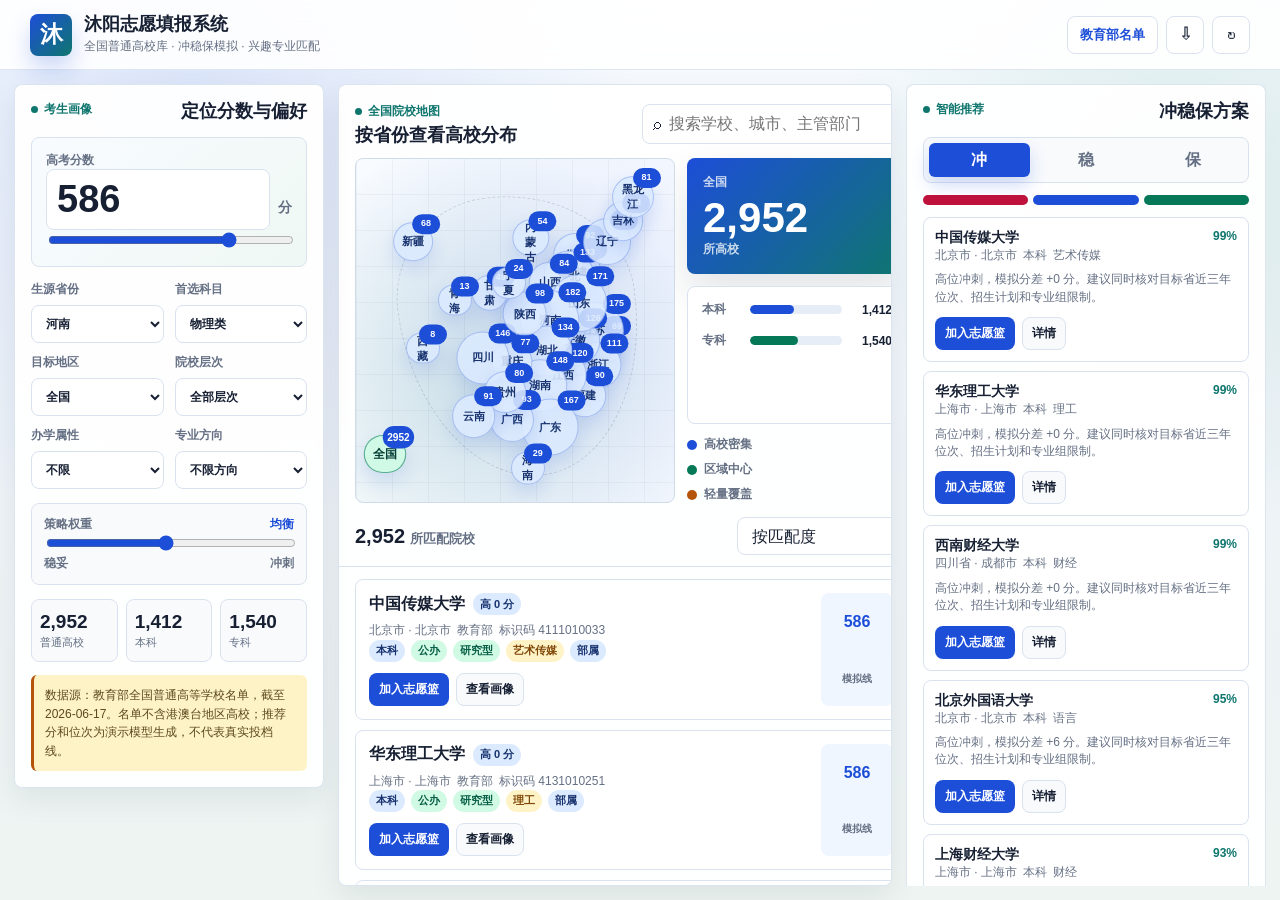
==== index.html @ 43ecd7e6 "Update print statement from 'Hello' to 'Goodbye'" ====
<!doctype html>
<html lang="zh-CN">
<head>
  <meta charset="utf-8">
  <meta name="viewport" content="width=device-width, initial-scale=1">
  <title>沐阳志愿填报系统</title>
  <meta name="description" content="基于教育部全国普通高等学校名单的高考志愿填报模拟系统。">
  <link rel="icon" href="data:image/svg+xml,%3Csvg xmlns='http://www.w3.org/2000/svg' viewBox='0 0 64 64'%3E%3Crect width='64' height='64' rx='12' fill='%231d4ed8'/%3E%3Ctext x='32' y='43' text-anchor='middle' font-size='34' font-family='Arial' font-weight='700' fill='white'%3E沐%3C/text%3E%3C/svg%3E">
  <style>
:root {
  color-scheme: light;
  --bg: #eef3f8;
  --surface: #ffffff;
  --surface-strong: #f8fafc;
  --ink: #172033;
  --muted: #657084;
  --line: #d9e2ef;
  --blue: #1d4ed8;
  --blue-soft: #dbeafe;
  --green: #047857;
  --green-soft: #d1fae5;
  --amber: #b45309;
  --amber-soft: #fef3c7;
  --rose: #be123c;
  --rose-soft: #ffe4e6;
  --teal: #0f766e;
  --shadow: 0 18px 40px rgba(18, 30, 51, 0.12);
}

* {
  box-sizing: border-box;
}

html {
  min-width: 320px;
  background: var(--bg);
}

body {
  margin: 0;
  min-height: 100vh;
  color: var(--ink);
  font-family: Inter, "PingFang SC", "Microsoft YaHei", Arial, sans-serif;
  letter-spacing: 0;
  background:
    radial-gradient(circle at 15% 10%, rgba(29, 78, 216, 0.12), transparent 28rem),
    radial-gradient(circle at 92% 20%, rgba(4, 120, 87, 0.11), transparent 22rem),
    linear-gradient(180deg, #f7fbff 0%, var(--bg) 48%, #edf4f1 100%);
}

button,
input,
select {
  font: inherit;
}

button {
  cursor: pointer;
}

.topbar {
  position: sticky;
  top: 0;
  z-index: 20;
  display: flex;
  align-items: center;
  justify-content: space-between;
  gap: 16px;
  min-height: 70px;
  padding: 12px clamp(16px, 2.4vw, 30px);
  border-bottom: 1px solid rgba(217, 226, 239, 0.86);
  background: rgba(255, 255, 255, 0.9);
  backdrop-filter: blur(14px);
}

.brand {
  display: flex;
  align-items: center;
  gap: 12px;
  min-width: 0;
}

.brand-mark {
  display: grid;
  place-items: center;
  width: 42px;
  height: 42px;
  flex: 0 0 auto;
  border-radius: 8px;
  color: #ffffff;
  font-size: 23px;
  font-weight: 800;
  background: linear-gradient(135deg, var(--blue), var(--teal));
  box-shadow: 0 12px 22px rgba(29, 78, 216, 0.22);
}

.brand h1,
.panel h2 {
  margin: 0;
  font-size: 18px;
  line-height: 1.18;
}

.brand p {
  margin: 3px 0 0;
  color: var(--muted);
  font-size: 12px;
  white-space: nowrap;
  overflow: hidden;
  text-overflow: ellipsis;
}

.topbar-actions {
  display: flex;
  align-items: center;
  gap: 8px;
  flex: 0 0 auto;
  min-width: 0;
}

.source-link,
.text-button {
  border: 1px solid var(--line);
  border-radius: 8px;
  color: var(--blue);
  background: #ffffff;
  text-decoration: none;
  font-size: 13px;
  font-weight: 700;
  padding: 9px 12px;
  white-space: nowrap;
}

.source-link:hover,
.text-button:hover,
.icon-button:hover {
  border-color: rgba(29, 78, 216, 0.42);
  background: #eff6ff;
}

.icon-button {
  display: grid;
  place-items: center;
  width: 38px;
  height: 38px;
  border: 1px solid var(--line);
  border-radius: 8px;
  color: var(--ink);
  background: #ffffff;
  font-size: 18px;
}

.app-layout {
  display: grid;
  grid-template-columns: minmax(260px, 310px) minmax(460px, 1fr) minmax(300px, 360px);
  gap: 14px;
  min-height: calc(100vh - 70px);
  padding: 14px;
}

.panel {
  min-width: 0;
  border: 1px solid rgba(217, 226, 239, 0.92);
  border-radius: 8px;
  background: rgba(255, 255, 255, 0.94);
  box-shadow: 0 12px 30px rgba(18, 30, 51, 0.07);
}

.app-layout > * {
  min-width: 0;
}

.profile-panel,
.side-column {
  align-self: start;
  position: sticky;
  top: 84px;
  max-height: calc(100vh - 98px);
  overflow: auto;
}

.profile-panel,
.recommend-panel,
.riasec-panel,
.basket-panel {
  padding: 16px;
}

.side-column {
  display: flex;
  flex-direction: column;
  gap: 14px;
}

.panel-heading,
.map-toolbar,
.list-head,
.panel-heading.compact {
  display: flex;
  align-items: center;
  justify-content: space-between;
  gap: 12px;
}

.panel-heading h2,
.map-toolbar h2 {
  overflow-wrap: anywhere;
}

.panel-heading {
  align-items: flex-start;
  margin-bottom: 14px;
}

.panel-heading.compact {
  margin-bottom: 12px;
}

.eyebrow {
  display: inline-flex;
  align-items: center;
  gap: 6px;
  margin-bottom: 5px;
  color: var(--teal);
  font-size: 12px;
  font-weight: 800;
}

.eyebrow::before {
  content: "";
  width: 7px;
  height: 7px;
  border-radius: 50%;
  background: currentColor;
}

.score-card {
  padding: 14px;
  border: 1px solid var(--line);
  border-radius: 8px;
  background: linear-gradient(135deg, #f8fbff, #eff8f4);
}

.score-card label,
.field-grid label {
  display: grid;
  gap: 7px;
  color: var(--muted);
  font-size: 12px;
  font-weight: 700;
}

.score-row {
  display: flex;
  align-items: baseline;
  gap: 8px;
}

.score-row input {
  width: 116px;
  border: 0;
  color: var(--ink);
  background: transparent;
  font-size: 38px;
  line-height: 1;
  font-weight: 850;
  outline: none;
}

.score-row span {
  color: var(--muted);
  font-size: 14px;
  font-weight: 700;
}

.range {
  width: 100%;
  accent-color: var(--blue);
}

.field-grid {
  display: grid;
  grid-template-columns: 1fr 1fr;
  gap: 11px;
  margin-top: 14px;
}

select,
input[type="search"],
input[type="number"] {
  width: 100%;
  min-height: 38px;
  border: 1px solid var(--line);
  border-radius: 8px;
  color: var(--ink);
  background: #ffffff;
  padding: 8px 10px;
  outline: none;
}

select:focus,
input:focus {
  border-color: rgba(29, 78, 216, 0.62);
  box-shadow: 0 0 0 3px rgba(29, 78, 216, 0.12);
}

.preference-block {
  margin-top: 14px;
  padding: 12px;
  border: 1px solid var(--line);
  border-radius: 8px;
  background: var(--surface-strong);
}

.preference-head,
.risk-scale {
  display: flex;
  justify-content: space-between;
  gap: 10px;
  color: var(--muted);
  font-size: 12px;
  font-weight: 700;
}

.preference-head output {
  color: var(--blue);
}

.quick-stats {
  display: grid;
  grid-template-columns: repeat(3, minmax(0, 1fr));
  gap: 8px;
  margin-top: 14px;
}

.quick-stats div {
  min-width: 0;
  padding: 11px 8px;
  border-radius: 8px;
  background: #f8fafc;
  border: 1px solid var(--line);
}

.quick-stats strong,
.quick-stats span {
  display: block;
}

.quick-stats strong {
  font-size: 19px;
}

.quick-stats span {
  margin-top: 2px;
  color: var(--muted);
  font-size: 11px;
}

.data-note {
  margin: 13px 0 0;
  padding: 11px;
  border-left: 3px solid var(--amber);
  border-radius: 6px;
  color: #5d4a1e;
  background: var(--amber-soft);
  font-size: 12px;
  line-height: 1.55;
}

.map-panel {
  display: grid;
  grid-template-rows: auto auto auto minmax(260px, 1fr);
  height: calc(100vh - 98px);
  min-height: 620px;
  overflow: hidden;
}

.map-toolbar {
  padding: 16px 16px 12px;
}

.search-box {
  display: flex;
  align-items: center;
  gap: 8px;
  min-width: min(360px, 48%);
  border: 1px solid var(--line);
  border-radius: 8px;
  background: #ffffff;
  padding: 0 10px;
}

.search-box input {
  border: 0;
  border-radius: 0;
  padding-left: 0;
}

.search-box input:focus {
  box-shadow: none;
}

.atlas {
  display: grid;
  grid-template-columns: minmax(320px, 1fr) 220px;
  gap: 12px;
  padding: 0 16px 14px;
}

.atlas-map {
  position: relative;
  height: 345px;
  min-height: 280px;
  overflow: hidden;
  border: 1px solid #cfdbe9;
  border-radius: 8px;
  background:
    linear-gradient(90deg, rgba(23, 32, 51, 0.045) 1px, transparent 1px),
    linear-gradient(0deg, rgba(23, 32, 51, 0.045) 1px, transparent 1px),
    radial-gradient(circle at 64% 52%, rgba(29, 78, 216, 0.13), transparent 16rem),
    radial-gradient(circle at 36% 66%, rgba(4, 120, 87, 0.12), transparent 15rem),
    #f8fbff;
  background-size: 36px 36px, 36px 36px, auto, auto, auto;
}

.atlas-map::before {
  content: "";
  position: absolute;
  inset: 35px 34px 25px 46px;
  border: 1px dashed rgba(23, 32, 51, 0.16);
  border-radius: 42% 58% 48% 52% / 36% 39% 61% 64%;
  transform: rotate(-8deg);
}

.province-node {
  position: absolute;
  display: grid;
  place-items: center;
  min-width: 34px;
  height: 34px;
  padding: 0 7px;
  transform: translate(-50%, -50%);
  border: 1px solid rgba(29, 78, 216, 0.28);
  border-radius: 999px;
  color: #17326f;
  background: rgba(219, 234, 254, 0.88);
  box-shadow: 0 8px 18px rgba(29, 78, 216, 0.14);
  font-size: 11px;
  font-weight: 850;
  transition: transform 160ms ease, border-color 160ms ease, background 160ms ease;
}

.province-node:hover,
.province-node.active {
  z-index: 2;
  transform: translate(-50%, -50%) scale(1.12);
  border-color: rgba(4, 120, 87, 0.58);
  color: #073f37;
  background: rgba(209, 250, 229, 0.96);
}

.province-node::after {
  content: attr(data-count);
  position: absolute;
  top: -9px;
  right: -8px;
  min-width: 20px;
  height: 20px;
  padding: 0 4px;
  display: grid;
  place-items: center;
  border-radius: 999px;
  color: #ffffff;
  background: var(--blue);
  font-size: 9px;
  line-height: 1;
}

.atlas-side {
  display: grid;
  grid-template-rows: auto 1fr auto;
  gap: 12px;
}

.province-summary {
  padding: 16px;
  border-radius: 8px;
  color: #ffffff;
  background: linear-gradient(135deg, #1d4ed8, #0f766e);
  box-shadow: var(--shadow);
}

.province-summary span,
.province-summary small {
  display: block;
  color: rgba(255, 255, 255, 0.78);
  font-size: 12px;
  font-weight: 700;
}

.province-summary strong {
  display: block;
  margin: 6px 0 2px;
  font-size: 42px;
  line-height: 1;
}

.bars {
  display: grid;
  align-content: start;
  gap: 14px;
  padding: 14px;
  border: 1px solid var(--line);
  border-radius: 8px;
  background: #ffffff;
}

.bars div {
  display: grid;
  grid-template-columns: 40px 1fr 42px;
  align-items: center;
  gap: 8px;
  color: var(--muted);
  font-size: 12px;
  font-weight: 800;
}

.bar {
  height: 9px;
  overflow: hidden;
  border-radius: 999px;
  background: #e7edf6;
}

.bar i {
  display: block;
  height: 100%;
  width: 0;
  border-radius: inherit;
  background: var(--green);
}

.bars div:first-child .bar i {
  background: var(--blue);
}

.bars em {
  color: var(--ink);
  font-style: normal;
  text-align: right;
}

.map-legend {
  display: grid;
  gap: 8px;
  color: var(--muted);
  font-size: 12px;
  font-weight: 700;
}

.map-legend span {
  display: flex;
  align-items: center;
  gap: 7px;
}

.dot {
  width: 10px;
  height: 10px;
  border-radius: 50%;
  background: var(--blue);
}

.dot.mid {
  background: var(--green);
}

.dot.low {
  background: var(--amber);
}

.list-head {
  padding: 0 16px 11px;
  border-bottom: 1px solid var(--line);
}

.list-head strong {
  font-size: 20px;
}

.list-head span {
  color: var(--muted);
  font-size: 13px;
  font-weight: 700;
}

.list-head select {
  max-width: 170px;
}

.school-list {
  overflow: auto;
  padding: 12px 16px 16px;
}

.school-card,
.recommend-card,
.basket-item {
  border: 1px solid var(--line);
  border-radius: 8px;
  background: #ffffff;
}

.school-card {
  display: grid;
  grid-template-columns: minmax(0, 1fr) auto;
  gap: 12px;
  padding: 13px;
  margin-bottom: 10px;
}

.school-card:hover,
.recommend-card:hover {
  border-color: rgba(29, 78, 216, 0.36);
  box-shadow: 0 10px 24px rgba(29, 78, 216, 0.08);
}

.school-main {
  min-width: 0;
}

.school-name {
  display: flex;
  flex-wrap: wrap;
  align-items: center;
  gap: 8px;
  margin-bottom: 7px;
}

.school-name button {
  border: 0;
  padding: 0;
  color: var(--ink);
  background: transparent;
  font-size: 16px;
  font-weight: 850;
  text-align: left;
}

.school-meta,
.school-tags,
.recommend-meta {
  display: flex;
  flex-wrap: wrap;
  gap: 6px;
  color: var(--muted);
  font-size: 12px;
  line-height: 1.45;
}

.pill {
  display: inline-flex;
  align-items: center;
  min-height: 22px;
  padding: 2px 7px;
  border-radius: 999px;
  background: #eef2f7;
  color: #344055;
  font-size: 11px;
  font-weight: 800;
}

.pill.blue {
  color: #17326f;
  background: var(--blue-soft);
}

.pill.green {
  color: #065f46;
  background: var(--green-soft);
}

.pill.amber {
  color: #814707;
  background: var(--amber-soft);
}

.pill.rose {
  color: #9f1239;
  background: var(--rose-soft);
}

.score-chip {
  display: grid;
  place-items: center;
  width: 72px;
  min-height: 72px;
  border-radius: 8px;
  color: var(--blue);
  background: #eff6ff;
  font-weight: 850;
}

.score-chip small {
  display: block;
  color: var(--muted);
  font-size: 10px;
}

.card-actions {
  display: flex;
  gap: 7px;
  margin-top: 11px;
}

.mini-button {
  border: 1px solid var(--line);
  border-radius: 8px;
  color: var(--ink);
  background: var(--surface-strong);
  padding: 7px 9px;
  font-size: 12px;
  font-weight: 800;
}

.mini-button.primary {
  border-color: rgba(29, 78, 216, 0.18);
  color: #ffffff;
  background: var(--blue);
}

.segment {
  display: grid;
  grid-template-columns: repeat(3, 1fr);
  gap: 6px;
  padding: 5px;
  border: 1px solid var(--line);
  border-radius: 8px;
  background: #f8fafc;
}

.segment button {
  min-height: 34px;
  border: 0;
  border-radius: 6px;
  color: var(--muted);
  background: transparent;
  font-weight: 850;
}

.segment button.active {
  color: #ffffff;
  background: var(--blue);
  box-shadow: 0 8px 18px rgba(29, 78, 216, 0.2);
}

.strategy-meter {
  display: grid;
  grid-template-columns: 1fr 1fr 1fr;
  gap: 5px;
  height: 10px;
  margin: 12px 0;
}

.strategy-meter span {
  border-radius: 999px;
  background: #e7edf6;
}

#rushMeter.active,
#rushMeter.filled {
  background: var(--rose);
}

#steadyMeter.active,
#steadyMeter.filled {
  background: var(--blue);
}

#safeMeter.active,
#safeMeter.filled {
  background: var(--green);
}

.recommend-list {
  display: grid;
  gap: 9px;
}

.recommend-card {
  padding: 11px;
}

.recommend-top {
  display: flex;
  justify-content: space-between;
  gap: 10px;
}

.recommend-top strong {
  font-size: 14px;
}

.fit-score {
  flex: 0 0 auto;
  color: var(--teal);
  font-size: 12px;
  font-weight: 850;
}

.recommend-card p {
  margin: 7px 0 0;
  color: var(--muted);
  font-size: 12px;
  line-height: 1.45;
}

.riasec-grid {
  display: grid;
  gap: 10px;
}

.riasec-item {
  display: grid;
  gap: 5px;
  padding: 10px;
  border: 1px solid var(--line);
  border-radius: 8px;
  background: var(--surface-strong);
}

.riasec-item label {
  display: flex;
  justify-content: space-between;
  gap: 10px;
  color: var(--ink);
  font-size: 12px;
  font-weight: 850;
}

.riasec-item small {
  color: var(--muted);
  font-weight: 700;
}

.riasec-result {
  margin-top: 12px;
  padding: 12px;
  border-radius: 8px;
  color: #123c35;
  background: var(--green-soft);
  font-size: 12px;
  line-height: 1.55;
}

.riasec-result strong {
  display: block;
  margin-bottom: 5px;
  color: #064e3b;
  font-size: 14px;
}

.basket-list {
  display: grid;
  gap: 8px;
}

.basket-empty {
  display: grid;
  place-items: center;
  min-height: 94px;
  border: 1px dashed #cbd5e1;
  border-radius: 8px;
  color: var(--muted);
  background: var(--surface-strong);
  font-size: 13px;
  text-align: center;
}

.basket-item {
  display: grid;
  grid-template-columns: minmax(0, 1fr) auto;
  gap: 8px;
  padding: 10px;
}

.basket-item strong {
  display: block;
  overflow: hidden;
  text-overflow: ellipsis;
  white-space: nowrap;
  font-size: 13px;
}

.basket-item span {
  color: var(--muted);
  font-size: 12px;
}

.basket-item button {
  width: 30px;
  height: 30px;
  border: 1px solid var(--line);
  border-radius: 8px;
  color: var(--rose);
  background: #ffffff;
}

.school-dialog {
  width: min(620px, calc(100vw - 28px));
  border: 0;
  border-radius: 8px;
  padding: 0;
  color: var(--ink);
  background: #ffffff;
  box-shadow: var(--shadow);
}

.school-dialog::backdrop {
  background: rgba(15, 23, 42, 0.42);
}

.dialog-close {
  position: absolute;
  top: 10px;
  right: 10px;
  z-index: 2;
  width: 34px;
  height: 34px;
  border: 1px solid var(--line);
  border-radius: 8px;
  background: #ffffff;
  font-size: 22px;
}

.dialog-content {
  padding: 20px;
}

.dialog-content h3 {
  margin: 0 36px 8px 0;
  font-size: 22px;
}

.dialog-stats {
  display: grid;
  grid-template-columns: repeat(3, 1fr);
  gap: 10px;
  margin: 16px 0;
}

.dialog-stats div {
  padding: 12px;
  border-radius: 8px;
  background: var(--surface-strong);
  border: 1px solid var(--line);
}

.dialog-stats span {
  display: block;
  color: var(--muted);
  font-size: 12px;
}

.dialog-stats strong {
  display: block;
  margin-top: 4px;
  font-size: 18px;
}

.advice-list {
  display: grid;
  gap: 8px;
  margin: 0;
  padding: 0;
  list-style: none;
}

.advice-list li {
  padding: 10px;
  border-radius: 8px;
  background: #f8fafc;
  color: var(--muted);
  font-size: 13px;
  line-height: 1.55;
}

.toast {
  position: fixed;
  left: 50%;
  bottom: 24px;
  z-index: 50;
  transform: translateX(-50%);
  border-radius: 8px;
  color: #ffffff;
  background: rgba(15, 23, 42, 0.92);
  padding: 10px 14px;
  font-size: 13px;
  font-weight: 800;
  box-shadow: var(--shadow);
}

@media (max-width: 1180px) {
  .app-layout {
    grid-template-columns: 280px minmax(420px, 1fr);
  }

  .side-column {
    grid-column: 1 / -1;
    position: static;
    display: grid;
    grid-template-columns: repeat(3, 1fr);
    max-height: none;
    overflow: visible;
  }
}

@media (max-width: 900px) {
  .topbar {
    align-items: flex-start;
  }

  .brand p {
    white-space: normal;
  }

  .app-layout {
    grid-template-columns: 1fr;
  }

  .profile-panel {
    position: static;
    max-height: none;
  }

  .map-panel {
    height: auto;
    min-height: auto;
  }

  .atlas,
  .side-column {
    grid-template-columns: 1fr;
  }

  .atlas-map {
    height: 320px;
  }

  .search-box {
    min-width: 0;
    width: 100%;
  }

  .map-toolbar {
    align-items: stretch;
    flex-direction: column;
  }
}

@media (max-width: 640px) {
  .topbar {
    position: static;
    flex-direction: column;
  }

  .topbar-actions,
  .brand {
    width: 100%;
  }

  .topbar-actions {
    justify-content: space-between;
    flex-wrap: wrap;
  }

  .panel-heading {
    flex-wrap: wrap;
  }

  .app-layout {
    padding: 10px;
  }

  .field-grid,
  .quick-stats,
  .dialog-stats {
    grid-template-columns: 1fr;
  }

  .school-card {
    grid-template-columns: 1fr;
  }

  .score-chip {
    width: 100%;
    min-height: 52px;
    grid-auto-flow: column;
    justify-content: center;
    gap: 8px;
  }

  .atlas {
    padding-left: 12px;
    padding-right: 12px;
  }

  .atlas-map {
    height: 280px;
  }

  .province-node {
    min-width: 28px;
    height: 28px;
    padding: 0 5px;
    font-size: 10px;
  }
}

  </style>
  <script>
window.GAOKAO_DATA_COMPRESSED="H4sIANvYP2oC/7S9WZMdR3Ym+FfG+FytCt899DZ/YOZpnmRtbdVSjaQZqdhWKi1tsjYDSCaABJHYiJVIAgQJgOCCxJIAkQsS+WMmI+69T/UXJvwcvx6LLzeu36i2Nkq6iDyfL2f348f/85N//v2ffvfJX//nJ//y6b/+8W9//3/87p9//8lff1Lfvj//7M3i8+fV1vPqwUl9f29x7uvFz/dmL7arF8/qbx9X13eqnduf/Mb+2f/1x39q/uof/vSn//HXv/3tv//7v//VP3/6+7/6+0//7a/+9g+//X/+53//b//xH3////72X4TiDP7Lf0sLKgv52z/h/yT6vxHOSaH4X/3Dn/75nxqyv/uX//P/biiaf/4vhfwvRDW//Y9//e//9I//8g+//7v//U/df9LNP/3p0z/9rhkBLQX9zSf/+oe/+/0f//6Pv/u7f/3dn5rJEE6aH//t07/93Z/+8dM/mM+I4MVvPvnDp+ZfP8GZnB3sVNd/rg9e1h/3q2uvqt1X1ZWjZsLNVP/84UF99fl853p16UJ188rZyU79y+Ozg6P6w63Zk6P6+ePq4ZezW4/qS9f//OFKQ+fs+Pv54+ez3UfV3sP68u368fezo9P/79xnn/yvZgp//PTf/vEPf/v7f/nkr//mPz/5Ay52deXu2dEv1cFnZjn/4dM//sn91vzwH5/8tSx/88n/bCan3TxLf5bmo+4cKftfv2kRnvxYv306QIDfEEERQGDEIQjpIbDBKlLeQajf7DdDnu2e7yDgb3YOChG4QyCM+ZMYQCjSncTr1/Onp30I/M1C2ElIB6G5PwnZR+C6i3Bha37zfnXtyfziT/Wb44YDulDLf0Q0IXBTWLtkPholfTTW3ZT5x5Nq73x/Pvib3RS77Z0lI8JfMt6HEL0lu75dPxzsCv6GEGaBGgjScpbUHoKRld6+d5dscXxj8fF+/fpRH8T9bHFw90nLX5r4OIPNZ2UH5+zgcv3ufZ+D8Te7WBoQRLtYRiBWzaSL0Ax2/uW1AQfDbxYBN1wU7XYofzv0YDvK7nbU7/yVwt8shAQI2YEg/jrJIQuL7o7vbVcfTwY7Dr/1dIlo2ZZQX9TFgG9VF2L27Fp1fNSHwN/sLCjOomzVVbFys3tyaJZ9KOn4m50EboXsTqJYOQlZ9pXJ2cGup0ya3+wkCoAww3S77W+FUoPdHqrEnYBK3Lnb01dctRA6oNf1wHaRHsbhHV/twm8WA6chZEft+mpKDZhWFgOInQDEchoCJU92ILivRIRKyEV1eOpvBvzWWynVqili7MmqzSj6EA37VN/v1XevBbU7/DvCcZQR1c6oZCsZWPQF/b2/ZvCbXTPUu2XR8Vx8v2Xotaiu3r24Ux1d6OtD/K03B9EKofJXjA0khMvuij14UL3/ZrAp8JtFsKzV2RTuaxI5ULm6CzF/+656/3BgAeE3C4FmQ7YQ2hdzxhOTODu64W0E/oYIDBGMIl9utS/lbCCComfFn57OwyyF/4I4FDlYtDgBERmYv+5u37/tKUT8zfITQ1XSmYZPXw6dkS4/zW7dm3/2+UCpw292K1Cps5afuM+xdLBQtCsTi29uNiIwmAP8ZrfCqkPSUVX+HAZ2qWf5zldPrlUPHsYkHP7dzkYPXUXqa0UyWC/S3ZH6zqvZnQuz47fV9Y/Vq1shQPwEAYke+nIBR4v5G/RfG3J/+w+ffvpPJmD4m+bfbazw5IcmDGtI88ZBKEhRFKT5P1zQ9slvejFFvfvL7Icbzf/S/12W4r/+5m+afT07eNHEeGdHR/WrGz5lmkFZ8YZys3v1wVa1c9WnydanqYqiocmXv50dPWkiUp8yX5+yEGYdhPvt/dOzgwBlMaA2hjKTDWW5/G1+6afZj0fNf5vQy6cvzd8idhNknj6uz7+srtwZv+bSYKnlb7PrFxpiPoraEEWwBkU7lB9u1JfP+Sg6ZxfM/pbwW33nMLYLZcYuULO/pHA/XrkTWhpSZAxamUET0uGd6vYFnzTJ4R1qSNPlj/Xuzvz7rYbu4v53XdJ0fdK8JIY0W/64+GxvduudP+oMKRVSG9JOTKudV9Wl9/6oRc6oDYOTVk6bGOSFr6+IzFlrZUg7QZ092q/fHFo+8cauMgAIbGYrnc1yv7hupccDMNJjdPKTveryw2rrl+rq1kiYwuhdY2tQpVcXdkNCRMqcjYUlKt2PF3a9gdMiZ1eNQqFOOOuHd0NDphlWSHAzZNoK5861RudVV479gRtON+u192u18/Ps1qPq/NPq6H31w63qxr2zD1+P3WQjVrSR2MWzRqOeNEjNZ/5UsgwJmGonsWZ7rxzPd1761GXO3gL1VmgPLs2vfO6TVhmeADcKkgq3JhHSOletm+QFkj47+aoZmb+3GRaDa+Ac1bpbdxrumL984Q2c5RgNDSzfGtFfGm/mSosxnAHLsR4FLI4T14bu/LlvqFmOWClDmhXOb/zwbfXTTZ90jvXQpSFNlupv/va72fE1n3SOkwfWw6Swq5eHzVo3dOt3V+dvD+p7X/kAOUKkjPQzJ6Kz7R/n777wNzPHehTGqJo4Fzk9PfYcUWIwdrHc0vrXS4t7b+rbN+prb/0ZlE5Z9r57fW6smoSdMMb2yZ3GjfcAOJgR+Lfxq18YiTXRfC+YaWzn3ra3RBwECv5tDR0JIY2GqS/ub1Vb+7N935LwHIEC5c6crFpF5o26NVL4RX3ueI1FNzvMi6VkLR7tnx1e94cvchx3szKcLJc+RjrHLyNGH3C6HPXs49V696VPWuU4B4YLOVuSri9dq7Z/8EnnRDISIlXupOnStfqBb5h4VigDay26fuTJa4+0KHKDAt4JVh/ODy/5pLOMkRFOrtxav7pR3/XVuqCtYmlk94dbY/nP+NbcOb31rdN6/7ZPPcMeyQJIG8ncuWry7M1yX37gk86xR9Ist7AC2VB/ut9EBIPlJgSYxH7x7GLz0fz8rer6pfE+aQEwzgfGiD8YthPKaI6IGtskXBZp9ujU+e9//nAJv/zzh+0WhmfFlQJgWAsDEVoShueGr8KJbrX7av72eRpG5Cof4cQYN3W4Hzwr0oRQVjgxrh5dbX4f8hUnPS+hGX5C3IwwXn440BYCYJy9XXxzszp8a0TvzdAoEokRz9Zr89GD71AHjOUuo+/MEYPxfG5+58fjROe7x+ZwxO7z5f3q8vOgTaccNIeVQayGaQzv+6fjZZAae2AOQvwYyASIH4f5ESb7QUvO9hg+lk7sFxdvzB/uBPMNTLJiQzBl4hlJQ+mks4M7s6OfhpBlQTaEBO0pWShnOz/XaKBDH5JvOkvYRRckz188q14+GsBwzK2sbdVhNiIZEDYMOLvxcLF1szq6O9t7bPK7A2y68apCYGoOcq2SbZgTMAaaiXNgmcFHYxW5cemkUxyzJx8bQYoiNWHbJ5FPx+pDmJOGGTf6aX7+ip9fakxS+cnyi/FaHHxqWfaT4UGAQousDIdxP1TR53IEaJACrrAGXRWDOTv4KgTDiFkiNfAR0jAqAwbyNYq2Jzi/NP9LAoYUZZEBw4ycKtY/KErD0JzZGD5WTh2kDaDMAYBdEZ2Eq9t8z0RxnQMAB0bOU0C/OQKQdPvTG+6yaPO3383fHoQBGnc4G0C3Bzt3G7mr7xzWL76fn7w8O/41se0N5GqL4IBD6pKWxgdSrfwfX0vMT2wIBqkxXXTA6ndXcWYxSLkZJHKgdnoB49j59lECUuUyum4Pul5fPDvZjwHoDedUABjr62yzc9efBq0qVYxtCmkUkuZBMzHwUlTBNuVJ4/jpVms8OlwcX42AUT2FAGjZ50lcxiAkL1SOfeLGDOo2Gw/O+tnpN4uvd2MwIocPYZ+cNkFGx+x2GIbwYlPWMCpYDzJ/YTBKcuZE4FC9GBjD0+vzj19FYFSZs3QmTCs7J23mEC0MwEqRa21LpyNmJzdmx5HNF1pPIbCm5K/auVt96OVJKOR7vJC/U17f8+Xa3yU3glly96NHVOYQhZGK5Y9+XgdJqwG5EaQFco50P3r1GEhaZ5CG4Lt0IUCzB1ATMyQNqa8OwzbL8ucPl9zfzG49x4Ka6vU5TMmMmpaROFMcZ1fMK5MBbFlkTAvsWFm6H/sn5EiXrE8Xw+vmj92v3rky0qYZY8Yik4Isfw0eLCN5lkMeh07bX4fHv0hb5Cw3Dp0tf+35ehEcmbH8ZQk4HckNHAYj+RxhANVJCifD1e0LIUGTZc7yQ51P4YTYP08F2iqH2wmOWznO8Y7fkXYOx2uk7aTUP1JC2jR/[base64]/Wb06GmLqUG2JKrPUsQ76Dyc5efWnraT1ktSEyA1lpi+S6fp79zsPcVESwJJK2nsHx+dml1wMcbstNNt5JSkM2anbt2/r1Iw9Tq0l4lbaug5fLN3pN0RwboKFKlfK+WzLQmQQrr9Z2nEFtUadOULr8MMiMvjGiCYRenNX+ziiuTNftnz3/MpZGQxyVgwOKkTrvoT544mYSxlGkzMBhiNP6+1B4m85w494XOWjIy05D1LtHDWAah2TgoO/FnJ8xu/rKXDpP4tAcHKwTdzpgfmIOPpM4LAcHwwRGO2ayuvw4zNdK6/yZtN6GOdt/NH/3RX10vbp5pb50Wr3+MgyoC5YzJTAWjHessCEMHRTwb7CPQgdH57AcB9PAWg+jsbzXblRXjlK7pHUW10FpP2ujiUgmGBE24IM2puic3fgIOdtCcFt0P60RRGCqyNkQCnaTtV4CVKokdqPBIdkz4b1Y4+Cz2ExoPoKT/sVX5xfnv0rNREuWvWKcdvakYS2My8LzKUm+1uSsv2JNgDbf+9hNWgfnxossi4ABAOet/Xk02/5xpVVt0Ei2teOtf9CY1NPrwTXkRZZFwKQLb/2Dw9P65ovq5PX8hwthHLIJ7w2yC2EEUeZ4BnD6CTfVu75U/fpkfvKsuz9DNFmsDtAC6eX2XynceCGmqhAbpHR9Qwa5B8gvdxqqnJ1+U+197fuGnW+wRpyYgkJLFebg05YD2ovPXi4+P0jSXt68Io52pyyuS1sNaDe6z1ypOfpiBXlYEFND6IY+cJmBPNjHLvmYy9yjjcvCXAmnl/BF2mRI+9b16vXrFUsO4maqBe2vXvodadO8ZdE4dOGWBS+84b52uBJB+HACH741INe+T4PgtS5TL4i/1q/eVpd+tIWuHsiQMes3P1TvH65AAA/FlAraaXiX0pC2XJ/puUba2tH2UuNIu8zaATwDIaKVVLyaOlyWkuatvQan1BQG1tunJhfUz8sgbTZccvw0TRgESrby6qXDkTbPWxY4HyOm4M/ukTfonL3Em6Ompm/JiVAljkP3EHTOsuC4eSvdYdrl+rqAw413AjV8x5erby6HaZPC02H26xF80sjo/PFjI6Ae1aH2st8lqWKi11TitdvuEc5UXXAXnZiqO2tePMIswwxJXIfSfP2dadLmUeUeVfguTRW0uCpabRbeuSzdBxxnSuvcwqEXPZRFUqhMWQRRN1V1s4u3DZcOCFMylMXZD89mX1+s3jwYo1oVGxi34OIoTxxHgigEaSWyT5jYW4RryiIeH0Hp3NGt+tyysKe/MgS5pfuFPXdfLZFY0U2U7F83s2lED0cMr5uNQBCI4Kymf7zG4MqGzBRQvI/uDCcWiA/Jc1pkKHI8gLB1cY3XZRteoFM3QMBK93UVItxAJdr5ulh5N1x4zXIdL9Be2l1Dra4dmMpIc2RzbziBErND8AXu7ihnHbwu7Txe//yJQaqrp8+wOASbAcRm4gKO7nygMIFo1g8N/MATMPu2Ox8T17D1jb1j1gaNDUKdbDQ86NZioKwGaKwkMbTgpoUnhlsn2+gtcG/boPG+8cyeG55VatUPF22nEQ+Tbz5DPPmBQjgvZMIMsA+rY7BBfR2GBY2ny34U2EuS9AVc0oJnCjgIRFmE/OP69UUz7eEMCZlQFEsS0lzd8kkffxpVAPeCSElDAZM9HPaQJxJRYONy6E/4mTBvk1mGUwetrUjJQ9mQ5g/OTh8P5ylUlIeDvml4e8H0la0e8pO/3vTo+pGM9fpMdV7X61tcvHJ2fN6bWBnXQxEvLaHRSxXxZasHD/zYuAFn03APLqwOZaAacQ3tZzmNxDCcdhlKX+C5W9jYiFJMpIoplP55qri6cM4oVw9WTqCKoZGNqQrEoVrYAZSewpxybP+D8Uvbt8yDii5m0F8MM3AJULEmOmcHuwEG1v1sQB6ywPXky6DRNq/[base64]/mAURBJopdKNTWTge87UMTRaWDbOecxzD8/qY+up3F0QuijHAA4piqw65DN379MQlGet25wFkKp8wlSIIKzHI4GTWAqAR2/pECUYplsBn6Aqf5rpx458EWNPDaO9499u9ODaxzUFAa2fwYVCLadVwScTQFueRIqB4GzkgvrHfON4kYQXuoOKdIIMnFgkVYP1KmHWP0RWjuRyebIhM4tqO9u1QcHMRCViN1WLFTZNXhQ8xoEYXg7YwIOAFjmch7pe/[base64]/wVEQlUWbYHturiV0epqEd8n3wsaKFmgu6TIfY9eQyyLDFS9wet1i6MRtCMDx4rRRLj/oJii3RFc87gs1CKNOJlbkP0D7dqovRy6j0Dnes90045E8OKyefT67lcpdN1tFxhybjcnwmDpNK52dS/PhhZWM5sg1KF1TuWl9s5ErKbXM8O0wuG5rOVNKV3oR1QgEm8qW7pQkdm0FEeTmG4XHMqo9Llm5UYrTeHVAIO4N8wfoY+X8D7x+iAdPYeaE46fCdqfM8D9Al5jiUJtfg2dNUhvo5/5GZOasb4e1opBTx4euIghyc12Ch3embtTy1+oN1GpMeceKDcT1FN38TbInJyLrvOQPJhpMkSmyWH3nVfcoYYijxQQsaiWjV+QBpaFhzLKYyDPHhe15Khd264d3Y7DTpATsbMuub7iSk0pB8k4GMUjW3QjIPDK0dRzDoRPmAEw16/zjg8WDC2NmOE1wAGW6FDo7wjPd3bNuDkXvcJW786x39eSn6uqjQBOE9huBkQ60cISv/VtXSLtcn3YjQ0Db9n/vX80DqvBI3LpU8aAOmjLiiL07aEib5qwG7q50a+zdrkLabEC7vv+lmWKaNr5TpBxt73YV0ub5a2K8itvQM7dfsYCE1YCw/TRJGI0s9FTEQXt3n5C2zmEPGDS0U7RfD29DIO0c1oMLRBR6KDphuX7FGzf1GRC+G7HYUPWJ2z4cMd42Xo898OIMNRWddl88qjRn/[base64]/1FdIWsbUKapjgWnFcK+F+jTyeiYBDm3F28LZ+/XHF9sOLZIWTYBybX4qKCHrzKVGckhPryGRK5avllaoODCCDwkYcD75l6dGeYBpwZYMVZUjzmYLl/gUVAysLvbnwcHwlsOgydQCqJJtDwdPQDLsuwt94t9g4nIjkyCbkzpmpfEQLFisL5VCwK2OTCZq/8GQQ0CkD/9YZh2rdHH8OH4WEjoodheZHxAZBUM+xu7df72+vQABmI04NYCzczZXwQjR+XZnjyoACILLj6RobOxi3LnWGNSxx1Z2s13cuVlfu9OqK+pvNMMe1tqoHnQItEZe/NvJY3zqdPb9aXX7spwSNKbaP/0Sger1T2m/wbJSZCkf06GLpDw7VoDrhBcYQ8MVLU9uIKi+FoBRPqMnoHGC5qDP5zX433/[base64]/9+etXGicpiSPpmOglLTAY9Zk6RPybFGCZTKCmNQ5vo/ydq/XHfVPpGKoURhy++cQgi8240wTWSHUeEItM0vP8x5g3+zh5m7AbcRptvOmiZDlowI28jQLOnU80O8XgTIyJA9NLCqVjjDtfIVbtDYBK5ShX5Ea1TL8kp6RlImWzAsEpjHQ/T4g6ucpRrsgQZcuyq1iBqiJDutAfNRWFSx9pNQ5Z37uy9tyUDSKDxgq1OBQZqRwPEZha0PbrVTPhkuQIDyROTJHgkl9W49D1Oc0qdFMViAFyisdEUSSC6igCJAOgEtBGSKtmIqnKiK3sTKTj/JHKTWb5wKhKheonUcKcJnVWzIPzaY/dxs5Hq5yIEeyfcFHD4tzX7tWmFE/IMmuvYPWgMBB4dHH/19lX79M4OoO7Ub/J9rAAShwxzTrcK0hKFUTm5A+g4QaDd5WtRKzaJeVbnhGyhF4KPKYMq1zfflXv7MWqhDjUXyRSq4GNCptUhOVuMSKVogAoeLbnKt2hH7briNVcII7I8V9xJkZJXNia37xfXXvSTekJOP0DDlj+8/ziT3DmfWR+vPHBdKB/9+Ns+zCQ4Qv8Cb6dw0wBoPtnvwoCYVUU9spW9eTtWECcoe7O0GvSi4B6wnlqlLSyC+vVNyBsOeXygpKEd5cdrFf6ALCYH5gGVqCfAe8wO1iveAFhxYSw6EbBu8zLf7atVz3YKA+bm6QfT8buKnCvqRacv3tS7b/ycaI8ZP9gHSmB5pLun72jeQSclHtA60D3yRsfzj48m7/9pnp1q6tpBJyspzDbPxuHibkfKBV8cKHaO++XNwjoaRHVBmeHV6qtV+Y8/eDzsduIUmKvYz+9O0STjERn+P5tdfKsfn9n/Azx9B/eeu5siWXUAbIqptxPgWxUetq9uvRgYEKEic3KMHjPSMZH0ZrK0Fg4rLnuaqbFAVweuXNx0DVOwG0i8ZcbCx7+6q66whv5w1GIBCOsvx3I6qaocPHFZ4Z/nnxd33nZe5/Ow49q6R6JddgByg/dP3uVKAI6aaoptQo4g7qrzLAffOzUGJSMmnLlUeChjHHr7TBp2kemHDqAhJHhj2cPHo0yTpBGhfLGzoBTyBJzCVMtO+J3Pa2zg1cuPeNr2BzhD/jJgbFQjQKnl75bLLIxq2Df/F3l+PU82sDH9uwKX6gGzOQLULj+ZBpkyLiVXVU35vEuHAIbzwIrB1LgQLp6Ln3CikPg0w0BL8iwkvYc0jvB61oILqYEB9+/7Cq8WAYbweWUiw88b6pBF7ce1w/vLj5/UX15M4Yc5fnuH6PmGcn5UDHqJD9yoibg4HbCDbchuSkp7TpmQeQmPCrHe3WrkXHB1dKnD2MqXowJBcbylrn30URXr27Vb87HuvogLJkC1gbsZdelS7fDEXC2xceEJeMYi0MdK+jDxc3vTNuuFLLkU6hUVCMc2noeXkk8twg3zohIcJV503UkJgVM6qUqgjvMC67/cgZU4cr3NBm86JJYiGZEf0mTzmBEfMlCyYGIYuVAgoy4YlEUDKGr55ZNqe/MX76IbJMgf7lFgbM2DtW4KCDJcyqIufQ03k6BAqIGmjPZoALiLDKpCsZR6H54Et4IyvX42Gb1/DUgl16aLwKu6V9QNEycxaHIt5MPSXEB1Wx8SmXkWpjK3/r4cf32jWmuffpFVCKoFtOBo13kpKs1Y1c/BTRSUH9pHUXadF3yxisOR09iKVEcTU3x4t5p/eV2deeLNGxUCt3fj3T+4OSAk55SjHRgAGQ9Yv29nNdYdVjAWKSfnx1xdifgDJdNpyOw1pCbcubuH89uParPne9eZfeyMAWZchTIlOaSw/ZVo2BfR7ZGsHJKuQRvxhQ+W0ZO3qUVcMRYTiMLoA5NQbRxc/fOd9IeFF4AA48c/23ZUOfS4t6+n+fofMORt/CR9x/mpw+9m6mWNtx4Bma2LxjB10naAu64cErdSIYHRpY2zRg3pKI4Zcuv7ZEyPjTkIbAcBFxvvvw6tjJ8fdqY1OKmwPnsYLd/y9hSFYP1HkOV44il+3V4Imhpy8GIFw93gv3Fe3wigbZy3Ne93eEhqCHCvd36zqsVawK63pQw21+hM6TtHOoh6OGqX/568fhoxY6CQaelW80I7TJnR2Ht8UF2Ixm2wf+QthjK6Bg5wpVhTkab2Ovs6EuftpFRG8VCL6TxkooRKT6/Dl+HJVXQ9UePD7Fw5iTVPmLq0c6SUaTNO1wZHPdQRhe3ngXvN/[base64]/GDYeuMhQsPkXJuV46E16Jg6XNMmgTZJLSKZNLNxrT4x13WoThM5djthNeBeP4arn52nvm0tLOYJUm7AHaTi4Xj/bPDq/7tHNUODQM4KZid/Hm/Px0y3ve0NLWGbThhJmLVjQ7/cWHCJr3FOKgEs/fYBdqdgGhGQEXrbz2mYcUTGRbOVuiC3zfp0o3sG9i6OX2l6Vx+b1oaPeX+uinFZuKtJ2XG2R0gq8ZrTtuuGzC8aVyGw31n3EH2pLlREOY1zZlts2vRgsMqGLHii7Vs4ND813au4LVkM6n9YrCKLSjwcLGRjfs/WqY64dbYzcSFkQS92u3/[base64]//uduz4s21w5ID8pEnKHjZfZexHWwooJdhV8Q2jQ2VGCPpTafIYUodhyeNZP9KAmUH/wpiNXfMCrQyg6hb7BfXNOhleBCFAirl3X2CsQCCUjUWT9zbX6ocecsig3n6RlTueXnJ3crl9d80NBJskESwo1plw5TRNWapKSCXQMCrvTMY1PYp7LG7aSQkA2hacLnKldJgBbWAyhyrglnN/4eX75WeLFXN8N0E6peP12EE2oCeQApNtUxc6vP62ufR9UJI1gDh15/HpFHAWmB56P3/2mDee9WId4Lvc3q1N4uES8tf2J0yyLUyaSv91zlM43eGeLm9rVpcZciaNTaawoDngEpl4VVzZyXmkRSGI3Igh4i5ebitTFV+erNy/GzGQYVCz/[base64]/nL2/EAMsJAGG7SJtdCN+fQECZYyDgCF8Ql9ysH/5cXfs1wRANDplgYiBXpFUY329VTy5Wl35dnPs2Ac4LlaU2EA3VRv1mP/nkucVR61t1vB4giNMW1e6r+dvnCRvFSSHX1xZLHKctkoXOiKN1jhQXgNNW73QuDvoIGe4pVmoK0gYLl35yL/iEZ0KLKeQKYVvNMZL9KFUTgMOq0vZ85PXJ/ORZGnYK5QW2k7bnJtDUot7dcc5HBJxnu+qC0jZG+9W4HSkcLRNHb2nDSVm/wCzMolSrHMcT1631OToJ9PR8dM66gWjTVoV0Hr/2EXJcAMj4CFPuZ2cfbp+CCF7QMWbFLIJqa0/uuuxcasWYFhN4bMgQLgapb52al2uD02Nlzhahb0NdJGLPN1elUziXPMd2gYFmbeaxc5HWS9MlizWSMaJgrWLYPqz3LtvVXzkrQWX+rGj/2CSFI5MlVmn7YqoIseImxX7K93Q7VTrJBKEwtYSYtoy8x9YgCBKoKO6kOtP8Br1Nr2+bo4LOITeFNB0bVP2aFlv3ngZuqsPf26pfUGtQS9j4zB8Pfaq8/xf2OzPiN7sNw9si8/[base64]/dPXFNNf9xDpbX8Orn2oFiEE1C/6BJpq4xxQ+MLIZyA+iWRSFvnKC2kzdy4veNypJ0hnVi2KLDpJ9q3QJ2rIV/KHqv0yhlCOO31uC7ngLwK0eHQ/hswBopQSbK50tQYOrMxqCCiUAeocmjjKqm++vXP2BGhzNE5uMdOdv0qRqDNc1ZG46q38trfWqJolgsAJslUGtqvt7YHBTcUSimKzdkGihuEqTr0PYKzo6P6zkW/+gDByebgUMMlTAWidaPCD1lZQLo5IEVAZ4/9mh+EYhPMDThD8r47FJvbBAoAKn+EqTS0f4P+lwclJlhG0AfS6YPYrOQEswLPT7bq4fLz2a1jH0pNMCtcQB3yH6qdr+cfP3qwNMqTQaciDAvqSQ5UCD6H5ANOwJlQhSOU0y4o5h6UnELeQLuojt8+eEYKoJTncoxR6/AuplBOeQTSjQNlzFmGMsYCe6FanRFHYCTLvKJzqZyqCKS9+zi8EBmRjo1aleg7l8HkhGHtoigYSzmavTva7Tf41IewhYGuR4OfnKBQKTN0GvBvkgg2O2oKAFHO/Cp5s98F5wlXPzZ6qMETSi/[base64]/zsbr6KLFFDeBQy+HfrNgiXMByuQwJBE680HrM0iFCia6A+YN4JhlAvMQg/s0KPgDFUDonoNvuLIxDSzLB/oDdhh6RkOBNATJPgyeSwlHJBYYonZ5IPqcGsJxOoQZxeZ3CSAEKGfWTx0w4iG+31ykSfDWw+/jWcBTST++tVsP2aKVskxDB9yWWCGyyhXV6pb77Y737CGmFYVUxBd+C/2GKDevvtkwn8WvmhYbZx6T4q0R03EmdrpgwJAihCyT6oatfJ0FwnmWAjO6RpiDRjhBjg8SuKs+fC85tKJYl4Di/pL79qnpxN9JzEXBs69IJzIOEPo9gK7EsIQxYkiLDUYXKUWmKExfHNxYf79evH3U9YGYSl3ADzf2zpf3VJdNZ9Pi5Hy30v8S+PNKUJbZ/450YIQ5wAP7bzSs2ZXTljm25MhZQSpyS6PyNf7SGgHyDieEr8BI6KnYmZnKaHo6aYmKCIqDq/oPXjggBy412DBewPTzErkFDELhpNgRpPjq6sHomiGBaIJzs17vPTYsyj3yA69qvV26OMdzSVCO2fL3189nBuerCbvXwmY/GcieDZ5bS1CHaAzTv7A8RNmE2PHSVphQRQfD5Xh9k2ONqPAKXgMC6f+O1i0EQuRF3gU6D/oPLfwieaCKU3khCEcpcVdh+fHZwaJggMqWAwLR/M04TkJ4m8M7cAAeqefPng0xtFMDJ9eb/41/6IAHJ6f3ByHXTvTUYnvMhFNtk3VBTQ6WhWwMPYSMdDc/bS1tOCMIcnobIln441pKmcnB2/NT4ER7tgLTYT1dqFhw97c749oWQ3PNicxNNu6Lvn48iziauAB5mStp1BTAx5uOIjeQEVJmpE+yxff9qLzMnmazYUFTA0ZZQMOjsDBr6ARQPTWlx8Ng8dbcSBOSeqp7K3K3vHPogQ2brRWeRBXSu5wAWEu/SVAu2bBFp/sCgzYqYEJwjeNlf2ACsLibgSVNC2Nv3EBRVnpnoufVxvklP0lQXdrzv5QF/H5zRcsq9hZefpKkxdP/gn2MirJ58V1lX01jv0oMtJ4SFY03JeJ+ZBqUNBpYVxfSL3I1E5qeNc7jrXyRHcDL9nHtOyfaN+nEAlk0JCzadqYjc1vcunB3f8A8mcSB8elbrai9zI+7qMx9WTr/sPZ9m52r18b0PqyaH5RjvmITPAA3THkPzg5+udNNARULhpDPbXtc3BpnBYiNnDXaMd92d2Pml0cYl2ciZhipCyXuZD4zcOocYYWS1YQQE5pz3MiKdwg7/HJLB21NsgtkOXCI8R0Gn2D9NQfdVj/GQuuml/sf45JQ01ZpnHy67o++hx6dVKNyHPxiLoLqhR3/1SMHlykAljoB3t6Wp3GytZWgajQO2OvOSmAlUV0redXoiL/cAT/Cy2AgN5Fq44CgMoohOB0epdQOuE13/BhMXsUwwShffYK/wzoEU1JPrNKZYmW1KrSRiDnRJ9fBZZEmp2mjfgN9Fz5tJHlsjpt4EE9qKSFMZujh8Ur25m76TAuq5CAU89o9X8Q2idX2X7llQeA/LQk4gDapr5ZJXRxFzk520ekXgDU98wrF68yK8gWURkcPln1W7r+zrOIltBDdBlJ5wdO/Ue8ik2EQgMeEHLS9dGAk9m4JojV9Ex/tF/vHJYIWhvkPKXoQFKZQwOOd6c90je7oHevcmJJNtaDOgHFXKXt62c2jsoQky/fJ2VRH69gmhYYpuNGHonyyhRrXNhmybfw4/JoOYLBXYxTR9dNogRrKb9Um3XMEhkM31k+wGVpHXiyxaKC1y7coCu0yu1EwotHAG9Hl17VUTJ4RxypB74P5m9WaCzy+7CgmvjEbQmNjciqk2HZysJjIhTUFUrvdj/[base64]/9nBZfeEbDcV1PldQpcmiRW7VxqP36eqMqhKUE6mShd/9V5qsrR1zoiRG0xctnO1zZ0PaQuyPm2B7qvWy19jtOmA3hjaFJmnXP7qvTBlafMc2uALmpJbUw2y4++iEBmrgYflJXGrMWwaYGnLjBGj015S92vnjT8focxAYKCvTeWs/RUktX/oi+RlznZiFFvyznb2n5eytHO2E5P3pXDiE6iHseR1BnmOay+XEuTVpljaZQ7P4Kqr9tcgbVXkcDnyo5PO0N1nS57ks7sTUO+6uaVNc2gbAVVF4X7tvjbjIbDcxVEF6fBjtbXv8boy/Ij/Vp87np28GcvuAsjTJc9gpyB/6Dm6AN4MUYWTVFtr4tFWuVpAFU5MvYMqSztHjsA7U4UT0/rStWr7B592jvaC0EUVsuX1wWroHAkiOOJWOiEZ5Y1Ys/zVaKUz/HolIOgsmwFqURVOQBsP8Oz08dmHr+d7j726IQaNprnKtU2KFB27V+8eDWlzkcEzWByqSCum32z37wADbc16O9BoG3zyJ4jgHMYujgB1QJx9tfLq4YiMOUB5oyJOXme//HJ2dMUr4mbQ8ZnzbKklTmr7lRlIWBQ5y49DFx0W8pefCq02XX5koVZ8j4/6lRaAo8pyQxxUnaQj0G/PPjwa4pSEbzofxNEdj+TsY+w03mKKDTEh2lKktcc/XJj/sO01U2H4bgXddCUBjRYR52L+9knDKHgq4t1tt0OQm04Y9BslId/JPC7V69YBmLrcVE9wBZhOT3gXCBj0yqM9nP8NHyrEHAsOaJRexfm1euPoZHY0jGMlL9ZgVjOQZqOuXzo72W0mZxbq2uXqwla1++rs4Gp98LL+uN/[base64]/OjLYpKcJQUW5a3bcmE3fmPc+oY0BwfEjzvVsvjsWfXxfRpnU5EvcQ1ZV52dvI7U4IFLprja1IiCKHDezf4lRZ5h1dFGIg+Gm4sOizZx9Wzv8ez6heA8eUFZtsLmsqtCL/2UmBtncG/amsXT6/OPXy0+f/7nD5fQBW3+3t0mr16f+/OH7bF2Cpmp1Tc7d+vDO6mBKJ5j3ylOWHeF8NKDJI7K0WuYG+FOxyzuvmvcoTROjsWF+gwlWqUCN9CxdW6YUVQyU5VeN0E6AfR872OXISOz0jkqDLMlos2WvHtmXklM4Og8bw8sK3QG3bl7dvRLN/aBnqDgL/Tu6+J3Xlxlqn2+vIYX3BXuiWm6/+U1806FR1X0/2L5XYqqzYIJYc+U7vpUZcZYOY5VLr/2X0/uIiTvya9GExz3VS2/9s/zEEdviCNwX7X71YuiEacc7MPi9sXgvdgubYypRInBbhN1Pzod5NmAdjnsx1x9vL5yjwVoDSjFxFl6OTykTQbjHrMmaMZMpWV1cBDiSmis3aOK36WocvSl4H1xGMPisz1jkz3aLGPEcEKr8EHx/UHOHalmSKeQuA4cfg3JUTk8m63vfru49XgFZ0M8Z4oecQze/X9LW+fsHK6xXP7qU83gY+zmrKSTxd7V0QECXrtbe9zgiEKvzZ27g3oDpMp9qua7NMeBp2AqEmcPrpsEQO+iniU8VLD20xELolrhG/aJsLRVBtOhmoUemfj1sM0B0iY0R0xgQaCkEFVMhLYngiMUEjyipJQzkMGTbyQvMoYO9Z5K8aUubQgHh55h2QRaYSXar4cn30i7zBk3LnkrkWHatFh/ye2JlCnqq9/[base64]/+L7Zs3/G0qN/S692CCRWOFm7l8Mx0pojzd6xZChNXaZii4InkSWXZe135kBoLAQJU80y9Zq7j2e7z0eLg6GJWtzCCxO6USzvv9VdfTFcNxcFvnjZu7XYTsBS5tlsAqUnaqSL3/169wMbcmHKmV++vDs6EZ98HKFz4bkhbNVwe0sfT92hGWDNimqdLGm/1bXAIcWPMtfxjmopT8ZXH5aCJngft8NDXI/GqZSOwU/fHYCoGznPCjuGe/AYG4O69/agL++dH3+9skQQfZD2TxRBidVw+vR+6/Mbg5ASl8L4Xer3WptCuFsHPXkp/rwzoA2E4rEJhAMv1ITMIXpF28s7r/zniywUBnBKD5horEobhj2N8xvwlMPJ74nIWkJTgksg4bujJ0MFU5vCCi5nIAJNACKUIpm9vbnBtmDFXxzWIjKdZHIQxnkR1d9cDHBnAWAt6EwXH/1oPp2JhMK56lDy4vSFGZazaO2OiiEQXBI4uqiDIVEQZFvYNnmsJAL1ySY1arfPfM9E1YWE+yqQFgSmi3EsXd92KgABTMqCWYiNBTqm6sp/fI2gNVFDDZmtcPIoKJILFifnb4y/Xo9cDLBDuOcuVPWHsgwChmRU8NiOg0vUmNogY/[base64]/[base64]/5urAUVRNPohccbQrdfofMMsF2u3myPRRNJHjKGhV2vqBOt7VxtTHqs/gV2iUXEOTiykiSkcz2jeOjF+p8MBbCl04gg1MjEKF4a0qRB06f1BcWcEzbMEY5YRHhPQpk7QaZIECCm8hP9AAcVw4Eqkxne4rZ8aq3FHHJI4NY9yIGgIzpcL7TWDtLTp+tvCMDdgiv7qN/frt8sWFn7mmGqdvw/u0BJvuya2guJ1vZhdXoFjSvkOvxkqUS8Jy8c44WmxgZ4J2tT0zR5vJaoGAVDpMb5AGhBKELQp7kNvMgVICplImkZ5Gbwn0R54nr/VGPcUjlQ6Z69g6UxZnztNSFxDQJwyBwc0DjzvfXSrCXSTCHpUqLKCJxCQLT2LyFNAFpAkvJHoFoG0CncQE3kK0SLQHGsHDq6p+EPPYnb1ZfXd5/N3X8Sf27RoLOGZRNHA+NhKQHNqklwxnmN2kKnb5MdKBSSTlZJRuw06WuiOeYu3F7U4MkehgsExlYD4db19r76/l75bg2hqcx0EZSLalArav9n5eXbrURo2x2owxGmPbzrdGcM4+EzZuuJEEYc6jXfpJ1NensRhOUwIzCHbJGnygheFWxg8Q+MRnI9TD/7FKx9HJGoSovMBNSTbgOLC7mz7h5Tw6iyLhOpBuoBidnQ0O75Y7+7Mv99Kr14qrIjOCuySdKoi2SHY4mT5RLh6A1VRPXhRXTlKo5UZaHYNzfkLHoJeelB/cS2Fg90bVx6LrggrgBVNYePss6uL4y/SgPH0ZIgbw7oJFGNb7ZjixpIWOdIFUmxqHusX3yduHSEC2dyfQIaEpok3H8VfULWAdGNAVuAM2yOVnbv12y/TsGxzXsFjbiVcdfTJa3PPP3LByuQgC6ImgAXJgO6JF2/MP0uZz8YtmsI/BF9EdUu50grG3DJZX5Hh/VsN/RGXOOmQvsGhOQoT51N2zEDi0h/isPXjX+w7q9tKzMX3j6qvzpszxua/STS+vnHD1tQaajOPjxI3gBAhflAWWsBEKNkWbCY7jFtYmaO/[base64]/UCy5kaUneFZoX2USIjgWGdptLFJnhMncZhGWYC/WpTWGrFbsR8eE6KBHRD2SYw7n+sDt+G3aJS0rWC/M3O92wuAh4Uh9PD2f3js6MbCce7GSCbIBMK9qVsL310ekLFYPkE3pvxUsuiPSgJP6gAh8tFkRNgwNlPWbTFY0kEko/QFqCv0vt8ULE8NvWqAMcplcXP91z3EP+of3OewCbZZVuy2n1wwgPURa73VBZtzgNyX5HWz4BDhchZOgk4rkhspc/BqchJJDKcj6vAqPdP0seNnCbqTULOVDjowukFkx/17k51+bHRSFe2IktaityESwklqOi+rm4WD2iBu11j3F/gfag8ha8bLplt/[base64]/VB6hE4wNE8x5PgiEOdU44vhsV9P649N3v0eWQJz5CjjRm5etpztkcH/CVtE6AjcERONAlcB2WesKcrUz68JBtwg3MmUtxdEp57vFBSd+9ttVtUkgwrhF0lSyjtfHe//5ineSO5YMzroPHNi3Al2Tv3noaEzHNpyjnxazww8281I4Ls//UYBGzJXkJh5rvOQ/AebZVBG7nI1FfaX73ONkhb59AGhxoqK+FX/8on0Ianbbq055ce+XWkA9ooZaam0q4J5I192iRj3BgIQDXlwY/BxhRImw1p49dj9lIsfw02pkDyPGPocOpdmvJJuyxegwekLQa0TaJo52qSNva8Lk3J5HIkYdo5LI6m2hRImuPFOG2Pxe3XqXGjeTblkLPjHfOqpUe1HFC136VXA6iamsfq2vAGGlAVQ7a236WpgidpKhwtMw3HKkgG00GFYYkdD0/qV2/9sdIBVftdcqwYhnHWUUvQjnI4YpbNx1CueG87tGdiKB32u/TqApdhd0K4CwuVo/5qiGylgR0JoSWMeUvgmj/uHOmAwqDSVCYulcbFxcUrw3FrNaRd7TUh+XcrdhFpO6MYNFykEDnGhSLflW4k3qV8pK1zxg3rLZxRNOx66cfmv2B/+whcZ5gBq++EM41+YxikTbNXRjjT6N+/R9osmxNNCeH88Xe+ZmqoDtfbfpdeb1wN7nZnsA6S53AfHMuWojWH3g1mpJ3Bffi8RCmcLay/vXF2dDSkbS8ovwu8rBYEaRMAHSjo+1gKJ6DzXy/PfjjXtv7vY1JVRjGDpieMiSyklwtt2bMPxWyONwQV3J8wFGh6UzDY/Go23rvQClA0R8rQfZaFow2j8u/jIQLN4DFoZlRCJSCOp/90FxJmOQwGzCudEFeHp9XVZ918iX9jBdHK2J4E/bAEy0kWCgrODr8cXJA1sPjkwIaczhGWhxzM+eMrs0dPfVi5+Wwx0wxtCjvap9uJ2odVmzM+Gl7oYBiJ7XrdB70hlBOoFpQPFQrQcCBnB1f9/[base64]/eHvm2Rqc4WBOPCycufdW8s9fUBOC7n5xOCWWqlJ6HXJGKyawN0AS6hbXyfi2/KBlzE2ZgG9q5034z+vCK9gM5ETxwH7Q1PIp6dGqPruWKMCJ9CjmA7STnNgR1j/lmUDKAcbMs6NxTvepZbLXUt4mA2jkYwEH57SaudqBCo7Bjha5udXdRu5vDw6Ozhfv94eLhRbM3jJqUXqrjAEjNrpjPlnL+vzPw4HxQuxltrYcFBQoVpCn0pcrPh2FFqynBgcEZznkdxwlZXtQAS6HA/q/eBRAy8529xvR6cVGlniTiYXjeekVMFdK10clL6OBTKZPPvpnVm139gqqLINfJK1qQZHesn97rpFcPBqcFm6ZAm+0Z3GyZkPnsWWTseg1Yyd+SKOysEBHVPqvieXmo/yPMYR68YY4pTL9H4SoUwdCUR3xggPKYru8V/i+ikCpU4JkkvWALmEZyCTMQDSkubsjUSgNvsZqbtECJYBAfmCBsI5FOk7uwjEc+STI1CbEEneM0UgkQNUIpDozKiRnDRQjoQyy29t3jRy4I8QWcIpEKLNl372Zv7l6/Rc9BgnLVCnFeBw3U27h2paELHcYGql82ThQekIhCryWY4M6gGSq6dIItKOah6FQGQZn6QhUidy0eWyc3H5hzSESOQiYhAF7ghxyYg0hByTu0qyGdUFIvLlyUoaUSVOY6JbYycllke1aQidON6NrptGCNnmwozXlgBiRUHHuMbp1VOW66APy/bZ4ZWVprvBZYlwJzpBNEOkPfoccTUc8/dZHpbdsrZQqOP0xIBkvgqiTj8sbp9WH8+ngdTG2hWvUTW4pJvDil/9RVw9JiOyQtxQq5s6Qhzs2cHF6vqNJC4rNp+vRv6hbdICmmimcGUy47lqQ9uz12TPDAYXx2iGM0tQcUFN4bVXAxb1IeT63izWmjcQbYXSg5PF/S2TyIp3zTBw2qsj6ZaJRWXczqgtnYBXUtJAWX4gaksoLsS0dHzpeOGxwRj/fDkX51rUr0/mJ88Sc2mAoidQwc0K8rlEz7OtP6yf/1QdLW/YhycYT4kHNXNYvpDt29pE+7BV5HYCJB9lmSNfqEDaQsXuAw9hIM5Ivg/fqVrc217cS3Ej5yXNCeWQVVgblexdnJ3eSgGpIpp3CXpZKZXYljfibptMaDL44gNlkscwCnVLW/2IGmL28Un15kF955W5HgSxzNnB1Vh1MWb49PqqBuukG3TldO3KMnPawIlCiJzEA0E3qVMyGZ8RL4mcYHPRvjMo59quPp50M2kcitvgnU34NzuR65fmnz31M2mdb7h1G/B9aajK657qexD6k/53OM8RQFio3QAR97lXR40Q5fDVttXEBUfe49QtTpg4dKLsLtHix18WD3eC9c5d+jaK4cz97GVPkT4Z0De3i3buriCO6gLKLZeDH7ymiMTZgPj88q7hn/T+onblwhH33idE4jyDeTQKnSm7tMS9Wm0kLtcnLgrLMObe9NdXqkffxogP2d5+nV4WO3LT/fHrO2aLIsT1+muOhwbmsbDlz8Eyc6RfZqyMtZiicMvu1WsDcVXkMAyyuim8XNzbNQUmEeJDVl9+nWQY1DbCyunRhRhxOlwW+/WYkTMUuyt3Y8RZQEiv3F0xclT4pgJzcfzFoFU+khXDBcHv0mRR9k0JZsOH86enPllPdrZeBJ+c65G1HGJs8fH5QWEJkh1Kjf0uTRbzuvASM/zsF+Uicb2+SAqbjMKSytPgmD1hwe+SY1Yo6aZ8snr/3aCqA8jqIkP1KWQ2qJy0On7YFx2JZ1iE5ZhN0eTiq93B4xdIdsjD9rskWYnMJlsrCW3Eh9unve0bpa7R+ZSticSqlqAt095WjmA/LFNoIHirV7dNi9vB4pSiR7wXdoUm4tyt7loxtD5Q84h/1J+C4agcd8tugXQy0R88wUeI1zVnEmUH6hRff+vLTkN2qEbsd2mydk/[base64]/QPU5N0xQZomcawaJR7Rd0aMMbhwwJrQvtYgTcGF6UOkeWUaWbusLGubVlIAPKtGDTSBbGXNrpDb8o38BhS/V1JyIt8TaIhkdZh8Q1z/[base64]/UhJDCKWORuEggM1f5bZEqtHi/VZblmrUOp+9jVdImXgGOMZM6J2RuXyc/PsxK3nKSBOigwgTPKToujMK3GSgiEJyVhAPDAi0DcQUhppCJpIg0TVQokQdJlASkOwRNIprQpI0WYAvMcLYnA8EfOumhFfylbXy421mUI4sbHkYhctkwVwcUqyBBlxZY78agRyKsKeoZ9ery4/T8Op9eFsnQwplJe7jvVQQpvOE6Y2Ksh2ano5tMR0GPYpyDNPBAoCIcOUhkhlpVZoCSgIhJxKEsI7germYVbwAJQC7n3fxIxpCOLph++DXboC+07a3ODhaX3zRbfMIAZH87kaegV2hNfc8Iy/xIVwfHOzK+2W8Y6mql/dSnd4NOjYQSqTCUnnDO7XxcUbCe+CYTupxEllFAu1ImmP5GDnZ3uPgz0REStHsjCVQYjqGEdXKOhB8Cz7i2aR6I4uqj/uJ9eNk5wNoghUuug+CUHHxPhpDsSDMEJd1jHJdZwlMpDRSeHq0TYD+eBkce9Nemo8w+5DX90GyB3qpeciEkd7K3QsZf3oPjYLmWP47I7wnqilmgcaLLWqomAFy1HROUoLFlYZFM1FDldLhJBdBri/ZdLClx/HgLKWzgKpfnokBqFy5oJqjbYnEQ/vJqruEUhnh0uEtnkGeE47Npcyf7lY0TlVWdw9ri4ezbYvJWckihw4nBFzeiBdKItAOVoUD3AJGxThpIHo+tG6vZNF2MB56L4T4CUwxQTROp6qE8ad0lrlGPMmtM9Qd5i6J8wph/rX7erJnW5APZxgs+wTBDWWVZzGmB2f1u/[base64]/[base64]/tOzFRztrk+wQN9IttaLLQyJ88X57/qHhP46HwC3xJ3FuowUcfDQXlKKkv/pGBM2sdOs02iJu9tAZBQ+XkMKMW8+mxx93n3oFxANSwf3hnB77yD/tmza6bmFS6kcDSg8Db1ztWzjwGyYtlAaG92/Ki+dM8+S7C/HSz/6xC3VQTEFGSan/utxJG47P/J8rtRZLX72buHgsT1+sSxMVRDvFz+7Hf1R+JlxsjxHgoxZZaLBxdmH696ZOHSYpfsiE20Nf/ElFnaMXv3OJA4zVgQa9pMUSX+HLzHgfRZzoKjaoJGjTh478ICEuc5xO3gTT7z7sngvQ0kKzYga8KBF8+qJ++7Mo5k1XAfm8DqcD+9j8qyB2Qezlcf3/t1aEh8yNjLr5PEUVOZSsil7IaJDxl7lKTbBdGwzu1FgMFq82LIgfWH/dVSY0deLqXBLwUUULJFM2THrrmGq3/b9b2rQ7IMihm6ZO13Y1bblC8uPt6v3vzokx2O1n6XJCswOtBOGAflzUg5Qwyx7WhD2Ymh3w7eEOc58rLUe9D/8OqF2a1XPtkhS9vvRi2y6UBy/GrQJ8+QVbqnNHo5hxBXO1+it+ZoeaE0ERmqX84nTIMwRvL1tqlItJ/vXDXduwfEVVHGZhFECc6CoZrVTkKDQkQVKTZfMWb3pVz+UazSUkDVhN4c0UqxqVe0s/O6yQJW3wLmYXHkh5I43vduGSAWi2EFRSaMhe4Z1DHiVntb1ugnsTl7cFTgWMG4X21tD1G41JtPh9ql430n1vRZOfraR4yyfdBqhFkRRczUNHZd0PnF/flLH1EVm8+RWVaUfR+vgatfbvmIZIK9Q6NQqpAHVe1cq25e8XHpBLtp11a3a3vHXO1p/vv2YIio5BSI6PmXzjkHj+6aj5VlASHdQaHJISiD2KUbhJATaBKCiE6TBHUywxcUN9UkFLFoKK7BN9oHuLzgcgJcibjOr7BWIOR8NjomZ+PQKaKmBtL+/Oza/Nw5/xUhA6HLCSYl7WKa21LHVxtn0K+9R09M5fjSdjpyOaKE9SSioDkRtN0UpzHmlw7rW6extIyAOxepUL2bteh8Y+vwKXQ7/JCq8MHl4onoIAJhU6/UFDc2pn/+9DQNIRJedwwCy1SoKW60stP4aU2M83TfZeZ9h7Ycw2Z+Fqu7eujVUOLi+nS9BziiVCQCz+gaWqA2xk+WKyNQBj/YikdKWm0A9zLSnX4RTiWisFUb12qGEUA6IbNRPi8RyGXn8J3JNFCZCBlW7ZTsqPFVLMGKnJ2yQK1TkWz4hkAsAwhPGSi0QMSVxvAqcr6AQHz9PbI3aCgpnV798rXrYe/HXHpz+cWsCKXOo/C7O/rxFxnjV6Rx8VSUwuvJ+EeNvtraDiOWfcnKQ8QLy9RUP5r4K35fDH0nnqOj7GKy5Q50LW8MSGy+iRJVFnUxS/3h1nz7KLiYDaIa48+v2D7UWlR00wJPfsTyp/R89QTodiud+5HuEYq4Exg7zBFR6vKT6XbZ6BgXObpaIRB0LfuifvumPvyYRqGJ3NQqlLI1PY9m2z+mq+sNXCnLfEeLORcldmoPEKrIgcAZsfaUYcRxMMLRHDg0qaxNfUTKVBCC5RhT1JNQQomM8/5ps274JGsMSGSYHuv2mJpJ67aAjYsdRyKQzHB4sI8HxZpJcyaQ5DSlEucI0UWzc2nDk5OXZ8e/poEmMKbSsl+bLN16W2/vpHHLjfWhrWWipjwS/2jlfDleodoQ13p6zCmQdNtYwJU5np6VAlMPaeOtuKBxQor1Y7Sl6oC2h9aitW2ZfQgywa5ZRKc9TOfwdylxaHDp5tbTBu/wIjUsTELGG0Q2JsM5yvUyJZEWEZJIMUQxHWJ7+rksU/[base64]/3GdnekwhZEHexiUtQnztcnLpY8A89g7pqu1F7lEhIXA+L15a/Dz4F1iaMSg9aRMBas8fOJy5xlQX0F72/jz5GRqwHx+bvvV48cjSa0kbz/svFAF7cvLu7/OvvqvU9fD1dm+QcrIJBb4AVu+NnvAAz0wb1Zd3Hw0geFV7jh52CJFNKnOWxj14fhcob69CJxlrP4uLPwnDaujFe6g8SzGB71gIQ3Yi4vnv7qn/sg8SFPLr9OLTt21qJQu7i3W9976pMdcqP9Lk0WDZapWrSrHVkQvf5q29aX1NQunh3dri5cMuduHuVyOOzr28Futz3KKP7SSajflhaIU5LD4bgm8Cg1/uzVVxjieHPW/eHA3/NR2h7vHSyGDAnPUDvhHgKVPEsPcLzmQKFF5PWds8PHPuWh7rXfJclKuz5ssD4hziHM45w1bIdycto9OvEhynw9BmWNyEJeDZiEM8cMVWB7BVNT3FjfeXV2ct8n6+l2/G7UysNTTd8Mnh42ZLGavadb8Lv0aNFewJvRqBW9MgBp0vUyyvDBwQcZ3h7NQ30jLKRfBgBYfc7MEy5sq0i1E+RuYfwQsWR6AkRkKu0sLx5/[base64]/rM+eufZz9/G56vUlluFfo/pXNUAscTA/FUagIBEVY2y/[base64]/CO5R4zsU6exHFJcjrvM9sNlO7DlLxKI5/IAKnLhkRbrwEoFYDpCdkVMUs6svq+8+j7WSQKCUD7xqRq0jESmwQQi5/lxs2R4zJZeLw1f1yYv0cg0NK/7NCgZA/UOcQrB3HMAZS8OVOTNCtUCcWkj3BwYgXuQAIRvQou/mRXaHkwzlQHAulPQzJ7HWQwhEMzgN6zEYpS1LGzc1vWgsf3co61uH9DkmwvFEjnTVHrUJzN2jRAs+AFIyRydQBBL9ZGxwj9gg2R5zVwLPknampuzU5MDOvj2o732VmGDjtOQoPavGsdWkOdBIQ/[base64]/lw/vOuaqcY8/wZdjUkdrFhbZFfeKhDo+p5g18ZekcQ54IrImrcRR1wZNhDlBpvoFMjZh2+rn25GIESWH4sKhHcdCdehNLxcjE4g3driKq8CJwWN7VzG5PlXMAk6oqYYcukgp2r2ANoTwxGu9dKr4WX/DD28g1xlBXHIh/gsNWi7EeWOAFfyHG2JGwftIqFIJLVfgYP7TmHJishXtArk7U/Oq/Eh4ofUoemEbY1FHByRpFZP5IXDqJ1Ee7QKL300cl3ffBGZYD/2yRQ3tHGmdtGewiT7UgKu55CMylqgZJlqRuuMx01bI1Iyw4G34apwDkn141Fj1+ZXfg0WfCKQyvF8LFc4LZFidZmjH5ZeqGgPNTo7EgZSRY4/YBdNujRmrHYXIeTmhhgLz5gpgDT9QK4/iGBxPeawL41lT1jgiW1UMCN1oPbKR8coKMsYpjzS8tFKadJFVvIZHcW2VLJ+/[base64]/h+OIm7P3UxVJ4589mi/fnOIxP/84RLe+Pjzh+0ukMiYBbe8VC4/j81CZswCHyhhUMOJ2+WRVQOyI7Z1WbQALStxzN4VDyRe5qw8LghUZiIrHh/NXtzwiGPP/HVHjttqSjEXJ9cXb87bgwyPOFmfuFtt7n4OLws+AdMl/v6LaufrFSNHva1bCfWupSDxIbfX+6+CNwJ6I8fY0JRT2i2KEBc5TIhKQLdyunzqenAzBSH0cPwnO9U3l1fwjB2/7kIcnItBlBmbawNAeFAb19+7tgPEuceWx8+DhTo9PYl235RN4s/Ba0FIP4czsfc4g/LI5vO984MaRaTMApSbT5NsaX2/spVW7yIDEhc50mqXxUT3D94s7kWJy/VHbq9KMahvPH/Z3GT3yA51o/0uPWY03FC++PG92XlvnYccbr9LkpXIfvDyNfxsq4U94uX67LesczNlh41KDFl/MeS62eePqmuv0mS1JQs29G395jOfLB2Qtd+lNw6tT1mibut3I0SybH0dyPHBIF4Ujn08sjxDQLDlIDc1hPNr1+r9E5/sUDTsd+nRUiTr5M6/w4XEZbau4/AyNaojaCjhjzzHedCWuLOSWB7jE9c5xAkSF86+e+WUhrimvTXvvzAVsMXtyxGBnXVG07zG++69hyV1DCtoPYNY3M7LpM4efl8dfTFEKQuPOfG7NBdZss5uduvKfIicHcGrl7xw/u2ARUkhs5wKHDk0WkRV5JGV66ssR5Y4v6O/CA1Ztb5/YkuvOWml1bsuZ4gzynN4HlUBaaXVuwtjiAuS4zDjbW5OeIdDBjcpDHGpdYaBwAiOk9anhT6ZA+KU5XjjXKF4Qv9DHEvzF56xaIjTmHgGpxAUT7xTw009HrKDfz/CYOm+i9VTOyEuCmJRy0tOZudfvq63dwZYrChkFCu0euF5ScRywlufv1nfexScHSuImEDRoRU25Xn4R+ZxMU+pNptWbI5lFTi8+Iw/Q/mcj0U3X0mOckRbP9nrto1YfLJdo6wjs8M6vb62ZExMwC0CxdmU7aHo+LdTEaucTOJM5V7Xeze9m+75q6qichd06cOIllvaGBn+zseawtzbHWz1SXglVbm5PsE7xZzqkCc5u3jb15mMaTaBRKBjQF1AbTNsV+6EZqqlFynszq8/HeV7sKLNat6pHpzMX75IyoJW0dndfTrb+mHM7KSFJssgJawzZULeQzFL2CIgZ7KObmnikouBZdQiOrVgEJpiTsY6q3p29KV/vQIQVXSC1fPzRrOPUSwo7Kbkz8qQP7WynMD6CJQFU/jn58GawS4+P/Fx1ebaDB+w5qYaEMOWsLyXpZ7AOljOVCF5N/rzzqGPW27OpdYqmbJAax1CEtHE3xP4Y9Tuo9Mt9a3Tev/2EIsUWTlkJG6KAG2M6d1nVPCqb0bobS/Qce58Eiw9NeN/c+xD5ATg+HoFN2V+Nnt/6111MlTyjTpRExgyu1ZOV/iXZxXc/dT5sQnng5S4138DIcqcIAIF0xTyVUfvqyc7A/3GtdI5ZxwYZkLxHuQbUvaoKMr1zwtslozj283PE29DQGBCdEbasLS8qpeGMQWBb671IELGdDgL1Py8zbrfvjC8ljhIeWlGc4Qa5yIKl4P01C8v4+5WMG+ZUr+C9E8tg9az2ZcyI9ugLQTtHFUkrlhi3jiVie29NNp+w6gFYi5nCUAxCJ7Ic8Yg8OSCi/ZMDa4HJuZCdPJMMwZkMz+m0A7PGuanu4niGWBpVaTM8TIzHHh/tsW1zTa5cGFFCpElz7Kj24SqwNTdoc/lFw8g8aHB6npoEeJ0KTht+BAhrjM2xepJ0Yr/5f3q8vP0EpXrA9kaFQ6vLV99Pb+c3HeWPHqOQqCXLt0ZXBpCJM4aohBoEKG7IOiJyF6UJKFVosRRFZvaOXTEYsRTedfoRlvifBnYhYn7p6vdMDAq2pa4yxWkVt4/YO2mCKLjRz9BuuO52MsdmAYkifOp6CxQik3ZG8ZqsfsgCEHHBHorVJMVivZ04PKD+t7VNO6oeHYFLqoU2Ur97vez01dNnBK8gaLgnqkYExmlcbHMjyuXLojV/COiTPgzUT5BJaBa6397d7b9Q7VlTGcMSK0vrbbnLVfOyV98/zDxzBD6maMi6PQaWhWk2FI0E9zSIKoMcbZGQfH+eUcMQmesnlVH3XK4OzHeazyHIt8oK2f3F1s3q6O73btIkW0iJAMOH3XlbbFcujoXgWiOmbDz0u7I4OBl4tkUBMryaqy0Oi0x/3w3Jq2NOMgcw4EKUDuFELsEhxA5cmr9W006ufrgbQiE0IlIcIXh6BTUQYo1BlFmQFh5gbI63PTXn1V7D1ObjpfRNtM2thScm4o7VPORSVGWExHgcYapuLMuTLLdAR5tiPWdn6XzaarvLMt0rvL5mXA9Jue/wtKhltbOl0hOSpeJgqVVXKeXlQgpQ8DKIlG9sEo8y5ZJU9dGFPTRUjkShJwQKM9LY+kcT9hiEcekK7lOC5HD3qh52so9vLWRBpI5QRwyW+lygNhKKMwJWuj88K10LsHiq2+iWlSLHBVnmc3U9eGBTnKhZJaHj85hp8Zv52X11fnF94+a/4bnUsqMmJ3ZA6NSdbJq1eXHQQhe5LCx25E2LRB5tQQhsoyOZeA2TMAD2U6zDg9IZ0XuwMCicLVG9euT+cmzWEMDBCI5sm+BWmcg2VUMgWiGSOJ5kzDVgzYJt/drfes0DEE8r2NU4q5AiLYqKXIFHiBKlrMvFCH4MlsZIy4ycpt471JAX0GwRTHiMsNyEbv+sn9TIAxBOc3OBYnCyXh952Lj+J0d/RBTjJxKMkEAaPfd+f/mtlcTeF46rG5EeHhQzDPW/7drWDpmGXF1FOBYjsigthHEXaWpLz8Jdo0ACJ7jcGLMLoirGUhDiAwTQ+0snNFvbEV7du9ByM1dTSzDE9BIEP4oPamcGApvmQloIbj0n6OamakyOyEgTKUiKr8wce65lyNUpU2hCyL7FdHGiu1FjLIYV923Igqw/ObOBWJvmSGiyjkdsOvWXszZPqz3LuN4I0A8y5u1QOXS0i6Ov3DdYzyI+MFN0EyHVw9FCRoJ4unnpZ/[base64]/Gh6BHktb5/ZPpDpnhGsuwEvoAehmgtR8yIb25wrYnn+KxqdeUunsI3/zUJ6rZAjpOCFJicrN/sm3eMcA0/vxF+F6P9xvavEKY20n4+IMuxZ8uaZLFXm4B6SPx52P8BiWOTlg7x2RfPzPO46TGjdjKVkDgWTKj2iwYtfZq/JvD4MvwcI85yiKP4m6JH+/OwyYklzgfE67cPFvf2k8Tta7bClDuac5mrj/qlm5ayyBg2XhAT0F0Q12TYFsMSl+sTtz03hKls7K2JN3I1XJM7r8KvTHZGruxuCvfztsn7YfNnHyKH261vYwoX8edQzwqkj12F110fNI7QLRAXP0Kcrr8+tmGIEE5UfbJDhqk+nKtenR/HiqUjO2xYYYnLjD21NhQ6AZ4+BrEIEx8yzPLrEdwITf9uPK+ufe9darDEh/p2+XVq5Ni8QkCXP/OU/H6M+JAPl18niaOJhyeP9w76t/+QrB7qW/tdmr3tgmDDz/iY9ZC3l1+PkB1TkbjUcGHidH196IgbA2qq5e/FiA81+fLr5GqjjZNOKvH2kL1fM2RFzXMEH4XIlB1aS4etTsAeefdHLFCOerdHFabO0Nwyfr83JIvPzffI/ni8+PGX6ujuii1AylBJeLi/ePxr/xKlJe5xu/[base64]/X6/iB9HWOeNqjB1PRZxTXm/2g60g066nfXqY3hNI20uxgYeGogNI+1MahiVCFFxa2fjGcic0Px6h63GJTv4efBydCFZebT4Qjx5pyPqc2jTPffV3Uw1Wb41KLK9s/CphjWvIcJ1zaBXSRrL3M2yfOeDnBRLCFhTAVfch1Xp8Zi6VjWME4N4xlObx0Xokn+EwURQwo6MmE2Rt3p2z1ALj5yIdYsuLjkihuKEYI46J+MGV+GLQGOb/BohOIMBoCU+lnbZ2HwmIoQeOY2jIo80Pr5KFE1VHQnIVRkOGha9/rn6srd/udDC2QiAEFLXIYyG6QcH8Usp4MD+I3xbJLJzuqqd9kyWJNIMU2p1E6jYE17T6WnoDxUGNAESBKZB+FF3HGGy/C2BtNlC4z5i8dL3gxlSmURdHP2HhXdwGR9JMqvamFQubw1Cxi6+rvXJx//IhbFgyFOGNsuplSZ1bMg4xf13eGJrKJB6fwMQTCOR/Da0AHWJqRqayYNEWD9YeXzb/gMWvvdGmwlTS+pEhiDK6kiOsiCK+nIs5RZeXiJBJvFQjk6n0fYwKhpnYB1dIN6N6S867kA24h9PrJNF5aIN3PSKeAVMkzYgE8AZeFy9rh3aigReYBP+3wSfX9+TGZZElaN6PzSKIH4aV9zg62F3efV/uPxyRnJHFBR/XgxLePDf2cnBVWqUnidMLiq/Pz9y8T21Fgv7u18z+478Rl3fH5M68xlJ2Ll4I43VudM7Rzcbn3SDE/zoKmsli9jvrtN7b4R8Jzw6AkkhBsGGZ2FUsUArU0kR0GSaLwFXy1ai7KCe7/X9ybb1dxK2+g73KeoFuzHuY+yl0LQhgMZggYA7GJQwIJyQmzCcZmeBnvbe+/zivclqparW4N3Vu7/bvnj7OyTO/6NJRKVaVPpf5E11VwguAv8KTYGsQqFxkMxHJCMidlCbF4A1HYp4StLmTGpAnAZUZ/Ui2H4wNhqxTChpWrSgHBOFEFWgQsemHIfpC0zvSFVMFRkZ/oHhku+4iwf/B3fxtffN7eDU57LRwPzMiE2cG7VIK41Q3bx+nRHaCQpbBIyRqEPdcw/cCdzI2eZDyTD09OEEJwPzMU7lMBlsqnlcb0QbReZBaFV5nDmjF9APqNeZ8rBxGkl+E3IxBg4Um3s+fuuQCQqksUALZdQ96DXTrbF00zO/uIbTS0vVb9M7RVcMN4Vb5wqNvcl79fWrw5iA4XZVqXDxclXVL35er63QTzCuLE4Mh+qiYjlvP5facrhcXX7xQ+lCmoc/iz1ZAskAydignbMQHvy3LwwJ+aAJTzxJJDB8uHdgd8E4BIiXFDlZP+NjfysBfCTQpCI084eRMHdE1h+HiQhcojssyxztiaMmnGj38ZnX37k3nxthm9CJkKgfgMXYMZZNUgF/16a3H1ZQpXlCg/Ahmj8fbIlb4Jhcv11aPdKZgzF4nyCAixgf/DnLfg1/pIaUKJ6YMLPoKxPtUn0RddlcwFQrgDiMSNA4TYYL9jLg+QHShNSnoB+x2Tg2D55CB2WckCKcVLZgRV1zkJzcJMzogKJt0/iR5x3pgeZBgOG6/5QRxIU1E+L3wQL2Rmh1WCbG5ngAoiOt4dvKWVw61LHC3kTgvukgMJRjHm0+YwoYjojhtynSJBIsI/cUjOGo4ea3P5eQieOf0f8R4NT89RS7IovM4zUkZCIcPWQ2fz04uUrWY0fbIW9VTjuoc6L9sw1H8lPERMpnajMWxcJcDAckccStyqRkQy2z7Odd+JzTjMDe4crhGMraECrh5+X/zy+9mVz6sXf+c0h047FBvBhbyZZQnaBE/2mgniivLUkCD9fGmC5Y5AsjxNJ7pkY7YvRT4MQjjXYrl/3Nj/BARTJeYX9cEdLiQuWSOELjCGmPIyrEJYkU0Xlm93EhC8Wj8ThYXdhOEWgvO+/[base64]/g4egmHfod/b82+mXn/2KowG7I3Depp4YIpxzSBLlvxBFlqeGlLMey4+3zk4epyBU+fmRcg4J3ERIQKTZtmu4IuASKNURfjL3VRG3KLuCE6S7C2J/LT9eTkGIgtgW3TmPWrn/9uzgewpiAx3Qjh9lSEr//JkoCAxAa+ZvDTvz+e7i3g0T9t40r/ku7t5cXLvadOb06I4pbvvtg/[base64]/w1O5SeeksKZqd7c6l5cOT+UmrSmYHUPOhAx94zgsn95b7j5JodDNM/yQv5L24Wm7B6aw2JT7MlMy7dIyNsGMeQ+BhYh847C3Vfiad5vLm9OTf7ObqRYzmHpUTmdJoMBLfhXIzXEFWJLaJUkixPghWb0ms1nO2oU849lXVdO5MpPSvm3tYmjvAcEEtCg9gLOhiiSuekNuQlX68Hd6LAnpNWm4o/ijbL/oDNEr9pE4o5U5BVaCTbkgM8kseGzS9q5W7AEFxJ3jIAxMn2WWgg3LjK0megYDCJuIJZrC0duT4+XVP3MOhs5kxibjoufZMU4BF3KAKdx6hplFXfIdm9yS0ZTMkgYUYI4sN7XZ/d9t+aR0YmtNWCNv5cNNZ/wuvHHweXexDWIFQ4WxZz13To9ehRWQQLgsEA4Pr0tbOtJ+nhKu+j+cIpzDUaw0vNPVw+/LdwehWD0Qe377WvyWR/cNQ7NvuabQCrgLMxQODt66bUbhFPI3e18X+2/PD1+C8P99uQEy/vdlyweq1x95znFwmBv54+Ozk+thL3hJL8ATMIRS+BySqKFwUSIcLKchkWLLg2JlIFyWDAsqpGz/HBYTM8LxBnfhsKh2KYVVuUA4K2i5xJbr9s/RqlYgXxY0HoNfw/zExgdFnKzwukgbYU4t2xOGPRBLSgYcPGHL8wSxiTbTgfDVyY9nBx9GhEMOxxZOPPlxce1GWB4BhLNQuP06Z2Rw87KsTvvnxuQvH90NWx5M5eW/lruN1TgwD2M8unt+65H5/+t/m0e4P/2SM2s4v2bNvtsy1jLRnaEpXty+vPj1bb47UOJG2mejoTs2ORMKDwzyix/jd+L8loODYYidRi3TlZ0sBCS11l1cCOH21vAOLAgv0FKs6CKZW7nhJWIQTguEA31CwvPQr+ytpagiQR3aPfueSuNd/LkzdYnByHC3cl0QNHB1AIUXKA86VJx4Nnlw+RSEB5r56unyx4NJg28rJcKfg1o9Rrgm1fomAt95l9yt4vBmLggfruLF/SNXuHXERNhKiTAsYO0D4bpkzFFtzIJ9dxA6k3UlSwwyQbF2qW6Zw9hAbKAhr/fjJe98JUclVO2f4ULWYChqeD9l7eUJDrChSjbu4fLFz1ENaYSL0Jk0J85TbJdwDvDq4MPp53tD4bA81177sHCEW5thFU0jXJQ5M6B+onODH14LJPOSZgP/VlpmIxjbo33z7wPhUvfWey8cjqF0QZO/MYFCWopj84smwhugqP7glKEInGX0hx9vr/7YPf28NcAitNKbY1EcPdFiRdWV0HrGfknnikNx7Jh9JlSQGeYLzLVwG/HyyeHi09MBFq3VjLqh+07p2cGL82fbQ0RC2QzjCQtWOmuAD8MFWHxzLCgnImXdN8XRHapBFCnEqH2OIhJEdBYj6gQ2WHKGuQNvVtJYHJcqOwnoM2gOlEyRksVSBKsfXp/tfDw9uuNT7sNmzGEKwOuWPBbjA9FiUEDJQrMZLAM6/NJZodAENUD1bAZBSm+ow52IwlN0m2KhAiuXKApQkgszmlnKLkzdT1slFgsTmyNCtStpS0rCYrEU6xBrjoUJ3pTKxAsJE8SSCzPq0MZNEDgtisR85uY/ljefh7h6c1wKBkE5c4Rh+hCLp5fe5Lg+3gAcdhZzBU2YHFkyvJ7NDiseC5zhvxPTzels+6kSsfxPYkHx5IKKRnzx0UY1k7F0R9Qfa3CTiyuaA4mbDlQzFYuUzcF6fMvj6ZUVi6CzXTbO0u518/7FEGUO9w8nVHcO0gBFzOGG4b5pX7L2tu+4ogoxAyJm43UXTDUD+PxuXFXgabx59k3dBVlByVCLpcRsYYJ27hA8EBn1fFg1h3OLQZB2uZGzf/[base64]/hASV0yFwTnwi32zBCRqu+bDXbqBARepVSVS56c3/[base64]/c2IbsPCIXWXBs8VyQGgukTlNACRjhXQvTCYhyPlBoF0SVRIR58cGwc+C0dLekcBrgsTEmUVAYKVqzfp4gJ7YJGi5wEQLwECt4d0mYcvl5Y731IQYuOdCK+bKSL7VLoUopxt7/MJh7vnb8ylw9Pj1BKedi4z0lPEdaYDEulNALu8/yqvljPs+HAvUrWUxbawbYClqxl6CguQ1t4Za9Kf0bqeYU5Bi6izMKkrTpDSKVnm8KyMol3mIXHpFSCKljlYEkNuBCZFRisaCJ5hX4z40obiiFn6Ma+sASqKC8DmU8fEyM0I3o7xIb7uWy7XBE+GOtNhOEI731MQRZEmDpfLTGKq4HhneemFf5E/[base64]/fO//2ID6AnNPyGI13hI2Pn1KuXQNRFK3j0FGX3rS7W27VcD7pkD1vReEalDLMTKDpJbBknSH1jeg25/0gevnsxfK3ywkgXZUHaLxLS17dOn/7KQUxh38Ia4p39yMS17iILSCQRIy6WPH9DjWkO9O0mc6zb3fO7t5I4KY1JJomjWsIKr+zHrnNQgXM0kl2A6JRQ/4Ee5yHoCU2HCHqVnMbT/ts56VfDihuCZUQBZqP4YMlhX5+vPz6yk+/U0PSpq2eu2vv8F30EOR2jyWrDCN0cW9r9cduKLYOxZ6/+L7GPYghFmv/HGKRwQ0CY7neP8l2gQMRQhkKKPDwQ7G0QCzuBUK4PwcX6EA4W3/Y23M0Q++EtoQ3rUC4GAif0vIKB0S5cQ4uQ4FwWSAcY0xD3cRbD7YEd2pwVEn7wZmUVfvn6H0rK5/VBfLRe5G1G5/g7hIIJyWNB7WRxP05PrOMDoQv3n9IHr/2nz9TwL18bFru2RYQy4dtvnKYvHfpnorDATFb9rNn0afnQfhQG9uvs8JBYWwlyR8+Dt4ABbGBHsJ3ecMFG7SlQV66ZCpNBWKHuoffZcUKFCvbP4dcJhCuh9N3dLT49mnaUKiBSRkK54HJfXs0OonwnJyS2q2a42PT+AREoH4vf1wcPxwZHGi/cgsTGaFD3eas3GrZSo+NZMPSGYrlBeoHZBKliGtF//E7al9z641GL3sQa3nPq3GPSML4K+p+1EepK1lgb9tNUzFvzAfcHiOcBsZqyu4vcMy5Ex6w4qm9IzNs+dnezdGRR4VUwteWQLIqmNNWD90ihYfmwzs4FoIWmPGWHKLcUg2fOAfhrEQ4+HJKeyMTbtCN8KHCL3/9e3n4fmQdgcLobpHa6oJhy1VJyyFk0G7rNOyvo0vR/[base64]/oe8WoMgUStTZi0+fABTqHPwARSVRYhFBZunpKurAm2l9H8HVmy8EgmPIY86J/zxHgC6qzZcGQ3SRiBONpKd3Q+h6BqvOAdq+fvvr4vW/[base64]/8PNjY5PHzuyoMM+LeUWrYomgYWK8X0lVk6oddZ9iEbUnTbyfi8QTQHjoqUnd96uzQEFOfgoQXPjSlouI45077gQgkZmp5NARAKJ9k5jtkeAlQwe2lzgrcfbyzuLms0yPalHVJUBgJUjnkFz71zzpku5RPYh9pg0dvkSpiTMR+XMfGw7b/JW5X3Rt7/z3q4vn18PDiCQcrCkivaOT0y+P4GZZDpRWJRoIzCht+Yc29ZiHyKUrx2bK5UDwqD0LREqUHHSPVv2wNDwKBAhWMlxgGWiXFbHcV/9Nt0SPAgM7CQ50jw68iyyQLrF46HlSZx/86v1xIFa0bCkCOfuQoqxYCFIyaDVCDEKVbF9Ika0Do2pYhaffn66e/BXvBdeiZKDADlDPDuxGaasAscE2R7tDCnvRL8UbASBVAoRqrNt9PjcXIrRj474Bcio066KMu0fLDw9T7HcAKlFgqCyhWe0+D57SS/[base64]/IQMnOGMqIA3KU08xAqw3MYUWzDIYQETx4idxY/Evtwl0+wZ/2fE3rFJuUM47S3/oO82lIK7WlICiudNozZhDgW9k76B7snx9lhZGx9Q+qAOm9hwstfAMcLFKNCOB2kfDOxJFUlgUNrFkRnFmx91/isqSBwmNQd0HMoI2lYdT5EKhfK1+XjjQymIN4x+tnJ3dG9o2mDLPAiCI4nbfNVeQiVyXEltRG29Y5hePr56eLfrPXQhBREr5iNFLzP8soD0QJHBbhwWrg8Q/4CLORXVfneJDri04QLsACnyz3YjqN4duft6cnv/ouTCThWlcdNoss2/Pfx6tJB/go2wNUFqo7BZsdgBCA/85CCK0pxQPThERptPRaAiNorVpXFttivLu7wHnyP9ohVsi5Q+xaIenHuYu/[base64]/WEkQxaB7rkRB0/[base64]/ak8Ip3CXc/ricDpE04zE+U6AZHNp5nSrb7sk76Ay2dYg9jTztrkECmdyc40iO6c15jxG3/n1qCmyRGO7iBxXNDbGt/nevfOp7cxe6FMDe4FLz5/j96za/5+erSPr3bCAFoe6c8vB9eNQaz+D0A+f312crC88XiycE5QuDEj7x4unh8Gwm3E4f2k/S4nFu6NmgIy9oXB6KVUEF6vPyDcXiIzF9tb4eF1YxDOBi2fItxetWiE8/bPy4+floe3QuFiOCyf91x1ptSwKBQuXFu2T4xjNhQuq4KWUzBitWz/nBJer99yXuOEqrYt0SvSIJ+UNB71ULd/biRHG09LhINBIJVTmOD+NQgvURhLXWuEm7Di4N/F1d7FBxA7VBX8Lq8qYEwsJ/PKr4MHSkCsHM4jfJcVK0ADDQNzdfCXfY54yLEH4Woo/OvrycLNwnz/qhvnQLguWTs4ic3CPP/h+uL4WiBWDVcNfpcVi9uifVr68dbieCcUO9Tn5W9XR4dCwnqBl6PteglemQThfH2Va80IcYsxfGUShIsC4Rq8PsuTfHzQWL/wGTsQLgsWSwXDYriRaF1hO46vR6UKIOwpagNhtstP7xb7HwKxOtjR4Lsp1tVwINFAwdllILzE+tWwoxneI/75ydfT45+GY65IT3j/efHvmReC/PnlYK9sQUX4Ub8LdSWLhh0MOOXt51DWeNCFRnqRToIxpMINfvAopBVeVyWrCRTeUBxPT94vLx+jOxHcnWH22rssgcD5bRbs6fHO6ofhvtaIDUziu4Poi5M9sTiVbtM0zPNfbg/bzFnJsGhos6Ey+mc37VXNV4O7rgDEU/qJP5ign+iRGmYj/tkjeAwR4WJmz+Zv/7C4d3vEOIM6GTaj0aU7v4TXaY1wSEH4wuHrSZsgc2s5vGtvhTNeYj/BuDHmhLd1es0jXwGEKLdFhql4+nUvjGJqFSwB/[base64]/u/mrEBLh08z6ig81dKJ1YFGIGRRU4nsaemEco/vH9VdPHxs+5cc2drTDzaq1MLkb8wRSdwcWoPJ05++/QJ6GDTbCwjzienamx96OjmkOhUsE8Vlo4UxMuByrEHEDgUQjnUaBvdfvR2fvnAaJM+jBRlyyOCApjiI4w24lhVGwGJcFh7AxL8GqqwZI1m01JhIsdImd//[base64]/uN/Ni3Km7NxfXri72354e3TEw3z74/zrsOLbNHPnZVvmj+r8vN2Bm/vdly2thvZ7CbNhCjF9sVUnbwkaeOa9vWwgz0G9hlTR90fnatIUQLFjKJYjfNscu53f+u9yN5NKb5un/y+YRcGaks3WnJy/Ot94vbjyKGthmfqv0Rhw5gdqsee2JlWFywvyiSWznFwyeP79M8Xot87hhCxU4FZbwaecns000/6MlJgJUyDI87efRYzumVEkGlcCmYwicuFP1C2PaHacuyuHD3KkuNxs+SDfI00IJ7rVjf9BhW3Lz2fHwmlgAUZfkSWALUM7FykCYdEp5htwSMu28RapwDIA0lyXqBBprqJiNwOXnb4vt46EuwQWENZNs7TmC6oxJtiKBnQ6Ry/b4HBjvG4reoHLZHrilkr8UA3CkBA77pe2BW2PnchBapEOVu68ypAUPES5Xkko7lwlLGibI5GBbWEHXMJdl6Jdnf142YeztO+eXdwLh0xIgI51CLOJ8zrc/ZRggsJSM5UE1ss9vrK68tHb/1WLva/N7V2p/8e4SbAOTJhSMnnbZ4OXTb40NyLYkYFz458UpIDx/0V1m+Np+nntmsCgp0VJMgeqOI9G49K+38kB8irORnVa4pNPgitaU5hFzaepE15zmSC/SNLzZxM0myPSWjCGm2bUzLPm7BgBEC4Awy6q9xM6nxgjnho6ncyCT1yDQkkltX+62EUOK1wqIYkq4McWU1ZXL85w/246+fQaIssQ+c4BwnoZfNyY1mKpkiSkAcnYjByGpWF/VkfRYV53FyD4GaoFYyR4Kjl9dOXMBBaLzQEVrqgYgl7rJ11UAoJI1BczYuuryNpbukgfSm+9rcI5c21e/mxjobX6yBI8w995+G9EKnKzGXJx9fbR4/XMWIiCqnR7/tPz4egQCRs/wJO1LXgd5iKHKwW9GzDjotuVMvv/gXtNLQQQMH/ubScpWO1OQr1EDXnSRssGM2EqbNvDNQ7AMXTM5I2BtbFFN6znmIQLqY8zbHPZCAoQJOo6unn/fz0ME9DP7m5FJB+NcCy+b6mpVpYB0iUHTANQt/2yVJwskqmJHq667s+bjn8//vLb8stNspimgSfnhSXamY2M2f4YD09wmrotCHogLatJRwnavp3pHZVWyaxOwBqTuk/EyitEAqQ2AiHcWc/byVsZ7bIBKNJCCCSW0ZdacXf7v2Q//ZHsUpFZ8Tk5y2YIG2kKa9vgrD1FnWEwjO44ldlryTh6CZAg/ScsAC9aQPNGdtMm9PNDQVkcd0ahXX3e0T/+5hzzcDC43OlpE+YSKw1upqyWAK2YIt1FJdMtBntLf5Lm8T2OehEvdCTJcZMM629lyi/bIadoJwkgbQLVo3T8ujI+2rnW5A0CJTx2xtTGjlRgtEJEzdA28Akr79IPU/R3AVTNEjrAjeAxVb7WGiEVDCoaacs9VGNMWWpXvCNTRVPIVYCxQUUhCwPmhfuIipR6sEnSDvqjB6f/h0fLxgxQQLwEC15rqdo/KDFcDIUr2NdhAWWc6LFUpB1RPoy2NrCmYJuZckeXTb2c7b+OjV5P58jCMeP6Ve6I9RBRTKGH5PkocW+qv35PjBCIV840qa08PcvNIAuX3TxxGjDDjXp48Wr4PICaRiCals5joMwZTiJsPo+uj9BGf300hqrkS9XVHpvVre6YqAFt+RV0XpLzQm2UdYf7p/cXnwwRE0YER5OHrjkBrVeVOCmIODwR8Tu48kMWNveXu28w23eDSKSfXk/Szo9RmYkPGigI3OH2rDWkWvUKv5k98dbMgcIv6k/HtgLtcaOhDBkBpF2uNQBsMF++IbTsHy0uXc7i8KGDE9IutBQrjkfapGA9CxSljiBsN7zyQ3/5cPvthsfcqhZLMVESzPfG9BpebMyAYDiZqFFjc7J2RkXQf70zH1fuL40dnr5+5zTSukIPjocK1BvopqkE3vUovYY0Xix5c05vSWcwHCo+ZP7bu8hffRhJcorvlmtF8EWj+BLVsAzRB++xfd385gRUugSmpDMRig2m6tr/85VHOIAuqStIaqBV8QGyeUP/HggpW0kcEFd5FyGSgMeBvT03kovp1fsjEHkkuys+nRMfxgJT5ZFBZkHLHTJFw9gRuFeeWmAyz4t5N5CQQbDEdJxZvctsVnbOTMsiN+3fAk+oBG42su5S1OREaWW5SlBwkYRQvOw/Ebrz+yzgh0AzpcSjeUkOxUBsVZewwaXB5pYKjn2g8NRxM2HRsgVCbfVz++sXxjoKuabX5GbpERMcNy/kJ4R3GKJdj6NSB5svumObGv6tLv+Y0XxelEdAVR8apKVntcc+4vayNk2L+7ffXXRXr7eP/wNuury9HeWix75GTVkvVfhIywwGUZUCXBx9S/L3Y9/CgagNqUq/PfjC7THBX14fmOWj7++nQuPtYsihAB2RRABUzgioYZFW7T4KrnQCqZpxZjIstv/SuOXyGqukD/irg6gzu2ZNvhvE8vbOwGBVtP4kWXTG48FrNbJqM/WVufqKDLNo7AnPMLNKDa8XdJ0FRCAAlM4K2PRXdIMVBZzQUDJMeytklVKfglgpA58zF4vD64tMf6y8fBRyHd7+GcFkTAb+ZDCfAHzZ01rM7W3Zm4n3MmYj2l1NBMSRERmvzCeQlQlA545wKmFNdD+Y0UKQZ7VI7m7bEKJiWoI9zmiOJfTRuz29/[base64]/bZ9EkrOhoUjI8AgQbw2JZ0tne0vPTUVK8cNolVF2dkgDhHDEEXV0+AXk8akNjSm6wSMubsNf+92HsVtodc3Ggw1BCVcO/PP+4tL/+13H1jrlfA34Pm0QtsnoDmOSMJZyLh1XtoCbu4iYNrd6Su2q6EN0ahDfwClUdCG7rAs30gZtgMRS9wBXFsBnGfxLZLqnTWqscs6qg7ROrOlvpJob4VpZpM634schnvPmqC8wmxDTGfkLnyGjM628QWhrU/zWwlzd7G59xVcfxFuxVkoM2FjhnzSxp7Lbt1E3O/haznTPJQAFX9WY4PtZSzJvEQ2sunHSx++np6dMdPlYdZShNtVXRt+xNNxsYaRlAHiItq83dbuL2COjXCHWRQY9/jASghzgACiTp1MgKroLqABpDOnxm/[base64]/J+odkzq0BsuiEUs8UZC6eQwPmtMlAGCbUGcPUDSmAXjuNtsZc4FDwbncY2Z6oqxMyj1UEs0ydVTy/9c7QOK1tjA4Iq6Ypp5/[base64]/eHg0/majndDPwdIM7u9r849mP/55//DFTbME2I7vbRrUlt9uCxpoLAuieTDSqIkv9iro6E0aDuQ0q+5A3NGCaksT2u3ElAaeLd6bVUuzGlUSSOe0JRqbcGdizrb+WHy/nG0CzZ6AfTWXGdTc7cyXBPAJ+YIosZtFFrvtOxBqKgdajs6hhqb2gDXTO2Bz8H677x6ATNEGwOdcpWC3hInRThOrqSdx+usI108+F1w6W7dUG6MSoxWhclIrXrjD4HAOC3FQiOvt5+HJ1/e74vCgyqxnHZtD+GV8uZlGEXGAqA1wgc4ECtuvsUOQDt9h2Px44i+643L6PmScnQzP0nEErzohoGR85aC3ERMbIGtZSyHZtmUza93txNdBCXtwiBd4gMTcynNGFpOLq94NUiTxolZqUykhY8qkbq7m1gXuRfSUhVeAFmjQp3RTd2sZjKPB/zOUOM8z9t0GFfUPNPqNs/w0p+s1/3/09PBHzvmm5K+YSB/75yqvF0R/4FKbXQWGf9KoGEKdHW6fHP2ch8NUtYkudQ8sD5q2wDzyp9dvfHiDaCxogPCAwC/vAU1UwOEBUJuZSBnwOKYXBsBBa9Vres40xlO5JWa8jFCeiMUpn974s7r4Nj1+FLZtcF4ySBGNrLmLgjA3FwmvOsS5EpzjaBYZzId2f/YRDf0ZYLcnmg8YhG2wuYsCfl292Frfunx9+XrzdMc/Oty+bGNrPoAGQHI42YPHjrfDofPFbo7K74DfAx8v94+UvPy72X4IQExftvIMaGcb7fP3NlFD5+cfF61+Wu1+RyHLNvtX6zsQMjdhm+RuLb6WZL1tHpLdCwULaex+AE7D7hK2uzEoUA/Yg5azK8nBv+ewnJEkORkwztZaS/P80YkivJaqzad4pyaBTVFlnb22zCaqunE1L7d3G+Gids8y9N9m7b9pDcEXd6CbS6cYEwdsro1MTedW6Q2zTyIq5TtkXwTJdozwYvcZ4RQ/XYl3jTut2vpuqerGuUSgYu+7oIf/QXPdot0skcaVQ5BBl9/ry8fZIR3DEnMVLFdMGTRNTLF5+jhQOnWonFtJTsGDjuJrWm+uGRFzd/ihV/MoYCkLFDIiwxLQzTflSfsKm43iBquCZprnQAa07PXp19tMv4a3/IZyoyebdVKBCuvOOLPsoX23AotPk/rX89uP59xuLO9/H0NtDE925T9nLwsLmbVjJeoSNRjvbYssTfV7uvj09eurKZA2x4F3LxAib36+xZDRvW5pZLAzolGvbapxEZ21SBVIAot4AQrbKtbz5PKmZyuY8N9RMzORo1U3Z9cXry/nq5dZPkFUa/XrmQK2nmbj8G4Ozun7bXNfuNm5emRtP4Alb4asrL//jvgs2bu/vnFvfgJqrGfBnqOUbCpcDgVOEw75GzUUM+DMwtULhan3h+BwVNRcu8M/DSAeEW2u/dss5CG/sgD2eexSK5SWjTUEs6/48CP1QeMloV9hm3v4Zyp152gjCLbF/3dFWqCfCTeXR1uLDs+C2NULQDSbUpKwffrcVAgYRHwqXJcIlCDfp6L29xaenHYl92HhL3SxVdd0qDLhwofCCwW/Vxt4CsI0PXr1H4bxgZCQKd4s0Oqc15yXrCDIGtHaLNLgpb4ULUTLmFeikIefjn+H9x4FwacONwgmt3VKNsI77QAQuCTohjXFY/LmTgnNGvjcXDEC516P+U+wIpDYEYjgvbjnj88rDGy4AZyvlbgJHNcDJ9s9BzG6BoJ7M2mqAfVHdLnNsTF+sLxQurm7SF46K4W3E+J7y6fGtAE6peYaOuA168eYz1FU2zzcHcHrT3oE1IM4aBPd/AUhXGwIJBCKxxbs8/LbcfROC1vPMHaGdrTsxDskASJBNFzIHnSTOeiSe4zRwjKoi/wcHkHc78qvgrpyVD9ey1pYP7gRxJsKvrxLkjtAu6fL1S6SnCen7qhaI1LzcqSOqb11zQFAJau1dD6dGD6yrHzsHQKq8R9QZB7hIngiTrZOgZE4Z/GjL+zsWCqO09pXh5l6C5mG3XcVUARCcRVJK+n5mEFihvvECCDhZoNR3G9KkcQQSJX0Bn5N2LoTh5+/kgKStI5G3PGGc6P0rso4p7cyCPddOnNMhKN8MFFNGlHbRwZdfF3/fT8GJDeHQN6OdxTg5Pnv1U4LPaUEVqTYdWARV/UUdhaOSshLNBIeWOrsx4Z4XwvHyRc2q/hYc7xGceq8LAQ/QU+bsRvbUGIHUptoILhMb2BDYHDMmi1VVickiCEe9RMQokC4AQqeCOXvi13COKgarRAkQFB+mjPedwOh8sZqoDSCEF3UubuwlICSdxyqygcVIsH0AVNGSfhEAUt5Gef46ruqMULlpv2AvY85inF/56mioIZzaFA78Dd5ZDO/KYQDHijZNUHI+yBkmIITc1FbAHs29LOJu7BwHHPWal6sEd/YhkW9HiE0GrcsrWmp0xswyKnj5DsW7BMXVfxZX38GzsSkgMc/Oy52twLJmmcVLhZwJtEtZeC9rh3Ab71mwkLlvNxrPLQWnN+0d6qSzGz1KwBBOVvP0TnR2Y5ysbqFZ0eYClyKpqL1MeLOuE4dQAKRIybqD5SBIP3eagJiQvsjPGibhhbMkcOng9OiO/3hEHJ3zTVcEnMxS0YUz8RM3gJMzOfmC91PHcThJ+Exj64wMkmAzRkYSMdOQdm5J/KAZ4Tbe7HBI/QRI0shIsUHMK3S3fe+cHl3K+ahSivI1Lp1JWT58u3j16PT4z3QpBsyGzeQFyS4ZYgm6Pl86AN3chIIHKztHxavqNoTTRfEgsKCppJ4XsXr8PgWx6QIHBj6VzAuoTz8/W9z9afHuYQJU1iX9wvnyM6WxeuwIQeZZZbbKNx41drm+2p53V4Oz4+WNe6vG1oS1euC0z1LsoP4VNWxSOGEMD9NBOC0QDnWuqCGOJspoo3BWIhwHxJ2Nnh18WL7/HArn/R9OEo6BpGVs2s/DE0YQLgqEw9Ny1DAnseWJYdED4WcnH927wCnhuKItZ9K2xb+BEkDA5Zc124/ZVFtG2/7ZOLE2wAnlk4H88+t/nx8+G+kCDj7D8bkTiqUlzYaMiuFDmkONva/NOjvbeQnUvtXvv5w/2/aXLQAx+3SCjRVtNNLo5/++3Ah/v3h36X9ftgzit09jc4R0eqq6tQyXyIJuDrVrtXfVxGD50QOXQ8GKNuTKoFNqIHZxfcs89fX1aXcb4tMvE9qvHI8lIMlYIDqc/eWHo3i1tMjq0E6BI0XaUX6JGgBHjtpy1s3Ibz/ql51HyWw4RE0nr14dmVYwd7ZmNUxrwMMB4SVGA6fVMBhxUSSEq/VbjvdTqCEotjZmeKQIwgssElY7pLbu9LWrUQaOFQ6FUv2W49c54chtsJWlX++b+9+B2KGJw+/ybUYlcSs0ZD2B8KGenH/7NqbhWNucanuL9vvi6dPUgATL3359/uhus07Pvm1PXK1QnJkahuHp53v2Tb843HBy26+zfUG1dLswnuwP1ZLXBVs8RE+scrswkJODlvMCO8Ba4W61rg4+mB4HwlmJcArCiSNuDcvXo3CY4q+L1/8ar8/6hFNGhhGQT93nfcl1JXWJkVEglrnPh9VQrfC6xO3Bgp/MMAmXO5eWvzw9v/[base64]/y6f3vVvcAS4spoBF5a2oS/Cj6J7McWSuZthUexj55kDfyzAIptjSdQc2dnwsAI2wtEZhhFsiyE04o8Cv5fKqiRYhrIkzHAX3aA1yzykStb2am3SvERDp/g0gSkjzrysdv4wxIkBlq5mGDcgtTJSxzwc877G8f4At9mWZQo36jDH1QP7SPoJn6anxikOEJML/Gx/a6IxaXtKPafXHXAEiIxu3kcoic8MoRF/ZNkvIRafAQvHk8cyXYuj7eX+3hCXiOQyj0ZVcVxYd4bx2CpdxP1mVBU4bHgBgRHnmZi97+s7Qw/4c2i1mhGYwRoLWOy2Ou69rcWNvzyU2uzmqprBNgpURd+kZEiVBhfr/PiB3oRUDBzIMto5Kl4hsjhQJVi5kbTlbQHIO/mNAjXOalGaC1wC2tkNS0rJDx1bf+jwvSGGVWoXr7eCVySs1mkVCLdfj/jzsDlS52yEl1NA+HDDOv/44+ikS2w5d15TWOs7GKJ6g7kQrZq3lvyv06PhzlgrVk/ZGSPFTDpEvM/LaM8gpGl+oM+5Tb9X6Kb7Bg9SGXXuRA4C7rWtC0GxL50R8Fg0KSCZiYySfQFlY1UX3xmGZB5IlQwa7AWGuAgbSB5CZ1J5KYgK+0La/FkWIptzS/YCdm3W5f+z/HAAqssVwNZWhRSNvUaaByIlQDhoziBkH4MAg8DrfKZiTAdE67zkUWgm45qAQP4eY7IfxWSBRMm4of9meImQ+MxDyEyyNKnPEP0xZwSWW4+XT17n+eeQVZjk/GfNKd7cZ9xZBihmu/z1+vKP/RQu2xgXeWKMO28BTohSRCDA3cDG2rqjNi+em0Esj5bIpSe1EZTEMBXBGOchigw4rCnDVIRwJw8xNN1+iJTUQ/BIuTMRWQg5tKuryz/ECwn6A4VzIdoMUAaisfMqk64fsQyWf2jPEvMQOnP+mJwLcHR5dyc6weaFbECJ2SGoUZ1jcPfIVLZp4rjXj1NAueggOengKIqqdVpzw6XqnKM7spkKdwyRrWiKQDwCdPXKSF8QiPSj+9SdGht3V2wGEwprUzhvYXH7znL3rf+mSYhbZMpghYrOW/AejgkhRAkE6LbojECC/AkQskS3wfILl4F0x98pRqvFqqv1/QQkeDPRBQvp/[base64]//pHZyJo4uJ6S1x3JeOAMGpPy6dCQMHOIKqkz8OM1nHPZuR82e+z3N8RN7qR+wmpSbkdVfm7n1T1T7vG3t/le883HGSkNqvZM9/nXv1L93dz44NMMzFAZrd5OXilMi5K0BkxrR2tM3USo7UMhG/iTasCvyM0dr1nJ9geGVHWOChxdxV/[base64]/g5eUASxadCODy1O0ZRS6QzBB1ogccmSnjlhra5t2b/+heMA9A06fSibx9fJlUgFs7x+3u7+dXd1KgdHOvD3iq3FJJ7Y/[base64]/anvvNWlqokce2U5R96PE/WhA5JsjwhUMbutwQh8TWGKG3iEWdxeyco/ZAa6sNwwNagQVHd1ozFVW00it+YQhpJS5IbXi2eBohKsDzsaEU0XMa3FDZ8XP4Y5YxrfR4d2oCUAEtomO3TrirWlJi08WOKm6fPXo+2UIx9Y/B8SCeJw4Ior/VmwIwQu2dTik44a/en740ewYHqWK2Msv8j/tv6Fbexi/TeZ9gzdruCGpotjg7qEVbi+SrCkcL89yW2Dz8sfTz1sp4fVAOH6dFw521RJQ7Z+jFxtBPilpPCx5ItzIBDcEQTgtGHaNIyO7vg5ZrCCcrT8yeCGO2xKaD/ZPTy6HYvlQLHyXFwtegSWRXj1sWoH5mUTLxRDiZAdvtx5dOf1mDe+tR5mLPD1oMIOGVmrKHTw7DuGGyo/[base64]/LRv2d3bw+wKOSLnJzB64SZaws+NNxI4swtedD34I08RFQpxOnLJNoMDsPLyKAZwR0faIa+oGZA3XLOaDuEkHlONINXM4w/Tj1ziIk68IBYb44IB6mccfcj/23fvgERpBLlu7mtkxn4ORCemPJfiT7S5OTG9vpoHxmqk4x5cWcvflm8uI4GM6g9btvQt29l48xwnNXAX+pjMUJK/CVI4HPmzFF4OcIIZ6wqEQ47pmGlnm9fNa9YDsQKwmeYI+gCd5anFzz29ZAQUrSRwXK2dTKtQ5e6gmEmveIlTiC8/8K5ixd6FRcHEKpWJb0AE82Z55V1FY/[base64]/amgWs619Vc43dwp4Jjj0aDrAtWFonBcdrnTk+Pz9GUoYvlyomQqsUfStWviqHJasCTx7hWXXYyTqO9qIViRYcGh0/2cZAKCpxMUMc2Mrj4gC3FVeYhROhYgJnMR0QGMIkKpFq7qLptnLgg3/5+5JWrRpSwZUjCkivQdUf8iVQpOlegk7D6qc1eyXEoA0hdkWqEEFles3/cUR8I2RlUlvYbwX7kY6vz3q4vn11P1lm1YXdOSPQvWoOpsS+KMEiBYicXGFeFCJHg+OLcSoS7u2n1BzexCJK/[base64]/2n9DG/X42vLxnTAb6X2D5UmFrXpqPw+rsoNwtr5wTBQLQ0PFNgdFuUG4KBEuQLgrPrb85VFUuCwYFjgwEoZWip8HrBUQrkrGHIWbQ+Hnf5oBD8TqgVj47uzJ18xBfG9wNECo9s9RYozFsp7e2uNTgXztZjYgxoDwunx8bKXTx68Gz/6C2FDV7XdZhZGgMIbnudx7v3q6Gx5OgfBA1fHrrPAahJuapU9eLw/fhWL5UCx8lxfLQWyzPE+/PzUctEDscO3gd1mx8KazMFzNs+Pflu8/hGKHqwa/[base64]/eS6rEOuV8LR+RgbkwZMvlyfXlu18HKJQSsTkKQRT76sfX5bsD3/0OEVUKEX68Tr9EzEtZHr5YPnsR4urNe0pxBqX7UVBM1WLRGeaOgINnGJvwo7AmM2DVM/QL7IOhcYbuzfLjp8ZtDnHJ5ri4ImxpUPujsLY2YNEZxhOstyF2oosS1J2mtqDxDHrCsF/ErrvGHUWeT8zqsiowhqdHh8v3f46YdNiyDaUTIHoM1f6WxOA1n00cSAUrzjA522Ua7UvNg758jb4wEjHstljot0+L13dTwod2GL/+4femF8snb1a/XZ/aHVhctmooeHM2YTio1w2gpMD9Uzg7naG49u/q+k8hXwX2F1ni6mAXnH3o5W8HCkDqGVYrA+eKOic/X9PV7GJ0k64x50WY5zv2D+DRzDCytkAs5y76QbT3Dd6LFKzzKLKpPwuU9TESQG2igJF+5JsD4pxvAOR8jHzdNgASBUMHj6cL5mL5/FOtAKRK5gj2JubiBUyFfb+3uPkyP4BFKgGGjrkIApZVqvwCtQwWPmVxhWkxf+IghykYvhJ4d/ts68bZ8YdcBxUZTpz/S7CKqVRSr8sI7SxJbhIVrzfvLBwvCkPdxPBldDnAC5KpwCfVNahRJngXj3g5wCgQranIGPzkugMt5bVnslaP34/aEyqLVh8uCu7sSf4oAYBkARBkvAV39gSyanmgomUOKsG73CC41h5JIATSM6w78D0499zC6ImeRRQzKL9EnRQuvM5SnsAJoRMD86S5RlDZJoRGax4CLstkk5I6A/aEq25reLu4ehgdUlZNiyNG7AlOovNMVjvP8lrKalqtm9FK9he8CFF1ydWt1U//zaETmlbdbG4hPw7AJRaibl3j+JgTTtd1pEeWregcm0QpWoNLa7n5XLd9dCcUqXu1FlFurl3t/iicafJrQsbnl8pNF2yNA+vsUuo008Jl8+pjeiuc7mdGkgUmqHi9EBxP2R1d7Z4e32r+//zNqxT6DC4WBn22Miqcs1zbb7az3DyyIO+dCpyTjgF21t6Q/[base64]/+9OL6WL8AVMRT20fZL98d6FPqf9jeLH24srnxYz3UxbEw4kUh0LeAC+ecXIyqn/eOYRngmz9YA8ZLMDGiCJi67laAjUlu/aAbT2o4btQm5ZoYbP/Ns608/N84sT4D+p/0Cp2P72MhsXNKbTyOXRodfMrSolm8JQAEEi0M0anrv5RQIzGtp3v5jyHkAIB4FWtw/il+AHX7J0YRaaiX8o7uZHmCJTTsFOV4t3T/a9HhqcwdQMgrao+oNv2w9JcO3bH80POQyh03MOsmb9E5g77T7x4ShYPbpB75hv8CblbZM6KMXi91LixtPcoga7uOHiO2PJw0mguKLsds++1HYZ9/tDanVk4fm8NXlxmNPInrfcGAyyPZN+ddb/gOmvnDjKoNxgKBsgnABh92yoq7N8PJ7INwW3oR/u78NBnGxvTsZiMP7obJi7ecBh9MCScvmXXeIYJ3KlmbZCA+eAvch6vUHilMcKOE+jw6UtLv22u3XIFy6z+3bnan20wKIGtuv3BAlhLMS4QyEayf84MPy/edQOF9fONLnpGFa4p8TLVcli6sG4bU3raayViBclwgHnbcVNR/az4di7fM9hapYd2vWpowSw2IP2X2I1PbnQ8Dr9tLWybR/jlFzUb4YjMwU+TXOKW//HFBzUbjaYHxMud2Tf6PDPpxN/C6vh2DeDdMS/xy3YGRowZbvttwLI0nhqIe2rOXT1dGzgFiFwuthy+3XeeEKZ1N3kzPY5VE4WX8qGZQgkPZN9qaXjmUdCB9arfbrrHAJwrvl+Xx3sff1/M2rcNhZ+QolpF1Ky53vyw8PQ+GiQDi8PC4JdRu3JQmEI1PgFWCFFkncfro6+GAqgAbCC6wiUnMl6fbT4SvMKFyX2HPwZ4jbSaOqXleq2qDlhuP0x7XGKg6msqZ6uAfhd5PabJbnw2vLw71ha6kOzCB8l1dv8FsIVH0xXK9ArAzWu/0urxsg1jAYccwOPi9u3xkKZ31fq1eBJDbULq70sTgMOHUrNGDOWyxgDhc6LdS5vvAQ8FA4VB9d2+mCOaVueUIMPhwlyMgV6iF1y7PP4hPw8HeJhmscE7c2l//8eXr880A4gX1/08kF80iFZ37NoViARTfHwgCBOh/47PvJ+ZufQiw2X7/AGT49/idE4fP1yHnFy0tP+6Rlg0Xr/p5ehgVF2yRzTjI8WGzKkR0ehYjJ+Yru+FFEKJAoDU0R/rzcv22u0oP/HCDyGRBhTbFhIBxF5ELPN6o0FnoHNHuLC1f5NsUF95ixfiYBjvhDRDXDigBjyHg6AjXvtx5dDdH1bJsIE7FN5PzZ9tnBiwBXzbd5MRkLLVcP74WWgcJtwU01GUdbeVFnn/aPWDPYcHSh7UPqXjSEAm7sGR5UgDuDPeegw7xK52QwKA7Q+Wz6zJ1b0nulse8/UElnWEFwV05yZ51MYv7bp6D+p0VUms2mvbyzTv45Rb+PrKIzrBf0agwf0k9oLK4ehu5lgzhHH8Hb4TyWNjS58T9/CnDZHPspxG5cxNJlDW64ahpcMl9/nUUyw7t1OxpTM7h3ubZrioqq2j8HFbNBReui4A6Fa9f+kM40CK61KMkgofcuOocnVwrVAqkgFp6S30B/[base64]/L3X+M6KamcoWtgIWV3tgi3SuM3ShBXz7cGnXnxCwvkBlZTUmKfsZudqbFLLwuU3bKTQJYyIe1r7HbC8xAlSgIly6TqcqpZiKJ9E/w0+8a6TVTnIVQmuZ1UdRwo2hqAPIRe32jgZQFp+IcQ22YheJU59RuD4K1JzkPU65txJINJw0WE7H4egmROBJK9AO/FMA9XD/bNM3NZiOFRHfxmpBdg2ZRb76un9xefD6MWhlVlPhhsRkp7Pn/[base64]/XPELzamqaj8PmSEgvO7/cIpwZIYowyqEz0P6HwgnBcJhrpXhFsKfg+KHKJyuLxxL5CnDLYQ/R0lEIJ8XyAc3SVXdKUlAIgLhoqTxOOzcfR4c94BwWTDskBtXlU0mXDe1NgOxaij2+Fo0VeWLlaiHtmbjX90rfsGA6KFw/Dqrhzibhir8/gNkJvtttsfZPbFffl3e2c2LFQzEuiUZ8gdAeF0yiTDOdeXoPUOiOAqHF5C/Ll7/awzUnztTNZCA/Lr9c0gfIpZoIcrVu3ZrM/E+poXgYjg+5i31xlsNrnIklQdMgWEVQutCWg4AldgZKGigbC1HsDN9OoSRrKrACHz+YN6/zqsl6E/drVPg5QbCS9YppMqVZRKCYT/4YOrJJJLM8DCfLjeV9vnstheDA0HzzA2ve7Pc221jKG637RkfBVjKrThbwujszpvFb1fyXVMlXRMA1+25t3+OPaSIHWSbd5CCGSRuO048FomIfHNEKP2niM37XY9yIEEJh3ag/TqrhKDhxNmB8LzGvidFWYkDABaMuD06UkqlrwYNEC/YPuBakLJPbF+9v/[base64]/N5O5TQOxOgyjHm8tPvy9uPphpGtgH6izD8v9rfOt934VxDgilcOuNT9YPt4emTJUP1PJ5MnX1YN/zw6+N1h5oKE5gl+O9As2dMOcRN2IF6MQ8HyVLNAKgtPkfIZUFgIg1OaLV8B+YciTEPrkxo3zOhMuJScI/AQGV4kXz+/6JXRCiKHfC78Jbyv31Bt6wVzwnoXQBQsW867KsCLBX84OlM752EkIMN2GBrk4+Lw6uRNvfyRo9QLApPZi+5mz0tkTRgskizYgcHUMxbFdVdvL/b08UHIbii7MqCZj7GPIjei/Hf4WebbMFCjnNZWqRAfAAjDnLeQ6BW+qFvoJhrK4enp/+fGT7+dQG0TbUwP7b17mNuLneN+0gY9hJ6LYIGUBwkWJcBgWQ0GEP4fhPwhX6wtncGSsDMPQH5Dl42unJz1OGrUsWeb/PMjVX05ywzxEBsvQvpoNfw64hbYiATBU1+wOpqQMmRD+nPJpoe4lLRkxUCHLHoQR8/apUFeh4DzJAPXSvN03lMBGb0iD2Jd4pVkBtUMLIFqrax/Ihr7YcgqpbREGraQvrQ5LB5T1zwGIlQDh7Cj3ufd4cRSIgSu79tDhwnFLHoKaLBDcqfSAmv8wadM8EPRIdMv/4PD827fM8RBg1SGWMan3nyzuPl/aGhCZWiX+kKJjZisfNqPyvGd5mLU89lo9/NveL8t+8QGzv3yK1NxIfN8m8wVxnwzfAwJQq/[base64]/F2tULVgqQ5une4+P5ruLkkvkdSn5LUm47Ya8sWWtGpE7EONHNKmKUlgyaoGRsABTSUdOYx5WsBtJ4PunUkZGcSc4932wbUNlEw2+DjMpSu7z89O7/34+rq/dOjO6vH75fvnzTfNv+faRKjck59wO1YKvfJeKFI2wym59QK9FplZxsTnB9mPS4y5whAVkc525h4pdRCC8Lm7DUEs4a32RmzXEVQ2wY4jk+1YWAVJ40A+L2q8wNtnOVX74y3RFVs5paAGihnGPPpcdsGJi9AGZjzMXPVlWG3kmKip7qOShj66O7bs13/GU3BrWPM/9P+29nJ4eLet8XbHR/[base64]/[base64]//xzerw9IKfZJo2Z62aImo3y7M7e6ben600TgzbU7qsglQENqEca8OlwdfBhdeXV8sUvkKssUFooFqEr0n6FhMZBYwRR+a1zsWfTrDfuN8Oy3mgIaADt/KW/htW5+1aUQv20/wNtgaosunJGdXF/+2znbWhURzw6/Nmaq0mirvL+asqMTGPi+IWaOI1NEp6RHwRZ3Lj0esTJLBsQKK+kDdvZn9iw/AW3tFV+Ua4mrl9nZrMPUFqN1URcqOulLZu69fmjZp/BzcTUpOCqeXcpEwJMWTLEOkK6rvp7UHSOGNxkzOlJiVuIzpiu674rEm8DJ3QkIHpwefXopeMaTZ0XbENnV+0xcdTUM63kxKlJDcgkawZ6W3c+qk3jR17MGQwRU3rEvj24sXhzbb1FpKAxzIu6siuIi4uL3XTN+wYt0xICjOULMSwVNEb0nYtU7oLbOu1kXS/FT2Kkf4gJPV07bzb7tiOODF13ZKY1hrTaovqqm22MrIqdhJDek2mbBCeh1u3ummuVoqpsg15voAwTHoLaXGO05MVx8UQtAq6Xtjz5NqrINIlWmq4bm0xtCYeWkIHjnG0M28QDX3PKOgc4e6gBoQG5mIWGNRw0cR5v9pFB9MbF/81CgzNQTZytjm/oNVUXNDjo2xDn/foHDdHBYawWF9SYdmV1GVd7IJtvjLzw9Y7KrPqpyNQ5lG0VqS9YmXU/0M4NESd8qjIf7xiSydGvJVsGzJ29p3DvXtO5s4d/Z1ulxgLMVkqJCpm7DIvbPxt//9mOezoq3hJBxvwNX1CxSYSJM3cfIFLMNomTtaLvqW2AvIS9FuFcy+ydCNsYP2kzwU2dqskQd5tLExABZNsg5VrJ9jUHxN67vLV4tb+4dT+/[base64]/VnW8JXzdnvmZjjCm++8Y049u3kY1bkZH8iS+oqDFgeJePD/LNGMn4gYiSzdHchVk+bgKWkXEYOcgAEetZEjCq5qZMmJdONEOKi0qV4HQY63p3O/34LDZjLAFrRZTog72D83g/Q0CCDHB9sfkQmBpbFfzKs+XTlyMDoscGxElZz65iM1w2uMt5xp8BxcaoiWnhlFc5KRiR/8//8//+f+/MZPLt2wQA";

  </script>
  <script defer>
(async () => {
  const data = await loadGaokaoData();
  const schools = data.universities;
  const provinces = data.provinces;
  const number = new Intl.NumberFormat("zh-CN");
  const basketKey = "muyang-gaokao-basket";

  const $ = (selector, root = document) => root.querySelector(selector);
  const $$ = (selector, root = document) => Array.from(root.querySelectorAll(selector));

  const state = {
    score: 586,
    homeProvince: "河南省",
    subject: "物理",
    targetProvince: "全部",
    activeProvince: "全部",
    level: "全部",
    ownership: "全部",
    domain: "全部",
    risk: 48,
    search: "",
    sort: "fit",
    plan: "rush",
    basket: loadBasket(),
    riasec: { R: 46, I: 64, A: 42, S: 58, E: 52, C: 48 },
  };

  const riasecDefs = [
    { code: "R", name: "现实型", hint: "工程、制造、农林", domains: ["理工", "农林", "应用技术"] },
    { code: "I", name: "研究型", hint: "科研、医学、数据", domains: ["理工", "医药", "综合"] },
    { code: "A", name: "艺术型", hint: "设计、传媒、语言", domains: ["艺术传媒", "语言"] },
    { code: "S", name: "社会型", hint: "教育、健康、公共服务", domains: ["师范", "医药", "政法"] },
    { code: "E", name: "企业型", hint: "商业、法律、传播", domains: ["财经", "政法", "艺术传媒"] },
    { code: "C", name: "常规型", hint: "金融、运营、信息管理", domains: ["财经", "应用技术"] },
  ];

  async function loadGaokaoData() {
    if (window.GAOKAO_DATA) return normalizeGaokaoData(window.GAOKAO_DATA);
    if (!window.GAOKAO_DATA_COMPRESSED) throw new Error("缺少高校数据");
    const compressed = Uint8Array.from(atob(window.GAOKAO_DATA_COMPRESSED), (char) => char.charCodeAt(0));
    if (!("DecompressionStream" in window)) {
      throw new Error("当前浏览器不支持数据解压，请使用新版 Chrome、Edge、Firefox 或 Safari。");
    }
    const stream = new Blob([compressed]).stream().pipeThrough(new DecompressionStream("gzip"));
    const text = await new Response(stream).text();
    return normalizeGaokaoData(JSON.parse(text));
  }

  function normalizeGaokaoData(raw) {
    if (raw.universities) return raw;
    const universities = raw.schools.map((row) => {
      const school = {
        id: row[0],
        name: row[1],
        code: row[2],
        department: row[3],
        city: row[4],
        level: row[5],
        remark: row[6],
        province: row[7],
        scoreLine: row[8],
      };
      school.ownership = schoolOwnership(school.remark);
      school.domains = schoolDomains(school.name);
      school.rankLine = Math.max(350, Math.min(520000, Math.pow(746 - school.scoreLine, 2) * 12 + stableHash(school.code) % 9000));
      school.rankLine = Math.round(school.rankLine);
      school.profile = schoolProfile(school);
      const quickTags = [school.level, school.ownership, school.profile, ...school.domains.slice(0, 2)];
      if (["教育部", "工业和信息化部", "交通运输部", "公安部", "司法部", "应急管理部", "中国科学院"].includes(school.department)) {
        quickTags.push("部属");
      }
      school.tags = Array.from(new Set(quickTags));
      return school;
    });
    return { ...raw, universities };
  }

  function stableHash(text) {
    let value = 0;
    for (const char of String(text)) value = (value * 131 + char.charCodeAt(0)) % 1000003;
    return value;
  }

  function schoolDomains(name) {
    const rules = [
      ["医药", ["医", "中医", "药", "护理", "卫生"]],
      ["师范", ["师范", "教育"]],
      ["财经", ["财经", "经济", "金融", "工商", "商业", "管理"]],
      ["政法", ["政法", "公安", "警察", "司法"]],
      ["理工", ["理工", "工业", "科技", "工程", "交通", "航空", "航天", "电子", "邮电", "电力", "石油", "矿业", "建筑", "水利", "海事"]],
      ["农林", ["农业", "农林", "林业", "牧", "水产"]],
      ["艺术传媒", ["艺术", "音乐", "戏剧", "美术", "传媒", "电影", "舞蹈"]],
      ["体育", ["体育"]],
      ["语言", ["外国语", "语言"]],
      ["民族", ["民族"]],
      ["海洋", ["海洋"]],
    ];
    const tags = rules.filter(([, keys]) => keys.some((key) => name.includes(key))).map(([label]) => label);
    if (name.includes("职业") || name.includes("技术") || name.includes("专科")) tags.push("应用技术");
    return tags.length ? tags : ["综合"];
  }

  function schoolOwnership(remark) {
    if (remark.includes("民办")) return "民办";
    if (remark.includes("合作办学") || remark.includes("境外")) return "合作办学";
    return "公办";
  }

  function schoolProfile(school) {
    if (school.level === "专科") return "职业技能";
    if (school.scoreLine >= 600 || ["教育部", "工业和信息化部", "中国科学院"].includes(school.department)) return "研究型";
    if (school.name.includes("职业") || school.name.includes("技术")) return "应用型";
    return "教学型";
  }

  const selectors = {
    scoreInput: $("#scoreInput"),
    scoreRange: $("#scoreRange"),
    homeProvince: $("#homeProvince"),
    subjectSelect: $("#subjectSelect"),
    targetProvince: $("#targetProvince"),
    levelFilter: $("#levelFilter"),
    ownershipFilter: $("#ownershipFilter"),
    domainFilter: $("#domainFilter"),
    riskRange: $("#riskRange"),
    riskOutput: $("#riskOutput"),
    totalSchools: $("#totalSchools"),
    undergraduateSchools: $("#undergraduateSchools"),
    vocationalSchools: $("#vocationalSchools"),
    dataNote: $("#dataNote"),
    provinceMap: $("#provinceMap"),
    activeProvinceLabel: $("#activeProvinceLabel"),
    activeProvinceTotal: $("#activeProvinceTotal"),
    undergradBar: $("#undergradBar"),
    vocationalBar: $("#vocationalBar"),
    undergradCount: $("#undergradCount"),
    vocationalCount: $("#vocationalCount"),
    searchInput: $("#searchInput"),
    resultCount: $("#resultCount"),
    sortSelect: $("#sortSelect"),
    schoolList: $("#schoolList"),
    recommendList: $("#recommendList"),
    riasecGrid: $("#riasecGrid"),
    riasecResult: $("#riasecResult"),
    basketList: $("#basketList"),
    schoolDialog: $("#schoolDialog"),
    dialogBody: $("#dialogBody"),
  };

  function init() {
    fillSelects();
    renderMap();
    renderRiasecControls();
    bindEvents();
    renderAll();
  }

  function fillSelects() {
    const provinceOptions = provinces
      .map((item) => `<option value="${item.name}">${item.name.replace("省", "").replace("市", "")}</option>`)
      .join("");
    selectors.homeProvince.innerHTML = provinceOptions;
    selectors.homeProvince.value = state.homeProvince;
    selectors.targetProvince.insertAdjacentHTML("beforeend", provinceOptions);

    const domains = Array.from(new Set(schools.flatMap((school) => school.domains))).sort((a, b) => a.localeCompare(b, "zh-CN"));
    selectors.domainFilter.insertAdjacentHTML(
      "beforeend",
      domains.map((domain) => `<option value="${domain}">${domain}</option>`).join("")
    );

    selectors.totalSchools.textContent = number.format(data.meta.total);
    selectors.undergraduateSchools.textContent = number.format(data.meta.undergraduate);
    selectors.vocationalSchools.textContent = number.format(data.meta.vocational);
    selectors.dataNote.textContent = `数据源：${data.meta.sourceName}，截至 ${data.meta.asOf}。${data.meta.note}`;
  }

  function bindEvents() {
    selectors.scoreInput.addEventListener("input", () => {
      state.score = clamp(Number(selectors.scoreInput.value || 0), 100, 750);
      selectors.scoreRange.value = String(clamp(state.score, 180, 720));
      renderAll();
    });

    selectors.scoreRange.addEventListener("input", () => {
      state.score = Number(selectors.scoreRange.value);
      selectors.scoreInput.value = String(state.score);
      renderAll();
    });

    selectors.homeProvince.addEventListener("change", (event) => {
      state.homeProvince = event.target.value;
      renderAll();
    });

    selectors.subjectSelect.addEventListener("change", (event) => {
      state.subject = event.target.value;
      renderAll();
    });

    selectors.targetProvince.addEventListener("change", (event) => {
      state.targetProvince = event.target.value;
      state.activeProvince = event.target.value;
      renderAll();
    });

    selectors.levelFilter.addEventListener("change", (event) => {
      state.level = event.target.value;
      renderAll();
    });

    selectors.ownershipFilter.addEventListener("change", (event) => {
      state.ownership = event.target.value;
      renderAll();
    });

    selectors.domainFilter.addEventListener("change", (event) => {
      state.domain = event.target.value;
      renderAll();
    });

    selectors.riskRange.addEventListener("input", (event) => {
      state.risk = Number(event.target.value);
      renderAll();
    });

    selectors.searchInput.addEventListener("input", (event) => {
      state.search = event.target.value.trim();
      renderSchoolList();
    });

    selectors.sortSelect.addEventListener("change", (event) => {
      state.sort = event.target.value;
      renderSchoolList();
    });

    $$(".segment button").forEach((button) => {
      button.addEventListener("click", () => {
        state.plan = button.dataset.plan;
        renderRecommendations();
      });
    });

    selectors.schoolList.addEventListener("click", handleActionClick);
    selectors.recommendList.addEventListener("click", handleActionClick);
    selectors.basketList.addEventListener("click", handleActionClick);

    $("#clearBasket").addEventListener("click", () => {
      state.basket = [];
      saveBasket();
      renderBasket();
    });

    $("#exportPlan").addEventListener("click", exportPlan);
    $("#resetAll").addEventListener("click", resetFilters);
    $("#closeDialog").addEventListener("click", () => selectors.schoolDialog.close());
  }

  function renderAll() {
    renderRiskLabel();
    renderProvinceSummary();
    renderSchoolList();
    renderRecommendations();
    renderRiasecResult();
    renderBasket();
  }

  function renderRiskLabel() {
    let label = "均衡";
    if (state.risk < 34) label = "稳妥优先";
    if (state.risk > 66) label = "冲刺优先";
    selectors.riskOutput.value = label;
  }

  function renderMap() {
    const allButton = document.createElement("button");
    allButton.type = "button";
    allButton.className = "province-node";
    allButton.style.left = "9%";
    allButton.style.top = "86%";
    allButton.dataset.province = "全部";
    allButton.dataset.count = data.meta.total;
    allButton.textContent = "全国";
    selectors.provinceMap.appendChild(allButton);

    provinces.forEach((province) => {
      const button = document.createElement("button");
      button.type = "button";
      button.className = "province-node";
      button.style.left = `${province.x}%`;
      button.style.top = `${province.y}%`;
      button.dataset.province = province.name;
      button.dataset.count = province.total;
      button.textContent = province.short;
      const size = clamp(28 + province.total / 5.8, 31, 62);
      button.style.width = `${size}px`;
      button.style.height = `${size}px`;
      selectors.provinceMap.appendChild(button);
    });

    selectors.provinceMap.addEventListener("click", (event) => {
      const button = event.target.closest(".province-node");
      if (!button) return;
      state.activeProvince = button.dataset.province;
      state.targetProvince = button.dataset.province;
      selectors.targetProvince.value = state.targetProvince;
      renderAll();
    });
  }

  function renderProvinceSummary() {
    const selected = provinceSummary(state.activeProvince);
    selectors.activeProvinceLabel.textContent = state.activeProvince === "全部" ? "全国" : state.activeProvince;
    selectors.activeProvinceTotal.textContent = number.format(selected.total);
    selectors.undergradCount.textContent = number.format(selected.undergraduate);
    selectors.vocationalCount.textContent = number.format(selected.vocational);
    const total = Math.max(selected.total, 1);
    selectors.undergradBar.style.width = `${(selected.undergraduate / total) * 100}%`;
    selectors.vocationalBar.style.width = `${(selected.vocational / total) * 100}%`;
    $$(".province-node", selectors.provinceMap).forEach((node) => {
      node.classList.toggle("active", node.dataset.province === state.activeProvince);
    });
  }

  function provinceSummary(name) {
    if (name === "全部") {
      return {
        total: data.meta.total,
        undergraduate: data.meta.undergraduate,
        vocational: data.meta.vocational,
      };
    }
    return provinces.find((province) => province.name === name) || {
      total: 0,
      undergraduate: 0,
      vocational: 0,
    };
  }

  function renderSchoolList() {
    const filtered = filteredSchools().map(withFit);
    sortSchools(filtered);
    selectors.resultCount.textContent = number.format(filtered.length);
    const list = filtered.slice(0, 80);
    if (!list.length) {
      selectors.schoolList.innerHTML = `<div class="basket-empty">没有找到匹配院校</div>`;
      return;
    }
    selectors.schoolList.innerHTML = list.map(renderSchoolCard).join("");
  }

  function renderSchoolCard(school) {
    const gap = Math.round(state.score - adjustedScore(school));
    const gapText = gap >= 0 ? `高 ${gap} 分` : `低 ${Math.abs(gap)} 分`;
    const typeClass = gap < 0 ? "rose" : gap < 30 ? "blue" : "green";
    return `
      <article class="school-card">
        <div class="school-main">
          <div class="school-name">
            <button type="button" data-action="detail" data-id="${school.id}">${escapeHtml(school.name)}</button>
            <span class="pill ${typeClass}">${gapText}</span>
          </div>
          <div class="school-meta">
            <span>${school.province} · ${school.city}</span>
            <span>${escapeHtml(school.department)}</span>
            <span>标识码 ${school.code}</span>
          </div>
          <div class="school-tags">${school.tags.slice(0, 6).map(tagPill).join("")}</div>
          <div class="card-actions">
            <button class="mini-button primary" type="button" data-action="add" data-id="${school.id}">加入志愿篮</button>
            <button class="mini-button" type="button" data-action="detail" data-id="${school.id}">查看画像</button>
          </div>
        </div>
        <div class="score-chip">
          <span>${Math.round(adjustedScore(school))}</span>
          <small>模拟线</small>
        </div>
      </article>
    `;
  }

  function renderRecommendations() {
    $$(".segment button").forEach((button) => {
      button.classList.toggle("active", button.dataset.plan === state.plan);
    });

    const buckets = buildPlanBuckets();
    $("#rushMeter").className = state.plan === "rush" ? "active" : buckets.rush.length ? "filled" : "";
    $("#steadyMeter").className = state.plan === "steady" ? "active" : buckets.steady.length ? "filled" : "";
    $("#safeMeter").className = state.plan === "safe" ? "active" : buckets.safe.length ? "filled" : "";

    const current = buckets[state.plan].slice(0, 6);
    if (!current.length) {
      selectors.recommendList.innerHTML = `<div class="basket-empty">当前条件下没有合适推荐</div>`;
      return;
    }

    selectors.recommendList.innerHTML = current
      .map((school) => {
        const gap = Math.round(state.score - adjustedScore(school));
        const confidence = confidenceLabel(state.plan, gap);
        return `
          <article class="recommend-card">
            <div class="recommend-top">
              <strong>${escapeHtml(school.name)}</strong>
              <span class="fit-score">${school.fit}%</span>
            </div>
            <div class="recommend-meta">
              <span>${school.province} · ${school.city}</span>
              <span>${school.level}</span>
              <span>${school.domains.slice(0, 2).join(" / ")}</span>
            </div>
            <p>${confidence}。建议同时核对目标省近三年位次、招生计划和专业组限制。</p>
            <div class="card-actions">
              <button class="mini-button primary" type="button" data-action="add" data-id="${school.id}">加入志愿篮</button>
              <button class="mini-button" type="button" data-action="detail" data-id="${school.id}">详情</button>
            </div>
          </article>
        `;
      })
      .join("");
  }

  function buildPlanBuckets() {
    const base = filteredSchools({ ignoreSearch: true })
      .map(withFit)
      .filter((school) => school.level === "本科" || state.level !== "本科")
      .sort((a, b) => b.fit - a.fit || adjustedScore(b) - adjustedScore(a));
    const riskBoost = (state.risk - 50) / 10;
    const windows = {
      rush: [-24 - riskBoost, 8 + riskBoost],
      steady: [9 - riskBoost / 2, 34 + riskBoost],
      safe: [35, 96 - riskBoost],
    };
    const buckets = { rush: [], steady: [], safe: [] };
    base.forEach((school) => {
      const gap = state.score - adjustedScore(school);
      Object.entries(windows).forEach(([name, [min, max]]) => {
        if (gap >= min && gap <= max) buckets[name].push(school);
      });
    });
    fillFallback(base, buckets.rush, -8);
    fillFallback(base, buckets.steady, 20);
    fillFallback(base, buckets.safe, 56);
    return buckets;
  }

  function fillFallback(base, bucket, targetGap) {
    if (bucket.length >= 6) return;
    const seen = new Set(bucket.map((item) => item.id));
    base
      .slice()
      .sort((a, b) => Math.abs(state.score - adjustedScore(a) - targetGap) - Math.abs(state.score - adjustedScore(b) - targetGap))
      .forEach((school) => {
        if (bucket.length >= 6 || seen.has(school.id)) return;
        bucket.push(school);
        seen.add(school.id);
      });
  }

  function renderRiasecControls() {
    selectors.riasecGrid.innerHTML = riasecDefs
      .map((item) => `
        <div class="riasec-item">
          <label for="riasec${item.code}">
            <span>${item.code} · ${item.name}</span>
            <small>${item.hint}</small>
          </label>
          <input id="riasec${item.code}" class="range" type="range" min="0" max="100" value="${state.riasec[item.code]}" data-riasec="${item.code}">
        </div>
      `)
      .join("");
    selectors.riasecGrid.addEventListener("input", (event) => {
      const input = event.target.closest("[data-riasec]");
      if (!input) return;
      state.riasec[input.dataset.riasec] = Number(input.value);
      renderRiasecResult();
      renderRecommendations();
    });
  }

  function renderRiasecResult() {
    const top = riasecDefs
      .map((item) => ({ ...item, value: state.riasec[item.code] }))
      .sort((a, b) => b.value - a.value)
      .slice(0, 2);
    const domains = Array.from(new Set(top.flatMap((item) => item.domains)));
    const sample = schools
      .filter((school) => domains.some((domain) => school.domains.includes(domain)))
      .map(withFit)
      .sort((a, b) => b.fit - a.fit)
      .slice(0, 3)
      .map((school) => school.name)
      .join("、");
    selectors.riasecResult.innerHTML = `
      <strong>${top.map((item) => `${item.code}${item.name}`).join(" + ")}</strong>
      <span>可优先比较 ${domains.join("、")} 方向；当前画像下可参考 ${escapeHtml(sample || "综合类院校")}。</span>
    `;
  }

  function renderBasket() {
    if (!state.basket.length) {
      selectors.basketList.innerHTML = `<div class="basket-empty">从推荐或院校库加入候选</div>`;
      return;
    }
    selectors.basketList.innerHTML = state.basket
      .map((id) => schools.find((school) => school.id === id))
      .filter(Boolean)
      .map((school, index) => `
        <div class="basket-item">
          <div>
            <strong>${index + 1}. ${escapeHtml(school.name)}</strong>
            <span>${school.province} · ${school.level} · 模拟线 ${Math.round(adjustedScore(school))}</span>
          </div>
          <button type="button" data-action="remove" data-id="${school.id}" aria-label="移除 ${escapeHtml(school.name)}">×</button>
        </div>
      `)
      .join("");
  }

  function filteredSchools(options = {}) {
    const keyword = state.search.toLowerCase();
    return schools.filter((school) => {
      if (state.activeProvince !== "全部" && school.province !== state.activeProvince) return false;
      if (state.level !== "全部" && school.level !== state.level) return false;
      if (state.ownership !== "全部" && school.ownership !== state.ownership) return false;
      if (state.domain !== "全部" && !school.domains.includes(state.domain)) return false;
      if (!options.ignoreSearch && keyword) {
        const haystack = `${school.name} ${school.city} ${school.province} ${school.department} ${school.domains.join(" ")}`.toLowerCase();
        if (!haystack.includes(keyword)) return false;
      }
      return true;
    });
  }

  function withFit(school) {
    const gap = state.score - adjustedScore(school);
    const domainScore = state.domain !== "全部" && school.domains.includes(state.domain) ? 10 : 0;
    const homeScore = school.province === state.homeProvince ? 5 : 0;
    const ownershipScore = school.ownership === "公办" ? 2 : 0;
    const scoreFit = 100 - Math.min(70, Math.abs(gap) * 1.25);
    return {
      ...school,
      fit: clamp(Math.round(scoreFit + domainScore + homeScore + ownershipScore), 1, 99),
    };
  }

  function sortSchools(items) {
    if (state.sort === "scoreDesc") {
      items.sort((a, b) => adjustedScore(b) - adjustedScore(a));
    } else if (state.sort === "scoreAsc") {
      items.sort((a, b) => adjustedScore(a) - adjustedScore(b));
    } else if (state.sort === "name") {
      items.sort((a, b) => a.name.localeCompare(b.name, "zh-CN"));
    } else {
      items.sort((a, b) => b.fit - a.fit || Math.abs(state.score - adjustedScore(a)) - Math.abs(state.score - adjustedScore(b)));
    }
  }

  function adjustedScore(school) {
    let score = school.scoreLine;
    const domains = school.domains;
    if (["物理", "理科"].includes(state.subject)) {
      if (domains.includes("理工") || domains.includes("医药")) score += 5;
      if (domains.includes("艺术传媒") || domains.includes("语言")) score -= 3;
    }
    if (["历史", "文科"].includes(state.subject)) {
      if (domains.includes("财经") || domains.includes("师范") || domains.includes("语言") || domains.includes("政法")) score += 5;
      if (domains.includes("理工")) score -= 4;
    }
    return score;
  }

  function confidenceLabel(plan, gap) {
    if (plan === "rush") return gap < 0 ? `冲刺项，模拟分差 ${gap} 分` : `高位冲刺，模拟分差 +${gap} 分`;
    if (plan === "steady") return `稳妥项，模拟分差 +${gap} 分`;
    return `保底项，模拟分差 +${gap} 分`;
  }

  function handleActionClick(event) {
    const button = event.target.closest("[data-action]");
    if (!button) return;
    const id = Number(button.dataset.id);
    if (button.dataset.action === "add") addToBasket(id);
    if (button.dataset.action === "remove") removeFromBasket(id);
    if (button.dataset.action === "detail") showDetail(id);
  }

  function addToBasket(id) {
    if (state.basket.includes(id)) {
      showToast("已在志愿篮中");
      return;
    }
    state.basket = [...state.basket, id].slice(0, 36);
    saveBasket();
    renderBasket();
    showToast("已加入志愿篮");
  }

  function removeFromBasket(id) {
    state.basket = state.basket.filter((item) => item !== id);
    saveBasket();
    renderBasket();
  }

  function showDetail(id) {
    const school = schools.find((item) => item.id === id);
    if (!school) return;
    const gap = Math.round(state.score - adjustedScore(school));
    const relation = gap >= 35 ? "可作为保底或后段稳妥项" : gap >= 8 ? "适合放在稳妥梯队" : gap >= -25 ? "适合放在冲刺梯队" : "当前分差偏大，建议谨慎冲刺";
    selectors.dialogBody.innerHTML = `
      <div class="dialog-content">
        <h3>${escapeHtml(school.name)}</h3>
        <div class="school-meta">
          <span>${school.province} · ${school.city}</span>
          <span>${escapeHtml(school.department)}</span>
          <span>${school.ownership}</span>
          <span>${school.level}</span>
        </div>
        <div class="school-tags">${school.tags.map(tagPill).join("")}</div>
        <div class="dialog-stats">
          <div><span>模拟线</span><strong>${Math.round(adjustedScore(school))}</strong></div>
          <div><span>模拟位次</span><strong>${number.format(school.rankLine)}</strong></div>
          <div><span>分差</span><strong>${gap >= 0 ? "+" : ""}${gap}</strong></div>
        </div>
        <ul class="advice-list">
          <li>${relation}，并结合专业组、选科要求、招生计划变化重新校验。</li>
          <li>优先比较 ${school.domains.join("、")} 相关专业的培养方向、转专业政策和所在校区。</li>
          <li>院校名单来自教育部，录取概率与分数为演示模型，不替代各省考试院正式投档数据。</li>
        </ul>
        <div class="card-actions">
          <button class="mini-button primary" type="button" data-action="add" data-id="${school.id}">加入志愿篮</button>
        </div>
      </div>
    `;
    selectors.dialogBody.onclick = handleActionClick;
    if (typeof selectors.schoolDialog.showModal === "function") {
      selectors.schoolDialog.showModal();
    } else {
      selectors.schoolDialog.setAttribute("open", "");
    }
  }

  function exportPlan() {
    const selected = state.basket
      .map((id) => schools.find((school) => school.id === id))
      .filter(Boolean);
    const buckets = buildPlanBuckets();
    const fallback = [...buckets.rush.slice(0, 4), ...buckets.steady.slice(0, 5), ...buckets.safe.slice(0, 5)];
    const list = selected.length ? selected : fallback;
    const lines = [
      "沐阳志愿填报方案",
      `分数：${state.score}；生源：${state.homeProvince}；科目：${state.subject}；地区：${state.activeProvince}`,
      `数据源：${data.meta.sourceName}（截至 ${data.meta.asOf}）`,
      "",
      ...list.map((school, index) => {
        const gap = Math.round(state.score - adjustedScore(school));
        return `${index + 1}. ${school.name}｜${school.province}${school.city}｜${school.level}｜${school.domains.join("/")}｜模拟线 ${Math.round(adjustedScore(school))}｜分差 ${gap >= 0 ? "+" : ""}${gap}`;
      }),
      "",
      "提示：模拟线和推荐仅用于产品演示，正式填报需核对本省考试院公布的招生计划、投档线和选科要求。",
    ];
    const blob = new Blob([lines.join("\n")], { type: "text/plain;charset=utf-8" });
    const url = URL.createObjectURL(blob);
    const anchor = document.createElement("a");
    anchor.href = url;
    anchor.download = `沐阳志愿方案-${Date.now()}.txt`;
    anchor.click();
    URL.revokeObjectURL(url);
    showToast("方案已导出");
  }

  function resetFilters() {
    state.score = 586;
    state.subject = "物理";
    state.targetProvince = "全部";
    state.activeProvince = "全部";
    state.level = "全部";
    state.ownership = "全部";
    state.domain = "全部";
    state.risk = 48;
    state.search = "";
    state.sort = "fit";
    selectors.scoreInput.value = "586";
    selectors.scoreRange.value = "586";
    selectors.subjectSelect.value = "物理";
    selectors.targetProvince.value = "全部";
    selectors.levelFilter.value = "全部";
    selectors.ownershipFilter.value = "全部";
    selectors.domainFilter.value = "全部";
    selectors.riskRange.value = "48";
    selectors.searchInput.value = "";
    selectors.sortSelect.value = "fit";
    renderAll();
  }

  function tagPill(tag) {
    const className = tag === "本科" || tag === "部属" ? "blue" : tag === "公办" || tag === "研究型" ? "green" : tag === "民办" ? "rose" : "amber";
    return `<span class="pill ${className}">${escapeHtml(tag)}</span>`;
  }

  function loadBasket() {
    try {
      const saved = JSON.parse(localStorage.getItem(basketKey) || "[]");
      return Array.isArray(saved) ? saved.map(Number).filter(Boolean) : [];
    } catch {
      return [];
    }
  }

  function saveBasket() {
    localStorage.setItem(basketKey, JSON.stringify(state.basket));
  }

  function showToast(message) {
    $(".toast")?.remove();
    const toast = document.createElement("div");
    toast.className = "toast";
    toast.textContent = message;
    document.body.appendChild(toast);
    setTimeout(() => toast.remove(), 1600);
  }

  function escapeHtml(value) {
    return String(value).replace(/[&<>"']/g, (char) => ({
      "&": "&amp;",
      "<": "&lt;",
      ">": "&gt;",
      '"': "&quot;",
      "'": "&#39;",
    }[char]));
  }

  function clamp(value, min, max) {
    return Math.min(max, Math.max(min, value));
  }

  init();
})();

  </script>
</head>
<body>
  <header class="topbar">
    <div class="brand">
      <span class="brand-mark" aria-hidden="true">沐</span>
      <div>
        <h1>沐阳志愿填报系统</h1>
        <p>全国普通高校库 · 冲稳保模拟 · 兴趣专业匹配</p>
      </div>
    </div>
    <div class="topbar-actions">
      <a class="source-link" href="http://www.moe.gov.cn/jyb_xxgk/s5743/s5744/202606/t20260618_1441074.html" target="_blank" rel="noopener">教育部名单</a>
      <button class="icon-button" id="exportPlan" type="button" title="导出志愿方案" aria-label="导出志愿方案">
        <span aria-hidden="true">⇩</span>
      </button>
      <button class="icon-button" id="resetAll" type="button" title="重置筛选" aria-label="重置筛选">
        <span aria-hidden="true">↻</span>
      </button>
    </div>
  </header>

  <main class="app-layout">
    <section class="panel profile-panel" aria-labelledby="profileTitle">
      <div class="panel-heading">
        <span class="eyebrow">考生画像</span>
        <h2 id="profileTitle">定位分数与偏好</h2>
      </div>

      <div class="score-card">
        <label for="scoreInput">高考分数</label>
        <div class="score-row">
          <input id="scoreInput" type="number" min="100" max="750" value="586">
          <span>分</span>
        </div>
        <input id="scoreRange" class="range" type="range" min="180" max="720" value="586">
      </div>

      <div class="field-grid">
        <label>
          生源省份
          <select id="homeProvince"></select>
        </label>
        <label>
          首选科目
          <select id="subjectSelect">
            <option value="物理">物理类</option>
            <option value="历史">历史类</option>
            <option value="综合">综合改革</option>
            <option value="理科">理科</option>
            <option value="文科">文科</option>
          </select>
        </label>
        <label>
          目标地区
          <select id="targetProvince">
            <option value="全部">全国</option>
          </select>
        </label>
        <label>
          院校层次
          <select id="levelFilter">
            <option value="全部">全部层次</option>
            <option value="本科">本科</option>
            <option value="专科">专科</option>
          </select>
        </label>
        <label>
          办学属性
          <select id="ownershipFilter">
            <option value="全部">不限</option>
            <option value="公办">公办</option>
            <option value="民办">民办</option>
            <option value="合作办学">合作办学</option>
          </select>
        </label>
        <label>
          专业方向
          <select id="domainFilter">
            <option value="全部">不限方向</option>
          </select>
        </label>
      </div>

      <div class="preference-block">
        <div class="preference-head">
          <span>策略权重</span>
          <output id="riskOutput">均衡</output>
        </div>
        <input id="riskRange" class="range" type="range" min="0" max="100" value="48">
        <div class="risk-scale">
          <span>稳妥</span>
          <span>冲刺</span>
        </div>
      </div>

      <div class="quick-stats" aria-label="数据概览">
        <div>
          <strong id="totalSchools">2952</strong>
          <span>普通高校</span>
        </div>
        <div>
          <strong id="undergraduateSchools">1412</strong>
          <span>本科</span>
        </div>
        <div>
          <strong id="vocationalSchools">1540</strong>
          <span>专科</span>
        </div>
      </div>

      <p class="data-note" id="dataNote"></p>
    </section>

    <section class="panel map-panel" aria-labelledby="mapTitle">
      <div class="map-toolbar">
        <div>
          <span class="eyebrow">全国院校地图</span>
          <h2 id="mapTitle">按省份查看高校分布</h2>
        </div>
        <div class="search-box">
          <span aria-hidden="true">⌕</span>
          <input id="searchInput" type="search" placeholder="搜索学校、城市、主管部门">
        </div>
      </div>

      <div class="atlas">
        <div class="atlas-map" id="provinceMap" aria-label="省份高校分布图"></div>
        <div class="atlas-side">
          <div class="province-summary">
            <span id="activeProvinceLabel">全国</span>
            <strong id="activeProvinceTotal">2952</strong>
            <small>所高校</small>
          </div>
          <div class="bars">
            <div>
              <label>本科</label>
              <span class="bar"><i id="undergradBar"></i></span>
              <em id="undergradCount">1412</em>
            </div>
            <div>
              <label>专科</label>
              <span class="bar"><i id="vocationalBar"></i></span>
              <em id="vocationalCount">1540</em>
            </div>
          </div>
          <div class="map-legend">
            <span><i class="dot high"></i>高校密集</span>
            <span><i class="dot mid"></i>区域中心</span>
            <span><i class="dot low"></i>轻量覆盖</span>
          </div>
        </div>
      </div>

      <div class="list-head">
        <div>
          <strong id="resultCount">0</strong>
          <span>所匹配院校</span>
        </div>
        <select id="sortSelect" aria-label="排序">
          <option value="fit">按匹配度</option>
          <option value="scoreDesc">模拟分从高到低</option>
          <option value="scoreAsc">模拟分从低到高</option>
          <option value="name">按学校名称</option>
        </select>
      </div>
      <div class="school-list" id="schoolList"></div>
    </section>

    <aside class="side-column">
      <section class="panel recommend-panel" aria-labelledby="recommendTitle">
        <div class="panel-heading">
          <span class="eyebrow">智能推荐</span>
          <h2 id="recommendTitle">冲稳保方案</h2>
        </div>
        <div class="segment" role="tablist" aria-label="推荐类别">
          <button class="active" type="button" data-plan="rush">冲</button>
          <button type="button" data-plan="steady">稳</button>
          <button type="button" data-plan="safe">保</button>
        </div>
        <div class="strategy-meter">
          <span id="rushMeter"></span>
          <span id="steadyMeter"></span>
          <span id="safeMeter"></span>
        </div>
        <div class="recommend-list" id="recommendList"></div>
      </section>

      <section class="panel riasec-panel" aria-labelledby="riasecTitle">
        <div class="panel-heading">
          <span class="eyebrow">兴趣测评</span>
          <h2 id="riasecTitle">RIASEC 方向</h2>
        </div>
        <div class="riasec-grid" id="riasecGrid"></div>
        <div class="riasec-result" id="riasecResult"></div>
      </section>

      <section class="panel basket-panel" aria-labelledby="basketTitle">
        <div class="panel-heading compact">
          <div>
            <span class="eyebrow">志愿篮</span>
            <h2 id="basketTitle">候选院校</h2>
          </div>
          <button class="text-button" id="clearBasket" type="button">清空</button>
        </div>
        <div class="basket-list" id="basketList"></div>
      </section>
    </aside>
  </main>

  <dialog id="schoolDialog" class="school-dialog">
    <button class="dialog-close" id="closeDialog" type="button" aria-label="关闭">×</button>
    <div id="dialogBody"></div>
  </dialog>
</body>
</html>
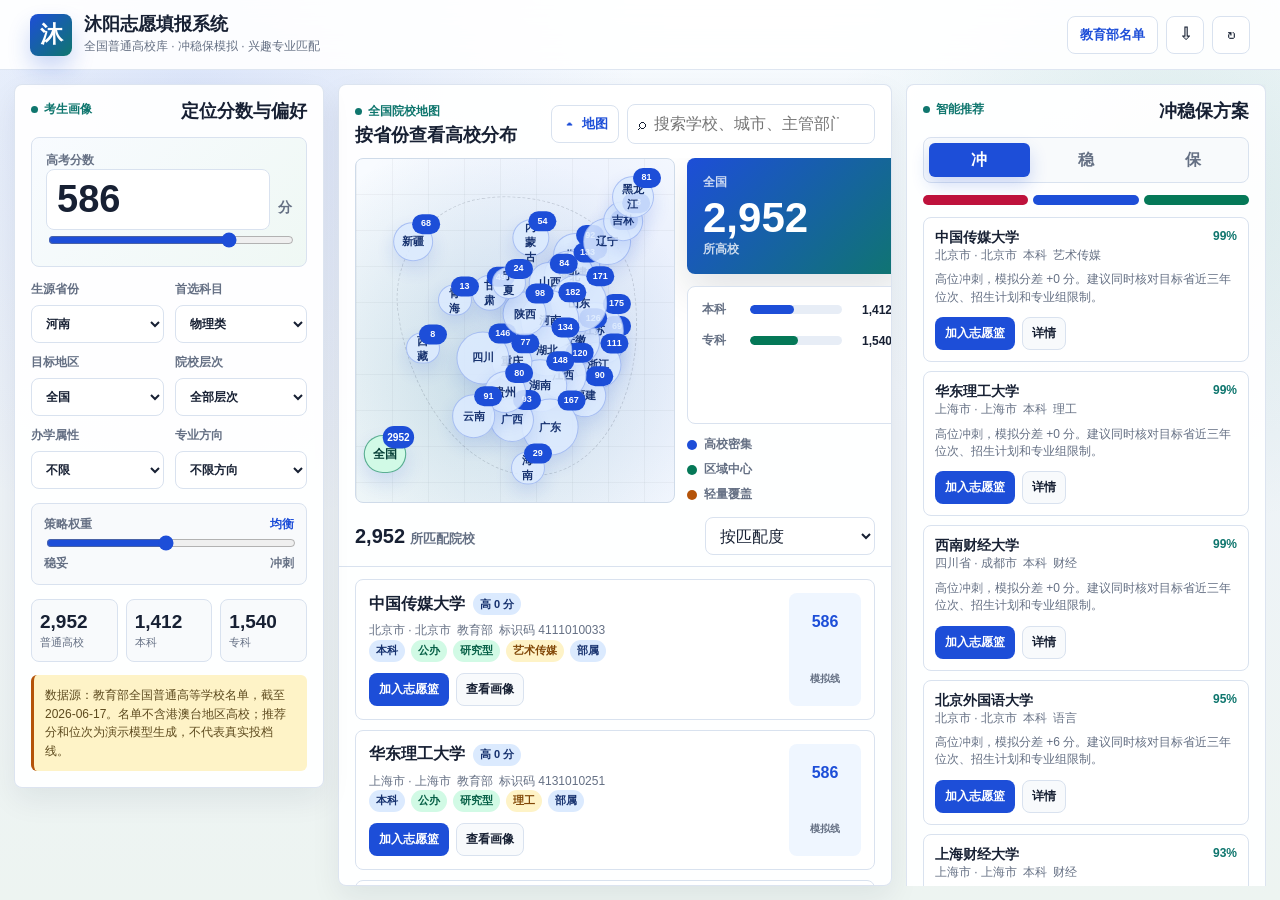
==== commit 0ee81408: "Update print statement from 'Hello' to 'Goodbye'" ====
--- a/index.html
+++ b/index.html
@@ -182,6 +182,7 @@
 .profile-panel,
 .recommend-panel,
 .riasec-panel,
+.major-panel,
 .basket-panel {
   padding: 16px;
 }
@@ -375,15 +376,59 @@
   overflow: hidden;
 }
 
+.map-panel.map-collapsed {
+  grid-template-rows: auto 0 auto minmax(420px, 1fr);
+}
+
 .map-toolbar {
   padding: 16px 16px 12px;
+}
+
+.map-tools {
+  display: flex;
+  align-items: center;
+  justify-content: flex-end;
+  gap: 8px;
+  min-width: min(520px, 58%);
+}
+
+.map-toggle {
+  display: inline-flex;
+  align-items: center;
+  gap: 6px;
+  height: 38px;
+  flex: 0 0 auto;
+  border: 1px solid var(--line);
+  border-radius: 8px;
+  color: var(--blue);
+  background: #ffffff;
+  padding: 0 10px;
+  font-size: 13px;
+  font-weight: 850;
+}
+
+.map-toggle:hover {
+  border-color: rgba(29, 78, 216, 0.42);
+  background: #eff6ff;
+}
+
+.toggle-icon {
+  display: inline-block;
+  width: 14px;
+  text-align: center;
+  transition: transform 160ms ease;
+}
+
+.map-panel.map-collapsed .toggle-icon {
+  transform: rotate(180deg);
 }
 
 .search-box {
   display: flex;
   align-items: center;
   gap: 8px;
-  min-width: min(360px, 48%);
+  min-width: 0;
+  width: min(360px, 100%);
   border: 1px solid var(--line);
   border-radius: 8px;
   background: #ffffff;
@@ -404,7 +449,19 @@
   display: grid;
   grid-template-columns: minmax(320px, 1fr) 220px;
   gap: 12px;
+  max-height: 380px;
+  overflow: hidden;
   padding: 0 16px 14px;
+  opacity: 1;
+  transition: max-height 220ms ease, opacity 160ms ease, padding 220ms ease;
+}
+
+.map-panel.map-collapsed .atlas {
+  max-height: 0;
+  padding-top: 0;
+  padding-bottom: 0;
+  opacity: 0;
+  pointer-events: none;
 }
 
 .atlas-map {
@@ -605,6 +662,7 @@
 
 .school-card,
 .recommend-card,
+.major-card,
 .basket-item {
   border: 1px solid var(--line);
   border-radius: 8px;
@@ -620,7 +678,8 @@
 }
 
 .school-card:hover,
-.recommend-card:hover {
+.recommend-card:hover,
+.major-card:hover {
   border-color: rgba(29, 78, 216, 0.36);
   box-shadow: 0 10px 24px rgba(29, 78, 216, 0.08);
 }
@@ -649,7 +708,8 @@
 
 .school-meta,
 .school-tags,
-.recommend-meta {
+.recommend-meta,
+.major-meta {
   display: flex;
   flex-wrap: wrap;
   gap: 6px;
@@ -815,6 +875,72 @@
   line-height: 1.45;
 }
 
+.major-summary {
+  margin-bottom: 10px;
+  padding: 11px;
+  border-radius: 8px;
+  color: #123c35;
+  background: var(--green-soft);
+  font-size: 12px;
+  line-height: 1.55;
+}
+
+.major-summary strong {
+  display: block;
+  margin-bottom: 4px;
+  color: #064e3b;
+  font-size: 14px;
+}
+
+.major-list {
+  display: grid;
+  gap: 9px;
+}
+
+.major-card {
+  padding: 11px;
+}
+
+.major-top {
+  display: flex;
+  justify-content: space-between;
+  gap: 10px;
+  align-items: flex-start;
+}
+
+.major-top strong {
+  font-size: 14px;
+  line-height: 1.35;
+}
+
+.major-score {
+  flex: 0 0 auto;
+  color: var(--teal);
+  font-size: 12px;
+  font-weight: 850;
+}
+
+.major-meta {
+  margin-top: 7px;
+}
+
+.major-card p {
+  margin: 7px 0 0;
+  color: var(--muted);
+  font-size: 12px;
+  line-height: 1.45;
+}
+
+.major-schools {
+  margin-top: 8px;
+  padding: 8px;
+  border-radius: 8px;
+  color: #345;
+  background: var(--surface-strong);
+  font-size: 12px;
+  line-height: 1.45;
+}
+
 .riasec-grid {
   display: grid;
   gap: 10px;
@@ -1048,8 +1174,17 @@
   }
 
   .search-box {
+    width: 100%;
+  }
+
+  .map-tools {
+    width: 100%;
     min-width: 0;
-    width: 100%;
+  }
+
+  .map-toggle {
+    width: 92px;
+    justify-content: center;
   }
 
   .map-toolbar {
@@ -1122,7 +1257,7 @@
 window.GAOKAO_DATA_COMPRESSED="H4sIANvYP2oC/7S9WZMdR3Ym+FfG+FytCt899DZ/YOZpnmRtbdVSjaQZqdhWKi1tsjYDSCaABJHYiJVIAgQJgOCCxJIAkQsS+WMmI+69T/UXJvwcvx6LLzeu36i2Nkq6iDyfL2f348f/85N//v2ffvfJX//nJ//y6b/+8W9//3/87p9//8lff1Lfvj//7M3i8+fV1vPqwUl9f29x7uvFz/dmL7arF8/qbx9X13eqnduf/Mb+2f/1x39q/uof/vSn//HXv/3tv//7v//VP3/6+7/6+0//7a/+9g+//X/+53//b//xH3////72X4TiDP7Lf0sLKgv52z/h/yT6vxHOSaH4X/3Dn/75nxqyv/uX//P/biiaf/4vhfwvRDW//Y9//e//9I//8g+//7v//U/df9LNP/3p0z/9rhkBLQX9zSf/+oe/+/0f//6Pv/u7f/3dn5rJEE6aH//t07/93Z/+8dM/mM+I4MVvPvnDp+ZfP8GZnB3sVNd/rg9e1h/3q2uvqt1X1ZWjZsLNVP/84UF99fl853p16UJ188rZyU79y+Ozg6P6w63Zk6P6+ePq4ZezW4/qS9f//OFKQ+fs+Pv54+ez3UfV3sP68u368fezo9P/79xnn/yvZgp//PTf/vEPf/v7f/nkr//mPz/5Ay52deXu2dEv1cFnZjn/4dM//sn91vzwH5/8tSx/88n/bCan3TxLf5bmo+4cKftfv2kRnvxYv306QIDfEEERQGDEIQjpIbDBKlLeQajf7DdDnu2e7yDgb3YOChG4QyCM+ZMYQCjSncTr1/Onp30I/M1C2ElIB6G5PwnZR+C6i3Bha37zfnXtyfziT/Wb44YDulDLf0Q0IXBTWLtkPholfTTW3ZT5x5Nq73x/Pvib3RS77Z0lI8JfMt6HEL0lu75dPxzsCv6GEGaBGgjScpbUHoKRld6+d5dscXxj8fF+/fpRH8T9bHFw90nLX5r4OIPNZ2UH5+zgcv3ufZ+D8Te7WBoQRLtYRiBWzaSL0Ax2/uW1AQfDbxYBN1wU7XYofzv0YDvK7nbU7/yVwt8shAQI2YEg/jrJIQuL7o7vbVcfTwY7Dr/1dIlo2ZZQX9TFgG9VF2L27Fp1fNSHwN/sLCjOomzVVbFys3tyaJZ9KOn4m50EboXsTqJYOQlZ9pXJ2cGup0ya3+wkCoAww3S77W+FUoPdHqrEnYBK3Lnb01dctRA6oNf1wHaRHsbhHV/twm8WA6chZEft+mpKDZhWFgOInQDEchoCJU92ILivRIRKyEV1eOpvBvzWWynVqili7MmqzSj6EA37VN/v1XevBbU7/DvCcZQR1c6oZCsZWPQF/b2/ZvCbXTPUu2XR8Vx8v2Xotaiu3r24Ux1d6OtD/K03B9EKofJXjA0khMvuij14UL3/ZrAp8JtFsKzV2RTuaxI5ULm6CzF/+656/3BgAeE3C4FmQ7YQ2hdzxhOTODu64W0E/oYIDBGMIl9utS/lbCCComfFn57OwyyF/4I4FDlYtDgBERmYv+5u37/tKUT8zfITQ1XSmYZPXw6dkS4/zW7dm3/2+UCpw292K1Cps5afuM+xdLBQtCsTi29uNiIwmAP8ZrfCqkPSUVX+HAZ2qWf5zldPrlUPHsYkHP7dzkYPXUXqa0UyWC/S3ZH6zqvZnQuz47fV9Y/Vq1shQPwEAYke+nIBR4v5G/RfG3J/+w+ffvpPJmD4m+bfbazw5IcmDGtI88ZBKEhRFKT5P1zQ9slvejFFvfvL7Icbzf/S/12W4r/+5m+afT07eNHEeGdHR/WrGz5lmkFZ8YZys3v1wVa1c9WnydanqYqiocmXv50dPWkiUp8yX5+yEGYdhPvt/dOzgwBlMaA2hjKTDWW5/G1+6afZj0fNf5vQy6cvzd8idhNknj6uz7+srtwZv+bSYKnlb7PrFxpiPoraEEWwBkU7lB9u1JfP+Sg6ZxfM/pbwW33nMLYLZcYuULO/pHA/XrkTWhpSZAxamUET0uGd6vYFnzTJ4R1qSNPlj/Xuzvz7rYbu4v53XdJ0fdK8JIY0W/64+GxvduudP+oMKRVSG9JOTKudV9Wl9/6oRc6oDYOTVk6bGOSFr6+IzFlrZUg7QZ092q/fHFo+8cauMgAIbGYrnc1yv7hupccDMNJjdPKTveryw2rrl+rq1kiYwuhdY2tQpVcXdkNCRMqcjYUlKt2PF3a9gdMiZ1eNQqFOOOuHd0NDphlWSHAzZNoK5861RudVV479gRtON+u192u18/Ps1qPq/NPq6H31w63qxr2zD1+P3WQjVrSR2MWzRqOeNEjNZ/5UsgwJmGonsWZ7rxzPd1761GXO3gL1VmgPLs2vfO6TVhmeADcKkgq3JhHSOletm+QFkj47+aoZmb+3GRaDa+Ac1bpbdxrumL984Q2c5RgNDSzfGtFfGm/mSosxnAHLsR4FLI4T14bu/LlvqFmOWClDmhXOb/zwbfXTTZ90jvXQpSFNlupv/va72fE1n3SOkwfWw6Swq5eHzVo3dOt3V+dvD+p7X/kAOUKkjPQzJ6Kz7R/n777wNzPHehTGqJo4Fzk9PfYcUWIwdrHc0vrXS4t7b+rbN+prb/0ZlE5Z9r57fW6smoSdMMb2yZ3GjfcAOJgR+Lfxq18YiTXRfC+YaWzn3ra3RBwECv5tDR0JIY2GqS/ub1Vb+7N935LwHIEC5c6crFpF5o26NVL4RX3ueI1FNzvMi6VkLR7tnx1e94cvchx3szKcLJc+RjrHLyNGH3C6HPXs49V696VPWuU4B4YLOVuSri9dq7Z/8EnnRDISIlXupOnStfqBb5h4VigDay26fuTJa4+0KHKDAt4JVh/ODy/5pLOMkRFOrtxav7pR3/XVuqCtYmlk94dbY/nP+NbcOb31rdN6/7ZPPcMeyQJIG8ncuWry7M1yX37gk86xR9Ist7AC2VB/ut9EBIPlJgSYxH7x7GLz0fz8rer6pfE+aQEwzgfGiD8YthPKaI6IGtskXBZp9ujU+e9//nAJv/zzh+0WhmfFlQJgWAsDEVoShueGr8KJbrX7av72eRpG5Cof4cQYN3W4Hzwr0oRQVjgxrh5dbX4f8hUnPS+hGX5C3IwwXn440BYCYJy9XXxzszp8a0TvzdAoEokRz9Zr89GD71AHjOUuo+/MEYPxfG5+58fjROe7x+ZwxO7z5f3q8vOgTaccNIeVQayGaQzv+6fjZZAae2AOQvwYyASIH4f5ESb7QUvO9hg+lk7sFxdvzB/uBPMNTLJiQzBl4hlJQ+mks4M7s6OfhpBlQTaEBO0pWShnOz/XaKBDH5JvOkvYRRckz188q14+GsBwzK2sbdVhNiIZEDYMOLvxcLF1szq6O9t7bPK7A2y68apCYGoOcq2SbZgTMAaaiXNgmcFHYxW5cemkUxyzJx8bQYoiNWHbJ5FPx+pDmJOGGTf6aX7+ip9fakxS+cnyi/FaHHxqWfaT4UGAQousDIdxP1TR53IEaJACrrAGXRWDOTv4KgTDiFkiNfAR0jAqAwbyNYq2Jzi/NP9LAoYUZZEBw4ycKtY/KErD0JzZGD5WTh2kDaDMAYBdEZ2Eq9t8z0RxnQMAB0bOU0C/OQKQdPvTG+6yaPO3383fHoQBGnc4G0C3Bzt3G7mr7xzWL76fn7w8O/41se0N5GqL4IBD6pKWxgdSrfwfX0vMT2wIBqkxXXTA6ndXcWYxSLkZJHKgdnoB49j59lECUuUyum4Pul5fPDvZjwHoDedUABjr62yzc9efBq0qVYxtCmkUkuZBMzHwUlTBNuVJ4/jpVms8OlwcX42AUT2FAGjZ50lcxiAkL1SOfeLGDOo2Gw/O+tnpN4uvd2MwIocPYZ+cNkFGx+x2GIbwYlPWMCpYDzJ/YTBKcuZE4FC9GBjD0+vzj19FYFSZs3QmTCs7J23mEC0MwEqRa21LpyNmJzdmx5HNF1pPIbCm5K/auVt96OVJKOR7vJC/U17f8+Xa3yU3glly96NHVOYQhZGK5Y9+XgdJqwG5EaQFco50P3r1GEhaZ5CG4Lt0IUCzB1ATMyQNqa8OwzbL8ucPl9zfzG49x4Ka6vU5TMmMmpaROFMcZ1fMK5MBbFlkTAvsWFm6H/sn5EiXrE8Xw+vmj92v3rky0qYZY8Yik4Isfw0eLCN5lkMeh07bX4fHv0hb5Cw3Dp0tf+35ehEcmbH8ZQk4HckNHAYj+RxhANVJCifD1e0LIUGTZc7yQ51P4YTYP08F2iqH2wmOWznO8Y7fkXYOx2uk7aTUP1JC2jR/[base64]/Wb06GmLqUG2JKrPUsQ76Dyc5efWnraT1ktSEyA1lpi+S6fp79zsPcVESwJJK2nsHx+dml1wMcbstNNt5JSkM2anbt2/r1Iw9Tq0l4lbaug5fLN3pN0RwboKFKlfK+WzLQmQQrr9Z2nEFtUadOULr8MMiMvjGiCYRenNX+ziiuTNftnz3/MpZGQxyVgwOKkTrvoT544mYSxlGkzMBhiNP6+1B4m85w494XOWjIy05D1LtHDWAah2TgoO/FnJ8xu/rKXDpP4tAcHKwTdzpgfmIOPpM4LAcHwwRGO2ayuvw4zNdK6/yZtN6GOdt/NH/3RX10vbp5pb50Wr3+MgyoC5YzJTAWjHessCEMHRTwb7CPQgdH57AcB9PAWg+jsbzXblRXjlK7pHUW10FpP2ujiUgmGBE24IM2puic3fgIOdtCcFt0P60RRGCqyNkQCnaTtV4CVKokdqPBIdkz4b1Y4+Cz2ExoPoKT/sVX5xfnv0rNREuWvWKcdvakYS2My8LzKUm+1uSsv2JNgDbf+9hNWgfnxossi4ABAOet/Xk02/5xpVVt0Ei2teOtf9CY1NPrwTXkRZZFwKQLb/2Dw9P65ovq5PX8hwthHLIJ7w2yC2EEUeZ4BnD6CTfVu75U/fpkfvKsuz9DNFmsDtAC6eX2XynceCGmqhAbpHR9Qwa5B8gvdxqqnJ1+U+197fuGnW+wRpyYgkJLFebg05YD2ovPXi4+P0jSXt68Io52pyyuS1sNaDe6z1ypOfpiBXlYEFND6IY+cJmBPNjHLvmYy9yjjcvCXAmnl/BF2mRI+9b16vXrFUsO4maqBe2vXvodadO8ZdE4dOGWBS+84b52uBJB+HACH741INe+T4PgtS5TL4i/1q/eVpd+tIWuHsiQMes3P1TvH65AAA/FlAraaXiX0pC2XJ/puUba2tH2UuNIu8zaATwDIaKVVLyaOlyWkuatvQan1BQG1tunJhfUz8sgbTZccvw0TRgESrby6qXDkTbPWxY4HyOm4M/ukTfonL3Em6Ompm/JiVAljkP3EHTOsuC4eSvdYdrl+rqAw413AjV8x5erby6HaZPC02H26xF80sjo/PFjI6Ae1aH2st8lqWKi11TitdvuEc5UXXAXnZiqO2tePMIswwxJXIfSfP2dadLmUeUeVfguTRW0uCpabRbeuSzdBxxnSuvcwqEXPZRFUqhMWQRRN1V1s4u3DZcOCFMylMXZD89mX1+s3jwYo1oVGxi34OIoTxxHgigEaSWyT5jYW4RryiIeH0Hp3NGt+tyysKe/MgS5pfuFPXdfLZFY0U2U7F83s2lED0cMr5uNQBCI4Kymf7zG4MqGzBRQvI/uDCcWiA/Jc1pkKHI8gLB1cY3XZRteoFM3QMBK93UVItxAJdr5ulh5N1x4zXIdL9Be2l1Dra4dmMpIc2RzbziBErND8AXu7ihnHbwu7Txe//yJQaqrp8+wOASbAcRm4gKO7nygMIFo1g8N/MATMPu2Ox8T17D1jb1j1gaNDUKdbDQ86NZioKwGaKwkMbTgpoUnhlsn2+gtcG/boPG+8cyeG55VatUPF22nEQ+Tbz5DPPmBQjgvZMIMsA+rY7BBfR2GBY2ny34U2EuS9AVc0oJnCjgIRFmE/OP69UUz7eEMCZlQFEsS0lzd8kkffxpVAPeCSElDAZM9HPaQJxJRYONy6E/4mTBvk1mGUwetrUjJQ9mQ5g/OTh8P5ylUlIeDvml4e8H0la0e8pO/3vTo+pGM9fpMdV7X61tcvHJ2fN6bWBnXQxEvLaHRSxXxZasHD/zYuAFn03APLqwOZaAacQ3tZzmNxDCcdhlKX+C5W9jYiFJMpIoplP55qri6cM4oVw9WTqCKoZGNqQrEoVrYAZSewpxybP+D8Uvbt8yDii5m0F8MM3AJULEmOmcHuwEG1v1sQB6ywPXky6DRNq/[base64]/mAURBJopdKNTWTge87UMTRaWDbOecxzD8/qY+up3F0QuijHAA4piqw65DN379MQlGet25wFkKp8wlSIIKzHI4GTWAqAR2/pECUYplsBn6Aqf5rpx458EWNPDaO9499u9ODaxzUFAa2fwYVCLadVwScTQFueRIqB4GzkgvrHfON4kYQXuoOKdIIMnFgkVYP1KmHWP0RWjuRyebIhM4tqO9u1QcHMRCViN1WLFTZNXhQ8xoEYXg7YwIOAFjmch7pe/[base64]/wVEQlUWbYHturiV0epqEd8n3wsaKFmgu6TIfY9eQyyLDFS9wet1i6MRtCMDx4rRRLj/oJii3RFc87gs1CKNOJlbkP0D7dqovRy6j0Dnes90045E8OKyefT67lcpdN1tFxhybjcnwmDpNK52dS/PhhZWM5sg1KF1TuWl9s5ErKbXM8O0wuG5rOVNKV3oR1QgEm8qW7pQkdm0FEeTmG4XHMqo9Llm5UYrTeHVAIO4N8wfoY+X8D7x+iAdPYeaE46fCdqfM8D9Al5jiUJtfg2dNUhvo5/5GZOasb4e1opBTx4euIghyc12Ch3embtTy1+oN1GpMeceKDcT1FN38TbInJyLrvOQPJhpMkSmyWH3nVfcoYYijxQQsaiWjV+QBpaFhzLKYyDPHhe15Khd264d3Y7DTpATsbMuub7iSk0pB8k4GMUjW3QjIPDK0dRzDoRPmAEw16/zjg8WDC2NmOE1wAGW6FDo7wjPd3bNuDkXvcJW786x39eSn6uqjQBOE9huBkQ60cISv/VtXSLtcn3YjQ0Db9n/vX80DqvBI3LpU8aAOmjLiiL07aEib5qwG7q50a+zdrkLabEC7vv+lmWKaNr5TpBxt73YV0ub5a2K8itvQM7dfsYCE1YCw/TRJGI0s9FTEQXt3n5C2zmEPGDS0U7RfD29DIO0c1oMLRBR6KDphuX7FGzf1GRC+G7HYUPWJ2z4cMd42Xo898OIMNRWddl88qjRn/[base64]/1FdIWsbUKapjgWnFcK+F+jTyeiYBDm3F28LZ+/XHF9sOLZIWTYBybX4qKCHrzKVGckhPryGRK5avllaoODCCDwkYcD75l6dGeYBpwZYMVZUjzmYLl/gUVAysLvbnwcHwlsOgydQCqJJtDwdPQDLsuwt94t9g4nIjkyCbkzpmpfEQLFisL5VCwK2OTCZq/8GQQ0CkD/9YZh2rdHH8OH4WEjoodheZHxAZBUM+xu7df72+vQABmI04NYCzczZXwQjR+XZnjyoACILLj6RobOxi3LnWGNSxx1Z2s13cuVlfu9OqK+pvNMMe1tqoHnQItEZe/NvJY3zqdPb9aXX7spwSNKbaP/0Sger1T2m/wbJSZCkf06GLpDw7VoDrhBcYQ8MVLU9uIKi+FoBRPqMnoHGC5qDP5zX433/[base64]/9+etXGicpiSPpmOglLTAY9Zk6RPybFGCZTKCmNQ5vo/ydq/XHfVPpGKoURhy++cQgi8240wTWSHUeEItM0vP8x5g3+zh5m7AbcRptvOmiZDlowI28jQLOnU80O8XgTIyJA9NLCqVjjDtfIVbtDYBK5ShX5Ea1TL8kp6RlImWzAsEpjHQ/T4g6ucpRrsgQZcuyq1iBqiJDutAfNRWFSx9pNQ5Z37uy9tyUDSKDxgq1OBQZqRwPEZha0PbrVTPhkuQIDyROTJHgkl9W49D1Oc0qdFMViAFyisdEUSSC6igCJAOgEtBGSKtmIqnKiK3sTKTj/JHKTWb5wKhKheonUcKcJnVWzIPzaY/dxs5Hq5yIEeyfcFHD4tzX7tWmFE/IMmuvYPWgMBB4dHH/19lX79M4OoO7Ub/J9rAAShwxzTrcK0hKFUTm5A+g4QaDd5WtRKzaJeVbnhGyhF4KPKYMq1zfflXv7MWqhDjUXyRSq4GNCptUhOVuMSKVogAoeLbnKt2hH7briNVcII7I8V9xJkZJXNia37xfXXvSTekJOP0DDlj+8/ziT3DmfWR+vPHBdKB/9+Ns+zCQ4Qv8Cb6dw0wBoPtnvwoCYVUU9spW9eTtWECcoe7O0GvSi4B6wnlqlLSyC+vVNyBsOeXygpKEd5cdrFf6ALCYH5gGVqCfAe8wO1iveAFhxYSw6EbBu8zLf7atVz3YKA+bm6QfT8buKnCvqRacv3tS7b/ycaI8ZP9gHSmB5pLun72jeQSclHtA60D3yRsfzj48m7/9pnp1q6tpBJyspzDbPxuHibkfKBV8cKHaO++XNwjoaRHVBmeHV6qtV+Y8/eDzsduIUmKvYz+9O0STjERn+P5tdfKsfn9n/Azx9B/eeu5siWXUAbIqptxPgWxUetq9uvRgYEKEic3KMHjPSMZH0ZrK0Fg4rLnuaqbFAVweuXNx0DVOwG0i8ZcbCx7+6q66whv5w1GIBCOsvx3I6qaocPHFZ4Z/nnxd33nZe5/Ow49q6R6JddgByg/dP3uVKAI6aaoptQo4g7qrzLAffOzUGJSMmnLlUeChjHHr7TBp2kemHDqAhJHhj2cPHo0yTpBGhfLGzoBTyBJzCVMtO+J3Pa2zg1cuPeNr2BzhD/jJgbFQjQKnl75bLLIxq2Df/F3l+PU82sDH9uwKX6gGzOQLULj+ZBpkyLiVXVU35vEuHAIbzwIrB1LgQLp6Ln3CikPg0w0BL8iwkvYc0jvB61oILqYEB9+/7Cq8WAYbweWUiw88b6pBF7ce1w/vLj5/UX15M4Yc5fnuH6PmGcn5UDHqJD9yoibg4HbCDbchuSkp7TpmQeQmPCrHe3WrkXHB1dKnD2MqXowJBcbylrn30URXr27Vb87HuvogLJkC1gbsZdelS7fDEXC2xceEJeMYi0MdK+jDxc3vTNuuFLLkU6hUVCMc2noeXkk8twg3zohIcJV503UkJgVM6qUqgjvMC67/cgZU4cr3NBm86JJYiGZEf0mTzmBEfMlCyYGIYuVAgoy4YlEUDKGr55ZNqe/MX76IbJMgf7lFgbM2DtW4KCDJcyqIufQ03k6BAqIGmjPZoALiLDKpCsZR6H54Et4IyvX42Gb1/DUgl16aLwKu6V9QNEycxaHIt5MPSXEB1Wx8SmXkWpjK3/r4cf32jWmuffpFVCKoFtOBo13kpKs1Y1c/BTRSUH9pHUXadF3yxisOR09iKVEcTU3x4t5p/eV2deeLNGxUCt3fj3T+4OSAk55SjHRgAGQ9Yv29nNdYdVjAWKSfnx1xdifgDJdNpyOw1pCbcubuH89uParPne9eZfeyMAWZchTIlOaSw/ZVo2BfR7ZGsHJKuQRvxhQ+W0ZO3qUVcMRYTiMLoA5NQbRxc/fOd9IeFF4AA48c/23ZUOfS4t6+n+fofMORt/CR9x/mpw+9m6mWNtx4Bma2LxjB10naAu64cErdSIYHRpY2zRg3pKI4Zcuv7ZEyPjTkIbAcBFxvvvw6tjJ8fdqY1OKmwPnsYLd/y9hSFYP1HkOV44il+3V4Imhpy8GIFw93gv3Fe3wigbZy3Ne93eEhqCHCvd36zqsVawK63pQw21+hM6TtHOoh6OGqX/568fhoxY6CQaelW80I7TJnR2Ht8UF2Ixm2wf+QthjK6Bg5wpVhTkab2Ovs6EuftpFRG8VCL6TxkooRKT6/Dl+HJVXQ9UePD7Fw5iTVPmLq0c6SUaTNO1wZHPdQRhe3ngXvN/[base64]/GDYeuMhQsPkXJuV46E16Jg6XNMmgTZJLSKZNLNxrT4x13WoThM5djthNeBeP4arn52nvm0tLOYJUm7AHaTi4Xj/bPDq/7tHNUODQM4KZid/Hm/Px0y3ve0NLWGbThhJmLVjQ7/cWHCJr3FOKgEs/fYBdqdgGhGQEXrbz2mYcUTGRbOVuiC3zfp0o3sG9i6OX2l6Vx+b1oaPeX+uinFZuKtJ2XG2R0gq8ZrTtuuGzC8aVyGw31n3EH2pLlREOY1zZlts2vRgsMqGLHii7Vs4ND813au4LVkM6n9YrCKLSjwcLGRjfs/WqY64dbYzcSFkQS92u3/[base64]//uduz4s21w5ID8pEnKHjZfZexHWwooJdhV8Q2jQ2VGCPpTafIYUodhyeNZP9KAmUH/wpiNXfMCrQyg6hb7BfXNOhleBCFAirl3X2CsQCCUjUWT9zbX6ocecsig3n6RlTueXnJ3crl9d80NBJskESwo1plw5TRNWapKSCXQMCrvTMY1PYp7LG7aSQkA2hacLnKldJgBbWAyhyrglnN/4eX75WeLFXN8N0E6peP12EE2oCeQApNtUxc6vP62ufR9UJI1gDh15/HpFHAWmB56P3/2mDee9WId4Lvc3q1N4uES8tf2J0yyLUyaSv91zlM43eGeLm9rVpcZciaNTaawoDngEpl4VVzZyXmkRSGI3Igh4i5ebitTFV+erNy/GzGQYVCz/[base64]/nL2/EAMsJAGG7SJtdCN+fQECZYyDgCF8Ql9ysH/5cXfs1wRANDplgYiBXpFUY329VTy5Wl35dnPs2Ac4LlaU2EA3VRv1mP/nkucVR61t1vB4giNMW1e6r+dvnCRvFSSHX1xZLHKctkoXOiKN1jhQXgNNW73QuDvoIGe4pVmoK0gYLl35yL/iEZ0KLKeQKYVvNMZL9KFUTgMOq0vZ85PXJ/ORZGnYK5QW2k7bnJtDUot7dcc5HBJxnu+qC0jZG+9W4HSkcLRNHb2nDSVm/wCzMolSrHMcT1631OToJ9PR8dM66gWjTVoV0Hr/2EXJcAMj4CFPuZ2cfbp+CCF7QMWbFLIJqa0/uuuxcasWYFhN4bMgQLgapb52al2uD02Nlzhahb0NdJGLPN1elUziXPMd2gYFmbeaxc5HWS9MlizWSMaJgrWLYPqz3LtvVXzkrQWX+rGj/2CSFI5MlVmn7YqoIseImxX7K93Q7VTrJBKEwtYSYtoy8x9YgCBKoKO6kOtP8Br1Nr2+bo4LOITeFNB0bVP2aFlv3ngZuqsPf26pfUGtQS9j4zB8Pfaq8/xf2OzPiN7sNw9si8/[base64]/dPXFNNf9xDpbX8Orn2oFiEE1C/6BJpq4xxQ+MLIZyA+iWRSFvnKC2kzdy4veNypJ0hnVi2KLDpJ9q3QJ2rIV/KHqv0yhlCOO31uC7ngLwK0eHQ/hswBopQSbK50tQYOrMxqCCiUAeocmjjKqm++vXP2BGhzNE5uMdOdv0qRqDNc1ZG46q38trfWqJolgsAJslUGtqvt7YHBTcUSimKzdkGihuEqTr0PYKzo6P6zkW/+gDByebgUMMlTAWidaPCD1lZQLo5IEVAZ4/9mh+EYhPMDThD8r47FJvbBAoAKn+EqTS0f4P+lwclJlhG0AfS6YPYrOQEswLPT7bq4fLz2a1jH0pNMCtcQB3yH6qdr+cfP3qwNMqTQaciDAvqSQ5UCD6H5ANOwJlQhSOU0y4o5h6UnELeQLuojt8+eEYKoJTncoxR6/AuplBOeQTSjQNlzFmGMsYCe6FanRFHYCTLvKJzqZyqCKS9+zi8EBmRjo1aleg7l8HkhGHtoigYSzmavTva7Tf41IewhYGuR4OfnKBQKTN0GvBvkgg2O2oKAFHO/Cp5s98F5wlXPzZ6qMETSi/[base64]/zsbr6KLFFDeBQy+HfrNgiXMByuQwJBE680HrM0iFCia6A+YN4JhlAvMQg/s0KPgDFUDonoNvuLIxDSzLB/oDdhh6RkOBNATJPgyeSwlHJBYYonZ5IPqcGsJxOoQZxeZ3CSAEKGfWTx0w4iG+31ykSfDWw+/jWcBTST++tVsP2aKVskxDB9yWWCGyyhXV6pb77Y737CGmFYVUxBd+C/2GKDevvtkwn8WvmhYbZx6T4q0R03EmdrpgwJAihCyT6oatfJ0FwnmWAjO6RpiDRjhBjg8SuKs+fC85tKJYl4Di/pL79qnpxN9JzEXBs69IJzIOEPo9gK7EsIQxYkiLDUYXKUWmKExfHNxYf79evH3U9YGYSl3ADzf2zpf3VJdNZ9Pi5Hy30v8S+PNKUJbZ/450YIQ5wAP7bzSs2ZXTljm25MhZQSpyS6PyNf7SGgHyDieEr8BI6KnYmZnKaHo6aYmKCIqDq/oPXjggBy412DBewPTzErkFDELhpNgRpPjq6sHomiGBaIJzs17vPTYsyj3yA69qvV26OMdzSVCO2fL3189nBuerCbvXwmY/GcieDZ5bS1CHaAzTv7A8RNmE2PHSVphQRQfD5Xh9k2ONqPAKXgMC6f+O1i0EQuRF3gU6D/oPLfwieaCKU3khCEcpcVdh+fHZwaJggMqWAwLR/M04TkJ4m8M7cAAeqefPng0xtFMDJ9eb/41/6IAHJ6f3ByHXTvTUYnvMhFNtk3VBTQ6WhWwMPYSMdDc/bS1tOCMIcnobIln441pKmcnB2/NT4ER7tgLTYT1dqFhw97c749oWQ3PNicxNNu6Lvn48iziauAB5mStp1BTAx5uOIjeQEVJmpE+yxff9qLzMnmazYUFTA0ZZQMOjsDBr6ARQPTWlx8Ng8dbcSBOSeqp7K3K3vHPogQ2brRWeRBXSu5wAWEu/SVAu2bBFp/sCgzYqYEJwjeNlf2ACsLibgSVNC2Nv3EBRVnpnoufVxvklP0lQXdrzv5QF/H5zRcsq9hZefpKkxdP/gn2MirJ58V1lX01jv0oMtJ4SFY03JeJ+ZBqUNBpYVxfSL3I1E5qeNc7jrXyRHcDL9nHtOyfaN+nEAlk0JCzadqYjc1vcunB3f8A8mcSB8elbrai9zI+7qMx9WTr/sPZ9m52r18b0PqyaH5RjvmITPAA3THkPzg5+udNNARULhpDPbXtc3BpnBYiNnDXaMd92d2Pml0cYl2ciZhipCyXuZD4zcOocYYWS1YQQE5pz3MiKdwg7/HJLB21NsgtkOXCI8R0Gn2D9NQfdVj/GQuuml/sf45JQ01ZpnHy67o++hx6dVKNyHPxiLoLqhR3/1SMHlykAljoB3t6Wp3GytZWgajQO2OvOSmAlUV0redXoiL/cAT/Cy2AgN5Fq44CgMoohOB0epdQOuE13/BhMXsUwwShffYK/wzoEU1JPrNKZYmW1KrSRiDnRJ9fBZZEmp2mjfgN9Fz5tJHlsjpt4EE9qKSFMZujh8Ur25m76TAuq5CAU89o9X8Q2idX2X7llQeA/LQk4gDapr5ZJXRxFzk520ekXgDU98wrF68yK8gWURkcPln1W7r+zrOIltBDdBlJ5wdO/Ue8ik2EQgMeEHLS9dGAk9m4JojV9Ex/tF/vHJYIWhvkPKXoQFKZQwOOd6c90je7oHevcmJJNtaDOgHFXKXt62c2jsoQky/fJ2VRH69gmhYYpuNGHonyyhRrXNhmybfw4/JoOYLBXYxTR9dNogRrKb9Um3XMEhkM31k+wGVpHXiyxaKC1y7coCu0yu1EwotHAG9Hl17VUTJ4RxypB74P5m9WaCzy+7CgmvjEbQmNjciqk2HZysJjIhTUFUrvdj/[base64]/9nBZfeEbDcV1PldQpcmiRW7VxqP36eqMqhKUE6mShd/9V5qsrR1zoiRG0xctnO1zZ0PaQuyPm2B7qvWy19jtOmA3hjaFJmnXP7qvTBlafMc2uALmpJbUw2y4++iEBmrgYflJXGrMWwaYGnLjBGj015S92vnjT8focxAYKCvTeWs/RUktX/oi+RlznZiFFvyznb2n5eytHO2E5P3pXDiE6iHseR1BnmOay+XEuTVpljaZQ7P4Kqr9tcgbVXkcDnyo5PO0N1nS57ks7sTUO+6uaVNc2gbAVVF4X7tvjbjIbDcxVEF6fBjtbXv8boy/Ij/Vp87np28GcvuAsjTJc9gpyB/6Dm6AN4MUYWTVFtr4tFWuVpAFU5MvYMqSztHjsA7U4UT0/rStWr7B592jvaC0EUVsuX1wWroHAkiOOJWOiEZ5Y1Ys/zVaKUz/HolIOgsmwFqURVOQBsP8Oz08dmHr+d7j726IQaNprnKtU2KFB27V+8eDWlzkcEzWByqSCum32z37wADbc16O9BoG3zyJ4jgHMYujgB1QJx9tfLq4YiMOUB5oyJOXme//HJ2dMUr4mbQ8ZnzbKklTmr7lRlIWBQ5y49DFx0W8pefCq02XX5koVZ8j4/6lRaAo8pyQxxUnaQj0G/PPjwa4pSEbzofxNEdj+TsY+w03mKKDTEh2lKktcc/XJj/sO01U2H4bgXddCUBjRYR52L+9knDKHgq4t1tt0OQm04Y9BslId/JPC7V69YBmLrcVE9wBZhOT3gXCBj0yqM9nP8NHyrEHAsOaJRexfm1euPoZHY0jGMlL9ZgVjOQZqOuXzo72W0mZxbq2uXqwla1++rs4Gp98LL+uN/[base64]/OjLYpKcJQUW5a3bcmE3fmPc+oY0BwfEjzvVsvjsWfXxfRpnU5EvcQ1ZV52dvI7U4IFLprja1IiCKHDezf4lRZ5h1dFGIg+Gm4sOizZx9Wzv8ez6heA8eUFZtsLmsqtCL/2UmBtncG/amsXT6/OPXy0+f/7nD5fQBW3+3t0mr16f+/OH7bF2Cpmp1Tc7d+vDO6mBKJ5j3ylOWHeF8NKDJI7K0WuYG+FOxyzuvmvcoTROjsWF+gwlWqUCN9CxdW6YUVQyU5VeN0E6AfR872OXISOz0jkqDLMlos2WvHtmXklM4Og8bw8sK3QG3bl7dvRLN/aBnqDgL/Tu6+J3Xlxlqn2+vIYX3BXuiWm6/+U1806FR1X0/2L5XYqqzYIJYc+U7vpUZcZYOY5VLr/2X0/uIiTvya9GExz3VS2/9s/zEEdviCNwX7X71YuiEacc7MPi9sXgvdgubYypRInBbhN1Pzod5NmAdjnsx1x9vL5yjwVoDSjFxFl6OTykTQbjHrMmaMZMpWV1cBDiSmis3aOK36WocvSl4H1xGMPisz1jkz3aLGPEcEKr8EHx/UHOHalmSKeQuA4cfg3JUTk8m63vfru49XgFZ0M8Z4oecQze/X9LW+fsHK6xXP7qU83gY+zmrKSTxd7V0QECXrtbe9zgiEKvzZ27g3oDpMp9qua7NMeBp2AqEmcPrpsEQO+iniU8VLD20xELolrhG/aJsLRVBtOhmoUemfj1sM0B0iY0R0xgQaCkEFVMhLYngiMUEjyipJQzkMGTbyQvMoYO9Z5K8aUubQgHh55h2QRaYSXar4cn30i7zBk3LnkrkWHatFh/ye2JlCnqq9/[base64]/+L7Zs3/G0qN/S692CCRWOFm7l8Mx0pojzd6xZChNXaZii4InkSWXZe135kBoLAQJU80y9Zq7j2e7z0eLg6GJWtzCCxO6USzvv9VdfTFcNxcFvnjZu7XYTsBS5tlsAqUnaqSL3/169wMbcmHKmV++vDs6EZ98HKFz4bkhbNVwe0sfT92hGWDNimqdLGm/1bXAIcWPMtfxjmopT8ZXH5aCJngft8NDXI/GqZSOwU/fHYCoGznPCjuGe/AYG4O69/agL++dH3+9skQQfZD2TxRBidVw+vR+6/Mbg5ASl8L4Xer3WptCuFsHPXkp/rwzoA2E4rEJhAMv1ITMIXpF28s7r/zniywUBnBKD5horEobhj2N8xvwlMPJ74nIWkJTgksg4bujJ0MFU5vCCi5nIAJNACKUIpm9vbnBtmDFXxzWIjKdZHIQxnkR1d9cDHBnAWAt6EwXH/1oPp2JhMK56lDy4vSFGZazaO2OiiEQXBI4uqiDIVEQZFvYNnmsJAL1ySY1arfPfM9E1YWE+yqQFgSmi3EsXd92KgABTMqCWYiNBTqm6sp/fI2gNVFDDZmtcPIoKJILFifnb4y/Xo9cDLBDuOcuVPWHsgwChmRU8NiOg0vUmNogY/[base64]/[base64]/5urAUVRNPohccbQrdfofMMsF2u3myPRRNJHjKGhV2vqBOt7VxtTHqs/gV2iUXEOTiykiSkcz2jeOjF+p8MBbCl04gg1MjEKF4a0qRB06f1BcWcEzbMEY5YRHhPQpk7QaZIECCm8hP9AAcVw4Eqkxne4rZ8aq3FHHJI4NY9yIGgIzpcL7TWDtLTp+tvCMDdgiv7qN/frt8sWFn7mmGqdvw/u0BJvuya2guJ1vZhdXoFjSvkOvxkqUS8Jy8c44WmxgZ4J2tT0zR5vJaoGAVDpMb5AGhBKELQp7kNvMgVICplImkZ5Gbwn0R54nr/VGPcUjlQ6Z69g6UxZnztNSFxDQJwyBwc0DjzvfXSrCXSTCHpUqLKCJxCQLT2LyFNAFpAkvJHoFoG0CncQE3kK0SLQHGsHDq6p+EPPYnb1ZfXd5/N3X8Sf27RoLOGZRNHA+NhKQHNqklwxnmN2kKnb5MdKBSSTlZJRuw06WuiOeYu3F7U4MkehgsExlYD4db19r76/l75bg2hqcx0EZSLalArav9n5eXbrURo2x2owxGmPbzrdGcM4+EzZuuJEEYc6jXfpJ1NensRhOUwIzCHbJGnygheFWxg8Q+MRnI9TD/7FKx9HJGoSovMBNSTbgOLC7mz7h5Tw6iyLhOpBuoBidnQ0O75Y7+7Mv99Kr14qrIjOCuySdKoi2SHY4mT5RLh6A1VRPXhRXTlKo5UZaHYNzfkLHoJeelB/cS2Fg90bVx6LrggrgBVNYePss6uL4y/SgPH0ZIgbw7oJFGNb7ZjixpIWOdIFUmxqHusX3yduHSEC2dyfQIaEpok3H8VfULWAdGNAVuAM2yOVnbv12y/TsGxzXsFjbiVcdfTJa3PPP3LByuQgC6ImgAXJgO6JF2/MP0uZz8YtmsI/BF9EdUu50grG3DJZX5Hh/VsN/RGXOOmQvsGhOQoT51N2zEDi0h/isPXjX+w7q9tKzMX3j6qvzpszxua/STS+vnHD1tQaajOPjxI3gBAhflAWWsBEKNkWbCY7jFtYmaO/[base64]/UCy5kaUneFZoX2USIjgWGdptLFJnhMncZhGWYC/WpTWGrFbsR8eE6KBHRD2SYw7n+sDt+G3aJS0rWC/M3O92wuAh4Uh9PD2f3js6MbCce7GSCbIBMK9qVsL310ekLFYPkE3pvxUsuiPSgJP6gAh8tFkRNgwNlPWbTFY0kEko/QFqCv0vt8ULE8NvWqAMcplcXP91z3EP+of3OewCbZZVuy2n1wwgPURa73VBZtzgNyX5HWz4BDhchZOgk4rkhspc/BqchJJDKcj6vAqPdP0seNnCbqTULOVDjowukFkx/17k51+bHRSFe2IktaityESwklqOi+rm4WD2iBu11j3F/gfag8ha8bLplt/[base64]/VB6hE4wNE8x5PgiEOdU44vhsV9P649N3v0eWQJz5CjjRm5etpztkcH/CVtE6AjcERONAlcB2WesKcrUz68JBtwg3MmUtxdEp57vFBSd+9ttVtUkgwrhF0lSyjtfHe//5ineSO5YMzroPHNi3Al2Tv3noaEzHNpyjnxazww8281I4Ls//UYBGzJXkJh5rvOQ/AebZVBG7nI1FfaX73ONkhb59AGhxoqK+FX/8on0Ianbbq055ce+XWkA9ooZaam0q4J5I192iRj3BgIQDXlwY/BxhRImw1p49dj9lIsfw02pkDyPGPocOpdmvJJuyxegwekLQa0TaJo52qSNva8Lk3J5HIkYdo5LI6m2hRImuPFOG2Pxe3XqXGjeTblkLPjHfOqpUe1HFC136VXA6iamsfq2vAGGlAVQ7a236WpgidpKhwtMw3HKkgG00GFYYkdD0/qV2/9sdIBVftdcqwYhnHWUUvQjnI4YpbNx1CueG87tGdiKB32u/TqApdhd0K4CwuVo/5qiGylgR0JoSWMeUvgmj/uHOmAwqDSVCYulcbFxcUrw3FrNaRd7TUh+XcrdhFpO6MYNFykEDnGhSLflW4k3qV8pK1zxg3rLZxRNOx66cfmv2B/+whcZ5gBq++EM41+YxikTbNXRjjT6N+/R9osmxNNCeH88Xe+ZmqoDtfbfpdeb1wN7nZnsA6S53AfHMuWojWH3g1mpJ3Bffi8RCmcLay/vXF2dDSkbS8ovwu8rBYEaRMAHSjo+1gKJ6DzXy/PfjjXtv7vY1JVRjGDpieMiSyklwtt2bMPxWyONwQV3J8wFGh6UzDY/Go23rvQClA0R8rQfZaFow2j8u/jIQLN4DFoZlRCJSCOp/90FxJmOQwGzCudEFeHp9XVZ918iX9jBdHK2J4E/bAEy0kWCgrODr8cXJA1sPjkwIaczhGWhxzM+eMrs0dPfVi5+Wwx0wxtCjvap9uJ2odVmzM+Gl7oYBiJ7XrdB70hlBOoFpQPFQrQcCBnB1f9/[base64]/eHvm2Rqc4WBOPCycufdW8s9fUBOC7n5xOCWWqlJ6HXJGKyawN0AS6hbXyfi2/KBlzE2ZgG9q5034z+vCK9gM5ETxwH7Q1PIp6dGqPruWKMCJ9CjmA7STnNgR1j/lmUDKAcbMs6NxTvepZbLXUt4mA2jkYwEH57SaudqBCo7Bjha5udXdRu5vDw6Ozhfv94eLhRbM3jJqUXqrjAEjNrpjPlnL+vzPw4HxQuxltrYcFBQoVpCn0pcrPh2FFqynBgcEZznkdxwlZXtQAS6HA/q/eBRAy8529xvR6cVGlniTiYXjeekVMFdK10clL6OBTKZPPvpnVm139gqqLINfJK1qQZHesn97rpFcPBqcFm6ZAm+0Z3GyZkPnsWWTseg1Yyd+SKOysEBHVPqvieXmo/yPMYR68YY4pTL9H4SoUwdCUR3xggPKYru8V/i+ikCpU4JkkvWALmEZyCTMQDSkubsjUSgNvsZqbtECJYBAfmCBsI5FOk7uwjEc+STI1CbEEneM0UgkQNUIpDozKiRnDRQjoQyy29t3jRy4I8QWcIpEKLNl372Zv7l6/Rc9BgnLVCnFeBw3U27h2paELHcYGql82ThQekIhCryWY4M6gGSq6dIItKOah6FQGQZn6QhUidy0eWyc3H5hzSESOQiYhAF7ghxyYg0hByTu0qyGdUFIvLlyUoaUSVOY6JbYycllke1aQidON6NrptGCNnmwozXlgBiRUHHuMbp1VOW66APy/bZ4ZWVprvBZYlwJzpBNEOkPfoccTUc8/dZHpbdsrZQqOP0xIBkvgqiTj8sbp9WH8+ngdTG2hWvUTW4pJvDil/9RVw9JiOyQtxQq5s6Qhzs2cHF6vqNJC4rNp+vRv6hbdICmmimcGUy47lqQ9uz12TPDAYXx2iGM0tQcUFN4bVXAxb1IeT63izWmjcQbYXSg5PF/S2TyIp3zTBw2qsj6ZaJRWXczqgtnYBXUtJAWX4gaksoLsS0dHzpeOGxwRj/fDkX51rUr0/mJ88Sc2mAoidQwc0K8rlEz7OtP6yf/1QdLW/YhycYT4kHNXNYvpDt29pE+7BV5HYCJB9lmSNfqEDaQsXuAw9hIM5Ivg/fqVrc217cS3Ej5yXNCeWQVVgblexdnJ3eSgGpIpp3CXpZKZXYljfibptMaDL44gNlkscwCnVLW/2IGmL28Un15kF955W5HgSxzNnB1Vh1MWb49PqqBuukG3TldO3KMnPawIlCiJzEA0E3qVMyGZ8RL4mcYHPRvjMo59quPp50M2kcitvgnU34NzuR65fmnz31M2mdb7h1G/B9aajK657qexD6k/53OM8RQFio3QAR97lXR40Q5fDVttXEBUfe49QtTpg4dKLsLtHix18WD3eC9c5d+jaK4cz97GVPkT4Z0De3i3buriCO6gLKLZeDH7ymiMTZgPj88q7hn/T+onblwhH33idE4jyDeTQKnSm7tMS9Wm0kLtcnLgrLMObe9NdXqkffxogP2d5+nV4WO3LT/fHrO2aLIsT1+muOhwbmsbDlz8Eyc6RfZqyMtZiicMvu1WsDcVXkMAyyuim8XNzbNQUmEeJDVl9+nWQY1DbCyunRhRhxOlwW+/WYkTMUuyt3Y8RZQEiv3F0xclT4pgJzcfzFoFU+khXDBcHv0mRR9k0JZsOH86enPllPdrZeBJ+c65G1HGJs8fH5QWEJkh1Kjf0uTRbzuvASM/zsF+Uicb2+SAqbjMKSytPgmD1hwe+SY1Yo6aZ8snr/3aCqA8jqIkP1KWQ2qJy0On7YFx2JZ1iE5ZhN0eTiq93B4xdIdsjD9rskWYnMJlsrCW3Eh9unve0bpa7R+ZSticSqlqAt095WjmA/LFNoIHirV7dNi9vB4pSiR7wXdoUm4tyt7loxtD5Q84h/1J+C4agcd8tugXQy0R88wUeI1zVnEmUH6hRff+vLTkN2qEbsd2mydk/[base64]/QPU5N0xQZomcawaJR7Rd0aMMbhwwJrQvtYgTcGF6UOkeWUaWbusLGubVlIAPKtGDTSBbGXNrpDb8o38BhS/V1JyIt8TaIhkdZh8Q1z/[base64]/UhJDCKWORuEggM1f5bZEqtHi/VZblmrUOp+9jVdImXgGOMZM6J2RuXyc/PsxK3nKSBOigwgTPKToujMK3GSgiEJyVhAPDAi0DcQUhppCJpIg0TVQokQdJlASkOwRNIprQpI0WYAvMcLYnA8EfOumhFfylbXy421mUI4sbHkYhctkwVwcUqyBBlxZY78agRyKsKeoZ9ery4/T8Op9eFsnQwplJe7jvVQQpvOE6Y2Ksh2ano5tMR0GPYpyDNPBAoCIcOUhkhlpVZoCSgIhJxKEsI7germYVbwAJQC7n3fxIxpCOLph++DXboC+07a3ODhaX3zRbfMIAZH87kaegV2hNfc8Iy/xIVwfHOzK+2W8Y6mql/dSnd4NOjYQSqTCUnnDO7XxcUbCe+CYTupxEllFAu1ImmP5GDnZ3uPgz0REStHsjCVQYjqGEdXKOhB8Cz7i2aR6I4uqj/uJ9eNk5wNoghUuug+CUHHxPhpDsSDMEJd1jHJdZwlMpDRSeHq0TYD+eBkce9Nemo8w+5DX90GyB3qpeciEkd7K3QsZf3oPjYLmWP47I7wnqilmgcaLLWqomAFy1HROUoLFlYZFM1FDldLhJBdBri/ZdLClx/HgLKWzgKpfnokBqFy5oJqjbYnEQ/vJqruEUhnh0uEtnkGeE47Npcyf7lY0TlVWdw9ri4ezbYvJWckihw4nBFzeiBdKItAOVoUD3AJGxThpIHo+tG6vZNF2MB56L4T4CUwxQTROp6qE8ad0lrlGPMmtM9Qd5i6J8wph/rX7erJnW5APZxgs+wTBDWWVZzGmB2f1u/[base64]/[base64]/tOzFRztrk+wQN9IttaLLQyJ88X57/qHhP46HwC3xJ3FuowUcfDQXlKKkv/pGBM2sdOs02iJu9tAZBQ+XkMKMW8+mxx93n3oFxANSwf3hnB77yD/tmza6bmFS6kcDSg8Db1ztWzjwGyYtlAaG92/Ki+dM8+S7C/HSz/6xC3VQTEFGSan/utxJG47P/J8rtRZLX72buHgsT1+sSxMVRDvFz+7Hf1R+JlxsjxHgoxZZaLBxdmH696ZOHSYpfsiE20Nf/ElFnaMXv3OJA4zVgQa9pMUSX+HLzHgfRZzoKjaoJGjTh478ICEuc5xO3gTT7z7sngvQ0kKzYga8KBF8+qJ++7Mo5k1XAfm8DqcD+9j8qyB2Qezlcf3/t1aEh8yNjLr5PEUVOZSsil7IaJDxl7lKTbBdGwzu1FgMFq82LIgfWH/dVSY0deLqXBLwUUULJFM2THrrmGq3/b9b2rQ7IMihm6ZO13Y1bblC8uPt6v3vzokx2O1n6XJCswOtBOGAflzUg5Qwyx7WhD2Ymh3w7eEOc58rLUe9D/8OqF2a1XPtkhS9vvRi2y6UBy/GrQJ8+QVbqnNHo5hxBXO1+it+ZoeaE0ERmqX84nTIMwRvL1tqlItJ/vXDXduwfEVVHGZhFECc6CoZrVTkKDQkQVKTZfMWb3pVz+UazSUkDVhN4c0UqxqVe0s/O6yQJW3wLmYXHkh5I43vduGSAWi2EFRSaMhe4Z1DHiVntb1ugnsTl7cFTgWMG4X21tD1G41JtPh9ql430n1vRZOfraR4yyfdBqhFkRRczUNHZd0PnF/flLH1EVm8+RWVaUfR+vgatfbvmIZIK9Q6NQqpAHVe1cq25e8XHpBLtp11a3a3vHXO1p/vv2YIio5BSI6PmXzjkHj+6aj5VlASHdQaHJISiD2KUbhJATaBKCiE6TBHUywxcUN9UkFLFoKK7BN9oHuLzgcgJcibjOr7BWIOR8NjomZ+PQKaKmBtL+/Oza/Nw5/xUhA6HLCSYl7WKa21LHVxtn0K+9R09M5fjSdjpyOaKE9SSioDkRtN0UpzHmlw7rW6extIyAOxepUL2bteh8Y+vwKXQ7/JCq8MHl4onoIAJhU6/UFDc2pn/+9DQNIRJedwwCy1SoKW60stP4aU2M83TfZeZ9h7Ycw2Z+Fqu7eujVUOLi+nS9BziiVCQCz+gaWqA2xk+WKyNQBj/YikdKWm0A9zLSnX4RTiWisFUb12qGEUA6IbNRPi8RyGXn8J3JNFCZCBlW7ZTsqPFVLMGKnJ2yQK1TkWz4hkAsAwhPGSi0QMSVxvAqcr6AQHz9PbI3aCgpnV798rXrYe/HXHpz+cWsCKXOo/C7O/rxFxnjV6Rx8VSUwuvJ+EeNvtraDiOWfcnKQ8QLy9RUP5r4K35fDH0nnqOj7GKy5Q50LW8MSGy+iRJVFnUxS/3h1nz7KLiYDaIa48+v2D7UWlR00wJPfsTyp/R89QTodiud+5HuEYq4Exg7zBFR6vKT6XbZ6BgXObpaIRB0LfuifvumPvyYRqGJ3NQqlLI1PY9m2z+mq+sNXCnLfEeLORcldmoPEKrIgcAZsfaUYcRxMMLRHDg0qaxNfUTKVBCC5RhT1JNQQomM8/5ps274JGsMSGSYHuv2mJpJ67aAjYsdRyKQzHB4sI8HxZpJcyaQ5DSlEucI0UWzc2nDk5OXZ8e/poEmMKbSsl+bLN16W2/vpHHLjfWhrWWipjwS/2jlfDleodoQ13p6zCmQdNtYwJU5np6VAlMPaeOtuKBxQor1Y7Sl6oC2h9aitW2ZfQgywa5ZRKc9TOfwdylxaHDp5tbTBu/wIjUsTELGG0Q2JsM5yvUyJZEWEZJIMUQxHWJ7+rksU/[base64]/3GdnekwhZEHexiUtQnztcnLpY8A89g7pqu1F7lEhIXA+L15a/Dz4F1iaMSg9aRMBas8fOJy5xlQX0F72/jz5GRqwHx+bvvV48cjSa0kbz/svFAF7cvLu7/OvvqvU9fD1dm+QcrIJBb4AVu+NnvAAz0wb1Zd3Hw0geFV7jh52CJFNKnOWxj14fhcob69CJxlrP4uLPwnDaujFe6g8SzGB71gIQ3Yi4vnv7qn/sg8SFPLr9OLTt21qJQu7i3W9976pMdcqP9Lk0WDZapWrSrHVkQvf5q29aX1NQunh3dri5cMuduHuVyOOzr28Futz3KKP7SSajflhaIU5LD4bgm8Cg1/uzVVxjieHPW/eHA3/NR2h7vHSyGDAnPUDvhHgKVPEsPcLzmQKFF5PWds8PHPuWh7rXfJclKuz5ssD4hziHM45w1bIdycto9OvEhynw9BmWNyEJeDZiEM8cMVWB7BVNT3FjfeXV2ct8n6+l2/G7UysNTTd8Mnh42ZLGavadb8Lv0aNFewJvRqBW9MgBp0vUyyvDBwQcZ3h7NQ30jLKRfBgBYfc7MEy5sq0i1E+RuYfwQsWR6AkRkKu0sLx5/[base64]/rM+eufZz9/G56vUlluFfo/pXNUAscTA/FUagIBEVY2y/[base64]/CO5R4zsU6exHFJcjrvM9sNlO7DlLxKI5/IAKnLhkRbrwEoFYDpCdkVMUs6svq+8+j7WSQKCUD7xqRq0jESmwQQi5/lxs2R4zJZeLw1f1yYv0cg0NK/7NCgZA/UOcQrB3HMAZS8OVOTNCtUCcWkj3BwYgXuQAIRvQou/mRXaHkwzlQHAulPQzJ7HWQwhEMzgN6zEYpS1LGzc1vWgsf3co61uH9DkmwvFEjnTVHrUJzN2jRAs+AFIyRydQBBL9ZGxwj9gg2R5zVwLPknampuzU5MDOvj2o732VmGDjtOQoPavGsdWkOdBIQ/[base64]/lw/vOuaqcY8/wZdjUkdrFhbZFfeKhDo+p5g18ZekcQ54IrImrcRR1wZNhDlBpvoFMjZh2+rn25GIESWH4sKhHcdCdehNLxcjE4g3driKq8CJwWN7VzG5PlXMAk6oqYYcukgp2r2ANoTwxGu9dKr4WX/DD28g1xlBXHIh/gsNWi7EeWOAFfyHG2JGwftIqFIJLVfgYP7TmHJishXtArk7U/Oq/Eh4ofUoemEbY1FHByRpFZP5IXDqJ1Ee7QKL300cl3ffBGZYD/2yRQ3tHGmdtGewiT7UgKu55CMylqgZJlqRuuMx01bI1Iyw4G34apwDkn141Fj1+ZXfg0WfCKQyvF8LFc4LZFidZmjH5ZeqGgPNTo7EgZSRY4/YBdNujRmrHYXIeTmhhgLz5gpgDT9QK4/iGBxPeawL41lT1jgiW1UMCN1oPbKR8coKMsYpjzS8tFKadJFVvIZHcW2VLJ+/[base64]/h+OIm7P3UxVJ4589mi/fnOIxP/84RLe+Pjzh+0ukMiYBbe8VC4/j81CZswCHyhhUMOJ2+WRVQOyI7Z1WbQALStxzN4VDyRe5qw8LghUZiIrHh/NXtzwiGPP/HVHjttqSjEXJ9cXb87bgwyPOFmfuFtt7n4OLws+AdMl/v6LaufrFSNHva1bCfWupSDxIbfX+6+CNwJ6I8fY0JRT2i2KEBc5TIhKQLdyunzqenAzBSH0cPwnO9U3l1fwjB2/7kIcnItBlBmbawNAeFAb19+7tgPEuceWx8+DhTo9PYl235RN4s/Ba0FIP4czsfc4g/LI5vO984MaRaTMApSbT5NsaX2/spVW7yIDEhc50mqXxUT3D94s7kWJy/VHbq9KMahvPH/Z3GT3yA51o/0uPWY03FC++PG92XlvnYccbr9LkpXIfvDyNfxsq4U94uX67LesczNlh41KDFl/MeS62eePqmuv0mS1JQs29G395jOfLB2Qtd+lNw6tT1mibut3I0SybH0dyPHBIF4Ujn08sjxDQLDlIDc1hPNr1+r9E5/sUDTsd+nRUiTr5M6/w4XEZbau4/AyNaojaCjhjzzHedCWuLOSWB7jE9c5xAkSF86+e+WUhrimvTXvvzAVsMXtyxGBnXVG07zG++69hyV1DCtoPYNY3M7LpM4efl8dfTFEKQuPOfG7NBdZss5uduvKfIicHcGrl7xw/u2ARUkhs5wKHDk0WkRV5JGV66ssR5Y4v6O/CA1Ztb5/YkuvOWml1bsuZ4gzynN4HlUBaaXVuwtjiAuS4zDjbW5OeIdDBjcpDHGpdYaBwAiOk9anhT6ZA+KU5XjjXKF4Qv9DHEvzF56xaIjTmHgGpxAUT7xTw009HrKDfz/CYOm+i9VTOyEuCmJRy0tOZudfvq63dwZYrChkFCu0euF5ScRywlufv1nfexScHSuImEDRoRU25Xn4R+ZxMU+pNptWbI5lFTi8+Iw/Q/mcj0U3X0mOckRbP9nrto1YfLJdo6wjs8M6vb62ZExMwC0CxdmU7aHo+LdTEaucTOJM5V7Xeze9m+75q6qichd06cOIllvaGBn+zseawtzbHWz1SXglVbm5PsE7xZzqkCc5u3jb15mMaTaBRKBjQF1AbTNsV+6EZqqlFynszq8/HeV7sKLNat6pHpzMX75IyoJW0dndfTrb+mHM7KSFJssgJawzZULeQzFL2CIgZ7KObmnikouBZdQiOrVgEJpiTsY6q3p29KV/vQIQVXSC1fPzRrOPUSwo7Kbkz8qQP7WynMD6CJQFU/jn58GawS4+P/Fx1ebaDB+w5qYaEMOWsLyXpZ7AOljOVCF5N/rzzqGPW27OpdYqmbJAax1CEtHE3xP4Y9Tuo9Mt9a3Tev/2EIsUWTlkJG6KAG2M6d1nVPCqb0bobS/Qce58Eiw9NeN/c+xD5ATg+HoFN2V+Nnt/6111MlTyjTpRExgyu1ZOV/iXZxXc/dT5sQnng5S4138DIcqcIAIF0xTyVUfvqyc7A/3GtdI5ZxwYZkLxHuQbUvaoKMr1zwtslozj283PE29DQGBCdEbasLS8qpeGMQWBb671IELGdDgL1Py8zbrfvjC8ljhIeWlGc4Qa5yIKl4P01C8v4+5WMG+ZUr+C9E8tg9az2ZcyI9ugLQTtHFUkrlhi3jiVie29NNp+w6gFYi5nCUAxCJ7Ic8Yg8OSCi/ZMDa4HJuZCdPJMMwZkMz+m0A7PGuanu4niGWBpVaTM8TIzHHh/tsW1zTa5cGFFCpElz7Kj24SqwNTdoc/lFw8g8aHB6npoEeJ0KTht+BAhrjM2xepJ0Yr/5f3q8vP0EpXrA9kaFQ6vLV99Pb+c3HeWPHqOQqCXLt0ZXBpCJM4aohBoEKG7IOiJyF6UJKFVosRRFZvaOXTEYsRTedfoRlvifBnYhYn7p6vdMDAq2pa4yxWkVt4/YO2mCKLjRz9BuuO52MsdmAYkifOp6CxQik3ZG8ZqsfsgCEHHBHorVJMVivZ04PKD+t7VNO6oeHYFLqoU2Ur97vez01dNnBK8gaLgnqkYExmlcbHMjyuXLojV/COiTPgzUT5BJaBa6397d7b9Q7VlTGcMSK0vrbbnLVfOyV98/zDxzBD6maMi6PQaWhWk2FI0E9zSIKoMcbZGQfH+eUcMQmesnlVH3XK4OzHeazyHIt8oK2f3F1s3q6O73btIkW0iJAMOH3XlbbFcujoXgWiOmbDz0u7I4OBl4tkUBMryaqy0Oi0x/3w3Jq2NOMgcw4EKUDuFELsEhxA5cmr9W006ufrgbQiE0IlIcIXh6BTUQYo1BlFmQFh5gbI63PTXn1V7D1ObjpfRNtM2thScm4o7VPORSVGWExHgcYapuLMuTLLdAR5tiPWdn6XzaarvLMt0rvL5mXA9Jue/wtKhltbOl0hOSpeJgqVVXKeXlQgpQ8DKIlG9sEo8y5ZJU9dGFPTRUjkShJwQKM9LY+kcT9hiEcekK7lOC5HD3qh52so9vLWRBpI5QRwyW+lygNhKKMwJWuj88K10LsHiq2+iWlSLHBVnmc3U9eGBTnKhZJaHj85hp8Zv52X11fnF94+a/4bnUsqMmJ3ZA6NSdbJq1eXHQQhe5LCx25E2LRB5tQQhsoyOZeA2TMAD2U6zDg9IZ0XuwMCicLVG9euT+cmzWEMDBCI5sm+BWmcg2VUMgWiGSOJ5kzDVgzYJt/drfes0DEE8r2NU4q5AiLYqKXIFHiBKlrMvFCH4MlsZIy4ycpt471JAX0GwRTHiMsNyEbv+sn9TIAxBOc3OBYnCyXh952Lj+J0d/RBTjJxKMkEAaPfd+f/mtlcTeF46rG5EeHhQzDPW/7drWDpmGXF1FOBYjsigthHEXaWpLz8Jdo0ACJ7jcGLMLoirGUhDiAwTQ+0snNFvbEV7du9ByM1dTSzDE9BIEP4oPamcGApvmQloIbj0n6OamakyOyEgTKUiKr8wce65lyNUpU2hCyL7FdHGiu1FjLIYV923Igqw/ObOBWJvmSGiyjkdsOvWXszZPqz3LuN4I0A8y5u1QOXS0i6Ov3DdYzyI+MFN0EyHVw9FCRoJ4unnpZ/[base64]/Gh6BHktb5/ZPpDpnhGsuwEvoAehmgtR8yIb25wrYnn+KxqdeUunsI3/zUJ6rZAjpOCFJicrN/sm3eMcA0/vxF+F6P9xvavEKY20n4+IMuxZ8uaZLFXm4B6SPx52P8BiWOTlg7x2RfPzPO46TGjdjKVkDgWTKj2iwYtfZq/JvD4MvwcI85yiKP4m6JH+/OwyYklzgfE67cPFvf2k8Tta7bClDuac5mrj/qlm5ayyBg2XhAT0F0Q12TYFsMSl+sTtz03hKls7K2JN3I1XJM7r8KvTHZGruxuCvfztsn7YfNnHyKH261vYwoX8edQzwqkj12F110fNI7QLRAXP0Kcrr8+tmGIEE5UfbJDhqk+nKtenR/HiqUjO2xYYYnLjD21NhQ6AZ4+BrEIEx8yzPLrEdwITf9uPK+ufe9darDEh/p2+XVq5Ni8QkCXP/OU/H6M+JAPl18niaOJhyeP9w76t/+QrB7qW/tdmr3tgmDDz/iY9ZC3l1+PkB1TkbjUcGHidH196IgbA2qq5e/FiA81+fLr5GqjjZNOKvH2kL1fM2RFzXMEH4XIlB1aS4etTsAeefdHLFCOerdHFabO0Nwyfr83JIvPzffI/ni8+PGX6ujuii1AylBJeLi/ePxr/xKlJe5xu/[base64]/X6/iB9HWOeNqjB1PRZxTXm/2g60g066nfXqY3hNI20uxgYeGogNI+1MahiVCFFxa2fjGcic0Px6h63GJTv4efBydCFZebT4Qjx5pyPqc2jTPffV3Uw1Wb41KLK9s/CphjWvIcJ1zaBXSRrL3M2yfOeDnBRLCFhTAVfch1Xp8Zi6VjWME4N4xlObx0Xokn+EwURQwo6MmE2Rt3p2z1ALj5yIdYsuLjkihuKEYI46J+MGV+GLQGOb/BohOIMBoCU+lnbZ2HwmIoQeOY2jIo80Pr5KFE1VHQnIVRkOGha9/rn6srd/udDC2QiAEFLXIYyG6QcH8Usp4MD+I3xbJLJzuqqd9kyWJNIMU2p1E6jYE17T6WnoDxUGNAESBKZB+FF3HGGy/C2BtNlC4z5i8dL3gxlSmURdHP2HhXdwGR9JMqvamFQubw1Cxi6+rvXJx//IhbFgyFOGNsuplSZ1bMg4xf13eGJrKJB6fwMQTCOR/Da0AHWJqRqayYNEWD9YeXzb/gMWvvdGmwlTS+pEhiDK6kiOsiCK+nIs5RZeXiJBJvFQjk6n0fYwKhpnYB1dIN6N6S867kA24h9PrJNF5aIN3PSKeAVMkzYgE8AZeFy9rh3aigReYBP+3wSfX9+TGZZElaN6PzSKIH4aV9zg62F3efV/uPxyRnJHFBR/XgxLePDf2cnBVWqUnidMLiq/Pz9y8T21Fgv7u18z+478Rl3fH5M68xlJ2Ll4I43VudM7Rzcbn3SDE/zoKmsli9jvrtN7b4R8Jzw6AkkhBsGGZ2FUsUArU0kR0GSaLwFXy1ai7KCe7/X9ybb1dxK2+g73KeoFuzHuY+yl0LQhgMZggYA7GJQwIJyQmzCcZmeBnvbe+/zivclqparW4N3Vu7/bvnj7OyTO/6NJRKVaVPpf5E11VwguAv8KTYGsQqFxkMxHJCMidlCbF4A1HYp4StLmTGpAnAZUZ/Ui2H4wNhqxTChpWrSgHBOFEFWgQsemHIfpC0zvSFVMFRkZ/oHhku+4iwf/B3fxtffN7eDU57LRwPzMiE2cG7VIK41Q3bx+nRHaCQpbBIyRqEPdcw/cCdzI2eZDyTD09OEEJwPzMU7lMBlsqnlcb0QbReZBaFV5nDmjF9APqNeZ8rBxGkl+E3IxBg4Um3s+fuuQCQqksUALZdQ96DXTrbF00zO/uIbTS0vVb9M7RVcMN4Vb5wqNvcl79fWrw5iA4XZVqXDxclXVL35er63QTzCuLE4Mh+qiYjlvP5facrhcXX7xQ+lCmoc/iz1ZAskAydignbMQHvy3LwwJ+aAJTzxJJDB8uHdgd8E4BIiXFDlZP+NjfysBfCTQpCI084eRMHdE1h+HiQhcojssyxztiaMmnGj38ZnX37k3nxthm9CJkKgfgMXYMZZNUgF/16a3H1ZQpXlCg/Ahmj8fbIlb4Jhcv11aPdKZgzF4nyCAixgf/DnLfg1/pIaUKJ6YMLPoKxPtUn0RddlcwFQrgDiMSNA4TYYL9jLg+QHShNSnoB+x2Tg2D55CB2WckCKcVLZgRV1zkJzcJMzogKJt0/iR5x3pgeZBgOG6/5QRxIU1E+L3wQL2Rmh1WCbG5ngAoiOt4dvKWVw61LHC3kTgvukgMJRjHm0+YwoYjojhtynSJBIsI/cUjOGo4ea3P5eQieOf0f8R4NT89RS7IovM4zUkZCIcPWQ2fz04uUrWY0fbIW9VTjuoc6L9sw1H8lPERMpnajMWxcJcDAckccStyqRkQy2z7Odd+JzTjMDe4crhGMraECrh5+X/zy+9mVz6sXf+c0h047FBvBhbyZZQnaBE/2mgniivLUkCD9fGmC5Y5AsjxNJ7pkY7YvRT4MQjjXYrl/3Nj/BARTJeYX9cEdLiQuWSOELjCGmPIyrEJYkU0Xlm93EhC8Wj8ThYXdhOEWgvO+/[base64]/g4egmHfod/b82+mXn/2KowG7I3Depp4YIpxzSBLlvxBFlqeGlLMey4+3zk4epyBU+fmRcg4J3ERIQKTZtmu4IuASKNURfjL3VRG3KLuCE6S7C2J/LT9eTkGIgtgW3TmPWrn/9uzgewpiAx3Qjh9lSEr//JkoCAxAa+ZvDTvz+e7i3g0T9t40r/ku7t5cXLvadOb06I4pbvvtg/[base64]/w1O5SeeksKZqd7c6l5cOT+UmrSmYHUPOhAx94zgsn95b7j5JodDNM/yQv5L24Wm7B6aw2JT7MlMy7dIyNsGMeQ+BhYh847C3Vfiad5vLm9OTf7ObqRYzmHpUTmdJoMBLfhXIzXEFWJLaJUkixPghWb0ms1nO2oU849lXVdO5MpPSvm3tYmjvAcEEtCg9gLOhiiSuekNuQlX68Hd6LAnpNWm4o/ijbL/oDNEr9pE4o5U5BVaCTbkgM8kseGzS9q5W7AEFxJ3jIAxMn2WWgg3LjK0megYDCJuIJZrC0duT4+XVP3MOhs5kxibjoufZMU4BF3KAKdx6hplFXfIdm9yS0ZTMkgYUYI4sN7XZ/d9t+aR0YmtNWCNv5cNNZ/wuvHHweXexDWIFQ4WxZz13To9ehRWQQLgsEA4Pr0tbOtJ+nhKu+j+cIpzDUaw0vNPVw+/LdwehWD0Qe377WvyWR/cNQ7NvuabQCrgLMxQODt66bUbhFPI3e18X+2/PD1+C8P99uQEy/vdlyweq1x95znFwmBv54+Ozk+thL3hJL8ATMIRS+BySqKFwUSIcLKchkWLLg2JlIFyWDAsqpGz/HBYTM8LxBnfhsKh2KYVVuUA4K2i5xJbr9s/RqlYgXxY0HoNfw/zExgdFnKzwukgbYU4t2xOGPRBLSgYcPGHL8wSxiTbTgfDVyY9nBx9GhEMOxxZOPPlxce1GWB4BhLNQuP06Z2Rw87KsTvvnxuQvH90NWx5M5eW/lruN1TgwD2M8unt+65H5/+t/m0e4P/2SM2s4v2bNvtsy1jLRnaEpXty+vPj1bb47UOJG2mejoTs2ORMKDwzyix/jd+L8loODYYidRi3TlZ0sBCS11l1cCOH21vAOLAgv0FKs6CKZW7nhJWIQTguEA31CwvPQr+ytpagiQR3aPfueSuNd/LkzdYnByHC3cl0QNHB1AIUXKA86VJx4Nnlw+RSEB5r56unyx4NJg28rJcKfg1o9Rrgm1fomAt95l9yt4vBmLggfruLF/SNXuHXERNhKiTAsYO0D4bpkzFFtzIJ9dxA6k3UlSwwyQbF2qW6Zw9hAbKAhr/fjJe98JUclVO2f4ULWYChqeD9l7eUJDrChSjbu4fLFz1ENaYSL0Jk0J85TbJdwDvDq4MPp53tD4bA81177sHCEW5thFU0jXJQ5M6B+onODH14LJPOSZgP/VlpmIxjbo33z7wPhUvfWey8cjqF0QZO/MYFCWopj84smwhugqP7glKEInGX0hx9vr/7YPf28NcAitNKbY1EcPdFiRdWV0HrGfknnikNx7Jh9JlSQGeYLzLVwG/HyyeHi09MBFq3VjLqh+07p2cGL82fbQ0RC2QzjCQtWOmuAD8MFWHxzLCgnImXdN8XRHapBFCnEqH2OIhJEdBYj6gQ2WHKGuQNvVtJYHJcqOwnoM2gOlEyRksVSBKsfXp/tfDw9uuNT7sNmzGEKwOuWPBbjA9FiUEDJQrMZLAM6/NJZodAENUD1bAZBSm+ow52IwlN0m2KhAiuXKApQkgszmlnKLkzdT1slFgsTmyNCtStpS0rCYrEU6xBrjoUJ3pTKxAsJE8SSCzPq0MZNEDgtisR85uY/ljefh7h6c1wKBkE5c4Rh+hCLp5fe5Lg+3gAcdhZzBU2YHFkyvJ7NDiseC5zhvxPTzels+6kSsfxPYkHx5IKKRnzx0UY1k7F0R9Qfa3CTiyuaA4mbDlQzFYuUzcF6fMvj6ZUVi6CzXTbO0u518/7FEGUO9w8nVHcO0gBFzOGG4b5pX7L2tu+4ogoxAyJm43UXTDUD+PxuXFXgabx59k3dBVlByVCLpcRsYYJ27hA8EBn1fFg1h3OLQZB2uZGzf/[base64]/hASV0yFwTnwi32zBCRqu+bDXbqBARepVSVS56c3/[base64]/c2IbsPCIXWXBs8VyQGgukTlNACRjhXQvTCYhyPlBoF0SVRIR58cGwc+C0dLekcBrgsTEmUVAYKVqzfp4gJ7YJGi5wEQLwECt4d0mYcvl5Y731IQYuOdCK+bKSL7VLoUopxt7/MJh7vnb8ylw9Pj1BKedi4z0lPEdaYDEulNALu8/yqvljPs+HAvUrWUxbawbYClqxl6CguQ1t4Za9Kf0bqeYU5Bi6izMKkrTpDSKVnm8KyMol3mIXHpFSCKljlYEkNuBCZFRisaCJ5hX4z40obiiFn6Ma+sASqKC8DmU8fEyM0I3o7xIb7uWy7XBE+GOtNhOEI731MQRZEmDpfLTGKq4HhneemFf5E/[base64]/fO//2ID6AnNPyGI13hI2Pn1KuXQNRFK3j0FGX3rS7W27VcD7pkD1vReEalDLMTKDpJbBknSH1jeg25/0gevnsxfK3ywkgXZUHaLxLS17dOn/7KQUxh38Ia4p39yMS17iILSCQRIy6WPH9DjWkO9O0mc6zb3fO7t5I4KY1JJomjWsIKr+zHrnNQgXM0kl2A6JRQ/4Ee5yHoCU2HCHqVnMbT/ts56VfDihuCZUQBZqP4YMlhX5+vPz6yk+/U0PSpq2eu2vv8F30EOR2jyWrDCN0cW9r9cduKLYOxZ6/+L7GPYghFmv/HGKRwQ0CY7neP8l2gQMRQhkKKPDwQ7G0QCzuBUK4PwcX6EA4W3/Y23M0Q++EtoQ3rUC4GAif0vIKB0S5cQ4uQ4FwWSAcY0xD3cRbD7YEd2pwVEn7wZmUVfvn6H0rK5/VBfLRe5G1G5/g7hIIJyWNB7WRxP05PrOMDoQv3n9IHr/2nz9TwL18bFru2RYQy4dtvnKYvHfpnorDATFb9rNn0afnQfhQG9uvs8JBYWwlyR8+Dt4ABbGBHsJ3ecMFG7SlQV66ZCpNBWKHuoffZcUKFCvbP4dcJhCuh9N3dLT49mnaUKiBSRkK54HJfXs0OonwnJyS2q2a42PT+AREoH4vf1wcPxwZHGi/cgsTGaFD3eas3GrZSo+NZMPSGYrlBeoHZBKliGtF//E7al9z641GL3sQa3nPq3GPSML4K+p+1EepK1lgb9tNUzFvzAfcHiOcBsZqyu4vcMy5Ex6w4qm9IzNs+dnezdGRR4VUwteWQLIqmNNWD90ihYfmwzs4FoIWmPGWHKLcUg2fOAfhrEQ4+HJKeyMTbtCN8KHCL3/9e3n4fmQdgcLobpHa6oJhy1VJyyFk0G7rNOyvo0vR/[base64]/oe8WoMgUStTZi0+fABTqHPwARSVRYhFBZunpKurAm2l9H8HVmy8EgmPIY86J/zxHgC6qzZcGQ3SRiBONpKd3Q+h6BqvOAdq+fvvr4vW/[base64]/8PNjY5PHzuyoMM+LeUWrYomgYWK8X0lVk6oddZ9iEbUnTbyfi8QTQHjoqUnd96uzQEFOfgoQXPjSlouI45077gQgkZmp5NARAKJ9k5jtkeAlQwe2lzgrcfbyzuLms0yPalHVJUBgJUjnkFz71zzpku5RPYh9pg0dvkSpiTMR+XMfGw7b/JW5X3Rt7/z3q4vn18PDiCQcrCkivaOT0y+P4GZZDpRWJRoIzCht+Yc29ZiHyKUrx2bK5UDwqD0LREqUHHSPVv2wNDwKBAhWMlxgGWiXFbHcV/9Nt0SPAgM7CQ50jw68iyyQLrF46HlSZx/86v1xIFa0bCkCOfuQoqxYCFIyaDVCDEKVbF9Ika0Do2pYhaffn66e/BXvBdeiZKDADlDPDuxGaasAscE2R7tDCnvRL8UbASBVAoRqrNt9PjcXIrRj474Bcio066KMu0fLDw9T7HcAKlFgqCyhWe0+D57SS/[base64]/IQMnOGMqIA3KU08xAqw3MYUWzDIYQETx4idxY/Evtwl0+wZ/2fE3rFJuUM47S3/oO82lIK7WlICiudNozZhDgW9k76B7snx9lhZGx9Q+qAOm9hwstfAMcLFKNCOB2kfDOxJFUlgUNrFkRnFmx91/isqSBwmNQd0HMoI2lYdT5EKhfK1+XjjQymIN4x+tnJ3dG9o2mDLPAiCI4nbfNVeQiVyXEltRG29Y5hePr56eLfrPXQhBREr5iNFLzP8soD0QJHBbhwWrg8Q/4CLORXVfneJDri04QLsACnyz3YjqN4duft6cnv/ouTCThWlcdNoss2/Pfx6tJB/go2wNUFqo7BZsdgBCA/85CCK0pxQPThERptPRaAiNorVpXFttivLu7wHnyP9ohVsi5Q+xaIenHuYu/[base64]/WEkQxaB7rkRB0/[base64]/ak8Ip3CXc/ricDpE04zE+U6AZHNp5nSrb7sk76Ay2dYg9jTztrkECmdyc40iO6c15jxG3/n1qCmyRGO7iBxXNDbGt/nevfOp7cxe6FMDe4FLz5/j96za/5+erSPr3bCAFoe6c8vB9eNQaz+D0A+f312crC88XiycE5QuDEj7x4unh8Gwm3E4f2k/S4nFu6NmgIy9oXB6KVUEF6vPyDcXiIzF9tb4eF1YxDOBi2fItxetWiE8/bPy4+floe3QuFiOCyf91x1ptSwKBQuXFu2T4xjNhQuq4KWUzBitWz/nBJer99yXuOEqrYt0SvSIJ+UNB71ULd/biRHG09LhINBIJVTmOD+NQgvURhLXWuEm7Di4N/F1d7FBxA7VBX8Lq8qYEwsJ/PKr4MHSkCsHM4jfJcVK0ADDQNzdfCXfY54yLEH4Woo/OvrycLNwnz/qhvnQLguWTs4ic3CPP/h+uL4WiBWDVcNfpcVi9uifVr68dbieCcUO9Tn5W9XR4dCwnqBl6PteglemQThfH2Va80IcYsxfGUShIsC4Rq8PsuTfHzQWL/wGTsQLgsWSwXDYriRaF1hO46vR6UKIOwpagNhtstP7xb7HwKxOtjR4Lsp1tVwINFAwdllILzE+tWwoxneI/75ydfT45+GY65IT3j/efHvmReC/PnlYK9sQUX4Ub8LdSWLhh0MOOXt51DWeNCFRnqRToIxpMINfvAopBVeVyWrCRTeUBxPT94vLx+jOxHcnWH22rssgcD5bRbs6fHO6ofhvtaIDUziu4Poi5M9sTiVbtM0zPNfbg/bzFnJsGhos6Ey+mc37VXNV4O7rgDEU/qJP5ign+iRGmYj/tkjeAwR4WJmz+Zv/7C4d3vEOIM6GTaj0aU7v4TXaY1wSEH4wuHrSZsgc2s5vGtvhTNeYj/BuDHmhLd1es0jXwGEKLdFhql4+nUvjGJqFSwB/[base64]/u/mrEBLh08z6ig81dKJ1YFGIGRRU4nsaemEco/vH9VdPHxs+5cc2drTDzaq1MLkb8wRSdwcWoPJ05++/QJ6GDTbCwjzienamx96OjmkOhUsE8Vlo4UxMuByrEHEDgUQjnUaBvdfvR2fvnAaJM+jBRlyyOCApjiI4w24lhVGwGJcFh7AxL8GqqwZI1m01JhIsdImd//[base64]/uN/Ni3Km7NxfXri72354e3TEw3z74/zrsOLbNHPnZVvmj+r8vN2Bm/vdly2thvZ7CbNhCjF9sVUnbwkaeOa9vWwgz0G9hlTR90fnatIUQLFjKJYjfNscu53f+u9yN5NKb5un/y+YRcGaks3WnJy/Ot94vbjyKGthmfqv0Rhw5gdqsee2JlWFywvyiSWznFwyeP79M8Xot87hhCxU4FZbwaecns000/6MlJgJUyDI87efRYzumVEkGlcCmYwicuFP1C2PaHacuyuHD3KkuNxs+SDfI00IJ7rVjf9BhW3Lz2fHwmlgAUZfkSWALUM7FykCYdEp5htwSMu28RapwDIA0lyXqBBprqJiNwOXnb4vt46EuwQWENZNs7TmC6oxJtiKBnQ6Ry/b4HBjvG4reoHLZHrilkr8UA3CkBA77pe2BW2PnchBapEOVu68ypAUPES5Xkko7lwlLGibI5GBbWEHXMJdl6Jdnf142YeztO+eXdwLh0xIgI51CLOJ8zrc/ZRggsJSM5UE1ss9vrK68tHb/1WLva/N7V2p/8e4SbAOTJhSMnnbZ4OXTb40NyLYkYFz458UpIDx/0V1m+Np+nntmsCgp0VJMgeqOI9G49K+38kB8irORnVa4pNPgitaU5hFzaepE15zmSC/SNLzZxM0myPSWjCGm2bUzLPm7BgBEC4Awy6q9xM6nxgjnho6ncyCT1yDQkkltX+62EUOK1wqIYkq4McWU1ZXL85w/246+fQaIssQ+c4BwnoZfNyY1mKpkiSkAcnYjByGpWF/VkfRYV53FyD4GaoFYyR4Kjl9dOXMBBaLzQEVrqgYgl7rJ11UAoJI1BczYuuryNpbukgfSm+9rcI5c21e/mxjobX6yBI8w995+G9EKnKzGXJx9fbR4/XMWIiCqnR7/tPz4egQCRs/wJO1LXgd5iKHKwW9GzDjotuVMvv/gXtNLQQQMH/ubScpWO1OQr1EDXnSRssGM2EqbNvDNQ7AMXTM5I2BtbFFN6znmIQLqY8zbHPZCAoQJOo6unn/fz0ME9DP7m5FJB+NcCy+b6mpVpYB0iUHTANQt/2yVJwskqmJHq667s+bjn8//vLb8stNspimgSfnhSXamY2M2f4YD09wmrotCHogLatJRwnavp3pHZVWyaxOwBqTuk/EyitEAqQ2AiHcWc/byVsZ7bIBKNJCCCSW0ZdacXf7v2Q//ZHsUpFZ8Tk5y2YIG2kKa9vgrD1FnWEwjO44ldlryTh6CZAg/ScsAC9aQPNGdtMm9PNDQVkcd0ahXX3e0T/+5hzzcDC43OlpE+YSKw1upqyWAK2YIt1FJdMtBntLf5Lm8T2OehEvdCTJcZMM629lyi/bIadoJwkgbQLVo3T8ujI+2rnW5A0CJTx2xtTGjlRgtEJEzdA28Akr79IPU/R3AVTNEjrAjeAxVb7WGiEVDCoaacs9VGNMWWpXvCNTRVPIVYCxQUUhCwPmhfuIipR6sEnSDvqjB6f/h0fLxgxQQLwEC15rqdo/KDFcDIUr2NdhAWWc6LFUpB1RPoy2NrCmYJuZckeXTb2c7b+OjV5P58jCMeP6Ve6I9RBRTKGH5PkocW+qv35PjBCIV840qa08PcvNIAuX3TxxGjDDjXp48Wr4PICaRiCals5joMwZTiJsPo+uj9BGf300hqrkS9XVHpvVre6YqAFt+RV0XpLzQm2UdYf7p/cXnwwRE0YER5OHrjkBrVeVOCmIODwR8Tu48kMWNveXu28w23eDSKSfXk/Szo9RmYkPGigI3OH2rDWkWvUKv5k98dbMgcIv6k/HtgLtcaOhDBkBpF2uNQBsMF++IbTsHy0uXc7i8KGDE9IutBQrjkfapGA9CxSljiBsN7zyQ3/5cPvthsfcqhZLMVESzPfG9BpebMyAYDiZqFFjc7J2RkXQf70zH1fuL40dnr5+5zTSukIPjocK1BvopqkE3vUovYY0Xix5c05vSWcwHCo+ZP7bu8hffRhJcorvlmtF8EWj+BLVsAzRB++xfd385gRUugSmpDMRig2m6tr/85VHOIAuqStIaqBV8QGyeUP/HggpW0kcEFd5FyGSgMeBvT03kovp1fsjEHkkuys+nRMfxgJT5ZFBZkHLHTJFw9gRuFeeWmAyz4t5N5CQQbDEdJxZvctsVnbOTMsiN+3fAk+oBG42su5S1OREaWW5SlBwkYRQvOw/Ebrz+yzgh0AzpcSjeUkOxUBsVZewwaXB5pYKjn2g8NRxM2HRsgVCbfVz++sXxjoKuabX5GbpERMcNy/kJ4R3GKJdj6NSB5svumObGv6tLv+Y0XxelEdAVR8apKVntcc+4vayNk2L+7ffXXRXr7eP/wNuury9HeWix75GTVkvVfhIywwGUZUCXBx9S/L3Y9/CgagNqUq/PfjC7THBX14fmOWj7++nQuPtYsihAB2RRABUzgioYZFW7T4KrnQCqZpxZjIstv/SuOXyGqukD/irg6gzu2ZNvhvE8vbOwGBVtP4kWXTG48FrNbJqM/WVufqKDLNo7AnPMLNKDa8XdJ0FRCAAlM4K2PRXdIMVBZzQUDJMeytklVKfglgpA58zF4vD64tMf6y8fBRyHd7+GcFkTAb+ZDCfAHzZ01rM7W3Zm4n3MmYj2l1NBMSRERmvzCeQlQlA545wKmFNdD+Y0UKQZ7VI7m7bEKJiWoI9zmiOJfTRuz29/[base64]/bZ9EkrOhoUjI8AgQbw2JZ0tne0vPTUVK8cNolVF2dkgDhHDEEXV0+AXk8akNjSm6wSMubsNf+92HsVtodc3Ggw1BCVcO/PP+4tL/+13H1jrlfA34Pm0QtsnoDmOSMJZyLh1XtoCbu4iYNrd6Su2q6EN0ahDfwClUdCG7rAs30gZtgMRS9wBXFsBnGfxLZLqnTWqscs6qg7ROrOlvpJob4VpZpM634schnvPmqC8wmxDTGfkLnyGjM628QWhrU/zWwlzd7G59xVcfxFuxVkoM2FjhnzSxp7Lbt1E3O/haznTPJQAFX9WY4PtZSzJvEQ2sunHSx++np6dMdPlYdZShNtVXRt+xNNxsYaRlAHiItq83dbuL2COjXCHWRQY9/jASghzgACiTp1MgKroLqABpDOnxm/[base64]/J+odkzq0BsuiEUs8UZC6eQwPmtMlAGCbUGcPUDSmAXjuNtsZc4FDwbncY2Z6oqxMyj1UEs0ydVTy/9c7QOK1tjA4Iq6Ypp5/[base64]/eHg0/majndDPwdIM7u9r849mP/55//DFTbME2I7vbRrUlt9uCxpoLAuieTDSqIkv9iro6E0aDuQ0q+5A3NGCaksT2u3ElAaeLd6bVUuzGlUSSOe0JRqbcGdizrb+WHy/nG0CzZ6AfTWXGdTc7cyXBPAJ+YIosZtFFrvtOxBqKgdajs6hhqb2gDXTO2Bz8H677x6ATNEGwOdcpWC3hInRThOrqSdx+usI108+F1w6W7dUG6MSoxWhclIrXrjD4HAOC3FQiOvt5+HJ1/e74vCgyqxnHZtD+GV8uZlGEXGAqA1wgc4ECtuvsUOQDt9h2Px44i+643L6PmScnQzP0nEErzohoGR85aC3ERMbIGtZSyHZtmUza93txNdBCXtwiBd4gMTcynNGFpOLq94NUiTxolZqUykhY8qkbq7m1gXuRfSUhVeAFmjQp3RTd2sZjKPB/zOUOM8z9t0GFfUPNPqNs/w0p+s1/3/09PBHzvmm5K+YSB/75yqvF0R/4FKbXQWGf9KoGEKdHW6fHP2ch8NUtYkudQ8sD5q2wDzyp9dvfHiDaCxogPCAwC/vAU1UwOEBUJuZSBnwOKYXBsBBa9Vres40xlO5JWa8jFCeiMUpn974s7r4Nj1+FLZtcF4ySBGNrLmLgjA3FwmvOsS5EpzjaBYZzId2f/YRDf0ZYLcnmg8YhG2wuYsCfl292Frfunx9+XrzdMc/Oty+bGNrPoAGQHI42YPHjrfDofPFbo7K74DfAx8v94+UvPy72X4IQExftvIMaGcb7fP3NlFD5+cfF61+Wu1+RyHLNvtX6zsQMjdhm+RuLb6WZL1tHpLdCwULaex+AE7D7hK2uzEoUA/Yg5azK8nBv+ewnJEkORkwztZaS/P80YkivJaqzad4pyaBTVFlnb22zCaqunE1L7d3G+Gids8y9N9m7b9pDcEXd6CbS6cYEwdsro1MTedW6Q2zTyIq5TtkXwTJdozwYvcZ4RQ/XYl3jTut2vpuqerGuUSgYu+7oIf/QXPdot0skcaVQ5BBl9/ry8fZIR3DEnMVLFdMGTRNTLF5+jhQOnWonFtJTsGDjuJrWm+uGRFzd/ihV/MoYCkLFDIiwxLQzTflSfsKm43iBquCZprnQAa07PXp19tMv4a3/IZyoyebdVKBCuvOOLPsoX23AotPk/rX89uP59xuLO9/H0NtDE925T9nLwsLmbVjJeoSNRjvbYssTfV7uvj09eurKZA2x4F3LxAib36+xZDRvW5pZLAzolGvbapxEZ21SBVIAot4AQrbKtbz5PKmZyuY8N9RMzORo1U3Z9cXry/nq5dZPkFUa/XrmQK2nmbj8G4Ozun7bXNfuNm5emRtP4Alb4asrL//jvgs2bu/vnFvfgJqrGfBnqOUbCpcDgVOEw75GzUUM+DMwtULhan3h+BwVNRcu8M/DSAeEW2u/dss5CG/sgD2eexSK5SWjTUEs6/48CP1QeMloV9hm3v4Zyp152gjCLbF/3dFWqCfCTeXR1uLDs+C2NULQDSbUpKwffrcVAgYRHwqXJcIlCDfp6L29xaenHYl92HhL3SxVdd0qDLhwofCCwW/Vxt4CsI0PXr1H4bxgZCQKd4s0Oqc15yXrCDIGtHaLNLgpb4ULUTLmFeikIefjn+H9x4FwacONwgmt3VKNsI77QAQuCTohjXFY/LmTgnNGvjcXDEC516P+U+wIpDYEYjgvbjnj88rDGy4AZyvlbgJHNcDJ9s9BzG6BoJ7M2mqAfVHdLnNsTF+sLxQurm7SF46K4W3E+J7y6fGtAE6peYaOuA168eYz1FU2zzcHcHrT3oE1IM4aBPd/AUhXGwIJBCKxxbs8/LbcfROC1vPMHaGdrTsxDskASJBNFzIHnSTOeiSe4zRwjKoi/wcHkHc78qvgrpyVD9ey1pYP7gRxJsKvrxLkjtAu6fL1S6SnCen7qhaI1LzcqSOqb11zQFAJau1dD6dGD6yrHzsHQKq8R9QZB7hIngiTrZOgZE4Z/GjL+zsWCqO09pXh5l6C5mG3XcVUARCcRVJK+n5mEFihvvECCDhZoNR3G9KkcQQSJX0Bn5N2LoTh5+/kgKStI5G3PGGc6P0rso4p7cyCPddOnNMhKN8MFFNGlHbRwZdfF3/fT8GJDeHQN6OdxTg5Pnv1U4LPaUEVqTYdWARV/UUdhaOSshLNBIeWOrsx4Z4XwvHyRc2q/hYc7xGceq8LAQ/QU+bsRvbUGIHUptoILhMb2BDYHDMmi1VVickiCEe9RMQokC4AQqeCOXvi13COKgarRAkQFB+mjPedwOh8sZqoDSCEF3UubuwlICSdxyqygcVIsH0AVNGSfhEAUt5Gef46ruqMULlpv2AvY85inF/56mioIZzaFA78Dd5ZDO/KYQDHijZNUHI+yBkmIITc1FbAHs29LOJu7BwHHPWal6sEd/YhkW9HiE0GrcsrWmp0xswyKnj5DsW7BMXVfxZX38GzsSkgMc/Oy52twLJmmcVLhZwJtEtZeC9rh3Ab71mwkLlvNxrPLQWnN+0d6qSzGz1KwBBOVvP0TnR2Y5ysbqFZ0eYClyKpqL1MeLOuE4dQAKRIybqD5SBIP3eagJiQvsjPGibhhbMkcOng9OiO/3hEHJ3zTVcEnMxS0YUz8RM3gJMzOfmC91PHcThJ+Exj64wMkmAzRkYSMdOQdm5J/KAZ4Tbe7HBI/QRI0shIsUHMK3S3fe+cHl3K+ahSivI1Lp1JWT58u3j16PT4z3QpBsyGzeQFyS4ZYgm6Pl86AN3chIIHKztHxavqNoTTRfEgsKCppJ4XsXr8PgWx6QIHBj6VzAuoTz8/W9z9afHuYQJU1iX9wvnyM6WxeuwIQeZZZbbKNx41drm+2p53V4Oz4+WNe6vG1oS1euC0z1LsoP4VNWxSOGEMD9NBOC0QDnWuqCGOJspoo3BWIhwHxJ2Nnh18WL7/HArn/R9OEo6BpGVs2s/DE0YQLgqEw9Ny1DAnseWJYdED4WcnH927wCnhuKItZ9K2xb+BEkDA5Zc124/ZVFtG2/7ZOLE2wAnlk4H88+t/nx8+G+kCDj7D8bkTiqUlzYaMiuFDmkONva/NOjvbeQnUvtXvv5w/2/aXLQAx+3SCjRVtNNLo5/++3Ah/v3h36X9ftgzit09jc4R0eqq6tQyXyIJuDrVrtXfVxGD50QOXQ8GKNuTKoFNqIHZxfcs89fX1aXcb4tMvE9qvHI8lIMlYIDqc/eWHo3i1tMjq0E6BI0XaUX6JGgBHjtpy1s3Ibz/ql51HyWw4RE0nr14dmVYwd7ZmNUxrwMMB4SVGA6fVMBhxUSSEq/VbjvdTqCEotjZmeKQIwgssElY7pLbu9LWrUQaOFQ6FUv2W49c54chtsJWlX++b+9+B2KGJw+/ybUYlcSs0ZD2B8KGenH/7NqbhWNucanuL9vvi6dPUgATL3359/uhus07Pvm1PXK1QnJkahuHp53v2Tb843HBy26+zfUG1dLswnuwP1ZLXBVs8RE+scrswkJODlvMCO8Ba4W61rg4+mB4HwlmJcArCiSNuDcvXo3CY4q+L1/8ar8/6hFNGhhGQT93nfcl1JXWJkVEglrnPh9VQrfC6xO3Bgp/MMAmXO5eWvzw9v/[base64]/y6f3vVvcAS4spoBF5a2oS/Cj6J7McWSuZthUexj55kDfyzAIptjSdQc2dnwsAI2wtEZhhFsiyE04o8Cv5fKqiRYhrIkzHAX3aA1yzykStb2am3SvERDp/g0gSkjzrysdv4wxIkBlq5mGDcgtTJSxzwc877G8f4At9mWZQo36jDH1QP7SPoJn6anxikOEJML/Gx/a6IxaXtKPafXHXAEiIxu3kcoic8MoRF/ZNkvIRafAQvHk8cyXYuj7eX+3hCXiOQyj0ZVcVxYd4bx2CpdxP1mVBU4bHgBgRHnmZi97+s7Qw/4c2i1mhGYwRoLWOy2Ou69rcWNvzyU2uzmqprBNgpURd+kZEiVBhfr/PiB3oRUDBzIMto5Kl4hsjhQJVi5kbTlbQHIO/mNAjXOalGaC1wC2tkNS0rJDx1bf+jwvSGGVWoXr7eCVySs1mkVCLdfj/jzsDlS52yEl1NA+HDDOv/44+ikS2w5d15TWOs7GKJ6g7kQrZq3lvyv06PhzlgrVk/ZGSPFTDpEvM/LaM8gpGl+oM+5Tb9X6Kb7Bg9SGXXuRA4C7rWtC0GxL50R8Fg0KSCZiYySfQFlY1UX3xmGZB5IlQwa7AWGuAgbSB5CZ1J5KYgK+0La/FkWIptzS/YCdm3W5f+z/HAAqssVwNZWhRSNvUaaByIlQDhoziBkH4MAg8DrfKZiTAdE67zkUWgm45qAQP4eY7IfxWSBRMm4of9meImQ+MxDyEyyNKnPEP0xZwSWW4+XT17n+eeQVZjk/GfNKd7cZ9xZBihmu/z1+vKP/RQu2xgXeWKMO28BTohSRCDA3cDG2rqjNi+em0Esj5bIpSe1EZTEMBXBGOchigw4rCnDVIRwJw8xNN1+iJTUQ/BIuTMRWQg5tKuryz/ECwn6A4VzIdoMUAaisfMqk64fsQyWf2jPEvMQOnP+mJwLcHR5dyc6weaFbECJ2SGoUZ1jcPfIVLZp4rjXj1NAueggOengKIqqdVpzw6XqnKM7spkKdwyRrWiKQDwCdPXKSF8QiPSj+9SdGht3V2wGEwprUzhvYXH7znL3rf+mSYhbZMpghYrOW/AejgkhRAkE6LbojECC/AkQskS3wfILl4F0x98pRqvFqqv1/QQkeDPRBQvp/[base64]//pHZyJo4uJ6S1x3JeOAMGpPy6dCQMHOIKqkz8OM1nHPZuR82e+z3N8RN7qR+wmpSbkdVfm7n1T1T7vG3t/le883HGSkNqvZM9/nXv1L93dz44NMMzFAZrd5OXilMi5K0BkxrR2tM3USo7UMhG/iTasCvyM0dr1nJ9geGVHWOChxdxV/[base64]/g5eUASxadCODy1O0ZRS6QzBB1ogccmSnjlhra5t2b/+heMA9A06fSibx9fJlUgFs7x+3u7+dXd1KgdHOvD3iq3FJJ7Y/[base64]/anvvNWlqokce2U5R96PE/WhA5JsjwhUMbutwQh8TWGKG3iEWdxeyco/ZAa6sNwwNagQVHd1ozFVW00it+YQhpJS5IbXi2eBohKsDzsaEU0XMa3FDZ8XP4Y5YxrfR4d2oCUAEtomO3TrirWlJi08WOKm6fPXo+2UIx9Y/B8SCeJw4Ior/VmwIwQu2dTik44a/en740ewYHqWK2Msv8j/tv6Fbexi/TeZ9gzdruCGpotjg7qEVbi+SrCkcL89yW2Dz8sfTz1sp4fVAOH6dFw521RJQ7Z+jFxtBPilpPCx5ItzIBDcEQTgtGHaNIyO7vg5ZrCCcrT8yeCGO2xKaD/ZPTy6HYvlQLHyXFwtegSWRXj1sWoH5mUTLxRDiZAdvtx5dOf1mDe+tR5mLPD1oMIOGVmrKHTw7DuGGyo/[base64]/LRv2d3bw+wKOSLnJzB64SZaws+NNxI4swtedD34I08RFQpxOnLJNoMDsPLyKAZwR0faIa+oGZA3XLOaDuEkHlONINXM4w/Tj1ziIk68IBYb44IB6mccfcj/23fvgERpBLlu7mtkxn4ORCemPJfiT7S5OTG9vpoHxmqk4x5cWcvflm8uI4GM6g9btvQt29l48xwnNXAX+pjMUJK/CVI4HPmzFF4OcIIZ6wqEQ47pmGlnm9fNa9YDsQKwmeYI+gCd5anFzz29ZAQUrSRwXK2dTKtQ5e6gmEmveIlTiC8/8K5ixd6FRcHEKpWJb0AE82Z55V1FY/[base64]/amgWs619Vc43dwp4Jjj0aDrAtWFonBcdrnTk+Pz9GUoYvlyomQqsUfStWviqHJasCTx7hWXXYyTqO9qIViRYcGh0/2cZAKCpxMUMc2Mrj4gC3FVeYhROhYgJnMR0QGMIkKpFq7qLptnLgg3/5+5JWrRpSwZUjCkivQdUf8iVQpOlegk7D6qc1eyXEoA0hdkWqEEFles3/cUR8I2RlUlvYbwX7kY6vz3q4vn11P1lm1YXdOSPQvWoOpsS+KMEiBYicXGFeFCJHg+OLcSoS7u2n1BzexCJK/[base64]/2n9DG/X42vLxnTAb6X2D5UmFrXpqPw+rsoNwtr5wTBQLQ0PFNgdFuUG4KBEuQLgrPrb85VFUuCwYFjgwEoZWip8HrBUQrkrGHIWbQ+Hnf5oBD8TqgVj47uzJ18xBfG9wNECo9s9RYozFsp7e2uNTgXztZjYgxoDwunx8bKXTx68Gz/6C2FDV7XdZhZGgMIbnudx7v3q6Gx5OgfBA1fHrrPAahJuapU9eLw/fhWL5UCx8lxfLQWyzPE+/PzUctEDscO3gd1mx8KazMFzNs+Pflu8/hGKHqwa/[base64]/eS6rEOuV8LR+RgbkwZMvlyfXlu18HKJQSsTkKQRT76sfX5bsD3/0OEVUKEX68Tr9EzEtZHr5YPnsR4urNe0pxBqX7UVBM1WLRGeaOgINnGJvwo7AmM2DVM/QL7IOhcYbuzfLjp8ZtDnHJ5ri4ImxpUPujsLY2YNEZxhOstyF2oosS1J2mtqDxDHrCsF/ErrvGHUWeT8zqsiowhqdHh8v3f46YdNiyDaUTIHoM1f6WxOA1n00cSAUrzjA522Ua7UvNg758jb4wEjHstljot0+L13dTwod2GL/+4femF8snb1a/XZ/aHVhctmooeHM2YTio1w2gpMD9Uzg7naG49u/q+k8hXwX2F1ni6mAXnH3o5W8HCkDqGVYrA+eKOic/X9PV7GJ0k64x50WY5zv2D+DRzDCytkAs5y76QbT3Dd6LFKzzKLKpPwuU9TESQG2igJF+5JsD4pxvAOR8jHzdNgASBUMHj6cL5mL5/FOtAKRK5gj2JubiBUyFfb+3uPkyP4BFKgGGjrkIApZVqvwCtQwWPmVxhWkxf+IghykYvhJ4d/ts68bZ8YdcBxUZTpz/S7CKqVRSr8sI7SxJbhIVrzfvLBwvCkPdxPBldDnAC5KpwCfVNahRJngXj3g5wCgQranIGPzkugMt5bVnslaP34/aEyqLVh8uCu7sSf4oAYBkARBkvAV39gSyanmgomUOKsG73CC41h5JIATSM6w78D0499zC6ImeRRQzKL9EnRQuvM5SnsAJoRMD86S5RlDZJoRGax4CLstkk5I6A/aEq25reLu4ehgdUlZNiyNG7AlOovNMVjvP8lrKalqtm9FK9he8CFF1ydWt1U//zaETmlbdbG4hPw7AJRaibl3j+JgTTtd1pEeWregcm0QpWoNLa7n5XLd9dCcUqXu1FlFurl3t/iicafJrQsbnl8pNF2yNA+vsUuo008Jl8+pjeiuc7mdGkgUmqHi9EBxP2R1d7Z4e32r+//zNqxT6DC4WBn22Miqcs1zbb7az3DyyIO+dCpyTjgF21t6Q/[base64]/+9OL6WL8AVMRT20fZL98d6FPqf9jeLH24srnxYz3UxbEw4kUh0LeAC+ecXIyqn/eOYRngmz9YA8ZLMDGiCJi67laAjUlu/aAbT2o4btQm5ZoYbP/Ns608/N84sT4D+p/0Cp2P72MhsXNKbTyOXRodfMrSolm8JQAEEi0M0anrv5RQIzGtp3v5jyHkAIB4FWtw/il+AHX7J0YRaaiX8o7uZHmCJTTsFOV4t3T/a9HhqcwdQMgrao+oNv2w9JcO3bH80POQyh03MOsmb9E5g77T7x4ShYPbpB75hv8CblbZM6KMXi91LixtPcoga7uOHiO2PJw0mguKLsds++1HYZ9/tDanVk4fm8NXlxmNPInrfcGAyyPZN+ddb/gOmvnDjKoNxgKBsgnABh92yoq7N8PJ7INwW3oR/u78NBnGxvTsZiMP7obJi7ecBh9MCScvmXXeIYJ3KlmbZCA+eAvch6vUHilMcKOE+jw6UtLv22u3XIFy6z+3bnan20wKIGtuv3BAlhLMS4QyEayf84MPy/edQOF9fONLnpGFa4p8TLVcli6sG4bU3raayViBclwgHnbcVNR/az4di7fM9hapYd2vWpowSw2IP2X2I1PbnQ8Dr9tLWybR/jlFzUb4YjMwU+TXOKW//HFBzUbjaYHxMud2Tf6PDPpxN/C6vh2DeDdMS/xy3YGRowZbvttwLI0nhqIe2rOXT1dGzgFiFwuthy+3XeeEKZ1N3kzPY5VE4WX8qGZQgkPZN9qaXjmUdCB9arfbrrHAJwrvl+Xx3sff1/M2rcNhZ+QolpF1Ky53vyw8PQ+GiQDi8PC4JdRu3JQmEI1PgFWCFFkncfro6+GAqgAbCC6wiUnMl6fbT4SvMKFyX2HPwZ4jbSaOqXleq2qDlhuP0x7XGKg6msqZ6uAfhd5PabJbnw2vLw71ha6kOzCB8l1dv8FsIVH0xXK9ArAzWu/0urxsg1jAYccwOPi9u3xkKZ31fq1eBJDbULq70sTgMOHUrNGDOWyxgDhc6LdS5vvAQ8FA4VB9d2+mCOaVueUIMPhwlyMgV6iF1y7PP4hPw8HeJhmscE7c2l//8eXr880A4gX1/08kF80iFZ37NoViARTfHwgCBOh/47PvJ+ZufQiw2X7/AGT49/idE4fP1yHnFy0tP+6Rlg0Xr/p5ehgVF2yRzTjI8WGzKkR0ehYjJ+Yru+FFEKJAoDU0R/rzcv22u0oP/HCDyGRBhTbFhIBxF5ELPN6o0FnoHNHuLC1f5NsUF95ixfiYBjvhDRDXDigBjyHg6AjXvtx5dDdH1bJsIE7FN5PzZ9tnBiwBXzbd5MRkLLVcP74WWgcJtwU01GUdbeVFnn/aPWDPYcHSh7UPqXjSEAm7sGR5UgDuDPeegw7xK52QwKA7Q+Wz6zJ1b0nulse8/UElnWEFwV05yZ51MYv7bp6D+p0VUms2mvbyzTv45Rb+PrKIzrBf0agwf0k9oLK4ehu5lgzhHH8Hb4TyWNjS58T9/CnDZHPspxG5cxNJlDW64ahpcMl9/nUUyw7t1OxpTM7h3ubZrioqq2j8HFbNBReui4A6Fa9f+kM40CK61KMkgofcuOocnVwrVAqkgFp6S30B/[base64]/L3X+M6KamcoWtgIWV3tgi3SuM3ShBXz7cGnXnxCwvkBlZTUmKfsZudqbFLLwuU3bKTQJYyIe1r7HbC8xAlSgIly6TqcqpZiKJ9E/w0+8a6TVTnIVQmuZ1UdRwo2hqAPIRe32jgZQFp+IcQ22YheJU59RuD4K1JzkPU65txJINJw0WE7H4egmROBJK9AO/FMA9XD/bNM3NZiOFRHfxmpBdg2ZRb76un9xefD6MWhlVlPhhsRkp7Pn/[base64]/XPELzamqaj8PmSEgvO7/cIpwZIYowyqEz0P6HwgnBcJhrpXhFsKfg+KHKJyuLxxL5CnDLYQ/R0lEIJ8XyAc3SVXdKUlAIgLhoqTxOOzcfR4c94BwWTDskBtXlU0mXDe1NgOxaij2+Fo0VeWLlaiHtmbjX90rfsGA6KFw/Dqrhzibhir8/gNkJvtttsfZPbFffl3e2c2LFQzEuiUZ8gdAeF0yiTDOdeXoPUOiOAqHF5C/Ll7/awzUnztTNZCA/Lr9c0gfIpZoIcrVu3ZrM/E+poXgYjg+5i31xlsNrnIklQdMgWEVQutCWg4AldgZKGigbC1HsDN9OoSRrKrACHz+YN6/zqsl6E/drVPg5QbCS9YppMqVZRKCYT/4YOrJJJLM8DCfLjeV9vnstheDA0HzzA2ve7Pc221jKG637RkfBVjKrThbwujszpvFb1fyXVMlXRMA1+25t3+OPaSIHWSbd5CCGSRuO048FomIfHNEKP2niM37XY9yIEEJh3ag/TqrhKDhxNmB8LzGvidFWYkDABaMuD06UkqlrwYNEC/YPuBakLJPbF+9v/[base64]/N5O5TQOxOgyjHm8tPvy9uPphpGtgH6izD8v9rfOt934VxDgilcOuNT9YPt4emTJUP1PJ5MnX1YN/zw6+N1h5oKE5gl+O9As2dMOcRN2IF6MQ8HyVLNAKgtPkfIZUFgIg1OaLV8B+YciTEPrkxo3zOhMuJScI/AQGV4kXz+/6JXRCiKHfC78Jbyv31Bt6wVzwnoXQBQsW867KsCLBX84OlM752EkIMN2GBrk4+Lw6uRNvfyRo9QLApPZi+5mz0tkTRgskizYgcHUMxbFdVdvL/b08UHIbii7MqCZj7GPIjei/Hf4WebbMFCjnNZWqRAfAAjDnLeQ6BW+qFvoJhrK4enp/+fGT7+dQG0TbUwP7b17mNuLneN+0gY9hJ6LYIGUBwkWJcBgWQ0GEP4fhPwhX6wtncGSsDMPQH5Dl42unJz1OGrUsWeb/PMjVX05ywzxEBsvQvpoNfw64hbYiATBU1+wOpqQMmRD+nPJpoe4lLRkxUCHLHoQR8/apUFeh4DzJAPXSvN03lMBGb0iD2Jd4pVkBtUMLIFqrax/Ihr7YcgqpbREGraQvrQ5LB5T1zwGIlQDh7Cj3ufd4cRSIgSu79tDhwnFLHoKaLBDcqfSAmv8wadM8EPRIdMv/4PD827fM8RBg1SGWMan3nyzuPl/aGhCZWiX+kKJjZisfNqPyvGd5mLU89lo9/NveL8t+8QGzv3yK1NxIfN8m8wVxnwzfAwJQq/[base64]/F2tULVgqQ5une4+P5ruLkkvkdSn5LUm47Ya8sWWtGpE7EONHNKmKUlgyaoGRsABTSUdOYx5WsBtJ4PunUkZGcSc4932wbUNlEw2+DjMpSu7z89O7/34+rq/dOjO6vH75fvnzTfNv+faRKjck59wO1YKvfJeKFI2wym59QK9FplZxsTnB9mPS4y5whAVkc525h4pdRCC8Lm7DUEs4a32RmzXEVQ2wY4jk+1YWAVJ40A+L2q8wNtnOVX74y3RFVs5paAGihnGPPpcdsGJi9AGZjzMXPVlWG3kmKip7qOShj66O7bs13/GU3BrWPM/9P+29nJ4eLet8XbHR/[base64]/[base64]//xzerw9IKfZJo2Z62aImo3y7M7e6ben600TgzbU7qsglQENqEca8OlwdfBhdeXV8sUvkKssUFooFqEr0n6FhMZBYwRR+a1zsWfTrDfuN8Oy3mgIaADt/KW/htW5+1aUQv20/wNtgaosunJGdXF/+2znbWhURzw6/Nmaq0mirvL+asqMTGPi+IWaOI1NEp6RHwRZ3Lj0esTJLBsQKK+kDdvZn9iw/AW3tFV+Ua4mrl9nZrMPUFqN1URcqOulLZu69fmjZp/BzcTUpOCqeXcpEwJMWTLEOkK6rvp7UHSOGNxkzOlJiVuIzpiu674rEm8DJ3QkIHpwefXopeMaTZ0XbENnV+0xcdTUM63kxKlJDcgkawZ6W3c+qk3jR17MGQwRU3rEvj24sXhzbb1FpKAxzIu6siuIi4uL3XTN+wYt0xICjOULMSwVNEb0nYtU7oLbOu1kXS/FT2Kkf4gJPV07bzb7tiOODF13ZKY1hrTaovqqm22MrIqdhJDek2mbBCeh1u3ummuVoqpsg15voAwTHoLaXGO05MVx8UQtAq6Xtjz5NqrINIlWmq4bm0xtCYeWkIHjnG0M28QDX3PKOgc4e6gBoQG5mIWGNRw0cR5v9pFB9MbF/81CgzNQTZytjm/oNVUXNDjo2xDn/foHDdHBYawWF9SYdmV1GVd7IJtvjLzw9Y7KrPqpyNQ5lG0VqS9YmXU/0M4NESd8qjIf7xiSydGvJVsGzJ29p3DvXtO5s4d/Z1ulxgLMVkqJCpm7DIvbPxt//9mOezoq3hJBxvwNX1CxSYSJM3cfIFLMNomTtaLvqW2AvIS9FuFcy+ydCNsYP2kzwU2dqskQd5tLExABZNsg5VrJ9jUHxN67vLV4tb+4dT+/[base64]/VnW8JXzdnvmZjjCm++8Y049u3kY1bkZH8iS+oqDFgeJePD/LNGMn4gYiSzdHchVk+bgKWkXEYOcgAEetZEjCq5qZMmJdONEOKi0qV4HQY63p3O/34LDZjLAFrRZTog72D83g/Q0CCDHB9sfkQmBpbFfzKs+XTlyMDoscGxElZz65iM1w2uMt5xp8BxcaoiWnhlFc5KRiR/8//8//+f+/MZPLt2wQA";
 
   </script>
-  <script defer>
+  <script>
 (async () => {
   const data = await loadGaokaoData();
   const schools = data.universities;
@@ -1146,6 +1281,7 @@
     search: "",
     sort: "fit",
     plan: "rush",
+    mapCollapsed: false,
     basket: loadBasket(),
     riasec: { R: 46, I: 64, A: 42, S: 58, E: 52, C: 48 },
   };
@@ -1157,6 +1293,38 @@
     { code: "S", name: "社会型", hint: "教育、健康、公共服务", domains: ["师范", "医药", "政法"] },
     { code: "E", name: "企业型", hint: "商业、法律、传播", domains: ["财经", "政法", "艺术传媒"] },
     { code: "C", name: "常规型", hint: "金融、运营、信息管理", domains: ["财经", "应用技术"] },
+  ];
+
+  const majorCatalog = [
+    { name: "计算机科学与技术", level: "本科", category: "工学", domains: ["理工", "应用技术"], subjects: ["物理", "理科", "综合"], riasec: ["I", "R", "C"], scoreLine: 590, trend: "高热", careers: ["软件开发", "算法工程", "信息系统"], note: "适合数学逻辑强、愿意持续迭代技术栈的考生。" },
+    { name: "人工智能", level: "本科", category: "工学", domains: ["理工"], subjects: ["物理", "理科", "综合"], riasec: ["I", "R"], scoreLine: 610, trend: "上升", careers: ["机器学习", "智能制造", "数据产品"], note: "对数学、编程和英文资料阅读要求较高。" },
+    { name: "软件工程", level: "本科", category: "工学", domains: ["理工", "应用技术"], subjects: ["物理", "理科", "综合"], riasec: ["I", "C", "R"], scoreLine: 575, trend: "稳定", careers: ["后端开发", "测试开发", "架构助理"], note: "更看重项目实践和工程协作能力。" },
+    { name: "数据科学与大数据技术", level: "本科", category: "工学", domains: ["理工", "财经"], subjects: ["物理", "理科", "综合"], riasec: ["I", "C"], scoreLine: 580, trend: "上升", careers: ["数据分析", "数据工程", "商业智能"], note: "适合喜欢用模型和数据解释问题的考生。" },
+    { name: "网络空间安全", level: "本科", category: "工学", domains: ["理工", "政法"], subjects: ["物理", "理科", "综合"], riasec: ["I", "R", "C"], scoreLine: 595, trend: "上升", careers: ["安全工程", "等保测评", "攻防研究"], note: "需要扎实的计算机基础和规则意识。" },
+    { name: "电子信息工程", level: "本科", category: "工学", domains: ["理工"], subjects: ["物理", "理科", "综合"], riasec: ["R", "I"], scoreLine: 570, trend: "稳定", careers: ["硬件开发", "通信工程", "嵌入式"], note: "适合动手能力强、能接受电路和信号课程的考生。" },
+    { name: "电气工程及其自动化", level: "本科", category: "工学", domains: ["理工"], subjects: ["物理", "理科", "综合"], riasec: ["R", "I", "C"], scoreLine: 585, trend: "稳定", careers: ["电网", "新能源", "自动化控制"], note: "就业口径宽，物理基础越扎实越有优势。" },
+    { name: "机械设计制造及其自动化", level: "本科", category: "工学", domains: ["理工", "应用技术"], subjects: ["物理", "理科", "综合"], riasec: ["R", "I"], scoreLine: 535, trend: "稳定", careers: ["机械设计", "智能制造", "工艺工程"], note: "适合愿意进入制造、装备和工程现场的考生。" },
+    { name: "航空航天类", level: "本科", category: "工学", domains: ["理工"], subjects: ["物理", "理科", "综合"], riasec: ["I", "R"], scoreLine: 620, trend: "高门槛", careers: ["飞行器设计", "结构仿真", "航天系统"], note: "院校集中度高，适合高分段冲刺和强理工兴趣。" },
+    { name: "土木工程", level: "本科", category: "工学", domains: ["理工"], subjects: ["物理", "理科", "综合"], riasec: ["R", "C"], scoreLine: 505, trend: "分化", careers: ["结构设计", "工程管理", "城市更新"], note: "建议重点比较院校行业资源和城市平台。" },
+    { name: "临床医学", level: "本科", category: "医学", domains: ["医药"], subjects: ["物理", "理科", "综合"], riasec: ["I", "S", "R"], scoreLine: 615, trend: "高热", careers: ["临床医生", "医学科研", "公共卫生"], note: "培养周期长，需确认专业组和身体条件要求。" },
+    { name: "口腔医学", level: "本科", category: "医学", domains: ["医药"], subjects: ["物理", "理科", "综合"], riasec: ["I", "S", "R"], scoreLine: 625, trend: "高热", careers: ["口腔医生", "正畸", "口腔修复"], note: "录取线通常较高，适合作为高位冲刺或稳妥专业。" },
+    { name: "药学", level: "本科", category: "医学", domains: ["医药", "理工"], subjects: ["物理", "理科", "综合"], riasec: ["I", "C"], scoreLine: 545, trend: "稳定", careers: ["药物研发", "药企注册", "医院药学"], note: "化学、生物基础会影响后续学习体验。" },
+    { name: "护理学", level: "本科", category: "医学", domains: ["医药"], subjects: ["物理", "历史", "理科", "文科", "综合"], riasec: ["S", "C"], scoreLine: 500, trend: "刚需", careers: ["临床护理", "护理管理", "健康管理"], note: "适合服务意识强、抗压能力好的考生。" },
+    { name: "法学", level: "本科", category: "法学", domains: ["政法", "综合"], subjects: ["历史", "文科", "综合", "物理", "理科"], riasec: ["E", "S", "C"], scoreLine: 585, trend: "热门", careers: ["律师", "公务员", "企业法务"], note: "建议同时关注法考、院校法学平台和城市实习资源。" },
+    { name: "汉语言文学", level: "本科", category: "文学", domains: ["语言", "师范", "综合"], subjects: ["历史", "文科", "综合"], riasec: ["A", "S", "C"], scoreLine: 555, trend: "稳定", careers: ["语文教师", "编辑策划", "公务员"], note: "适合阅读写作能力强、表达稳定的考生。" },
+    { name: "新闻传播学类", level: "本科", category: "文学", domains: ["艺术传媒", "语言"], subjects: ["历史", "文科", "综合"], riasec: ["A", "E", "S"], scoreLine: 545, trend: "转型", careers: ["内容运营", "品牌传播", "媒体策划"], note: "应重点比较实践平台、城市媒体资源和复合技能课程。" },
+    { name: "师范类", level: "本科", category: "教育学", domains: ["师范"], subjects: ["历史", "文科", "物理", "理科", "综合"], riasec: ["S", "A", "C"], scoreLine: 550, trend: "稳定", careers: ["中小学教师", "教研", "教育管理"], note: "要区分公费师范、普通师范和非师范培养口径。" },
+    { name: "学前教育", level: "本科", category: "教育学", domains: ["师范"], subjects: ["历史", "文科", "综合"], riasec: ["S", "A"], scoreLine: 485, trend: "刚需", careers: ["幼儿教师", "课程研发", "儿童发展"], note: "适合耐心强、愿意长期做儿童教育服务的考生。" },
+    { name: "会计学", level: "本科", category: "管理学", domains: ["财经"], subjects: ["历史", "文科", "物理", "理科", "综合"], riasec: ["C", "E"], scoreLine: 535, trend: "稳定", careers: ["审计", "财务管理", "税务"], note: "适合细致、规则感强且愿意考证的考生。" },
+    { name: "金融学", level: "本科", category: "经济学", domains: ["财经"], subjects: ["历史", "文科", "物理", "理科", "综合"], riasec: ["E", "C", "I"], scoreLine: 565, trend: "分化", careers: ["银行", "投研助理", "风控"], note: "城市平台和数学统计能力对发展影响很大。" },
+    { name: "信息管理与信息系统", level: "本科", category: "管理学", domains: ["财经", "应用技术", "理工"], subjects: ["物理", "理科", "综合"], riasec: ["C", "I", "E"], scoreLine: 530, trend: "稳定", careers: ["产品经理", "系统分析", "数字化运营"], note: "适合想把管理、数据和技术结合起来的考生。" },
+    { name: "数字媒体技术", level: "本科", category: "工学", domains: ["艺术传媒", "理工", "应用技术"], subjects: ["物理", "理科", "综合"], riasec: ["A", "I", "R"], scoreLine: 540, trend: "上升", careers: ["交互开发", "游戏技术", "可视化"], note: "兼具审美和技术要求，适合复合型兴趣。" },
+    { name: "视觉传达设计", level: "本科", category: "艺术学", domains: ["艺术传媒"], subjects: ["历史", "文科", "综合", "物理", "理科"], riasec: ["A", "E"], scoreLine: 490, trend: "稳定", careers: ["品牌设计", "UI设计", "视觉策划"], note: "需核对是否按艺术类招生及校考、省统考要求。" },
+    { name: "农学", level: "本科", category: "农学", domains: ["农林"], subjects: ["物理", "理科", "综合"], riasec: ["I", "R"], scoreLine: 470, trend: "政策支持", careers: ["种业", "农业科研", "乡村产业"], note: "适合重视科研、食品安全和现代农业方向的考生。" },
+    { name: "动物医学", level: "本科", category: "农学", domains: ["农林", "医药"], subjects: ["物理", "理科", "综合"], riasec: ["I", "S", "R"], scoreLine: 505, trend: "上升", careers: ["宠物医疗", "动保", "检验检疫"], note: "学习强度不低，要确认自己能接受医学基础课程。" },
+    { name: "大数据与会计", level: "专科", category: "财经商贸", domains: ["财经", "应用技术"], subjects: ["历史", "文科", "物理", "理科", "综合"], riasec: ["C", "E"], scoreLine: 420, trend: "稳定", careers: ["会计助理", "财税服务", "数据核算"], note: "适合希望尽快形成职业技能并继续专升本的考生。" },
+    { name: "智能制造装备技术", level: "专科", category: "装备制造", domains: ["应用技术", "理工"], subjects: ["物理", "理科", "综合"], riasec: ["R", "C"], scoreLine: 415, trend: "上升", careers: ["设备运维", "自动化产线", "数控技术"], note: "建议选择实训条件强、校企合作稳定的院校。" },
+    { name: "护理", level: "专科", category: "医药卫生", domains: ["医药", "应用技术"], subjects: ["历史", "文科", "物理", "理科", "综合"], riasec: ["S", "C"], scoreLine: 405, trend: "刚需", careers: ["临床护理", "康复护理", "养老服务"], note: "要关注实习医院、执业资格通过率和身体条件要求。" },
   ];
 
   async function loadGaokaoData() {
@@ -1253,6 +1421,8 @@
     undergraduateSchools: $("#undergraduateSchools"),
     vocationalSchools: $("#vocationalSchools"),
     dataNote: $("#dataNote"),
+    mapPanel: $(".map-panel"),
+    toggleMap: $("#toggleMap"),
     provinceMap: $("#provinceMap"),
     activeProvinceLabel: $("#activeProvinceLabel"),
     activeProvinceTotal: $("#activeProvinceTotal"),
@@ -1267,6 +1437,8 @@
     recommendList: $("#recommendList"),
     riasecGrid: $("#riasecGrid"),
     riasecResult: $("#riasecResult"),
+    majorSummary: $("#majorSummary"),
+    majorList: $("#majorList"),
     basketList: $("#basketList"),
     schoolDialog: $("#schoolDialog"),
     dialogBody: $("#dialogBody"),
@@ -1359,6 +1531,12 @@
       renderSchoolList();
     });
 
+    selectors.toggleMap.addEventListener("click", () => {
+      setMapCollapsed(!state.mapCollapsed);
+    });
+
+    selectors.schoolList.addEventListener("scroll", handleSchoolListScroll, { passive: true });
+
     $$(".segment button").forEach((button) => {
       button.addEventListener("click", () => {
         state.plan = button.dataset.plan;
@@ -1368,6 +1546,7 @@
 
     selectors.schoolList.addEventListener("click", handleActionClick);
     selectors.recommendList.addEventListener("click", handleActionClick);
+    selectors.majorList.addEventListener("click", handleActionClick);
     selectors.basketList.addEventListener("click", handleActionClick);
 
     $("#clearBasket").addEventListener("click", () => {
@@ -1387,6 +1566,7 @@
     renderSchoolList();
     renderRecommendations();
     renderRiasecResult();
+    renderMajorRecommendations();
     renderBasket();
   }
 
@@ -1395,6 +1575,20 @@
     if (state.risk < 34) label = "稳妥优先";
     if (state.risk > 66) label = "冲刺优先";
     selectors.riskOutput.value = label;
+  }
+
+  function setMapCollapsed(collapsed) {
+    state.mapCollapsed = collapsed;
+    selectors.mapPanel.classList.toggle("map-collapsed", collapsed);
+    selectors.toggleMap.setAttribute("aria-pressed", String(collapsed));
+    selectors.toggleMap.setAttribute("title", collapsed ? "展开地图" : "收起地图");
+    selectors.toggleMap.setAttribute("aria-label", collapsed ? "展开地图" : "收起地图");
+  }
+
+  function handleSchoolListScroll() {
+    const scrollTop = selectors.schoolList.scrollTop;
+    if (scrollTop > 36 && !state.mapCollapsed) setMapCollapsed(true);
+    if (scrollTop < 6 && state.mapCollapsed) setMapCollapsed(false);
   }
 
   function renderMap() {
@@ -1469,9 +1663,11 @@
     const list = filtered.slice(0, 80);
     if (!list.length) {
       selectors.schoolList.innerHTML = `<div class="basket-empty">没有找到匹配院校</div>`;
+      setMapCollapsed(false);
       return;
     }
     selectors.schoolList.innerHTML = list.map(renderSchoolCard).join("");
+    requestAnimationFrame(handleSchoolListScroll);
   }
 
   function renderSchoolCard(school) {
@@ -1601,6 +1797,7 @@
       state.riasec[input.dataset.riasec] = Number(input.value);
       renderRiasecResult();
       renderRecommendations();
+      renderMajorRecommendations();
     });
   }
 
@@ -1623,6 +1820,126 @@
     `;
   }
 
+  function renderMajorRecommendations() {
+    const top = topRiasecItems(2);
+    const majors = buildMajorRecommendations().slice(0, 6);
+    const focus = state.domain === "全部" ? "综合匹配" : state.domain;
+    selectors.majorSummary.innerHTML = `
+      <strong>${top.map((item) => `${item.code}${item.name}`).join(" + ")} · ${focus}</strong>
+      <span>按分数 ${state.score}、${state.subject}、兴趣画像和地区筛选，优先给出专业梯度与可对照院校。</span>
+    `;
+
+    if (!majors.length) {
+      selectors.majorList.innerHTML = `<div class="basket-empty">当前条件下没有合适专业推荐</div>`;
+      return;
+    }
+
+    selectors.majorList.innerHTML = majors.map(renderMajorCard).join("");
+  }
+
+  function renderMajorCard(major) {
+    const sample = sampleSchoolsForMajor(major)
+      .slice(0, 3)
+      .map((school) => school.name)
+      .join("、");
+    const subject = subjectCompatibility(major);
+    const ladder = majorLadder(major);
+    const primaryDomain = major.domains[0];
+    const careers = major.careers.slice(0, 3).join(" / ");
+    return `
+      <article class="major-card">
+        <div class="major-top">
+          <strong>${escapeHtml(major.name)}</strong>
+          <span class="major-score">${major.fit}%</span>
+        </div>
+        <div class="major-meta">
+          <span>${major.level} · ${major.category}</span>
+          <span>${major.domains.join(" / ")}</span>
+          <span>${subject.label}</span>
+          <span>${ladder}</span>
+        </div>
+        <p>${escapeHtml(major.note)} 职业方向：${escapeHtml(careers)}。</p>
+        <div class="major-schools">可对照：${escapeHtml(sample || "同方向综合类、理工类或应用型院校")}</div>
+        <div class="card-actions">
+          <button class="mini-button primary" type="button" data-action="set-domain" data-domain="${escapeHtml(primaryDomain)}">查看相关院校</button>
+        </div>
+      </article>
+    `;
+  }
+
+  function buildMajorRecommendations() {
+    const topItems = topRiasecItems(3);
+    const topDomains = new Set(topItems.flatMap((item) => item.domains));
+    return majorCatalog
+      .filter((major) => state.level === "全部" || major.level === state.level)
+      .filter((major) => state.domain === "全部" || major.domains.includes(state.domain))
+      .map((major) => {
+        const gap = state.score - major.scoreLine;
+        const subject = subjectCompatibility(major);
+        const scoreFit = clamp(86 - Math.abs(gap) * 0.45, 20, 92);
+        const interestFit = major.riasec.reduce((sum, code) => sum + (state.riasec[code] || 0), 0) / major.riasec.length;
+        const interestScore = interestFit * 0.18;
+        const domainScore = major.domains.some((domain) => topDomains.has(domain)) ? 8 : 0;
+        const filterScore = state.domain !== "全部" && major.domains.includes(state.domain) ? 8 : 0;
+        const levelScore = state.level === "全部" || state.level === major.level ? 4 : 0;
+        const riskScore = riskAlignmentScore(gap);
+        const trendScore = major.trend === "上升" || major.trend === "高热" ? 2 : 0;
+        return {
+          ...major,
+          gap,
+          fit: clamp(Math.round(scoreFit + subject.score + interestScore + domainScore + filterScore + levelScore + riskScore + trendScore - 20), 1, 99),
+        };
+      })
+      .sort((a, b) => b.fit - a.fit || Math.abs(a.gap) - Math.abs(b.gap) || a.name.localeCompare(b.name, "zh-CN"));
+  }
+
+  function riskAlignmentScore(gap) {
+    if (gap < -18) return state.risk > 66 ? 4 : -8;
+    if (gap < 8) return state.risk > 45 ? 4 : 0;
+    if (gap > 45) return state.risk < 45 ? 6 : 0;
+    return 5;
+  }
+
+  function subjectCompatibility(major) {
+    if (major.subjects.includes(state.subject)) return { score: 10, label: "选科匹配" };
+    if (major.subjects.includes("综合") && state.subject === "综合") return { score: 9, label: "选科匹配" };
+    if (major.subjects.includes("不限")) return { score: 6, label: "选科宽松" };
+    if (["物理", "理科"].includes(state.subject) && major.subjects.some((item) => ["物理", "理科", "综合"].includes(item))) {
+      return { score: 7, label: "偏理适配" };
+    }
+    if (["历史", "文科"].includes(state.subject) && major.subjects.some((item) => ["历史", "文科", "综合"].includes(item))) {
+      return { score: 7, label: "偏文适配" };
+    }
+    return { score: -14, label: "需核对选科" };
+  }
+
+  function topRiasecItems(limit) {
+    return riasecDefs
+      .map((item) => ({ ...item, value: state.riasec[item.code] }))
+      .sort((a, b) => b.value - a.value)
+      .slice(0, limit);
+  }
+
+  function majorLadder(major) {
+    if (major.gap < -22) return "谨慎冲";
+    if (major.gap < 8) return "冲";
+    if (major.gap < 42) return "稳";
+    return "保";
+  }
+
+  function sampleSchoolsForMajor(major) {
+    const provincePool = filteredSchools({ ignoreSearch: true })
+      .filter((school) => major.domains.some((domain) => school.domains.includes(domain)))
+      .map(withFit);
+    const nationalPool = schools
+      .filter((school) => major.domains.some((domain) => school.domains.includes(domain)))
+      .filter((school) => state.level === "全部" || school.level === state.level)
+      .map(withFit);
+    return (provincePool.length ? provincePool : nationalPool)
+      .sort((a, b) => b.fit - a.fit || Math.abs(state.score - adjustedScore(a)) - Math.abs(state.score - adjustedScore(b)))
+      .slice(0, 3);
+  }
+
   function renderBasket() {
     if (!state.basket.length) {
       selectors.basketList.innerHTML = `<div class="basket-empty">从推荐或院校库加入候选</div>`;
@@ -1705,10 +2022,22 @@
   function handleActionClick(event) {
     const button = event.target.closest("[data-action]");
     if (!button) return;
+    if (button.dataset.action === "set-domain") {
+      setDomainFilter(button.dataset.domain);
+      return;
+    }
     const id = Number(button.dataset.id);
     if (button.dataset.action === "add") addToBasket(id);
     if (button.dataset.action === "remove") removeFromBasket(id);
     if (button.dataset.action === "detail") showDetail(id);
+  }
+
+  function setDomainFilter(domain) {
+    if (!domain) return;
+    state.domain = domain;
+    selectors.domainFilter.value = domain;
+    renderAll();
+    showToast(`已切换到${domain}方向`);
   }
 
   function addToBasket(id) {
@@ -1733,6 +2062,11 @@
     if (!school) return;
     const gap = Math.round(state.score - adjustedScore(school));
     const relation = gap >= 35 ? "可作为保底或后段稳妥项" : gap >= 8 ? "适合放在稳妥梯队" : gap >= -25 ? "适合放在冲刺梯队" : "当前分差偏大，建议谨慎冲刺";
+    const majorNames = buildMajorRecommendations()
+      .filter((major) => major.domains.some((domain) => school.domains.includes(domain)))
+      .slice(0, 3)
+      .map((major) => major.name)
+      .join("、");
     selectors.dialogBody.innerHTML = `
       <div class="dialog-content">
         <h3>${escapeHtml(school.name)}</h3>
@@ -1750,7 +2084,7 @@
         </div>
         <ul class="advice-list">
           <li>${relation}，并结合专业组、选科要求、招生计划变化重新校验。</li>
-          <li>优先比较 ${school.domains.join("、")} 相关专业的培养方向、转专业政策和所在校区。</li>
+          <li>当前画像可优先查看 ${escapeHtml(majorNames || school.domains.join("、"))}，并比较培养方向、转专业政策和所在校区。</li>
           <li>院校名单来自教育部，录取概率与分数为演示模型，不替代各省考试院正式投档数据。</li>
         </ul>
         <div class="card-actions">
@@ -1773,11 +2107,16 @@
     const buckets = buildPlanBuckets();
     const fallback = [...buckets.rush.slice(0, 4), ...buckets.steady.slice(0, 5), ...buckets.safe.slice(0, 5)];
     const list = selected.length ? selected : fallback;
+    const majors = buildMajorRecommendations().slice(0, 6);
     const lines = [
       "沐阳志愿填报方案",
       `分数：${state.score}；生源：${state.homeProvince}；科目：${state.subject}；地区：${state.activeProvince}`,
       `数据源：${data.meta.sourceName}（截至 ${data.meta.asOf}）`,
       "",
+      "专业推荐：",
+      ...majors.map((major, index) => `${index + 1}. ${major.name}｜${major.level}｜${major.category}｜${major.domains.join("/")}｜匹配度 ${major.fit}%｜梯度 ${majorLadder(major)}`),
+      "",
+      "院校方案：",
       ...list.map((school, index) => {
         const gap = Math.round(state.score - adjustedScore(school));
         return `${index + 1}. ${school.name}｜${school.province}${school.city}｜${school.level}｜${school.domains.join("/")}｜模拟线 ${Math.round(adjustedScore(school))}｜分差 ${gap >= 0 ? "+" : ""}${gap}`;
@@ -1806,6 +2145,7 @@
     state.risk = 48;
     state.search = "";
     state.sort = "fit";
+    setMapCollapsed(false);
     selectors.scoreInput.value = "586";
     selectors.scoreRange.value = "586";
     selectors.subjectSelect.value = "物理";
@@ -1983,9 +2323,15 @@
           <span class="eyebrow">全国院校地图</span>
           <h2 id="mapTitle">按省份查看高校分布</h2>
         </div>
-        <div class="search-box">
-          <span aria-hidden="true">⌕</span>
-          <input id="searchInput" type="search" placeholder="搜索学校、城市、主管部门">
+        <div class="map-tools">
+          <button class="map-toggle" id="toggleMap" type="button" aria-pressed="false" title="收起地图" aria-label="收起地图">
+            <span class="toggle-icon" aria-hidden="true">▴</span>
+            <span>地图</span>
+          </button>
+          <div class="search-box">
+            <span aria-hidden="true">⌕</span>
+            <input id="searchInput" type="search" placeholder="搜索学校、城市、主管部门">
+          </div>
         </div>
       </div>
 
@@ -2060,6 +2406,15 @@
         <div class="riasec-result" id="riasecResult"></div>
       </section>
 
+      <section class="panel major-panel" aria-labelledby="majorTitle">
+        <div class="panel-heading">
+          <span class="eyebrow">专业推荐</span>
+          <h2 id="majorTitle">适配专业</h2>
+        </div>
+        <div class="major-summary" id="majorSummary"></div>
+        <div class="major-list" id="majorList"></div>
+      </section>
+
       <section class="panel basket-panel" aria-labelledby="basketTitle">
         <div class="panel-heading compact">
           <div>
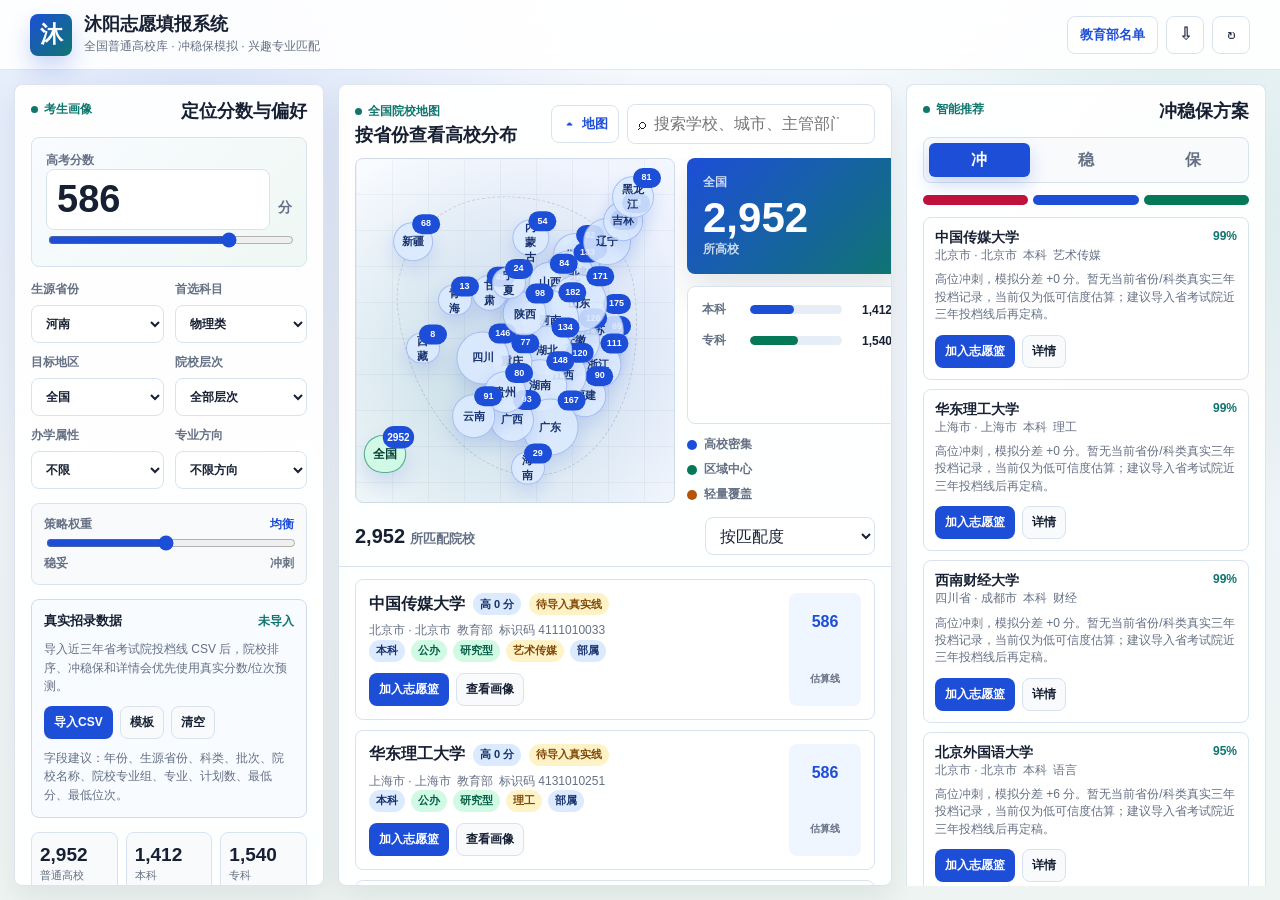
==== commit f4407461: "Update index.html" ====
--- a/index.html
+++ b/index.html
@@ -368,6 +368,75 @@
   line-height: 1.55;
 }
 
+.admission-block {
+  display: grid;
+  gap: 10px;
+  margin-top: 14px;
+  padding: 12px;
+  border: 1px solid #cfdbe9;
+  border-radius: 8px;
+  background: #f8fbff;
+}
+
+.admission-head {
+  display: flex;
+  align-items: center;
+  justify-content: space-between;
+  gap: 10px;
+}
+
+.admission-head span {
+  color: var(--ink);
+  font-size: 13px;
+  font-weight: 850;
+}
+
+.admission-head strong {
+  color: var(--teal);
+  font-size: 12px;
+  font-weight: 850;
+}
+
+.admission-block p,
+.admission-source {
+  margin: 0;
+  color: var(--muted);
+  font-size: 12px;
+  line-height: 1.55;
+}
+
+.admission-actions {
+  display: flex;
+  flex-wrap: wrap;
+  gap: 7px;
+}
+
+.admission-actions input[type="file"] {
+  position: absolute;
+  inline-size: 1px;
+  block-size: 1px;
+  opacity: 0;
+  pointer-events: none;
+}
+
+.upload-button {
+  display: inline-flex;
+  align-items: center;
+  min-height: 32px;
+  border: 1px solid rgba(29, 78, 216, 0.18);
+  border-radius: 8px;
+  color: #ffffff;
+  background: var(--blue);
+  padding: 7px 9px;
+  font-size: 12px;
+  font-weight: 850;
+  cursor: pointer;
+}
+
+.upload-button:hover {
+  background: #173ea8;
+}
+
 .map-panel {
   display: grid;
   grid-template-rows: auto auto auto minmax(260px, 1fr);
@@ -761,6 +830,11 @@
   font-weight: 850;
 }
 
+.score-chip.real {
+  color: var(--green);
+  background: #ecfdf5;
+}
+
 .score-chip small {
   display: block;
   color: var(--muted);
@@ -1094,6 +1168,50 @@
   font-size: 18px;
 }
 
+.history-box {
+  display: grid;
+  gap: 9px;
+  margin: 0 0 16px;
+  padding: 12px;
+  border: 1px solid #cfdbe9;
+  border-radius: 8px;
+  background: #f8fbff;
+}
+
+.history-box.muted {
+  color: var(--muted);
+  background: var(--surface-strong);
+}
+
+.history-box strong {
+  color: var(--ink);
+  font-size: 13px;
+}
+
+.history-box span {
+  color: var(--muted);
+  font-size: 12px;
+}
+
+.history-table {
+  display: grid;
+  gap: 6px;
+}
+
+.history-table div {
+  display: grid;
+  grid-template-columns: 54px 64px 1fr 72px;
+  gap: 8px;
+  align-items: center;
+  color: var(--muted);
+  font-size: 12px;
+}
+
+.history-table div span:first-child {
+  color: var(--ink);
+  font-weight: 850;
+}
+
 .advice-list {
   display: grid;
   gap: 8px;
@@ -1233,6 +1351,14 @@
     grid-auto-flow: column;
     justify-content: center;
     gap: 8px;
+  }
+
+  .history-table div {
+    grid-template-columns: 48px 56px 1fr;
+  }
+
+  .history-table div span:last-child {
+    grid-column: 1 / -1;
   }
 
   .atlas {
@@ -1264,6 +1390,9 @@
   const provinces = data.provinces;
   const number = new Intl.NumberFormat("zh-CN");
   const basketKey = "muyang-gaokao-basket";
+  const admissionKey = "muyang-admission-history-v1";
+  let admissionRecords = loadAdmissionRecords();
+  let admissionIndex = buildAdmissionIndex(admissionRecords);
 
   const $ = (selector, root = document) => root.querySelector(selector);
   const $$ = (selector, root = document) => Array.from(root.querySelectorAll(selector));
@@ -1417,6 +1546,12 @@
     domainFilter: $("#domainFilter"),
     riskRange: $("#riskRange"),
     riskOutput: $("#riskOutput"),
+    admissionFile: $("#admissionFile"),
+    admissionDataStatus: $("#admissionDataStatus"),
+    admissionDataNote: $("#admissionDataNote"),
+    admissionSourceNote: $("#admissionSourceNote"),
+    downloadAdmissionTemplate: $("#downloadAdmissionTemplate"),
+    clearAdmissionData: $("#clearAdmissionData"),
     totalSchools: $("#totalSchools"),
     undergraduateSchools: $("#undergraduateSchools"),
     vocationalSchools: $("#vocationalSchools"),
@@ -1521,6 +1656,10 @@
       renderAll();
     });
 
+    selectors.admissionFile.addEventListener("change", handleAdmissionFile);
+    selectors.downloadAdmissionTemplate.addEventListener("click", downloadAdmissionTemplate);
+    selectors.clearAdmissionData.addEventListener("click", clearAdmissionData);
+
     selectors.searchInput.addEventListener("input", (event) => {
       state.search = event.target.value.trim();
       renderSchoolList();
@@ -1562,6 +1701,7 @@
 
   function renderAll() {
     renderRiskLabel();
+    renderAdmissionStatus();
     renderProvinceSummary();
     renderSchoolList();
     renderRecommendations();
@@ -1575,6 +1715,64 @@
     if (state.risk < 34) label = "稳妥优先";
     if (state.risk > 66) label = "冲刺优先";
     selectors.riskOutput.value = label;
+  }
+
+  function renderAdmissionStatus() {
+    const scoped = admissionRecords.filter((record) => isCurrentAdmissionScope(record));
+    const years = Array.from(new Set(scoped.map((record) => record.year))).sort((a, b) => a - b);
+    selectors.admissionDataStatus.textContent = admissionRecords.length ? `${number.format(scoped.length)}/${number.format(admissionRecords.length)} 条` : "未导入";
+    selectors.admissionDataNote.textContent = admissionRecords.length
+      ? `当前 ${state.homeProvince}${state.subject} 可用 ${number.format(scoped.length)} 条记录，覆盖 ${years.length ? years.join("、") : "暂无匹配年份"}。`
+      : "导入近三年省考试院投档线 CSV 后，院校排序、冲稳保和详情会优先使用真实分数/位次预测。";
+    selectors.admissionSourceNote.textContent = admissionRecords.length
+      ? "预测按院校名称匹配；若同校多专业组，先取同年最低投档线作为院校入口线，详情中仍提示核对专业组。"
+      : "字段建议：年份、生源省份、科类、批次、院校名称、院校专业组、专业、计划数、最低分、最低位次。";
+  }
+
+  async function handleAdmissionFile(event) {
+    const file = event.target.files?.[0];
+    if (!file) return;
+    try {
+      const text = await file.text();
+      const imported = parseAdmissionCsv(text);
+      if (!imported.length) {
+        showToast("没有识别到有效招录记录");
+        return;
+      }
+      admissionRecords = mergeAdmissionRecords(admissionRecords, imported);
+      admissionIndex = buildAdmissionIndex(admissionRecords);
+      saveAdmissionRecords();
+      renderAll();
+      showToast(`已导入 ${number.format(imported.length)} 条招录记录`);
+    } catch (error) {
+      showToast(error.message || "导入失败");
+    } finally {
+      event.target.value = "";
+    }
+  }
+
+  function clearAdmissionData() {
+    admissionRecords = [];
+    admissionIndex = buildAdmissionIndex(admissionRecords);
+    localStorage.removeItem(admissionKey);
+    renderAll();
+    showToast("已清空招录数据");
+  }
+
+  function downloadAdmissionTemplate() {
+    const lines = [
+      "年份,生源省份,科类,批次,院校名称,院校专业组,专业,计划数,最低分,最低位次",
+      "2025,河南省,物理,普通本科批,示例大学,001,计算机类,12,586,42000",
+      "2024,河南省,理科,本科一批,示例大学,,计算机类,10,579,43800",
+      "2023,河南省,理科,本科一批,示例大学,,计算机类,9,574,45200",
+    ];
+    const blob = new Blob([`\ufeff${lines.join("\n")}`], { type: "text/csv;charset=utf-8" });
+    const url = URL.createObjectURL(blob);
+    const anchor = document.createElement("a");
+    anchor.href = url;
+    anchor.download = "招录数据模板.csv";
+    anchor.click();
+    URL.revokeObjectURL(url);
   }
 
   function setMapCollapsed(collapsed) {
@@ -1656,6 +1854,239 @@
     };
   }
 
+  function parseAdmissionCsv(text) {
+    const rows = parseCsv(text.replace(/^\ufeff/, "")).filter((row) => row.some((cell) => cell.trim()));
+    if (rows.length < 2) return [];
+    const headers = rows[0].map(normalizeAdmissionHeader);
+    return rows.slice(1).map((row) => {
+      const record = {};
+      headers.forEach((key, index) => {
+        if (!key) return;
+        record[key] = (row[index] || "").trim();
+      });
+      const normalized = {
+        year: Number(record.year),
+        province: record.province || state.homeProvince,
+        subject: record.subject || state.subject,
+        batch: record.batch || "",
+        school: record.school || "",
+        group: record.group || "",
+        major: record.major || "",
+        plan: numberValue(record.plan),
+        minScore: numberValue(record.minScore),
+        minRank: numberValue(record.minRank),
+      };
+      if (!normalized.year || !normalized.school || !normalized.minScore) return null;
+      return normalized;
+    }).filter(Boolean);
+  }
+
+  function parseCsv(text) {
+    const rows = [];
+    let row = [];
+    let cell = "";
+    let quoted = false;
+    for (let index = 0; index < text.length; index += 1) {
+      const char = text[index];
+      const next = text[index + 1];
+      if (char === '"' && quoted && next === '"') {
+        cell += '"';
+        index += 1;
+      } else if (char === '"') {
+        quoted = !quoted;
+      } else if (char === "," && !quoted) {
+        row.push(cell);
+        cell = "";
+      } else if ((char === "\n" || char === "\r") && !quoted) {
+        if (char === "\r" && next === "\n") index += 1;
+        row.push(cell);
+        rows.push(row);
+        row = [];
+        cell = "";
+      } else {
+        cell += char;
+      }
+    }
+    if (cell || row.length) {
+      row.push(cell);
+      rows.push(row);
+    }
+    return rows;
+  }
+
+  function normalizeAdmissionHeader(header) {
+    const key = String(header).trim().replace(/\s/g, "");
+    const lower = key.toLowerCase();
+    const aliases = ["year", "province", "subject", "batch", "school", "group", "major", "plan", "minscore", "minrank"];
+    if (aliases.includes(lower)) return lower === "minscore" ? "minScore" : lower === "minrank" ? "minRank" : lower;
+    const map = {
+      年份: "year",
+      年: "year",
+      生源省份: "province",
+      省份: "province",
+      考生省份: "province",
+      科类: "subject",
+      首选科目: "subject",
+      选科: "subject",
+      批次: "batch",
+      录取批次: "batch",
+      院校名称: "school",
+      学校名称: "school",
+      院校: "school",
+      学校: "school",
+      院校专业组: "group",
+      专业组: "group",
+      专业组代码: "group",
+      专业名称: "major",
+      专业: "major",
+      招生计划: "plan",
+      计划数: "plan",
+      计划: "plan",
+      最低分: "minScore",
+      投档最低分: "minScore",
+      录取最低分: "minScore",
+      最低投档分: "minScore",
+      最低位次: "minRank",
+      投档最低位次: "minRank",
+      录取最低位次: "minRank",
+      位次: "minRank",
+    };
+    return map[key] || "";
+  }
+
+  function mergeAdmissionRecords(current, imported) {
+    const map = new Map();
+    [...current, ...imported].forEach((record) => {
+      const key = [
+        record.year,
+        compactProvince(record.province),
+        normalizeSubjectGroup(record.subject),
+        cleanSchoolName(record.school),
+        record.group || "",
+        record.major || "",
+      ].join("|");
+      map.set(key, record);
+    });
+    return Array.from(map.values()).sort((a, b) => b.year - a.year || a.school.localeCompare(b.school, "zh-CN"));
+  }
+
+  function buildAdmissionIndex(records) {
+    const index = new Map();
+    records.forEach((record) => {
+      const key = admissionScopeKey(record.province, record.subject, record.school);
+      if (!index.has(key)) index.set(key, []);
+      index.get(key).push(record);
+    });
+    index.forEach((items) => items.sort((a, b) => b.year - a.year || a.minScore - b.minScore));
+    return index;
+  }
+
+  function admissionPrediction(school) {
+    const history = admissionHistoryForSchool(school);
+    if (!history.length) {
+      return {
+        source: "model",
+        label: "估算线",
+        confidence: "低",
+        score: modelScore(school),
+        rank: school.rankLine,
+        history: [],
+        note: "暂无当前省份/科类真实三年投档记录，使用院校库和偏好模型估算。",
+      };
+    }
+
+    const yearly = aggregateAdmissionYears(history).slice(0, 3).sort((a, b) => a.year - b.year);
+    const scoreWeights = yearly.length === 1 ? [1] : yearly.length === 2 ? [0.38, 0.62] : [0.2, 0.3, 0.5];
+    const weightedScore = weightedAverage(yearly.map((item) => item.minScore), scoreWeights);
+    const rankItems = yearly.filter((item) => item.minRank);
+    const rankWeights = scoreWeights.slice(-rankItems.length);
+    const weightedRank = rankItems.length ? weightedAverage(rankItems.map((item) => item.minRank), rankWeights) : 0;
+    const recent = yearly[yearly.length - 1];
+    const previous = yearly[yearly.length - 2];
+    const scoreTrend = previous ? recent.minScore - previous.minScore : 0;
+    const rankTrend = previous && recent.minRank && previous.minRank ? recent.minRank - previous.minRank : 0;
+    const planAdjust = previous && recent.plan && previous.plan ? clamp(Math.log(recent.plan / previous.plan) * -5, -8, 8) : 0;
+    const volatility = standardDeviation(yearly.map((item) => item.minScore));
+    const score = clamp(Math.round(weightedScore + scoreTrend * 0.35 + planAdjust), 120, 750);
+    const rank = weightedRank ? Math.max(1, Math.round(weightedRank + rankTrend * 0.2)) : school.rankLine;
+    const confidenceScore = clamp(42 + yearly.length * 14 + (rankItems.length >= 2 ? 10 : 0) - volatility * 2, 35, 94);
+    const confidence = confidenceScore >= 78 ? "高" : confidenceScore >= 58 ? "中" : "低";
+    return {
+      source: "real",
+      label: "预测线",
+      confidence,
+      score,
+      rank,
+      history: yearly,
+      note: `基于${yearly.map((item) => item.year).join("、")}年${state.homeProvince}${state.subject}真实投档记录，结合趋势、计划变化和波动度预测。`,
+    };
+  }
+
+  function aggregateAdmissionYears(records) {
+    const map = new Map();
+    records.forEach((record) => {
+      const current = map.get(record.year);
+      if (!current || record.minScore < current.minScore) {
+        map.set(record.year, { ...record });
+      } else if (current && record.plan) {
+        current.plan = (current.plan || 0) + record.plan;
+      }
+    });
+    return Array.from(map.values()).sort((a, b) => b.year - a.year);
+  }
+
+  function admissionHistoryForSchool(school) {
+    const key = admissionScopeKey(state.homeProvince, state.subject, school.name);
+    return admissionIndex.get(key) || [];
+  }
+
+  function admissionScopeKey(province, subject, schoolName) {
+    return `${compactProvince(province)}|${normalizeSubjectGroup(subject)}|${cleanSchoolName(schoolName)}`;
+  }
+
+  function isCurrentAdmissionScope(record) {
+    return compactProvince(record.province) === compactProvince(state.homeProvince) && normalizeSubjectGroup(record.subject) === normalizeSubjectGroup(state.subject);
+  }
+
+  function compactProvince(value) {
+    return String(value || "")
+      .replace(/壮族自治区|回族自治区|维吾尔自治区|自治区|特别行政区|省|市/g, "")
+      .trim();
+  }
+
+  function normalizeSubjectGroup(value) {
+    const text = String(value || "").trim();
+    if (text.includes("物理") || text.includes("理科") || text === "理") return "物理";
+    if (text.includes("历史") || text.includes("文科") || text === "文") return "历史";
+    if (text.includes("综合") || text.includes("不限")) return "综合";
+    return text;
+  }
+
+  function cleanSchoolName(value) {
+    return String(value || "")
+      .replace(/[（(].*?[）)]/g, "")
+      .replace(/\s/g, "")
+      .trim();
+  }
+
+  function numberValue(value) {
+    const text = String(value || "").replace(/[,，\s]/g, "");
+    const match = text.match(/\d+(\.\d+)?/);
+    return match ? Number(match[0]) : 0;
+  }
+
+  function weightedAverage(values, weights) {
+    const totalWeight = weights.reduce((sum, item) => sum + item, 0) || 1;
+    return values.reduce((sum, item, index) => sum + item * (weights[index] || 0), 0) / totalWeight;
+  }
+
+  function standardDeviation(values) {
+    if (values.length < 2) return 0;
+    const average = values.reduce((sum, item) => sum + item, 0) / values.length;
+    const variance = values.reduce((sum, item) => sum + Math.pow(item - average, 2), 0) / values.length;
+    return Math.sqrt(variance);
+  }
+
   function renderSchoolList() {
     const filtered = filteredSchools().map(withFit);
     sortSchools(filtered);
@@ -1671,15 +2102,18 @@
   }
 
   function renderSchoolCard(school) {
-    const gap = Math.round(state.score - adjustedScore(school));
+    const prediction = admissionPrediction(school);
+    const gap = Math.round(state.score - prediction.score);
     const gapText = gap >= 0 ? `高 ${gap} 分` : `低 ${Math.abs(gap)} 分`;
     const typeClass = gap < 0 ? "rose" : gap < 30 ? "blue" : "green";
+    const sourceClass = prediction.source === "real" ? "green" : "amber";
     return `
       <article class="school-card">
         <div class="school-main">
           <div class="school-name">
             <button type="button" data-action="detail" data-id="${school.id}">${escapeHtml(school.name)}</button>
             <span class="pill ${typeClass}">${gapText}</span>
+            <span class="pill ${sourceClass}">${prediction.source === "real" ? `真实数据·${prediction.confidence}` : "待导入真实线"}</span>
           </div>
           <div class="school-meta">
             <span>${school.province} · ${school.city}</span>
@@ -1692,9 +2126,9 @@
             <button class="mini-button" type="button" data-action="detail" data-id="${school.id}">查看画像</button>
           </div>
         </div>
-        <div class="score-chip">
-          <span>${Math.round(adjustedScore(school))}</span>
-          <small>模拟线</small>
+        <div class="score-chip ${prediction.source === "real" ? "real" : ""}">
+          <span>${Math.round(prediction.score)}</span>
+          <small>${prediction.label}</small>
         </div>
       </article>
     `;
@@ -1718,7 +2152,8 @@
 
     selectors.recommendList.innerHTML = current
       .map((school) => {
-        const gap = Math.round(state.score - adjustedScore(school));
+        const prediction = admissionPrediction(school);
+        const gap = Math.round(state.score - prediction.score);
         const confidence = confidenceLabel(state.plan, gap);
         return `
           <article class="recommend-card">
@@ -1731,7 +2166,7 @@
               <span>${school.level}</span>
               <span>${school.domains.slice(0, 2).join(" / ")}</span>
             </div>
-            <p>${confidence}。建议同时核对目标省近三年位次、招生计划和专业组限制。</p>
+            <p>${confidence}。${predictionBrief(prediction)}</p>
             <div class="card-actions">
               <button class="mini-button primary" type="button" data-action="add" data-id="${school.id}">加入志愿篮</button>
               <button class="mini-button" type="button" data-action="detail" data-id="${school.id}">详情</button>
@@ -1952,7 +2387,7 @@
         <div class="basket-item">
           <div>
             <strong>${index + 1}. ${escapeHtml(school.name)}</strong>
-            <span>${school.province} · ${school.level} · 模拟线 ${Math.round(adjustedScore(school))}</span>
+            <span>${school.province} · ${school.level} · ${admissionPrediction(school).label} ${Math.round(adjustedScore(school))}</span>
           </div>
           <button type="button" data-action="remove" data-id="${school.id}" aria-label="移除 ${escapeHtml(school.name)}">×</button>
         </div>
@@ -1976,14 +2411,17 @@
   }
 
   function withFit(school) {
-    const gap = state.score - adjustedScore(school);
+    const prediction = admissionPrediction(school);
+    const gap = state.score - prediction.score;
     const domainScore = state.domain !== "全部" && school.domains.includes(state.domain) ? 10 : 0;
     const homeScore = school.province === state.homeProvince ? 5 : 0;
     const ownershipScore = school.ownership === "公办" ? 2 : 0;
+    const dataScore = prediction.source === "real" ? 6 : 0;
     const scoreFit = 100 - Math.min(70, Math.abs(gap) * 1.25);
     return {
       ...school,
-      fit: clamp(Math.round(scoreFit + domainScore + homeScore + ownershipScore), 1, 99),
+      prediction,
+      fit: clamp(Math.round(scoreFit + domainScore + homeScore + ownershipScore + dataScore), 1, 99),
     };
   }
 
@@ -2000,6 +2438,10 @@
   }
 
   function adjustedScore(school) {
+    return admissionPrediction(school).score;
+  }
+
+  function modelScore(school) {
     let score = school.scoreLine;
     const domains = school.domains;
     if (["物理", "理科"].includes(state.subject)) {
@@ -2013,6 +2455,41 @@
     return score;
   }
 
+  function predictionBrief(prediction) {
+    if (prediction.source === "real") {
+      const note = prediction.note.replace(/[，,。；;]+$/, "");
+      const rank = prediction.rank ? `，预测位次约 ${number.format(prediction.rank)}` : "";
+      return `${note}${rank}，可信度${prediction.confidence}；仍需核对专业组、招生计划和选科限制。`;
+    }
+    return "暂无当前省份/科类真实三年投档记录，当前仅为低可信度估算；建议导入省考试院近三年投档线后再定稿。";
+  }
+
+  function renderAdmissionHistory(prediction) {
+    if (prediction.source !== "real" || !prediction.history.length) {
+      return `
+        <div class="history-box muted">
+          <strong>真实招录记录</strong>
+          <span>当前省份和科类暂无该校近三年记录，建议导入官方投档线 CSV。</span>
+        </div>
+      `;
+    }
+    return `
+      <div class="history-box">
+        <strong>近三年投档记录</strong>
+        <div class="history-table">
+          ${prediction.history.map((item) => `
+            <div>
+              <span>${item.year}</span>
+              <span>${item.minScore}分</span>
+              <span>${item.minRank ? number.format(item.minRank) : "无位次"}</span>
+              <span>${item.plan ? `${item.plan}人` : "计划待核"}</span>
+            </div>
+          `).join("")}
+        </div>
+      </div>
+    `;
+  }
+
   function confidenceLabel(plan, gap) {
     if (plan === "rush") return gap < 0 ? `冲刺项，模拟分差 ${gap} 分` : `高位冲刺，模拟分差 +${gap} 分`;
     if (plan === "steady") return `稳妥项，模拟分差 +${gap} 分`;
@@ -2060,7 +2537,8 @@
   function showDetail(id) {
     const school = schools.find((item) => item.id === id);
     if (!school) return;
-    const gap = Math.round(state.score - adjustedScore(school));
+    const prediction = admissionPrediction(school);
+    const gap = Math.round(state.score - prediction.score);
     const relation = gap >= 35 ? "可作为保底或后段稳妥项" : gap >= 8 ? "适合放在稳妥梯队" : gap >= -25 ? "适合放在冲刺梯队" : "当前分差偏大，建议谨慎冲刺";
     const majorNames = buildMajorRecommendations()
       .filter((major) => major.domains.some((domain) => school.domains.includes(domain)))
@@ -2078,14 +2556,16 @@
         </div>
         <div class="school-tags">${school.tags.map(tagPill).join("")}</div>
         <div class="dialog-stats">
-          <div><span>模拟线</span><strong>${Math.round(adjustedScore(school))}</strong></div>
-          <div><span>模拟位次</span><strong>${number.format(school.rankLine)}</strong></div>
+          <div><span>${prediction.label}</span><strong>${Math.round(prediction.score)}</strong></div>
+          <div><span>预测位次</span><strong>${number.format(prediction.rank)}</strong></div>
           <div><span>分差</span><strong>${gap >= 0 ? "+" : ""}${gap}</strong></div>
         </div>
+        ${renderAdmissionHistory(prediction)}
         <ul class="advice-list">
           <li>${relation}，并结合专业组、选科要求、招生计划变化重新校验。</li>
+          <li>${escapeHtml(predictionBrief(prediction))}</li>
           <li>当前画像可优先查看 ${escapeHtml(majorNames || school.domains.join("、"))}，并比较培养方向、转专业政策和所在校区。</li>
-          <li>院校名单来自教育部，录取概率与分数为演示模型，不替代各省考试院正式投档数据。</li>
+          <li>院校名单来自教育部；预测不替代各省考试院正式投档数据和当年招生章程。</li>
         </ul>
         <div class="card-actions">
           <button class="mini-button primary" type="button" data-action="add" data-id="${school.id}">加入志愿篮</button>
@@ -2118,11 +2598,12 @@
       "",
       "院校方案：",
       ...list.map((school, index) => {
-        const gap = Math.round(state.score - adjustedScore(school));
-        return `${index + 1}. ${school.name}｜${school.province}${school.city}｜${school.level}｜${school.domains.join("/")}｜模拟线 ${Math.round(adjustedScore(school))}｜分差 ${gap >= 0 ? "+" : ""}${gap}`;
+        const prediction = admissionPrediction(school);
+        const gap = Math.round(state.score - prediction.score);
+        return `${index + 1}. ${school.name}｜${school.province}${school.city}｜${school.level}｜${school.domains.join("/")}｜${prediction.label} ${Math.round(prediction.score)}｜预测位次 ${number.format(prediction.rank)}｜可信度 ${prediction.confidence}｜分差 ${gap >= 0 ? "+" : ""}${gap}`;
       }),
       "",
-      "提示：模拟线和推荐仅用于产品演示，正式填报需核对本省考试院公布的招生计划、投档线和选科要求。",
+      "提示：真实预测依赖导入的省考试院投档线；缺失真实数据的院校仅为低可信度估算，正式填报需核对本省考试院招生计划、投档线和选科要求。",
     ];
     const blob = new Blob([lines.join("\n")], { type: "text/plain;charset=utf-8" });
     const url = URL.createObjectURL(blob);
@@ -2175,6 +2656,23 @@
 
   function saveBasket() {
     localStorage.setItem(basketKey, JSON.stringify(state.basket));
+  }
+
+  function loadAdmissionRecords() {
+    try {
+      const saved = JSON.parse(localStorage.getItem(admissionKey) || "[]");
+      return Array.isArray(saved) ? saved.filter((record) => record && record.year && record.school && record.minScore) : [];
+    } catch {
+      return [];
+    }
+  }
+
+  function saveAdmissionRecords() {
+    try {
+      localStorage.setItem(admissionKey, JSON.stringify(admissionRecords));
+    } catch {
+      showToast("数据量较大，浏览器本地存储已满");
+    }
   }
 
   function showToast(message) {
@@ -2299,6 +2797,21 @@
         </div>
       </div>
 
+      <div class="admission-block">
+        <div class="admission-head">
+          <span>真实招录数据</span>
+          <strong id="admissionDataStatus">未导入</strong>
+        </div>
+        <p id="admissionDataNote">导入近三年省考试院投档线 CSV 后，院校排序、冲稳保和详情会优先使用真实分数/位次预测。</p>
+        <div class="admission-actions">
+          <label class="upload-button" for="admissionFile">导入CSV</label>
+          <input id="admissionFile" type="file" accept=".csv,text/csv">
+          <button class="mini-button" id="downloadAdmissionTemplate" type="button">模板</button>
+          <button class="mini-button" id="clearAdmissionData" type="button">清空</button>
+        </div>
+        <div class="admission-source" id="admissionSourceNote"></div>
+      </div>
+
       <div class="quick-stats" aria-label="数据概览">
         <div>
           <strong id="totalSchools">2952</strong>
@@ -2370,8 +2883,8 @@
         </div>
         <select id="sortSelect" aria-label="排序">
           <option value="fit">按匹配度</option>
-          <option value="scoreDesc">模拟分从高到低</option>
-          <option value="scoreAsc">模拟分从低到高</option>
+          <option value="scoreDesc">预测分从高到低</option>
+          <option value="scoreAsc">预测分从低到高</option>
           <option value="name">按学校名称</option>
         </select>
       </div>
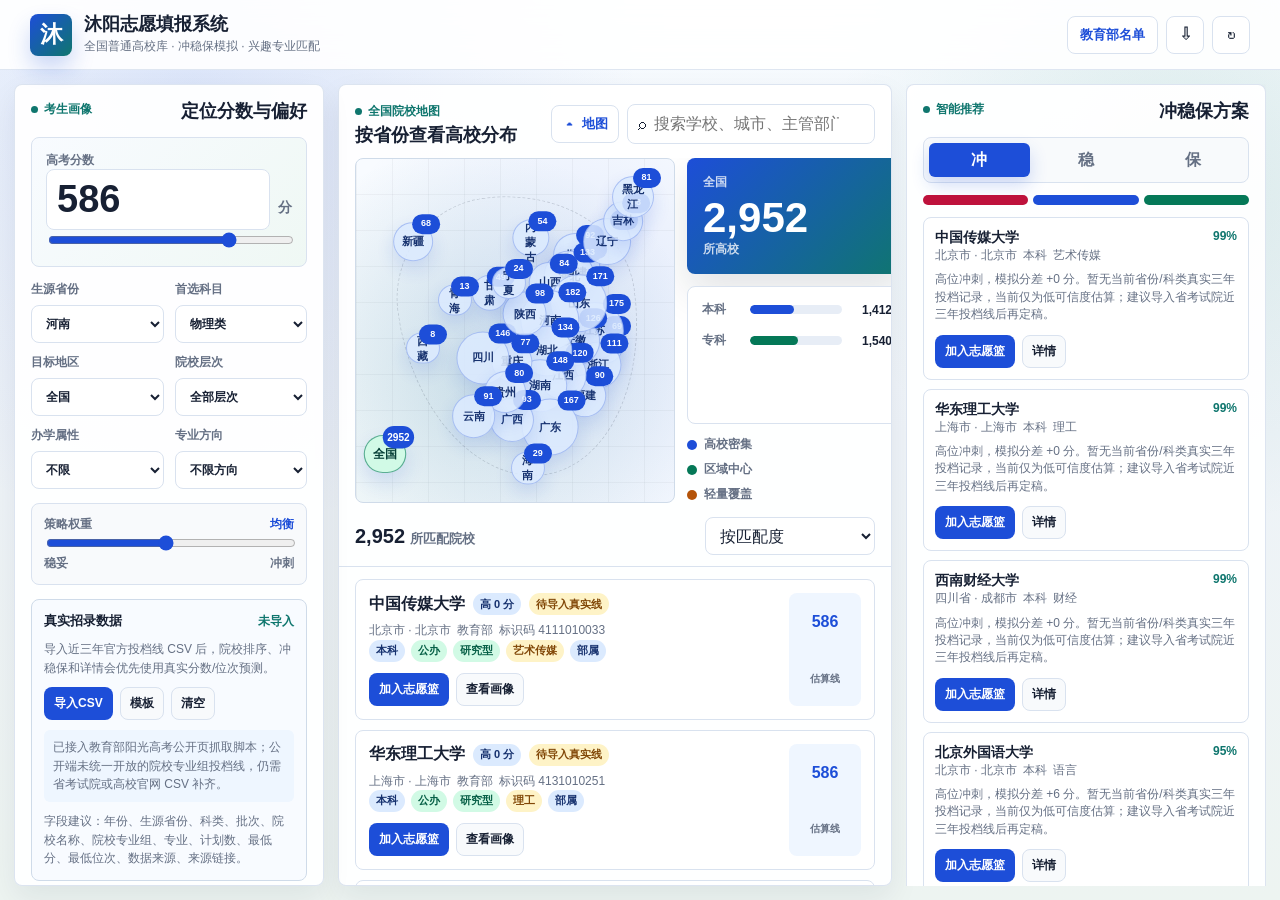
==== commit 5a78dbe3: "Enhance admissions prediction data support" ====
--- a/index.html
+++ b/index.html
@@ -398,11 +398,19 @@
 }
 
 .admission-block p,
+.admission-official,
 .admission-source {
   margin: 0;
   color: var(--muted);
   font-size: 12px;
   line-height: 1.55;
+}
+
+.admission-official {
+  padding: 8px 9px;
+  border-radius: 6px;
+  color: #36506b;
+  background: #eef6ff;
 }
 
 .admission-actions {
@@ -1200,7 +1208,7 @@
 
 .history-table div {
   display: grid;
-  grid-template-columns: 54px 64px 1fr 72px;
+  grid-template-columns: 50px 56px 1fr 64px minmax(76px, 1fr);
   gap: 8px;
   align-items: center;
   color: var(--muted);
@@ -1210,6 +1218,15 @@
 .history-table div span:first-child {
   color: var(--ink);
   font-weight: 850;
+}
+
+.history-table a {
+  color: var(--blue);
+  text-decoration: none;
+}
+
+.history-table a:hover {
+  text-decoration: underline;
 }
 
 .advice-list {
@@ -1723,10 +1740,10 @@
     selectors.admissionDataStatus.textContent = admissionRecords.length ? `${number.format(scoped.length)}/${number.format(admissionRecords.length)} 条` : "未导入";
     selectors.admissionDataNote.textContent = admissionRecords.length
       ? `当前 ${state.homeProvince}${state.subject} 可用 ${number.format(scoped.length)} 条记录，覆盖 ${years.length ? years.join("、") : "暂无匹配年份"}。`
-      : "导入近三年省考试院投档线 CSV 后，院校排序、冲稳保和详情会优先使用真实分数/位次预测。";
+      : "导入近三年官方投档线 CSV 后，院校排序、冲稳保和详情会优先使用真实分数/位次预测。";
     selectors.admissionSourceNote.textContent = admissionRecords.length
       ? "预测按院校名称匹配；若同校多专业组，先取同年最低投档线作为院校入口线，详情中仍提示核对专业组。"
-      : "字段建议：年份、生源省份、科类、批次、院校名称、院校专业组、专业、计划数、最低分、最低位次。";
+      : "字段建议：年份、生源省份、科类、批次、院校名称、院校专业组、专业、计划数、最低分、最低位次、数据来源、来源链接。";
   }
 
   async function handleAdmissionFile(event) {
@@ -1761,10 +1778,10 @@
 
   function downloadAdmissionTemplate() {
     const lines = [
-      "年份,生源省份,科类,批次,院校名称,院校专业组,专业,计划数,最低分,最低位次",
-      "2025,河南省,物理,普通本科批,示例大学,001,计算机类,12,586,42000",
-      "2024,河南省,理科,本科一批,示例大学,,计算机类,10,579,43800",
-      "2023,河南省,理科,本科一批,示例大学,,计算机类,9,574,45200",
+      "年份,生源省份,科类,批次,院校名称,院校专业组,专业,计划数,最低分,最低位次,数据来源,来源链接",
+      "2025,河南省,物理,普通本科批,示例大学,001,计算机类,12,586,42000,河南省教育考试院,https://example.gov.cn/admission-2025",
+      "2024,河南省,理科,本科一批,示例大学,,计算机类,10,579,43800,阳光高考公开页,https://gaokao.chsi.com.cn/",
+      "2023,河南省,理科,本科一批,示例大学,,计算机类,9,574,45200,高校招生网,https://example.edu.cn/admit",
     ];
     const blob = new Blob([`\ufeff${lines.join("\n")}`], { type: "text/csv;charset=utf-8" });
     const url = URL.createObjectURL(blob);
@@ -1875,6 +1892,8 @@
         plan: numberValue(record.plan),
         minScore: numberValue(record.minScore),
         minRank: numberValue(record.minRank),
+        source: record.source || "",
+        sourceUrl: record.sourceUrl || "",
       };
       if (!normalized.year || !normalized.school || !normalized.minScore) return null;
       return normalized;
@@ -1917,8 +1936,13 @@
   function normalizeAdmissionHeader(header) {
     const key = String(header).trim().replace(/\s/g, "");
     const lower = key.toLowerCase();
-    const aliases = ["year", "province", "subject", "batch", "school", "group", "major", "plan", "minscore", "minrank"];
-    if (aliases.includes(lower)) return lower === "minscore" ? "minScore" : lower === "minrank" ? "minRank" : lower;
+    const aliases = ["year", "province", "subject", "batch", "school", "group", "major", "plan", "minscore", "minrank", "source", "sourceurl"];
+    if (aliases.includes(lower)) {
+      if (lower === "minscore") return "minScore";
+      if (lower === "minrank") return "minRank";
+      if (lower === "sourceurl") return "sourceUrl";
+      return lower;
+    }
     const map = {
       年份: "year",
       年: "year",
@@ -1950,6 +1974,12 @@
       投档最低位次: "minRank",
       录取最低位次: "minRank",
       位次: "minRank",
+      数据来源: "source",
+      来源: "source",
+      来源名称: "source",
+      来源链接: "sourceUrl",
+      数据链接: "sourceUrl",
+      原文链接: "sourceUrl",
     };
     return map[key] || "";
   }
@@ -1964,6 +1994,7 @@
         cleanSchoolName(record.school),
         record.group || "",
         record.major || "",
+        record.sourceUrl || "",
       ].join("|");
       map.set(key, record);
     });
@@ -2483,11 +2514,18 @@
               <span>${item.minScore}分</span>
               <span>${item.minRank ? number.format(item.minRank) : "无位次"}</span>
               <span>${item.plan ? `${item.plan}人` : "计划待核"}</span>
+              <span>${sourceLink(item)}</span>
             </div>
           `).join("")}
         </div>
       </div>
     `;
+  }
+
+  function sourceLink(item) {
+    const label = escapeHtml(item.source || "来源待核");
+    if (!item.sourceUrl) return label;
+    return `<a href="${escapeHtml(item.sourceUrl)}" target="_blank" rel="noopener">${label}</a>`;
   }
 
   function confidenceLabel(plan, gap) {
@@ -2802,13 +2840,14 @@
           <span>真实招录数据</span>
           <strong id="admissionDataStatus">未导入</strong>
         </div>
-        <p id="admissionDataNote">导入近三年省考试院投档线 CSV 后，院校排序、冲稳保和详情会优先使用真实分数/位次预测。</p>
+        <p id="admissionDataNote">导入近三年官方投档线 CSV 后，院校排序、冲稳保和详情会优先使用真实分数/位次预测。</p>
         <div class="admission-actions">
           <label class="upload-button" for="admissionFile">导入CSV</label>
           <input id="admissionFile" type="file" accept=".csv,text/csv">
           <button class="mini-button" id="downloadAdmissionTemplate" type="button">模板</button>
           <button class="mini-button" id="clearAdmissionData" type="button">清空</button>
         </div>
+        <p class="admission-official">已接入教育部阳光高考公开页抓取脚本；公开端未统一开放的院校专业组投档线，仍需省考试院或高校官网 CSV 补齐。</p>
         <div class="admission-source" id="admissionSourceNote"></div>
       </div>
 
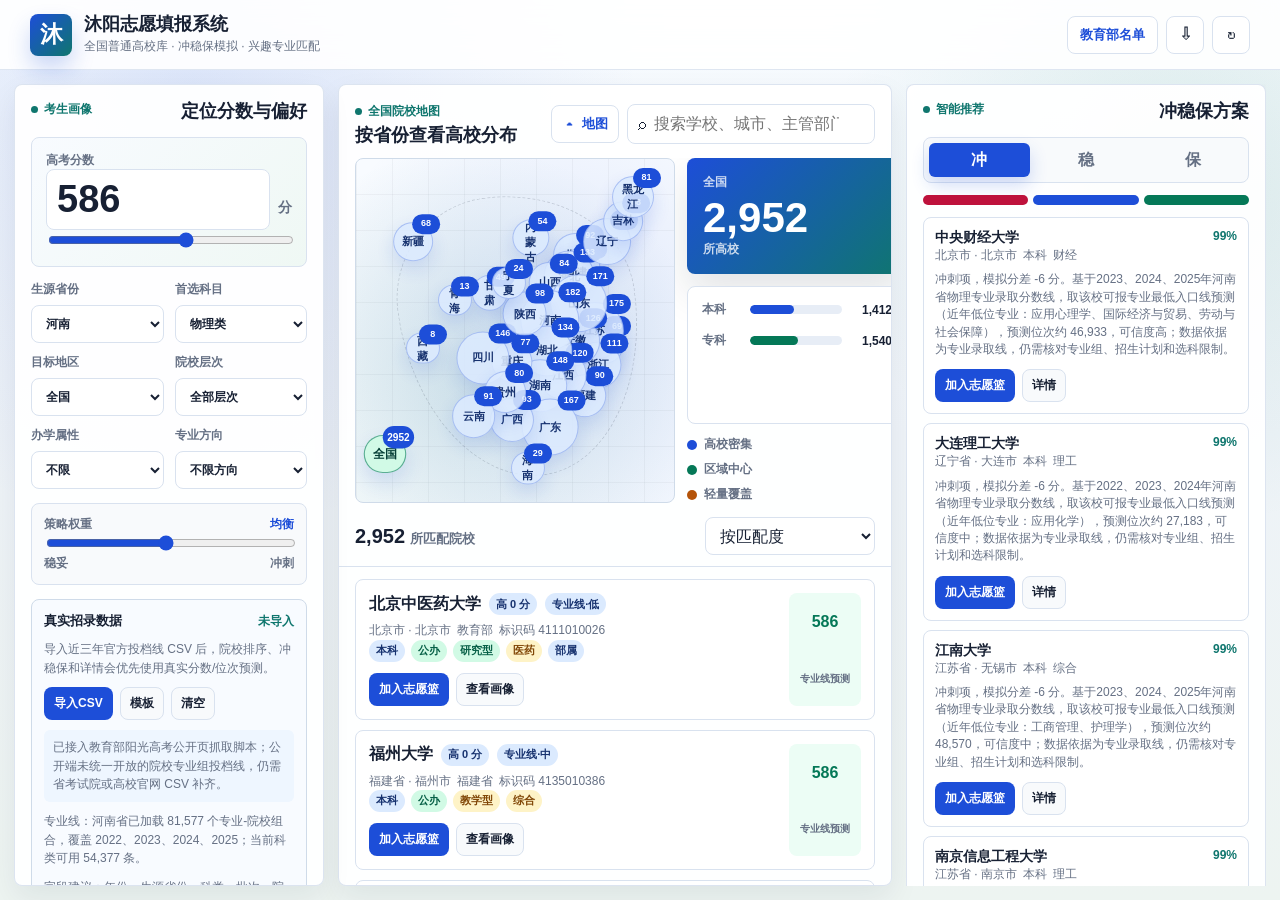
==== commit f6bb9081: "Add major-level score recommendations" ====
--- a/index.html
+++ b/index.html
@@ -1023,6 +1023,33 @@
   line-height: 1.45;
 }
 
+.major-evidence {
+  display: grid;
+  gap: 7px;
+  margin-top: 9px;
+  padding: 8px;
+  border-radius: 8px;
+  color: #345;
+  background: var(--surface-strong);
+  font-size: 12px;
+  line-height: 1.45;
+}
+
+.major-evidence-row {
+  display: grid;
+  gap: 2px;
+}
+
+.major-evidence-row strong {
+  color: var(--ink);
+  font-size: 12px;
+}
+
+.major-evidence-row span,
+.major-evidence-row small {
+  color: var(--muted);
+}
+
 .riasec-grid {
   display: grid;
   gap: 10px;
@@ -1227,6 +1254,88 @@
 
 .history-table a:hover {
   text-decoration: underline;
+}
+
+.program-score-box {
+  display: grid;
+  gap: 10px;
+  margin: 0 0 16px;
+  padding: 12px;
+  border: 1px solid #cfdbe9;
+  border-radius: 8px;
+  background: #fbfdff;
+}
+
+.program-score-head {
+  display: flex;
+  align-items: center;
+  justify-content: space-between;
+  gap: 10px;
+}
+
+.program-score-head strong {
+  font-size: 13px;
+}
+
+.program-score-head span {
+  color: var(--muted);
+  font-size: 12px;
+  font-weight: 800;
+}
+
+.program-score-list {
+  display: grid;
+  gap: 8px;
+}
+
+.program-score-item {
+  display: grid;
+  grid-template-columns: minmax(0, 1fr) 72px;
+  gap: 10px;
+  align-items: center;
+  padding: 10px;
+  border: 1px solid var(--line);
+  border-radius: 8px;
+  background: #ffffff;
+}
+
+.program-score-item strong,
+.program-score-item span,
+.program-score-item small {
+  display: block;
+}
+
+.program-score-item > div:first-child {
+  min-width: 0;
+}
+
+.program-score-item > div:first-child strong {
+  overflow-wrap: anywhere;
+  font-size: 13px;
+}
+
+.program-score-item span,
+.program-score-item small {
+  margin-top: 3px;
+  color: var(--muted);
+  font-size: 12px;
+  line-height: 1.4;
+}
+
+.program-score-value {
+  display: grid;
+  justify-items: end;
+}
+
+.program-score-value strong {
+  color: var(--teal);
+  font-size: 19px;
+}
+
+.program-score-value span {
+  color: var(--muted);
+  font-size: 12px;
+  font-weight: 850;
 }
 
 .advice-list {
@@ -1378,6 +1487,16 @@
     grid-column: 1 / -1;
   }
 
+  .program-score-item {
+    grid-template-columns: 1fr;
+  }
+
+  .program-score-value {
+    grid-auto-flow: column;
+    justify-content: space-between;
+    justify-items: start;
+  }
+
   .atlas {
     padding-left: 12px;
     padding-right: 12px;
@@ -1410,6 +1529,22 @@
   const admissionKey = "muyang-admission-history-v1";
   let admissionRecords = loadAdmissionRecords();
   let admissionIndex = buildAdmissionIndex(admissionRecords);
+  const majorScoreBasePath = "data/major-scores/";
+  const subjectLabels = ["物理", "历史", "综合"];
+  const levelLabels = ["本科", "专科"];
+  const majorScoreState = {
+    manifest: null,
+    province: "",
+    loading: false,
+    error: "",
+    data: null,
+    records: [],
+    bySchool: new Map(),
+    cache: new Map(),
+    schoolHistoryCache: new Map(),
+  };
+  let majorScoreLoadToken = 0;
+  const majorMetaCache = new Map();
 
   const $ = (selector, root = document) => root.querySelector(selector);
   const $$ = (selector, root = document) => Array.from(root.querySelectorAll(selector));
@@ -1552,6 +1687,71 @@
     return "教学型";
   }
 
+  function majorDomains(name, level = "") {
+    const cacheKey = `${name}|${level}`;
+    if (majorMetaCache.has(cacheKey)) return majorMetaCache.get(cacheKey).domains;
+    const rules = [
+      ["医药", ["医学", "临床", "口腔", "护理", "药", "康复", "麻醉", "影像", "检验", "中医", "针灸", "卫生", "预防"]],
+      ["师范", ["师范", "教育", "学前", "小学教育", "特殊教育"]],
+      ["财经", ["经济", "金融", "会计", "财务", "审计", "税收", "财政", "贸易", "商务", "工商", "市场营销", "保险"]],
+      ["政法", ["法学", "公安", "警", "司法", "侦查", "治安", "思想政治"]],
+      ["理工", ["计算机", "软件", "人工智能", "数据", "网络", "信息", "电子", "通信", "电气", "自动化", "机械", "车辆", "能源", "材料", "化学", "数学", "物理", "统计", "土木", "建筑", "交通", "环境", "测绘", "航空", "航天", "水利", "海洋", "安全工程"]],
+      ["农林", ["农", "林", "园艺", "园林", "动物", "植物", "水产", "草业", "茶学"]],
+      ["艺术传媒", ["艺术", "设计", "美术", "音乐", "舞蹈", "戏剧", "播音", "动画", "传媒", "新闻", "广告", "数字媒体", "影视"]],
+      ["语言", ["语言", "英语", "日语", "俄语", "法语", "德语", "翻译", "汉语言", "中国语言文学"]],
+      ["应用技术", ["技术", "工程技术", "装备", "制造", "物流", "电子商务", "旅游", "酒店", "烹饪", "汽车", "机电"]],
+    ];
+    const domains = rules.filter(([, keys]) => keys.some((key) => name.includes(key))).map(([domain]) => domain);
+    if (level === "专科" && !domains.includes("应用技术")) domains.push("应用技术");
+    const result = Array.from(new Set(domains.length ? domains : ["综合"]));
+    majorMetaCache.set(cacheKey, { domains: result, category: inferMajorCategory(result, name, level) });
+    return result;
+  }
+
+  function majorCategory(name, level = "") {
+    const cacheKey = `${name}|${level}`;
+    if (!majorMetaCache.has(cacheKey)) majorDomains(name, level);
+    return majorMetaCache.get(cacheKey).category;
+  }
+
+  function inferMajorCategory(domains, name, level) {
+    if (level === "专科") {
+      if (domains.includes("医药")) return "医药卫生";
+      if (domains.includes("财经")) return "财经商贸";
+      if (domains.includes("艺术传媒")) return "文化艺术";
+      if (domains.includes("农林")) return "农林牧渔";
+      return "职业技能";
+    }
+    if (domains.includes("医药")) return "医学";
+    if (domains.includes("理工")) return "工学/理学";
+    if (domains.includes("财经")) return "经济管理";
+    if (domains.includes("政法")) return "法学";
+    if (domains.includes("师范")) return "教育学";
+    if (domains.includes("语言")) return "文学";
+    if (domains.includes("农林")) return "农学";
+    if (domains.includes("艺术传媒")) return "艺术/传媒";
+    return name.includes("管理") ? "管理学" : "综合";
+  }
+
+  function majorRiasecCodes(domains, name) {
+    const map = {
+      理工: ["I", "R", "C"],
+      医药: ["I", "S"],
+      财经: ["C", "E"],
+      师范: ["S", "A", "C"],
+      政法: ["E", "S", "C"],
+      艺术传媒: ["A", "E"],
+      语言: ["A", "S"],
+      农林: ["R", "I"],
+      应用技术: ["R", "C"],
+      综合: ["I", "S"],
+    };
+    const codes = domains.flatMap((domain) => map[domain] || []);
+    if (/计算机|软件|数据|人工智能/.test(name)) codes.push("I", "C");
+    if (/管理|会计|审计|金融/.test(name)) codes.push("C", "E");
+    return Array.from(new Set(codes.length ? codes : ["I", "S"]));
+  }
+
   const selectors = {
     scoreInput: $("#scoreInput"),
     scoreRange: $("#scoreRange"),
@@ -1566,6 +1766,7 @@
     admissionFile: $("#admissionFile"),
     admissionDataStatus: $("#admissionDataStatus"),
     admissionDataNote: $("#admissionDataNote"),
+    majorScoreStatus: $("#majorScoreStatus"),
     admissionSourceNote: $("#admissionSourceNote"),
     downloadAdmissionTemplate: $("#downloadAdmissionTemplate"),
     clearAdmissionData: $("#clearAdmissionData"),
@@ -1602,6 +1803,7 @@
     renderRiasecControls();
     bindEvents();
     renderAll();
+    refreshMajorScoreData();
   }
 
   function fillSelects() {
@@ -1626,8 +1828,8 @@
 
   function bindEvents() {
     selectors.scoreInput.addEventListener("input", () => {
-      state.score = clamp(Number(selectors.scoreInput.value || 0), 100, 750);
-      selectors.scoreRange.value = String(clamp(state.score, 180, 720));
+      state.score = clamp(Number(selectors.scoreInput.value || 0), 100, 900);
+      selectors.scoreRange.value = String(clamp(state.score, 180, 900));
       renderAll();
     });
 
@@ -1639,7 +1841,7 @@
 
     selectors.homeProvince.addEventListener("change", (event) => {
       state.homeProvince = event.target.value;
-      renderAll();
+      refreshMajorScoreData();
     });
 
     selectors.subjectSelect.addEventListener("change", (event) => {
@@ -1741,9 +1943,148 @@
     selectors.admissionDataNote.textContent = admissionRecords.length
       ? `当前 ${state.homeProvince}${state.subject} 可用 ${number.format(scoped.length)} 条记录，覆盖 ${years.length ? years.join("、") : "暂无匹配年份"}。`
       : "导入近三年官方投档线 CSV 后，院校排序、冲稳保和详情会优先使用真实分数/位次预测。";
+    selectors.majorScoreStatus.textContent = majorScoreStatusText();
     selectors.admissionSourceNote.textContent = admissionRecords.length
       ? "预测按院校名称匹配；若同校多专业组，先取同年最低投档线作为院校入口线，详情中仍提示核对专业组。"
       : "字段建议：年份、生源省份、科类、批次、院校名称、院校专业组、专业、计划数、最低分、最低位次、数据来源、来源链接。";
+  }
+
+  function refreshMajorScoreData() {
+    const token = ++majorScoreLoadToken;
+    loadMajorScoresForProvince(state.homeProvince).then(() => {
+      if (token === majorScoreLoadToken) renderAll();
+    });
+    renderAll();
+  }
+
+  async function loadMajorScoreManifest() {
+    if (majorScoreState.manifest) return majorScoreState.manifest;
+    const response = await fetch(`${majorScoreBasePath}manifest.json`, { cache: "force-cache" });
+    if (!response.ok) throw new Error("专业分数线索引加载失败");
+    majorScoreState.manifest = await response.json();
+    return majorScoreState.manifest;
+  }
+
+  async function loadMajorScoresForProvince(province) {
+    const provinceName = normalizeProvinceName(province);
+    if (majorScoreState.province === provinceName && majorScoreState.data && !majorScoreState.error) return majorScoreState.data;
+    if (majorScoreState.cache.has(provinceName)) {
+      applyMajorScoreData(provinceName, majorScoreState.cache.get(provinceName));
+      return majorScoreState.data;
+    }
+
+    majorScoreState.loading = true;
+    majorScoreState.error = "";
+    majorScoreState.province = provinceName;
+    majorScoreState.data = null;
+    majorScoreState.records = [];
+    majorScoreState.bySchool = new Map();
+    majorScoreState.schoolHistoryCache = new Map();
+
+    try {
+      const manifest = await loadMajorScoreManifest();
+      const info = manifest.provinces?.[provinceName];
+      if (!info?.file) throw new Error(`${provinceName} 暂无专业分数线数据`);
+      const response = await fetch(`${majorScoreBasePath}${info.file}`, { cache: "force-cache" });
+      if (!response.ok) throw new Error(`${provinceName} 专业分数线加载失败`);
+      const raw = await readMajorScoreResponse(response, info);
+      const decoded = decodeMajorScoreData(raw, info);
+      majorScoreState.cache.set(provinceName, decoded);
+      applyMajorScoreData(provinceName, decoded);
+      return decoded;
+    } catch (error) {
+      majorScoreState.loading = false;
+      majorScoreState.error = error.message || "专业分数线加载失败";
+      majorScoreState.data = null;
+      majorScoreState.records = [];
+      majorScoreState.bySchool = new Map();
+      majorScoreState.schoolHistoryCache = new Map();
+      return null;
+    }
+  }
+
+  async function readMajorScoreResponse(response, info) {
+    if (info.encoding !== "gzip" && !String(info.file || "").endsWith(".gz")) return response.json();
+    if (!("DecompressionStream" in window)) {
+      throw new Error("当前浏览器不支持专业分数线解压，请使用新版 Chrome、Edge、Firefox 或 Safari");
+    }
+    const stream = new Blob([await response.arrayBuffer()]).stream().pipeThrough(new DecompressionStream("gzip"));
+    const text = await new Response(stream).text();
+    return JSON.parse(text);
+  }
+
+  function applyMajorScoreData(provinceName, dataSet) {
+    majorScoreState.loading = false;
+    majorScoreState.error = "";
+    majorScoreState.province = provinceName;
+    majorScoreState.data = dataSet;
+    majorScoreState.records = dataSet.records;
+    majorScoreState.bySchool = dataSet.bySchool;
+    majorScoreState.schoolHistoryCache = new Map();
+  }
+
+  function decodeMajorScoreData(raw, manifestInfo) {
+    const dict = raw.dict || {};
+    const records = (raw.records || []).map((row) => {
+      const school = dict.schools?.[row[0]] || "";
+      const major = dict.majors?.[row[1]] || "";
+      const history = decodeMajorHistory(row[10]);
+      const latest = history[0] || {};
+      const program = {
+        school,
+        schoolKey: cleanSchoolName(school),
+        major,
+        subject: subjectLabels[row[2]] || "",
+        batch: dict.batches?.[row[3]] || "",
+        group: dict.groups?.[row[4]] || "",
+        requirement: dict.requirements?.[row[5]] || "",
+        level: levelLabels[row[6]] || "",
+        location: dict.locations?.[row[7]] || "",
+        ownership: dict.ownerships?.[row[8]] || "",
+        is985: Boolean(row[9] & 1),
+        is211: Boolean(row[9] & 2),
+        history,
+        latestYear: latest.year || 0,
+        latestScore: latest.minScore || 0,
+        latestRank: latest.minRank || 0,
+        latestPlan: latest.plan || 0,
+      };
+      program.domains = majorDomains(program.major, program.level);
+      program.category = majorCategory(program.major, program.level);
+      return program;
+    });
+    const bySchool = new Map();
+    records.forEach((program) => {
+      if (!program.schoolKey) return;
+      if (!bySchool.has(program.schoolKey)) bySchool.set(program.schoolKey, []);
+      bySchool.get(program.schoolKey).push(program);
+    });
+    return { meta: raw.meta || {}, info: manifestInfo, records, bySchool };
+  }
+
+  function decodeMajorHistory(flatHistory) {
+    const items = [];
+    const flat = Array.isArray(flatHistory) ? flatHistory : [];
+    for (let index = 0; index < flat.length; index += 4) {
+      items.push({
+        year: Number(flat[index]) || 0,
+        minScore: Number(flat[index + 1]) || 0,
+        minRank: Number(flat[index + 2]) || 0,
+        plan: Number(flat[index + 3]) || 0,
+        source: "专业录取线",
+      });
+    }
+    return items.filter((item) => item.year && item.minScore).sort((a, b) => b.year - a.year);
+  }
+
+  function majorScoreStatusText() {
+    if (majorScoreState.loading) return `专业线：正在加载 ${majorScoreState.province || state.homeProvince} 2022-2025 年专业录取数据。`;
+    if (majorScoreState.error) return `专业线：${majorScoreState.error}。`;
+    if (!majorScoreState.data) return "专业线：等待加载当前生源省份数据。";
+    const meta = majorScoreState.data.meta;
+    const currentCount = majorScoreState.records.filter((program) => programMatchesSubject(program)).length;
+    const years = (meta.years || []).join("、") || "2022-2025";
+    return `专业线：${meta.province || majorScoreState.province}已加载 ${number.format(meta.records || majorScoreState.records.length)} 个专业-院校组合，覆盖 ${years}；当前科类可用 ${number.format(currentCount)} 条。`;
   }
 
   async function handleAdmissionFile(event) {
@@ -2014,42 +2355,78 @@
 
   function admissionPrediction(school) {
     const history = admissionHistoryForSchool(school);
-    if (!history.length) {
+    if (history.length) {
+      const forecast = forecastFromYearly(aggregateAdmissionYears(history), school.rankLine);
       return {
-        source: "model",
-        label: "估算线",
-        confidence: "低",
-        score: modelScore(school),
-        rank: school.rankLine,
-        history: [],
-        note: "暂无当前省份/科类真实三年投档记录，使用院校库和偏好模型估算。",
+        source: "real",
+        label: "预测线",
+        confidence: forecast.confidence,
+        score: forecast.score,
+        rank: forecast.rank,
+        history: forecast.yearly,
+        note: `基于${forecast.yearly.map((item) => item.year).join("、")}年${state.homeProvince}${state.subject}真实投档记录，结合趋势、计划变化和波动度预测。`,
       };
     }
 
-    const yearly = aggregateAdmissionYears(history).slice(0, 3).sort((a, b) => a.year - b.year);
+    const majorHistory = majorScoreHistoryForSchool(school);
+    if (majorHistory.length) {
+      const forecast = forecastFromYearly(majorHistory, school.rankLine);
+      const lowMajors = Array.from(new Set(forecast.yearly.map((item) => item.major).filter(Boolean))).slice(0, 3).join("、");
+      return {
+        source: "major",
+        label: "专业线预测",
+        confidence: forecast.confidence,
+        score: forecast.score,
+        rank: forecast.rank,
+        history: forecast.yearly,
+        note: `基于${forecast.yearly.map((item) => item.year).join("、")}年${state.homeProvince}${state.subject}专业录取分数线，取该校可报专业最低入口线预测${lowMajors ? `（近年低位专业：${lowMajors}）` : ""}。`,
+      };
+    }
+
+    return {
+      source: "model",
+      label: "估算线",
+      confidence: "低",
+      score: modelScore(school),
+      rank: school.rankLine,
+      history: [],
+      note: "暂无当前省份/科类真实三年投档或专业录取记录，使用院校库和偏好模型估算。",
+    };
+  }
+
+  function forecastFromYearly(history, fallbackRank = 0) {
+    const yearly = history.slice(0, 4).sort((a, b) => a.year - b.year).slice(-3);
+    if (!yearly.length) {
+      return {
+        confidence: "低",
+        score: 0,
+        rank: fallbackRank,
+        yearly: [],
+      };
+    }
     const scoreWeights = yearly.length === 1 ? [1] : yearly.length === 2 ? [0.38, 0.62] : [0.2, 0.3, 0.5];
     const weightedScore = weightedAverage(yearly.map((item) => item.minScore), scoreWeights);
-    const rankItems = yearly.filter((item) => item.minRank);
-    const rankWeights = scoreWeights.slice(-rankItems.length);
-    const weightedRank = rankItems.length ? weightedAverage(rankItems.map((item) => item.minRank), rankWeights) : 0;
+    const rankPairs = yearly
+      .map((item, index) => ({ item, weight: scoreWeights[index] || 0 }))
+      .filter(({ item }) => item.minRank);
+    const weightedRank = rankPairs.length
+      ? weightedAverage(rankPairs.map(({ item }) => item.minRank), rankPairs.map(({ weight }) => weight))
+      : 0;
     const recent = yearly[yearly.length - 1];
     const previous = yearly[yearly.length - 2];
     const scoreTrend = previous ? recent.minScore - previous.minScore : 0;
     const rankTrend = previous && recent.minRank && previous.minRank ? recent.minRank - previous.minRank : 0;
     const planAdjust = previous && recent.plan && previous.plan ? clamp(Math.log(recent.plan / previous.plan) * -5, -8, 8) : 0;
     const volatility = standardDeviation(yearly.map((item) => item.minScore));
-    const score = clamp(Math.round(weightedScore + scoreTrend * 0.35 + planAdjust), 120, 750);
-    const rank = weightedRank ? Math.max(1, Math.round(weightedRank + rankTrend * 0.2)) : school.rankLine;
-    const confidenceScore = clamp(42 + yearly.length * 14 + (rankItems.length >= 2 ? 10 : 0) - volatility * 2, 35, 94);
+    const score = clamp(Math.round(weightedScore + scoreTrend * 0.35 + planAdjust), 1, 900);
+    const rank = weightedRank ? Math.max(1, Math.round(weightedRank + rankTrend * 0.2)) : fallbackRank;
+    const confidenceScore = clamp(42 + yearly.length * 14 + (rankPairs.length >= 2 ? 10 : 0) - volatility * 2, 35, 94);
     const confidence = confidenceScore >= 78 ? "高" : confidenceScore >= 58 ? "中" : "低";
     return {
-      source: "real",
-      label: "预测线",
       confidence,
       score,
       rank,
-      history: yearly,
-      note: `基于${yearly.map((item) => item.year).join("、")}年${state.homeProvince}${state.subject}真实投档记录，结合趋势、计划变化和波动度预测。`,
+      yearly,
     };
   }
 
@@ -2071,6 +2448,94 @@
     return admissionIndex.get(key) || [];
   }
 
+  function majorScoreHistoryForSchool(school) {
+    const cacheKey = [
+      majorScoreState.province,
+      normalizeSubjectGroup(state.subject),
+      school.level,
+      cleanSchoolName(school.name),
+    ].join("|");
+    if (majorScoreState.schoolHistoryCache.has(cacheKey)) return majorScoreState.schoolHistoryCache.get(cacheKey);
+
+    const scoped = majorProgramsForSchool(school);
+    const sameLevel = scoped.filter((program) => program.level === school.level);
+    const candidates = sameLevel.length ? sameLevel : scoped;
+    const ordinary = candidates.filter((program) => !isSpecialProgram(program));
+    const programs = ordinary.length ? ordinary : candidates;
+    const byYear = new Map();
+
+    programs.forEach((program) => {
+      program.history.forEach((item) => {
+        const current = byYear.get(item.year);
+        const entry = {
+          ...item,
+          major: program.major,
+          batch: program.batch,
+          group: program.group,
+          source: `专业线·${program.major}`,
+        };
+        if (!current || item.minScore < current.minScore) {
+          byYear.set(item.year, entry);
+        } else if (current && item.plan) {
+          current.plan = (current.plan || 0) + item.plan;
+        }
+      });
+    });
+
+    const result = Array.from(byYear.values()).sort((a, b) => b.year - a.year);
+    majorScoreState.schoolHistoryCache.set(cacheKey, result);
+    return result;
+  }
+
+  function majorProgramsForSchool(school) {
+    const programs = majorScoreState.bySchool.get(cleanSchoolName(school.name)) || [];
+    return programs.filter((program) => programMatchesSubject(program));
+  }
+
+  function currentMajorPrograms(options = {}) {
+    if (!majorScoreState.records.length) return [];
+    return majorScoreState.records.filter((program) => {
+      if (!options.ignoreSubject && !programMatchesSubject(program)) return false;
+      if (!options.ignoreLevel && state.level !== "全部" && program.level !== state.level) return false;
+      if (!options.ignoreOwnership && state.ownership !== "全部" && normalizeProgramOwnership(program.ownership) !== state.ownership) return false;
+      if (!options.ignoreProvince && state.activeProvince !== "全部" && compactProvince(program.location) !== compactProvince(state.activeProvince)) return false;
+      if (!options.ignoreDomain && state.domain !== "全部" && !program.domains.includes(state.domain)) return false;
+      if (options.ordinaryOnly && isSpecialProgram(program)) return false;
+      return true;
+    });
+  }
+
+  function programMatchesSubject(program) {
+    const subject = normalizeSubjectGroup(state.subject);
+    if (!subject) return true;
+    return program.subject === subject || program.subject === "综合";
+  }
+
+  function programPrediction(program) {
+    if (!program.forecast) program.forecast = forecastFromYearly(program.history, program.latestRank);
+    const forecast = program.forecast;
+    return {
+      source: "major",
+      label: "专业预测线",
+      confidence: forecast.confidence,
+      score: forecast.score,
+      rank: forecast.rank,
+      history: forecast.yearly.map((item) => ({ ...item, major: program.major, source: `专业线·${program.major}` })),
+      note: `基于${forecast.yearly.map((item) => item.year).join("、")}年${state.homeProvince}${program.subject}专业录取线预测。`,
+    };
+  }
+
+  function isSpecialProgram(program) {
+    return /艺术|体育|提前|专项|高水平|预科|民族班|定向/.test(`${program.batch} ${program.major}`);
+  }
+
+  function normalizeProgramOwnership(value) {
+    const text = String(value || "");
+    if (text.includes("合作") || text.includes("境外") || text.includes("港澳台")) return "合作办学";
+    if (text.includes("民办") || text.includes("独立学院")) return "民办";
+    return "公办";
+  }
+
   function admissionScopeKey(province, subject, schoolName) {
     return `${compactProvince(province)}|${normalizeSubjectGroup(subject)}|${cleanSchoolName(schoolName)}`;
   }
@@ -2083,6 +2548,11 @@
     return String(value || "")
       .replace(/壮族自治区|回族自治区|维吾尔自治区|自治区|特别行政区|省|市/g, "")
       .trim();
+  }
+
+  function normalizeProvinceName(value) {
+    const compact = compactProvince(value);
+    return provinces.find((province) => compactProvince(province.name) === compact)?.name || String(value || "");
   }
 
   function normalizeSubjectGroup(value) {
@@ -2137,14 +2607,19 @@
     const gap = Math.round(state.score - prediction.score);
     const gapText = gap >= 0 ? `高 ${gap} 分` : `低 ${Math.abs(gap)} 分`;
     const typeClass = gap < 0 ? "rose" : gap < 30 ? "blue" : "green";
-    const sourceClass = prediction.source === "real" ? "green" : "amber";
+    const sourceClass = prediction.source === "real" ? "green" : prediction.source === "major" ? "blue" : "amber";
+    const sourceText = prediction.source === "real"
+      ? `真实投档·${prediction.confidence}`
+      : prediction.source === "major"
+        ? `专业线·${prediction.confidence}`
+        : "待导入真实线";
     return `
       <article class="school-card">
         <div class="school-main">
           <div class="school-name">
             <button type="button" data-action="detail" data-id="${school.id}">${escapeHtml(school.name)}</button>
             <span class="pill ${typeClass}">${gapText}</span>
-            <span class="pill ${sourceClass}">${prediction.source === "real" ? `真实数据·${prediction.confidence}` : "待导入真实线"}</span>
+            <span class="pill ${sourceClass}">${sourceText}</span>
           </div>
           <div class="school-meta">
             <span>${school.province} · ${school.city}</span>
@@ -2157,7 +2632,7 @@
             <button class="mini-button" type="button" data-action="detail" data-id="${school.id}">查看画像</button>
           </div>
         </div>
-        <div class="score-chip ${prediction.source === "real" ? "real" : ""}">
+        <div class="score-chip ${prediction.source !== "model" ? "real" : ""}">
           <span>${Math.round(prediction.score)}</span>
           <small>${prediction.label}</small>
         </div>
@@ -2292,7 +2767,7 @@
     const focus = state.domain === "全部" ? "综合匹配" : state.domain;
     selectors.majorSummary.innerHTML = `
       <strong>${top.map((item) => `${item.code}${item.name}`).join(" + ")} · ${focus}</strong>
-      <span>按分数 ${state.score}、${state.subject}、兴趣画像和地区筛选，优先给出专业梯度与可对照院校。</span>
+      <span>按分数 ${state.score}、${state.subject}、兴趣画像和地区筛选，优先使用 22-25 年真实专业录取线给出专业梯度。</span>
     `;
 
     if (!majors.length) {
@@ -2304,6 +2779,7 @@
   }
 
   function renderMajorCard(major) {
+    if (major.source === "major") return renderRealMajorCard(major);
     const sample = sampleSchoolsForMajor(major)
       .slice(0, 3)
       .map((school) => school.name)
@@ -2333,7 +2809,47 @@
     `;
   }
 
+  function renderRealMajorCard(major) {
+    const evidence = major.samplePrograms
+      .slice(0, 3)
+      .map(({ program, prediction, gap }) => {
+        const latest = program.history[0] || {};
+        const group = program.group ? ` · ${escapeHtml(program.group)}` : "";
+        const requirement = program.requirement ? ` · ${escapeHtml(program.requirement)}` : "";
+        return `
+          <div class="major-evidence-row">
+            <strong>${escapeHtml(program.school)}</strong>
+            <span>${escapeHtml(program.batch || program.level)}${group} · 预测${Math.round(prediction.score)}分 · ${gap >= 0 ? "高" : "低"}${Math.abs(Math.round(gap))}分</span>
+            <small>${latest.year || "近年"}最低${latest.minScore || "-"}分${latest.minRank ? ` · 位次${number.format(latest.minRank)}` : ""}${latest.plan ? ` · ${latest.plan}人` : ""}${requirement}</small>
+          </div>
+        `;
+      })
+      .join("");
+    return `
+      <article class="major-card">
+        <div class="major-top">
+          <strong>${escapeHtml(major.name)}</strong>
+          <span class="major-score">${major.fit}%</span>
+        </div>
+        <div class="major-meta">
+          <span>${major.level} · ${major.category}</span>
+          <span>${major.domains.join(" / ")}</span>
+          <span>真实专业线</span>
+          <span>${majorLadder(major)}</span>
+        </div>
+        <p>覆盖 ${number.format(major.schoolCount)} 所院校、${number.format(major.programCount)} 个招生单元，参考线约 ${Math.round(major.scoreLine)} 分；建议结合专业组、选科要求和计划数变化复核。</p>
+        <div class="major-evidence">${evidence}</div>
+        <div class="card-actions">
+          <button class="mini-button primary" type="button" data-action="set-domain" data-domain="${escapeHtml(major.domains[0])}">查看相关院校</button>
+        </div>
+      </article>
+    `;
+  }
+
   function buildMajorRecommendations() {
+    const realMajors = buildRealMajorRecommendations();
+    if (realMajors.length) return realMajors;
+
     const topItems = topRiasecItems(3);
     const topDomains = new Set(topItems.flatMap((item) => item.domains));
     return majorCatalog
@@ -2359,6 +2875,67 @@
       .sort((a, b) => b.fit - a.fit || Math.abs(a.gap) - Math.abs(b.gap) || a.name.localeCompare(b.name, "zh-CN"));
   }
 
+  function buildRealMajorRecommendations() {
+    const sourcePrograms = currentMajorPrograms({ ordinaryOnly: true });
+    if (!sourcePrograms.length) return [];
+
+    const predicted = sourcePrograms
+      .map((program) => {
+        const prediction = programPrediction(program);
+        return { program, prediction, gap: state.score - prediction.score };
+      })
+      .filter((item) => item.prediction.score);
+
+    const riskBoost = (state.risk - 50) / 2;
+    let close = predicted.filter((item) => item.gap >= -42 - riskBoost && item.gap <= 105 + riskBoost);
+    if (close.length < 50) close = predicted.slice().sort((a, b) => Math.abs(a.gap) - Math.abs(b.gap)).slice(0, 360);
+
+    const groups = new Map();
+    close.forEach((item) => {
+      const key = `${item.program.major}|${item.program.level}`;
+      if (!groups.has(key)) groups.set(key, []);
+      groups.get(key).push(item);
+    });
+
+    const topItems = topRiasecItems(3);
+    const topDomains = new Set(topItems.flatMap((item) => item.domains));
+
+    return Array.from(groups.entries())
+      .map(([key, items]) => {
+        const [name, level] = key.split("|");
+        const domains = majorDomains(name, level);
+        const category = majorCategory(name, level);
+        const riasecCodes = majorRiasecCodes(domains, name);
+        const sorted = items
+          .slice()
+          .sort((a, b) => Math.abs(a.gap) - Math.abs(b.gap) || b.prediction.score - a.prediction.score);
+        const closest = sorted[0];
+        const schoolCount = new Set(items.map((item) => item.program.school)).size;
+        const scoreFit = clamp(92 - Math.abs(closest.gap) * 0.65, 18, 95);
+        const interestFit = riasecCodes.reduce((sum, code) => sum + (state.riasec[code] || 0), 0) / riasecCodes.length;
+        const domainScore = domains.some((domain) => topDomains.has(domain)) ? 9 : 0;
+        const filterScore = state.domain !== "全部" && domains.includes(state.domain) ? 8 : 0;
+        const coverageScore = clamp(Math.log(schoolCount + 1) * 4, 0, 12);
+        const confidenceScore = sorted.slice(0, 6).filter((item) => item.prediction.confidence !== "低").length * 1.5;
+        return {
+          source: "major",
+          name,
+          level,
+          category,
+          domains,
+          riasec: riasecCodes,
+          scoreLine: closest.prediction.score,
+          gap: closest.gap,
+          fit: clamp(Math.round(scoreFit + interestFit * 0.18 + domainScore + filterScore + coverageScore + confidenceScore - 18), 1, 99),
+          schoolCount,
+          programCount: items.length,
+          samplePrograms: sorted.slice(0, 5),
+        };
+      })
+      .filter((major) => major.schoolCount >= 2 || Math.abs(major.gap) <= 18)
+      .sort((a, b) => b.fit - a.fit || b.schoolCount - a.schoolCount || Math.abs(a.gap) - Math.abs(b.gap) || a.name.localeCompare(b.name, "zh-CN"));
+  }
+
   function riskAlignmentScore(gap) {
     if (gap < -18) return state.risk > 66 ? 4 : -8;
     if (gap < 8) return state.risk > 45 ? 4 : 0;
@@ -2447,7 +3024,7 @@
     const domainScore = state.domain !== "全部" && school.domains.includes(state.domain) ? 10 : 0;
     const homeScore = school.province === state.homeProvince ? 5 : 0;
     const ownershipScore = school.ownership === "公办" ? 2 : 0;
-    const dataScore = prediction.source === "real" ? 6 : 0;
+    const dataScore = prediction.source === "real" ? 6 : prediction.source === "major" ? 4 : 0;
     const scoreFit = 100 - Math.min(70, Math.abs(gap) * 1.25);
     return {
       ...school,
@@ -2487,26 +3064,28 @@
   }
 
   function predictionBrief(prediction) {
-    if (prediction.source === "real") {
+    if (prediction.source !== "model") {
       const note = prediction.note.replace(/[，,。；;]+$/, "");
       const rank = prediction.rank ? `，预测位次约 ${number.format(prediction.rank)}` : "";
-      return `${note}${rank}，可信度${prediction.confidence}；仍需核对专业组、招生计划和选科限制。`;
+      const dataKind = prediction.source === "real" ? "真实投档记录" : "专业录取线";
+      return `${note}${rank}，可信度${prediction.confidence}；数据依据为${dataKind}，仍需核对专业组、招生计划和选科限制。`;
     }
-    return "暂无当前省份/科类真实三年投档记录，当前仅为低可信度估算；建议导入省考试院近三年投档线后再定稿。";
+    return "暂无当前省份/科类真实三年投档或专业录取记录，当前仅为低可信度估算；建议用省考试院投档线和学校招生章程复核。";
   }
 
   function renderAdmissionHistory(prediction) {
-    if (prediction.source !== "real" || !prediction.history.length) {
+    if (prediction.source === "model" || !prediction.history.length) {
       return `
         <div class="history-box muted">
           <strong>真实招录记录</strong>
-          <span>当前省份和科类暂无该校近三年记录，建议导入官方投档线 CSV。</span>
+          <span>当前省份和科类暂无该校近三年投档或专业录取记录，建议补充官方 CSV 后复核。</span>
         </div>
       `;
     }
+    const title = prediction.source === "major" ? "近三年专业入口线" : "近三年投档记录";
     return `
       <div class="history-box">
-        <strong>近三年投档记录</strong>
+        <strong>${title}</strong>
         <div class="history-table">
           ${prediction.history.map((item) => `
             <div>
@@ -2599,6 +3178,7 @@
           <div><span>分差</span><strong>${gap >= 0 ? "+" : ""}${gap}</strong></div>
         </div>
         ${renderAdmissionHistory(prediction)}
+        ${renderSchoolMajorPrograms(school)}
         <ul class="advice-list">
           <li>${relation}，并结合专业组、选科要求、招生计划变化重新校验。</li>
           <li>${escapeHtml(predictionBrief(prediction))}</li>
@@ -2616,6 +3196,55 @@
     } else {
       selectors.schoolDialog.setAttribute("open", "");
     }
+  }
+
+  function renderSchoolMajorPrograms(school) {
+    const programs = majorProgramsForSchool(school)
+      .filter((program) => state.level === "全部" || program.level === state.level || program.level === school.level)
+      .filter((program) => !isSpecialProgram(program));
+    if (!programs.length) return "";
+
+    const rows = programs
+      .map((program) => {
+        const prediction = programPrediction(program);
+        return { program, prediction, gap: state.score - prediction.score };
+      })
+      .filter((item) => item.prediction.score)
+      .sort((a, b) => Math.abs(a.gap) - Math.abs(b.gap) || b.prediction.score - a.prediction.score)
+      .slice(0, 8);
+
+    if (!rows.length) return "";
+
+    return `
+      <div class="program-score-box">
+        <div class="program-score-head">
+          <strong>专业录取线对照</strong>
+          <span>${state.homeProvince}${state.subject}</span>
+        </div>
+        <div class="program-score-list">
+          ${rows.map(({ program, prediction, gap }) => {
+            const latest = program.history[0] || {};
+            const group = program.group ? ` · ${escapeHtml(program.group)}` : "";
+            const rank = latest.minRank ? ` · 位次${number.format(latest.minRank)}` : "";
+            const plan = latest.plan ? ` · ${latest.plan}人` : "";
+            const requirement = program.requirement ? escapeHtml(program.requirement) : "选科待核";
+            return `
+              <div class="program-score-item">
+                <div>
+                  <strong>${escapeHtml(program.major)}</strong>
+                  <span>${escapeHtml(program.batch || program.level)}${group} · ${requirement}</span>
+                  <small>${latest.year || "近年"}最低${latest.minScore || "-"}分${rank}${plan}</small>
+                </div>
+                <div class="program-score-value">
+                  <strong>${Math.round(prediction.score)}</strong>
+                  <span>${gap >= 0 ? "+" : ""}${Math.round(gap)}</span>
+                </div>
+              </div>
+            `;
+          }).join("")}
+        </div>
+      </div>
+    `;
   }
 
   function exportPlan() {
@@ -2771,10 +3400,10 @@
       <div class="score-card">
         <label for="scoreInput">高考分数</label>
         <div class="score-row">
-          <input id="scoreInput" type="number" min="100" max="750" value="586">
+          <input id="scoreInput" type="number" min="100" max="900" value="586">
           <span>分</span>
         </div>
-        <input id="scoreRange" class="range" type="range" min="180" max="720" value="586">
+        <input id="scoreRange" class="range" type="range" min="180" max="900" value="586">
       </div>
 
       <div class="field-grid">
@@ -2848,6 +3477,7 @@
           <button class="mini-button" id="clearAdmissionData" type="button">清空</button>
         </div>
         <p class="admission-official">已接入教育部阳光高考公开页抓取脚本；公开端未统一开放的院校专业组投档线，仍需省考试院或高校官网 CSV 补齐。</p>
+        <div class="admission-source" id="majorScoreStatus"></div>
         <div class="admission-source" id="admissionSourceNote"></div>
       </div>
 
